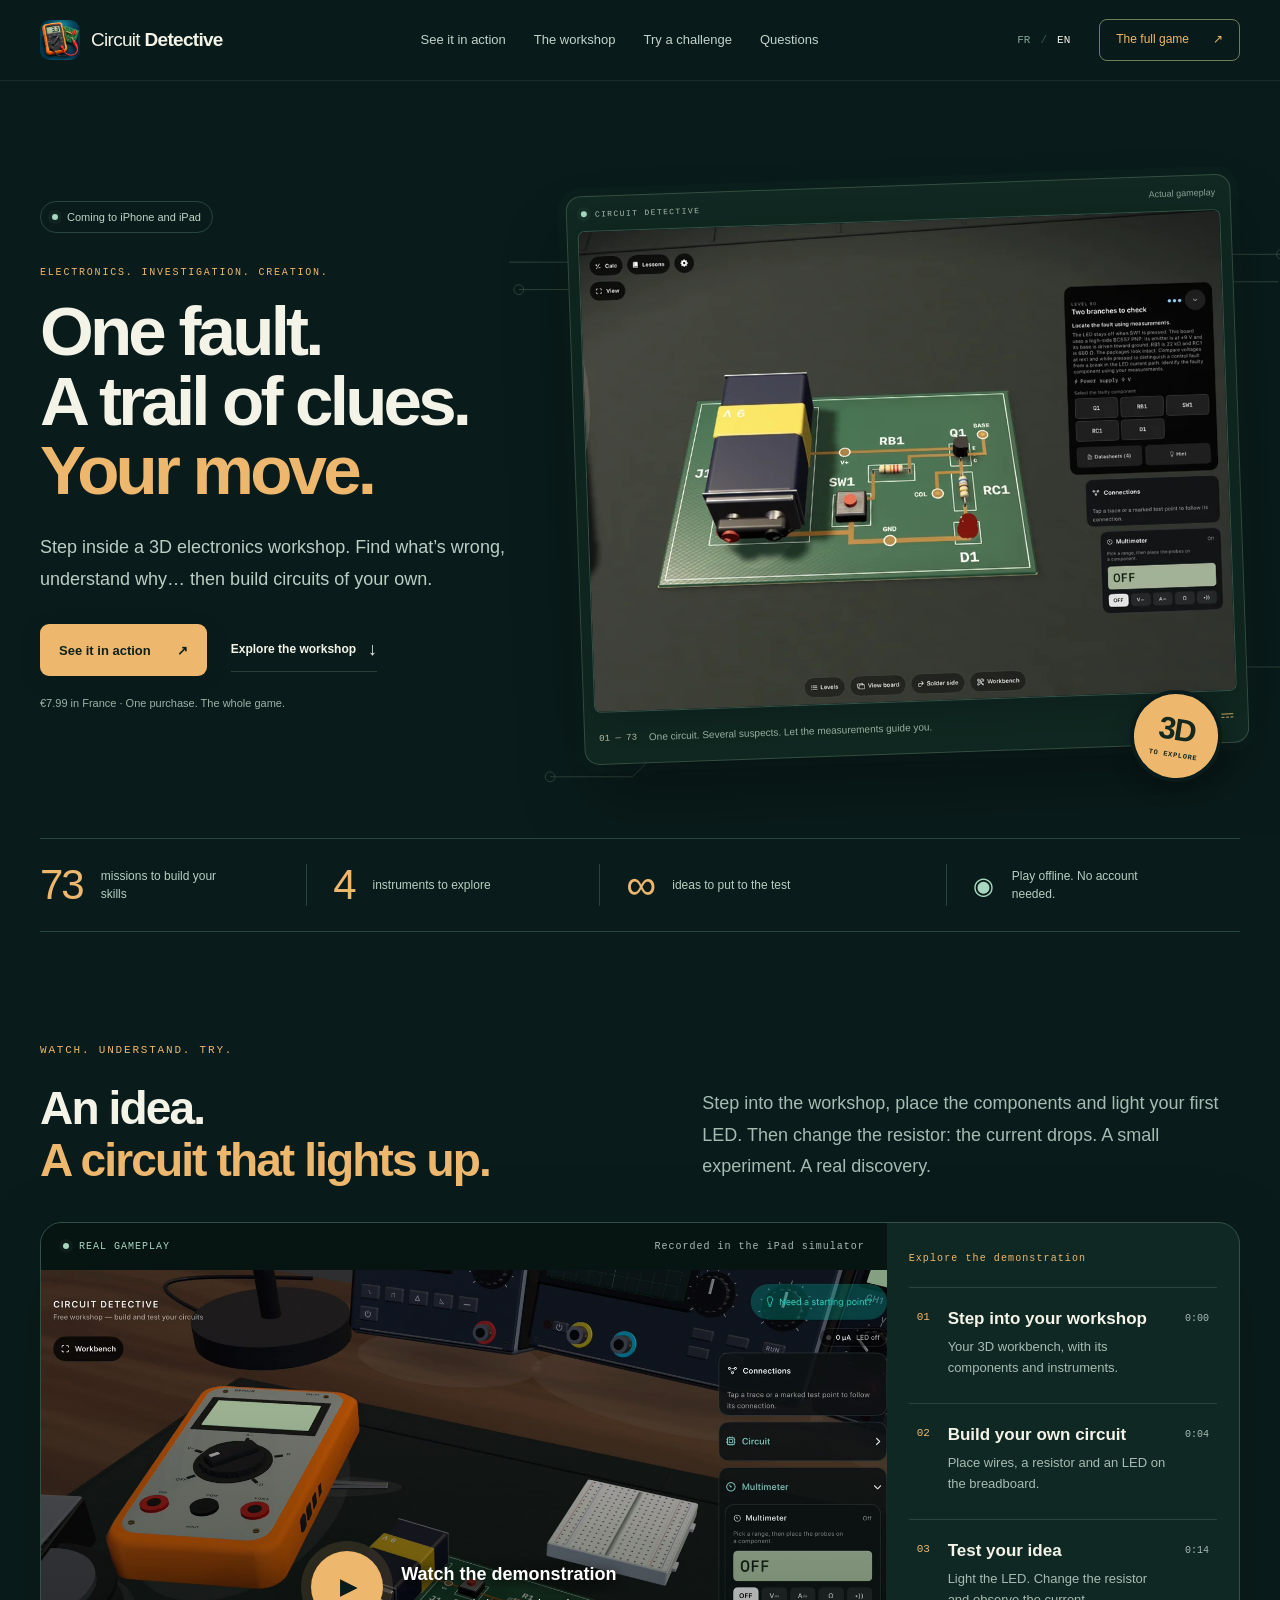
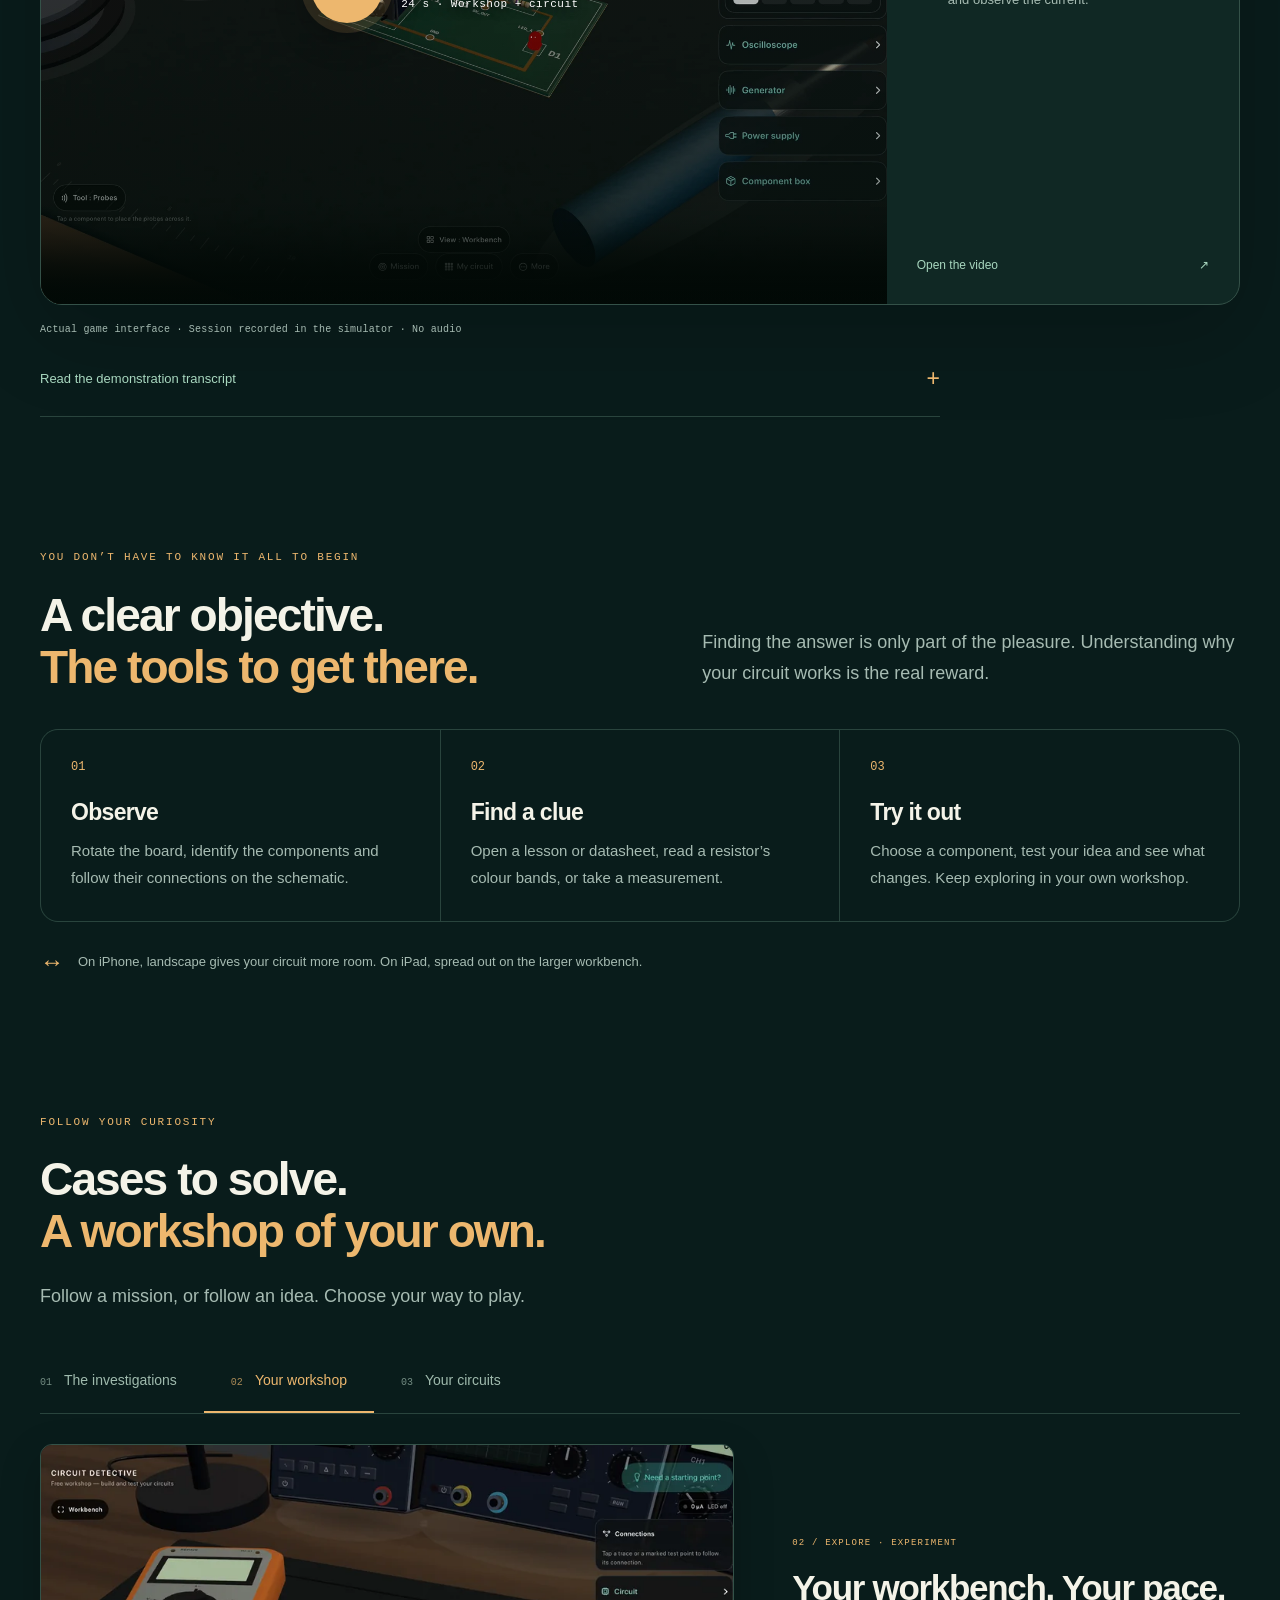
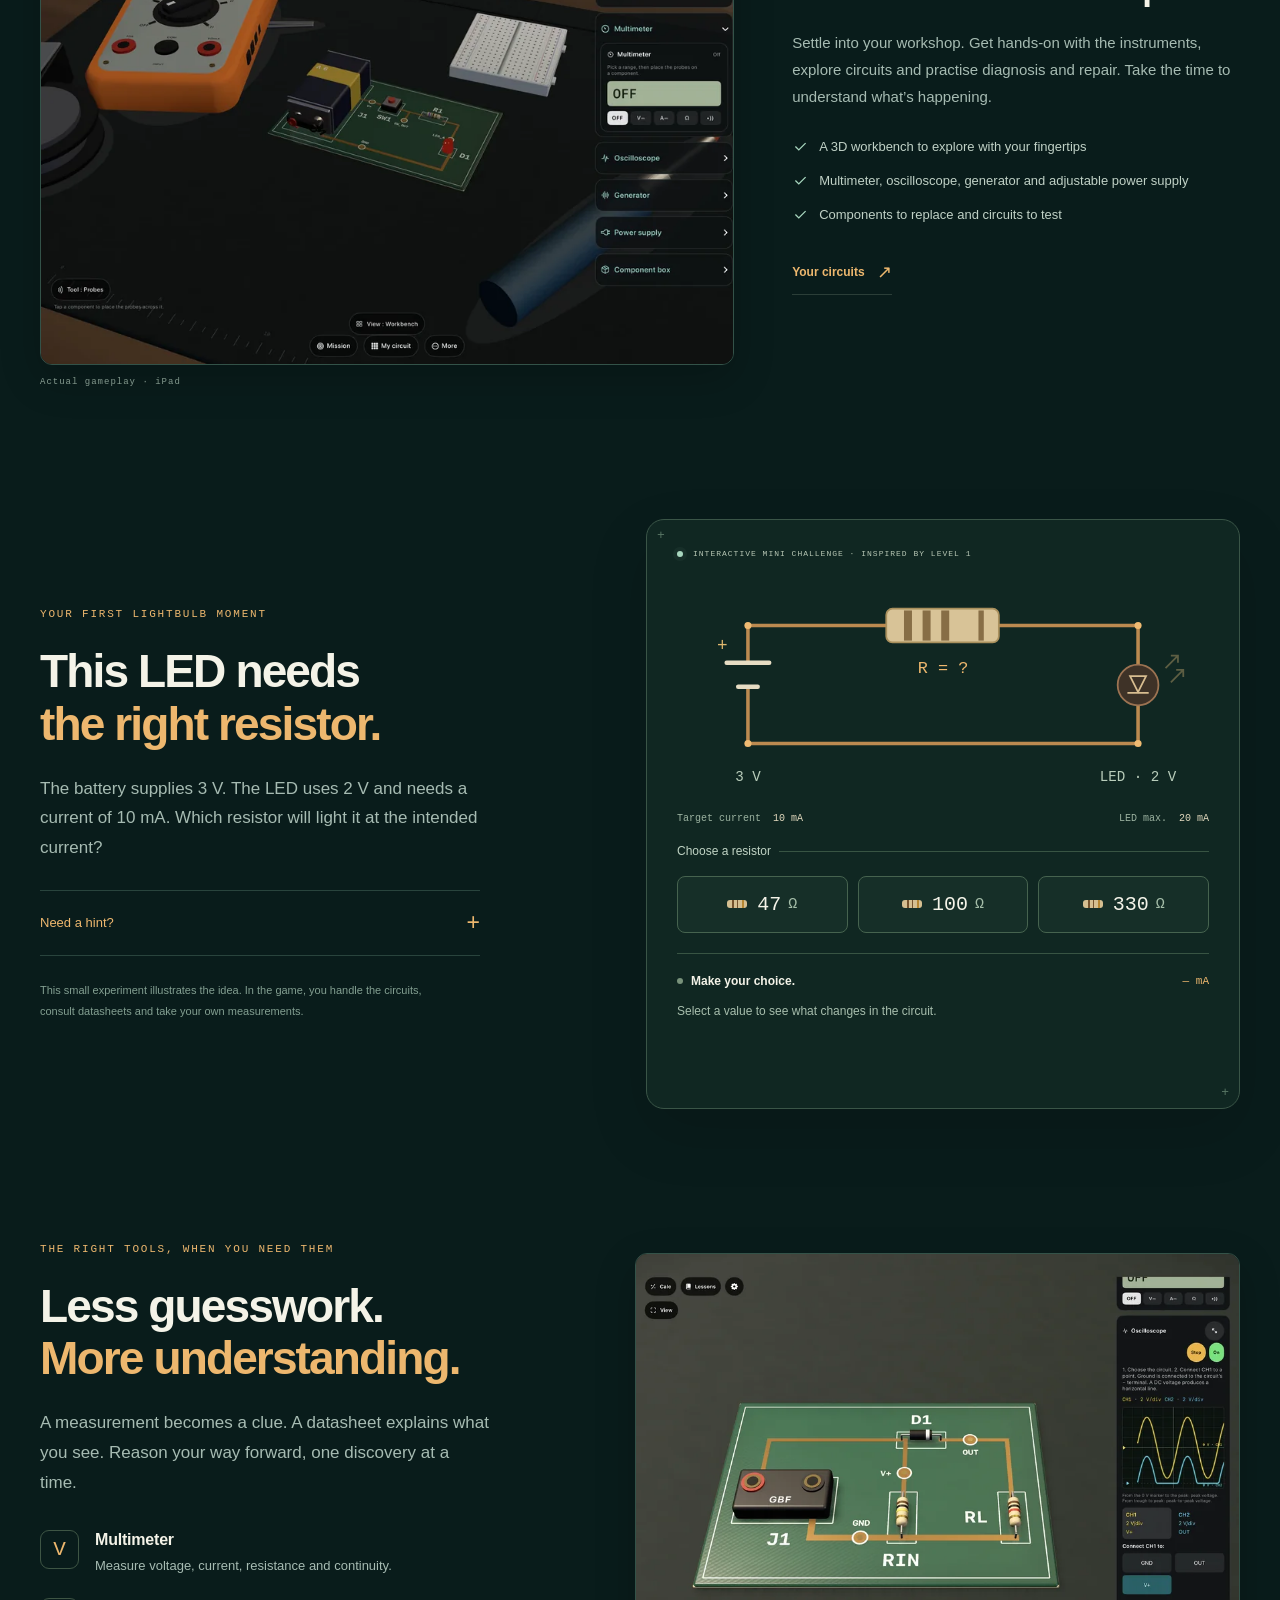
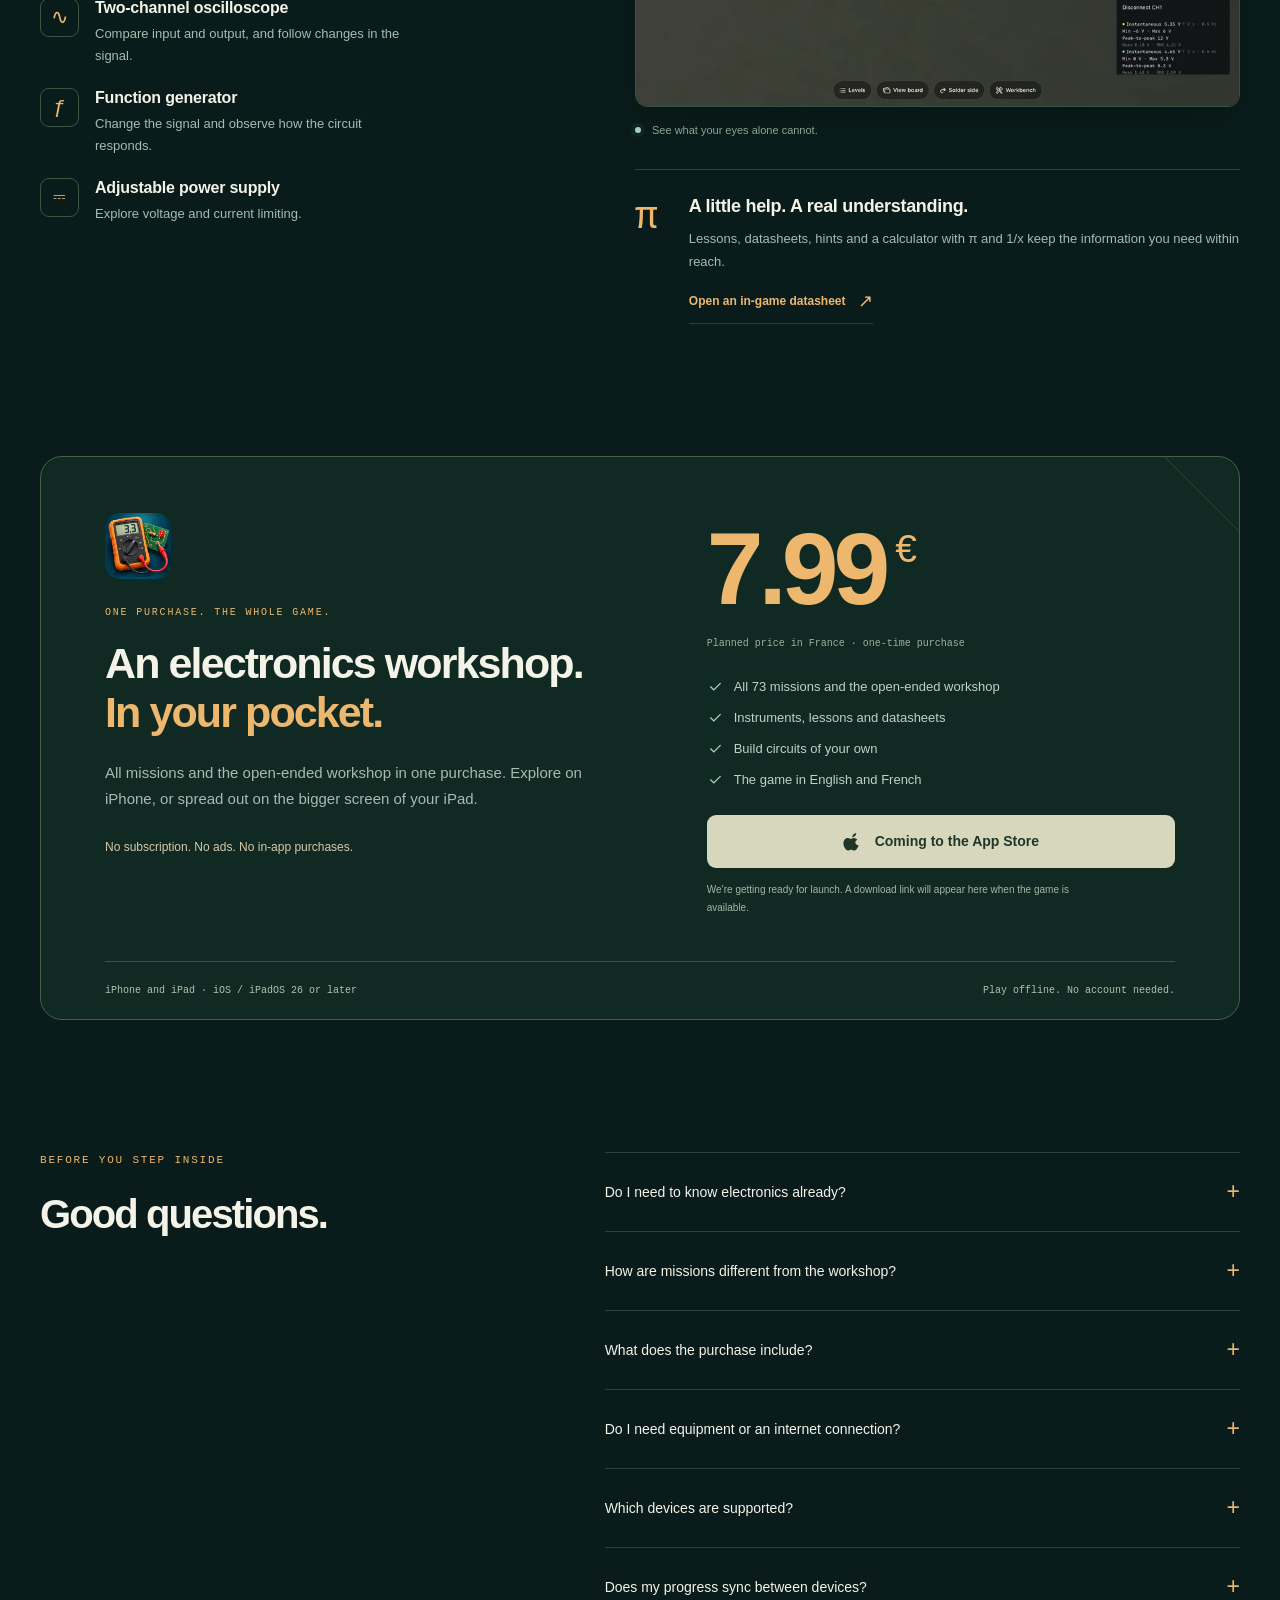
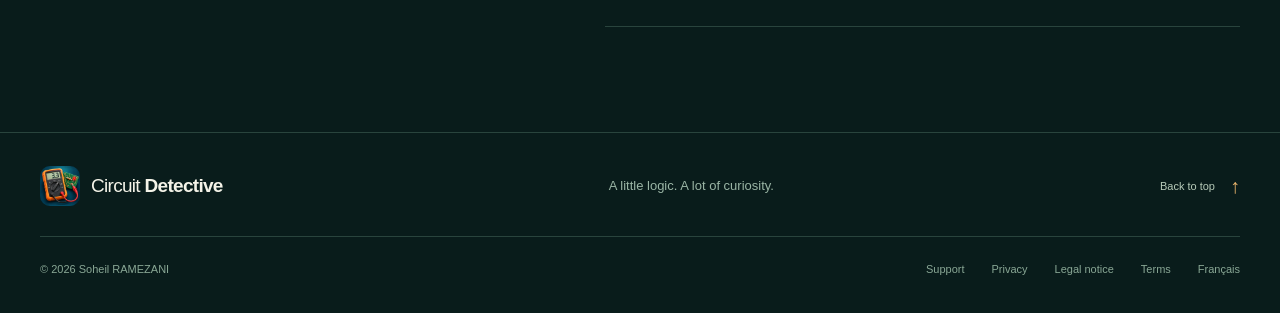
==== en/index.html @ ce056280 "Publish bilingual Circuit Detective website, gameplay videos and legal pages" ====
<!doctype html>
<html lang="en"><head><meta charset="utf-8"><meta name="viewport" content="width=device-width, initial-scale=1"><meta name="theme-color" content="#091c1b"><meta name="description" content="73 missions, a 3D workshop and circuits of your own. Discover Circuit Detective for iPhone and iPad. One purchase, no ads or subscription."><meta property="og:title" content="Circuit Detective — Find the fault. Discover electronics."><meta property="og:description" content="73 missions, a 3D workshop and circuits of your own. Discover Circuit Detective for iPhone and iPad. One purchase, no ads or subscription."><meta property="og:type" content="website"><link rel="canonical" href="https://xerxex52.github.io/Circuit-Detective/en/"><meta property="og:url" content="https://xerxex52.github.io/Circuit-Detective/en/"><meta property="og:image" content="https://xerxex52.github.io/Circuit-Detective/assets/en-gameplay-poster.webp"><meta property="og:locale" content="en_US"><title>Circuit Detective — Find the fault. Discover electronics.</title><link rel="alternate" hreflang="fr" href="../index.html"><link rel="alternate" hreflang="en" href="../en/index.html"><link rel="icon" href="../assets/favicon.png"><link rel="stylesheet" href="../style.css"><script src="../site.js" defer></script></head>
<body id="top"><noscript><style>.tab-bar,.film-chapters{display:none}.showcase-panel[hidden]{display:grid!important}.showcase-panel{margin-top:44px}.resistor-picker,.demo-feedback,.demo-reset{display:none}</style></noscript><a class="skip" href="#main">Skip to content</a>
<header class="site-header"><div class="nav-shell"><a class="brand" href="#top"><img src="../assets/icon.webp" alt="" width="40" height="40"><span>Circuit <b>Detective</b></span></a><nav id="navigation" aria-label="Main navigation"><a href="#film">See it in action</a><a href="#atelier">The workshop</a><a href="#defi">Try a challenge</a><a href="#faq">Questions</a></nav><div class="header-actions"><div class="languages" aria-label="Choose language"><a href="../index.html" lang="fr" hreflang="fr" >FR</a><span>/</span><a href="index.html" lang="en" hreflang="en" aria-current="page">EN</a></div><a class="nav-cta" href="#inclus">The full game<span aria-hidden="true">↗</span></a><button class="menu-toggle" aria-label="Open menu" aria-expanded="false" aria-controls="navigation"><span></span><span></span></button></div></div></header>
<main id="main">
<section class="hero section-shell"><div class="hero-copy"><div class="availability"><span></span>Coming to iPhone and iPad</div><p class="eyebrow">ELECTRONICS. INVESTIGATION. CREATION.</p><h1>One fault.<br>A trail of clues.<br><em>Your move.</em></h1><p class="lead">Step inside a 3D electronics workshop. Find what’s wrong, understand why… then build circuits of your own.</p><div class="hero-actions"><a class="button primary" href="#film">See it in action<span aria-hidden="true">↗</span></a><a class="text-link" href="#atelier">Explore the workshop<span aria-hidden="true">↓</span></a></div><p class="price-note">€7.99 in France · One purchase. The whole game.</p></div><div class="hero-visual"><svg class="hero-traces" viewBox="0 0 800 720" fill="none" aria-hidden="true"><path d="M0 145h104l48-48h356l40 40h240M10 173h104l48-48h338l40 40h245M42 670h84l54-54h306l58-58h245"/><circle cx="10" cy="173" r="5"/><circle cx="42" cy="670" r="5"/><circle cx="788" cy="137" r="5"/></svg><div class="device-mat"><div class="device-top"><span class="signal-dot"></span><span>CIRCUIT DETECTIVE</span><span class="real-label">Actual gameplay</span></div><button class="screenshot hero-screen" type="button" data-lightbox="../assets/en-case-1600.webp" data-caption="A diagnostic mission showing a circuit board, battery, transistor and LED." aria-label="Enlarge screenshot"><img src="../assets/en-case-1600.webp" srcset="../assets/en-case-900.webp 900w, ../assets/en-case-1600.webp 1600w" sizes="(max-width: 760px) calc(100vw - 40px), (max-width: 1100px) 85vw, 760px" width="1600" height="1200" alt="A diagnostic mission showing a circuit board, battery, transistor and LED." loading="eager" decoding="async" fetchpriority="high"><span class="zoom-mark" aria-hidden="true">↗</span></button><div class="device-bottom"><span>01 — 73</span><p>One circuit. Several suspects. Let the measurements guide you.</p><span aria-hidden="true">⎓</span></div></div><div class="hero-stamp" aria-hidden="true"><span>3D</span><small>TO EXPLORE</small></div></div></section>
<div class="section-shell"><div class="stat-strip"><div><strong>73</strong><span>missions to build your skills</span></div><div><strong>4</strong><span>instruments to explore</span></div><div><strong>∞</strong><span>ideas to put to the test</span></div><div class="stat-promise"><span class="tiny-icon" aria-hidden="true">◉</span><span>Play offline. No account needed.</span></div></div></div>
<section class="film-section section-shell section-space" id="film" aria-labelledby="film-title"><div class="film-heading"><div><p class="eyebrow">WATCH. UNDERSTAND. TRY.</p><h2 id="film-title">An idea.<br><em>A circuit that lights up.</em></h2></div><p class="section-intro">Step into the workshop, place the components and light your first LED. Then change the resistor: the current drops. A small experiment. A real discovery.</p></div><div class="film-stage"><div class="film-screen"><div class="film-topline"><span><i class="signal-dot" aria-hidden="true"></i>REAL GAMEPLAY</span><span>Recorded in the iPad simulator</span></div><div class="video-frame"><video id="gameplay" controls playsinline preload="none" poster="../assets/en-gameplay-poster.webp" width="1600" height="1200" aria-label="Watch the demonstration"><source src="../assets/en-gameplay.mp4" type="video/mp4"><track kind="captions" src="../assets/en-gameplay.vtt" srclang="en" label="English explanations" default><p><a href="../assets/en-gameplay.mp4">Open the video</a></p></video><button class="film-play" type="button" aria-label="Watch the demonstration" hidden><span class="play-disc" aria-hidden="true">▶</span><span>Watch the demonstration<small>24 s · Workshop + circuit</small></span></button></div></div><div class="film-chapters"><p class="eyebrow">Explore the demonstration</p><button class="film-chapter" data-seek="0.00" type="button"><span class="chapter-index">01</span><span><strong>Step into your workshop</strong><span>Your 3D workbench, with its components and instruments.</span></span><span class="chapter-time">0:00</span></button><button class="film-chapter" data-seek="4.30" type="button"><span class="chapter-index">02</span><span><strong>Build your own circuit</strong><span>Place wires, a resistor and an LED on the breadboard.</span></span><span class="chapter-time">0:04</span></button><button class="film-chapter" data-seek="14.18" type="button"><span class="chapter-index">03</span><span><strong>Test your idea</strong><span>Light the LED. Change the resistor and observe the current.</span></span><span class="chapter-time">0:14</span></button><a class="film-download" href="../assets/en-gameplay.mp4">Open the video<span aria-hidden="true">↗</span></a></div></div><p class="film-caption">Actual game interface · Session recorded in the simulator · No audio</p><details class="film-transcript"><summary>Read the demonstration transcript<span aria-hidden="true">+</span></summary><div><p>The open-ended workshop offers a 3D workbench with the board and instruments. You can explore it from different angles.</p><p>On the breadboard, the sequence places a wire, a 330 Ω resistor, an LED and a return wire. Switching on the 5 V supply lights the LED. Replacing the resistor with 1 kΩ reduces the current, which is reflected in the circuit diagnostics.</p></div></details></section>
<section class="first-steps section-shell section-space"><div class="film-heading"><div><p class="eyebrow">YOU DON’T HAVE TO KNOW IT ALL TO BEGIN</p><h2>A clear objective.<br><em>The tools to get there.</em></h2></div><p class="section-intro">Finding the answer is only part of the pleasure. Understanding why your circuit works is the real reward.</p></div><div class="steps-grid"><article><span class="step-number" aria-hidden="true">01</span><h3>Observe</h3><p>Rotate the board, identify the components and follow their connections on the schematic.</p></article><article><span class="step-number" aria-hidden="true">02</span><h3>Find a clue</h3><p>Open a lesson or datasheet, read a resistor’s colour bands, or take a measurement.</p></article><article><span class="step-number" aria-hidden="true">03</span><h3>Try it out</h3><p>Choose a component, test your idea and see what changes. Keep exploring in your own workshop.</p></article></div><p class="device-tip"><span aria-hidden="true">↔</span>On iPhone, landscape gives your circuit more room. On iPad, spread out on the larger workbench.</p></section>
<section class="experience section-shell section-space" id="experience"><div class="section-heading"><p class="eyebrow">FOLLOW YOUR CURIOSITY</p><h2>Cases to solve.<br><em>A workshop of your own.</em></h2><p class="section-intro">Follow a mission, or follow an idea. Choose your way to play.</p></div><div id="atelier" class="showcase"><div class="tab-bar" role="tablist" aria-label="Game modes"><button id="tab-0" role="tab" aria-selected="false" aria-controls="panel-0" tabindex="-1" data-tab="0"><span class="tab-number">01</span>The investigations</button><button id="tab-1" role="tab" aria-selected="true" aria-controls="panel-1" tabindex="0" data-tab="1"><span class="tab-number">02</span>Your workshop</button><button id="tab-2" role="tab" aria-selected="false" aria-controls="panel-2" tabindex="-1" data-tab="2"><span class="tab-number">03</span>Your circuits</button></div><div class="showcase-panel" id="panel-0" role="tabpanel" aria-labelledby="tab-0" tabindex="0" hidden><div class="panel-photo"><button class="screenshot " type="button" data-lightbox="../assets/en-case-1600.webp" data-caption="A diagnostic mission with a circuit board to investigate." aria-label="Enlarge screenshot"><img src="../assets/en-case-1600.webp" srcset="../assets/en-case-900.webp 900w, ../assets/en-case-1600.webp 1600w" sizes="(max-width: 760px) calc(100vw - 40px), (max-width: 1100px) 85vw, 760px" width="1600" height="1200" alt="A diagnostic mission with a circuit board to investigate." loading="lazy" decoding="async" ><span class="zoom-mark" aria-hidden="true">↗</span></button><span class="photo-meta">Actual gameplay · iPad</span></div><div class="panel-copy"><p class="eyebrow">01 / OBSERVE · MEASURE · DEDUCE</p><h3>The answer is in the circuit.</h3><p>An LED that won’t light. An unexpected voltage. A signal that has changed. Examine the board from every angle and use measurements to narrow down the suspects.</p><ul class="check-list"><li><svg viewBox="0 0 20 20" aria-hidden="true"><path d="m4 10 4 4 8-8"/></svg><span>72 progressive missions and an optional soldering challenge</span></li><li><svg viewBox="0 0 20 20" aria-hidden="true"><path d="m4 10 4 4 8-8"/></svg><span>From resistors and LEDs to diodes, capacitors and transistors</span></li><li><svg viewBox="0 0 20 20" aria-hidden="true"><path d="m4 10 4 4 8-8"/></svg><span>Hints when you need a nudge in the right direction</span></li></ul><button class="text-link" data-select-tab="2">Your circuits<span aria-hidden="true">↗</span></button></div></div><div class="showcase-panel" id="panel-1" role="tabpanel" aria-labelledby="tab-1" tabindex="0" ><div class="panel-photo"><button class="screenshot " type="button" data-lightbox="../assets/en-workshop-1600.webp" data-caption="3D workshop with multimeter, breadboard, circuit, oscilloscope and soldering iron." aria-label="Enlarge screenshot"><img src="../assets/en-workshop-1600.webp" srcset="../assets/en-workshop-900.webp 900w, ../assets/en-workshop-1600.webp 1600w" sizes="(max-width: 760px) calc(100vw - 40px), (max-width: 1100px) 85vw, 760px" width="1600" height="1200" alt="3D workshop with multimeter, breadboard, circuit, oscilloscope and soldering iron." loading="lazy" decoding="async" ><span class="zoom-mark" aria-hidden="true">↗</span></button><span class="photo-meta">Actual gameplay · iPad</span></div><div class="panel-copy"><p class="eyebrow">02 / EXPLORE · EXPERIMENT</p><h3>Your workbench. Your pace.</h3><p>Settle into your workshop. Get hands-on with the instruments, explore circuits and practise diagnosis and repair. Take the time to understand what’s happening.</p><ul class="check-list"><li><svg viewBox="0 0 20 20" aria-hidden="true"><path d="m4 10 4 4 8-8"/></svg><span>A 3D workbench to explore with your fingertips</span></li><li><svg viewBox="0 0 20 20" aria-hidden="true"><path d="m4 10 4 4 8-8"/></svg><span>Multimeter, oscilloscope, generator and adjustable power supply</span></li><li><svg viewBox="0 0 20 20" aria-hidden="true"><path d="m4 10 4 4 8-8"/></svg><span>Components to replace and circuits to test</span></li></ul><button class="text-link" data-select-tab="2">Your circuits<span aria-hidden="true">↗</span></button></div></div><div class="showcase-panel" id="panel-2" role="tabpanel" aria-labelledby="tab-2" tabindex="0" hidden><div class="panel-photo"><button class="screenshot " type="button" data-lightbox="../assets/en-breadboard-1600.webp" data-caption="Virtual breadboard with two branches, two resistors and two glowing LEDs." aria-label="Enlarge screenshot"><img src="../assets/en-breadboard-1600.webp" srcset="../assets/en-breadboard-900.webp 900w, ../assets/en-breadboard-1600.webp 1600w" sizes="(max-width: 760px) calc(100vw - 40px), (max-width: 1100px) 85vw, 760px" width="1600" height="1200" alt="Virtual breadboard with two branches, two resistors and two glowing LEDs." loading="lazy" decoding="async" ><span class="zoom-mark" aria-hidden="true">↗</span></button><span class="photo-meta">Actual gameplay · iPad</span></div><div class="panel-copy"><p class="eyebrow">03 / IMAGINE · BUILD · TEST</p><h3>What if you built it yourself?</h3><p>Place components on the breadboard, connect the wires and switch on the power. Change your circuit and watch how its behaviour changes.</p><ul class="check-list"><li><svg viewBox="0 0 20 20" aria-hidden="true"><path d="m4 10 4 4 8-8"/></svg><span>Editable examples to get you started</span></li><li><svg viewBox="0 0 20 20" aria-hidden="true"><path d="m4 10 4 4 8-8"/></svg><span>Wires, resistors, LEDs, diodes, capacitors and switches</span></li><li><svg viewBox="0 0 20 20" aria-hidden="true"><path d="m4 10 4 4 8-8"/></svg><span>Your circuits saved on your device</span></li></ul><a class="text-link" href="#atelier">Explore the workshop<span aria-hidden="true">↓</span></a></div></div></div></section>
<section class="demo-section section-shell section-space" id="defi"><div class="demo-copy"><p class="eyebrow">YOUR FIRST LIGHTBULB MOMENT</p><h2>This LED needs<br><em>the right resistor.</em></h2><p class="section-intro">The battery supplies 3 V. The LED uses 2 V and needs a current of 10 mA. Which resistor will light it at the intended current?</p><details class="hint"><summary>Need a hint?<span aria-hidden="true">+</span></summary><p>There is 1 V across the resistor: 3 V − 2 V. Ohm’s law gives R = V ÷ I. Remember to convert 10 mA to 0.01 A.</p></details><p class="demo-note">This small experiment illustrates the idea. In the game, you handle the circuits, consult datasheets and take your own measurements.</p></div><div class="demo-card"><noscript><p>Enable JavaScript to try this interactive mini challenge.</p></noscript><div class="demo-card-top"><span class="signal-dot"></span>INTERACTIVE MINI CHALLENGE · INSPIRED BY LEVEL 1</div><svg id="demo-circuit" viewBox="0 0 600 255" role="img" aria-labelledby="circuit-title circuit-description"><title id="circuit-title">Series circuit: battery, resistor and LED</title><desc id="circuit-description">3 V battery, 2 V LED, target current 10 mA. Choose a resistor using the buttons below.</desc><path class="copper" d="M80 99V57h156m127 0h157v133H80v-64"/><path class="battery-plate" d="M56 99h48m-35 27h22"/><text x="80" y="232" text-anchor="middle">3 V</text><text class="symbol-label" x="45" y="86">+</text><rect class="resistor-body" x="236" y="38" width="127" height="38" rx="7"/><rect class="resistor-band" x="256" y="40" width="9" height="34"/><rect class="resistor-band" x="277" y="40" width="9" height="34"/><rect class="resistor-band" x="298" y="40" width="9" height="34"/><rect class="resistor-band" x="340" y="40" width="6" height="34"/><text id="resistor-value" x="300" y="111" text-anchor="middle">R = ?</text><circle id="led-halo" cx="520" cy="124" r="45"/><circle id="demo-led" cx="520" cy="124" r="23"/><path class="led-mark" transform="rotate(90 520 124)" d="m510 115 18 9-18 9zM529 112v24"/><path class="light-arrow" d="m551 105 14-14m-8 0h8v8m-8 22 14-14m-8 0h8v8"/><text x="520" y="232" text-anchor="middle">LED · 2 V</text><circle class="junction" cx="80" cy="57" r="4"/><circle class="junction" cx="80" cy="190" r="4"/><circle class="junction" cx="520" cy="57" r="4"/><circle class="junction" cx="520" cy="190" r="4"/></svg><div class="demo-specs"><span>Target current <b>10 mA</b></span><span>LED max. <b>20 mA</b></span></div><fieldset class="resistor-picker"><legend>Choose a resistor</legend><div><button type="button" class="resistor-option" data-resistor="47" aria-pressed="false"><span class="mini-resistor" aria-hidden="true"></span>47 <span>Ω</span></button><button type="button" class="resistor-option" data-resistor="100" aria-pressed="false"><span class="mini-resistor" aria-hidden="true"></span>100 <span>Ω</span></button><button type="button" class="resistor-option" data-resistor="330" aria-pressed="false"><span class="mini-resistor" aria-hidden="true"></span>330 <span>Ω</span></button></div></fieldset><div class="demo-feedback" aria-live="polite" aria-atomic="true"><div class="feedback-heading"><span class="feedback-dot"></span><strong id="feedback-title">Make your choice.</strong><output id="current-output">— mA</output></div><p id="feedback-text">Select a value to see what changes in the circuit.</p><p id="demo-formula" hidden></p></div><button class="demo-reset text-link" type="button" hidden>Try again<span aria-hidden="true">↻</span></button></div></section>
<section class="tools-section section-shell section-space" id="outils"><div class="tools-copy"><p class="eyebrow">THE RIGHT TOOLS, WHEN YOU NEED THEM</p><h2>Less guesswork.<br><em>More understanding.</em></h2><p class="section-intro">A measurement becomes a clue. A datasheet explains what you see. Reason your way forward, one discovery at a time.</p><div class="tool-list"><div><span class="tool-symbol" aria-hidden="true">V</span><div><h3>Multimeter</h3><p>Measure voltage, current, resistance and continuity.</p></div></div><div><span class="tool-symbol" aria-hidden="true">∿</span><div><h3>Two-channel oscilloscope</h3><p>Compare input and output, and follow changes in the signal.</p></div></div><div><span class="tool-symbol" aria-hidden="true">ƒ</span><div><h3>Function generator</h3><p>Change the signal and observe how the circuit responds.</p></div></div><div><span class="tool-symbol" aria-hidden="true">⎓</span><div><h3>Adjustable power supply</h3><p>Explore voltage and current limiting.</p></div></div></div></div><div class="tools-visual"><button class="screenshot " type="button" data-lightbox="../assets/en-scope-1600.webp" data-caption="In-game oscilloscope showing the input and output signals of a rectifier." aria-label="Enlarge screenshot"><img src="../assets/en-scope-1600.webp" srcset="../assets/en-scope-900.webp 900w, ../assets/en-scope-1600.webp 1600w" sizes="(max-width: 760px) calc(100vw - 40px), (max-width: 1100px) 85vw, 760px" width="1600" height="1200" alt="In-game oscilloscope showing the input and output signals of a rectifier." loading="lazy" decoding="async" ><span class="zoom-mark" aria-hidden="true">↗</span></button><p class="image-caption"><span class="signal-dot"></span>See what your eyes alone cannot.</p><div class="learning-card"><span class="book-icon" aria-hidden="true">π</span><div><h3>A little help. A real understanding.</h3><p>Lessons, datasheets, hints and a calculator with π and 1/x keep the information you need within reach.</p><button class="text-link" type="button" data-lightbox="../assets/en-learn-1600.webp" data-caption="In-game LED datasheet showing forward voltage and rated current.">Open an in-game datasheet<span aria-hidden="true">↗</span></button></div></div></div></section>
<section class="purchase-section section-shell section-space" id="inclus"><div class="purchase-inner"><div class="purchase-copy"><img src="../assets/icon.webp" width="66" height="66" alt="" loading="lazy"><p class="eyebrow">ONE PURCHASE. THE WHOLE GAME.</p><h2>An electronics workshop.<br><em>In your pocket.</em></h2><p class="section-intro">All missions and the open-ended workshop in one purchase. Explore on iPhone, or spread out on the bigger screen of your iPad.</p><p class="purchase-promise">No subscription. No ads. No in-app purchases.</p></div><div class="purchase-offer"><div class="price"><span>7.99</span><sup>€</sup></div><p class="price-detail">Planned price in France · one-time purchase</p><ul class="check-list"><li><svg viewBox="0 0 20 20" aria-hidden="true"><path d="m4 10 4 4 8-8"/></svg><span>All 73 missions and the open-ended workshop</span></li><li><svg viewBox="0 0 20 20" aria-hidden="true"><path d="m4 10 4 4 8-8"/></svg><span>Instruments, lessons and datasheets</span></li><li><svg viewBox="0 0 20 20" aria-hidden="true"><path d="m4 10 4 4 8-8"/></svg><span>Build circuits of your own</span></li><li><svg viewBox="0 0 20 20" aria-hidden="true"><path d="m4 10 4 4 8-8"/></svg><span>The game in English and French</span></li></ul><div class="store-status"><svg viewBox="0 0 24 24" aria-hidden="true"><path d="M15.4 4.7c.9-1 1.4-2.1 1.3-3.5-1.3.1-2.7.9-3.6 1.9-.8.8-1.5 2.1-1.4 3.4 1.5.1 2.8-.7 3.7-1.8ZM19.8 17.1c-.5 1.1-.7 1.7-1.4 2.8-1 1.6-2.5 3.6-4.2 3.6-1.5 0-1.9-1-4-1-2 0-2.4 1-3.9 1C4.6 23.5 3.2 21.7 2.2 20 .5 17.5 0 14.2 1.1 11.3 2 9 3.8 7.6 5.7 7.6c1.7 0 2.7 1 4.1 1 1.3 0 2.1-1 4-1 1.6 0 3.2.9 4.2 2.2-3.7 2-3.1 6.1 1.8 7.3Z"/></svg><span>Coming to the App Store</span></div><p class="release-note">We’re getting ready for launch. A download link will appear here when the game is available.</p></div><div class="compatibility"><span>iPhone and iPad · iOS / iPadOS 26 or later</span><span>Play offline. No account needed.</span></div></div></section>
<section class="faq-section section-shell section-space" id="faq"><div><p class="eyebrow">BEFORE YOU STEP INSIDE</p><h2>Good questions.</h2></div><div class="faq-list"><details><summary>Do I need to know electronics already?<span aria-hidden="true">+</span></summary><p>You start with resistors, LEDs and your first measurements. Lessons, datasheets and hints help along the way. Later missions gradually require more reasoning and calculation.</p></details><details><summary>How are missions different from the workshop?<span aria-hidden="true">+</span></summary><p>Missions give you a specific objective and unlock as you progress. Your workshop lets you explore the tools, practise and build your own circuits on a virtual breadboard.</p></details><details><summary>What does the purchase include?<span aria-hidden="true">+</span></summary><p>The full game: all 73 missions, the workshop, instruments, lessons, datasheets and calculator. No in-app purchase or subscription is required to unlock these features. €7.99 is the planned price in France; the App Store will show the price in your region.</p></details><details><summary>Do I need equipment or an internet connection?<span aria-hidden="true">+</span></summary><p>No physical electronics equipment is needed. After downloading, the game works offline without an account. It is an educational simulation: components and measurements are modelled for learning.</p></details><details><summary>Which devices are supported?<span aria-hidden="true">+</span></summary><p>Circuit Detective is designed for iPhone and iPad running iOS 26 or iPadOS 26 or later. The game is available in English and French.</p></details><details><summary>Does my progress sync between devices?<span aria-hidden="true">+</span></summary><p>Progress, settings and circuits are stored locally. Progress does not sync between devices. If you run into a problem, contact support before deleting the app.</p></details></div></section>
</main><footer class="section-shell"><div class="footer-top"><a class="brand" href="#top"><img src="../assets/icon.webp" width="40" height="40" alt=""><span>Circuit <b>Detective</b></span></a><p>A little logic. A lot of curiosity.</p><a class="back-top" href="#top">Back to top<span aria-hidden="true">↑</span></a></div><div class="footer-bottom"><span>© 2026 Soheil RAMEZANI</span><div><a href="support.html">Support</a><a href="privacy.html">Privacy</a><a href="legal.html">Legal notice</a><a href="terms.html">Terms</a><a href="../index.html" lang="fr">Français</a></div></div><details class="legal" id="support"><summary>Support<span aria-hidden="true">+</span></summary><div><p>A question or a problem? Include your device, system version, game version and mission number. Screenshots can help; avoid including personal information.</p><a href="mailto:sramezani52@gmail.com?subject=Circuit%20Detective">sramezani52@gmail.com</a><p>Progress is saved locally. Contact support before deleting the app so you do not lose your data.</p></div></details><details class="legal" id="privacy"><summary>Privacy<span aria-hidden="true">+</span></summary><div><p class="eyebrow">Updated 20 September 2026</p><h2>Privacy policy</h2><p>Developer: Soheil RAMEZANI.</p><p>Circuit Detective does not collect or transmit personal data. The game works offline, without an account, ads, advertising tracking or third-party analytics.</p><p>Your progress, settings and circuits are stored on your device. They are not sent to the developer. They may be included in device backups managed by Apple, depending on your settings.</p><p>Deleting the app removes its local data. A device backup may retain a copy. Circuit Detective does not sync progress between devices.</p><p>Apple handles payment, downloads and, depending on your choices, system and TestFlight diagnostics under its own privacy policies.</p><p>If you contact support by email, your address and the information you send are used only to handle your request. They are not sold or used for advertising.</p><p>Privacy questions: <a href="mailto:sramezani52@gmail.com">sramezani52@gmail.com</a>.</p><p>This website is hosted on GitHub Pages. GitHub may process connection data under its own privacy statement. This website adds no audience analytics or advertising trackers. <a href="https://docs.github.com/en/site-policy/privacy-policies/github-general-privacy-statement">GitHub Privacy Statement</a>.</p></div></details></footer>
<dialog id="lightbox" aria-label="Enlarged gameplay screenshot"><button class="lightbox-close" aria-label="Close" autofocus>×</button><figure><img alt=""><figcaption></figcaption></figure></dialog>
<script id="video-captions" type="application/json">"WEBVTT\n\n1\n00:00:00.200 --> 00:00:04.200 line:8%\nYour 3D workbench.\nA place to explore and experiment.\n\n2\n00:00:04.500 --> 00:00:14.083 line:8%\nLet’s build a circuit: a wire,\na resistor, an LED and a return wire.\n\n3\n00:00:14.383 --> 00:00:18.105 line:8%\nPower on: the LED lights up.\nThe current is about 9 mA.\n\n4\n00:00:18.405 --> 00:00:22.114 line:8%\nChange 330 Ω to 1 kΩ.\nThe current drops to about 3 mA.\n\n5\n00:00:22.414 --> 00:00:24.000 line:8%\nAn idea, a circuit, another experiment.\nYour turn.\n\n"</script>
<script id="page-copy" type="application/json">{"lang":"en","feedback":{"low":["Too much current.","With 47 Ω, the current reaches about 21.3 mA. The LED in this example has a maximum current of 20 mA. Try a larger resistor."],"right":["That’s the right resistor!","With 100 Ω, the current is 10 mA: exactly what we need. You’ve just applied Ohm’s law."],"high":["It lights, but more dimly.","With 330 Ω, the current is about 3 mA. The LED is protected, but below the 10 mA target. Try a smaller value."]},"initialTitle":"Make your choice.","initialText":"Select a value to see what changes in the circuit."}</script>
</body></html>
---- style.css ----
:root{color-scheme:dark;--bg:#091c1b;--panel:#102824;--paper:#f4f3e8;--muted:#a6bbb2;--copper:#edb76e;--mint:#a8d7bf;--line:#29443d;--radius:18px;--font:'Avenir Next',Avenir,-apple-system,BlinkMacSystemFont,'Segoe UI',sans-serif;--mono:'SFMono-Regular',Consolas,'Liberation Mono',monospace}
*{box-sizing:border-box}html{scroll-behavior:smooth;scroll-padding-top:104px}body{margin:0;background:var(--bg);color:var(--paper);font:16px/1.65 var(--font);-webkit-font-smoothing:antialiased}body:has(dialog[open]){overflow:hidden}button,a{-webkit-tap-highlight-color:transparent}button{font:inherit;cursor:pointer}button,fieldset{border:0}button{color:inherit}a{color:inherit;text-decoration:none}a,button,summary{touch-action:manipulation}a:focus-visible,button:focus-visible,summary:focus-visible,[tabindex]:focus-visible{outline:3px solid var(--copper);outline-offset:5px}button:disabled{cursor:default}img{display:block;max-width:100%;height:auto}svg{display:block}p,h1,h2,h3{margin-top:0}p:last-child{margin-bottom:0}em{font-style:normal;color:var(--copper)}[hidden]{display:none!important}.section-shell{width:min(100%,1352px);padding-left:40px;padding-right:40px;margin-inline:auto}.section-space{padding-top:110px;padding-bottom:22px}.eyebrow{font:500 11px/1.6 var(--mono);letter-spacing:1.8px;color:var(--copper);margin-bottom:22px}.section-intro{font-size:18px;line-height:1.75;color:var(--muted);max-width:640px;margin-bottom:0}h2{font-size:clamp(34px,3.6vw,50px);line-height:1.13;font-weight:650;letter-spacing:-1.9px;margin-bottom:24px}h3{line-height:1.2;font-weight:600;letter-spacing:-.7px}.skip{position:fixed;top:12px;left:20px;transform:translateY(-160%);background:var(--copper);color:var(--bg);padding:12px 18px;z-index:100;border-radius:8px}.skip:focus{transform:none}
.site-header{position:sticky;top:0;z-index:20;background:#091c1bee;backdrop-filter:blur(18px);border-bottom:1px solid #27403988}.nav-shell{max-width:1432px;padding:19px 40px;margin:auto;display:flex;gap:38px;align-items:center;justify-content:space-between}.brand{display:inline-flex;gap:11px;align-items:center;white-space:nowrap;font-size:19px;font-weight:500;letter-spacing:-.7px;line-height:1.15}.brand b{font-weight:650}.brand img{border-radius:10px}.site-header nav{display:flex;align-items:center;gap:28px}.site-header nav a{font-size:13px;color:#c4d3ca;transition:color .2s}.site-header nav a:hover,.text-link:hover{color:var(--copper)}.header-actions{display:flex;gap:28px;align-items:center}.languages{display:flex;align-items:center;gap:9px;font:500 11px var(--mono)}.languages a{padding:12px 1px;color:#89a59a}.languages a[aria-current]{color:var(--paper)}.languages span{color:#39584c}.nav-cta{display:flex;gap:24px;align-items:center;padding:10px 16px;border:1px solid #6e7e5b;border-radius:8px;font-size:12px;color:var(--copper)}.nav-cta:hover{background:#eeb87014}.menu-toggle{display:none;width:42px;height:42px;align-items:center;justify-content:center;flex-direction:column;gap:6px;background:transparent;border:1px solid var(--line);border-radius:8px}.menu-toggle span{width:16px;height:1px;background:var(--paper)}
.hero{display:grid;grid-template-columns:.86fr 1.14fr;gap:34px;align-items:center;padding-top:70px;padding-bottom:76px;min-height:690px;overflow:hidden}.availability{display:inline-flex;align-items:center;gap:9px;border:1px solid var(--line);border-radius:100px;padding:6px 11px;font-size:11px;color:#c0d4c6;margin-bottom:32px}.availability span,.signal-dot{width:6px;height:6px;background:var(--mint);border-radius:50%;display:inline-block;flex-shrink:0;box-shadow:0 0 0 4px #a8d7bf0c}.hero .eyebrow{font-size:10px;margin-bottom:16px}.hero h1{font-size:clamp(46px,5.4vw,76px);font-weight:650;letter-spacing:-3.8px;line-height:1.01;margin-bottom:26px}.lead{font-size:18px;line-height:1.75;color:#bccdc4;max-width:465px;margin-bottom:29px}.hero-actions{display:flex;flex-wrap:wrap;align-items:center;gap:16px 24px}.button{display:inline-flex;align-items:center;justify-content:center;gap:26px;border-radius:9px;min-height:52px;padding:13px 19px;font-size:13px;font-weight:600;transition:background .2s,transform .2s}.button.primary{background:var(--copper);color:#10211b;box-shadow:0 5px 22px #0002}.button.primary:hover{background:#f5c98b;transform:translateY(-2px)}.text-link{display:inline-flex;align-items:center;gap:12px;font-size:12px;font-weight:600;background:transparent;padding:6px 0;border-bottom:1px solid #70827355;transition:color .2s;min-height:36px}.text-link span{font-size:18px;font-weight:400}.price-note{font-size:11px;color:#9cb2a5;margin:18px 0 0}.hero-visual{position:relative;margin-top:26px;min-width:0;padding-top:8px;padding-bottom:8px}.hero-traces{position:absolute;width:118%;height:125%;left:-10%;top:-12%;z-index:-1;stroke:#668268;stroke-width:1;opacity:.4}.device-mat{border:1px solid #55715f88;border-radius:15px;padding:10px;background:#102821;box-shadow:0 42px 66px #0004,0 0 0 8px #26493914;transform:rotate(-2deg);transition:transform .4s}.device-mat:hover{transform:rotate(0)}.device-top{padding:2px 4px 12px;display:flex;gap:8px;align-items:center;font:500 8px var(--mono);letter-spacing:1.4px;color:#a8bdae}.real-label{margin-left:auto;color:#88a397;letter-spacing:0;font-family:var(--font);font-size:9px}.screenshot{display:block;position:relative;width:100%;padding:0;background:#0b1515;border:1px solid #335248;border-radius:12px;overflow:hidden;box-shadow:0 14px 42px #0003;cursor:zoom-in}.screenshot img{width:100%;aspect-ratio:4/3;object-fit:contain}.hero-screen{border-radius:7px}.zoom-mark{position:absolute;right:12px;bottom:12px;display:grid;place-items:center;width:30px;height:30px;border-radius:50%;background:#0c1c18e8;border:1px solid #7d9e8655;color:#e3dab8;font-size:16px;opacity:0;transform:translateY(4px);transition:opacity .2s,transform .2s}.screenshot:hover .zoom-mark,.screenshot:focus-visible .zoom-mark{opacity:1;transform:none}.device-bottom{display:flex;gap:12px;align-items:center;padding:13px 4px 3px;font:500 9px var(--mono);color:#bfc6ad}.device-bottom p{font:400 10px/1.4 var(--font);margin:0;flex:1;color:#9eb9a9}.device-bottom>span:last-child{font-size:22px;color:var(--copper)}.hero-stamp{position:absolute;right:18px;bottom:-20px;width:92px;height:92px;border-radius:50%;display:flex;flex-direction:column;align-items:center;justify-content:center;background:var(--copper);color:#14281e;box-shadow:0 9px 20px #0003;transform:rotate(9deg);border:4px solid var(--bg)}.hero-stamp>span{font-size:31px;line-height:1.1;font-weight:700;letter-spacing:-1.6px}.hero-stamp small{font:600 7px var(--mono);letter-spacing:.7px;margin-top:4px}
.stat-strip{display:grid;grid-template-columns:1fr 1fr 1.2fr 1fr;border-block:1px solid var(--line);padding:25px 0;gap:26px}.stat-strip>div{display:flex;gap:18px;align-items:center;padding-right:22px;border-right:1px solid var(--line)}.stat-strip>div:last-child{border:0;padding:0}.stat-strip strong{font-size:42px;line-height:1;letter-spacing:-2px;font-weight:500;color:var(--copper)}.stat-strip span{max-width:135px;font-size:12px;line-height:1.55;color:#b8cec0}.stat-strip .tiny-icon{font-size:24px;color:var(--mint)}.stat-promise span:last-child{max-width:150px}
.section-heading{max-width:790px;margin-bottom:38px}.section-heading .section-intro{max-width:660px}.showcase{scroll-margin-top:105px}.tab-bar{display:flex;gap:0;border-bottom:1px solid var(--line);margin-bottom:30px}.tab-bar button{position:relative;min-height:62px;padding:14px 27px;background:transparent;color:#9fbaad;font-size:14px;font-weight:500;border-bottom:2px solid transparent;transition:background .2s,color .2s}.tab-bar button:first-child{padding-left:0}.tab-bar button:hover{color:var(--paper)}.tab-bar button[aria-selected=true]{border-bottom-color:var(--copper);color:var(--copper)}.tab-number{font:400 10px var(--mono);margin-right:12px;opacity:.7}.showcase-panel{display:grid;grid-template-columns:1.55fr 1fr;gap:58px;align-items:center;outline-offset:10px!important}.panel-photo{min-width:0}.photo-meta{font:500 9px var(--mono);letter-spacing:1px;color:#90a79b;display:block;margin-top:12px}.panel-copy .eyebrow{font-size:9px;letter-spacing:1.2px;margin-bottom:16px}.panel-copy h3{font-size:35px;letter-spacing:-1.3px;margin-bottom:20px}.panel-copy>p:not(.eyebrow){font-size:15px;line-height:1.8;color:var(--muted)}.check-list{list-style:none;margin:26px 0;padding:0}.check-list li{display:flex;align-items:flex-start;gap:10px;font-size:13px;line-height:1.7;color:#c0d1c6;margin-bottom:12px}.check-list svg{height:17px;width:17px;flex-shrink:0;fill:none;stroke:var(--mint);stroke-width:1.5;margin-top:2px}.panel-copy .text-link{color:var(--copper)}
.demo-section{display:grid;grid-template-columns:.92fr 1.08fr;align-items:center;gap:100px}.demo-copy h2{font-size:clamp(34px,3.6vw,49px)}.demo-copy .section-intro{font-size:17px;max-width:440px}.hint{margin-top:27px;border-block:1px solid var(--line);max-width:440px}.hint summary{color:var(--copper);font-size:13px;padding:13px 0}.hint p{font-size:13px;color:#b5cabf;line-height:1.8;margin-bottom:18px}.demo-note{font-size:11px;line-height:1.9;max-width:410px;color:#839f91;margin-top:24px}.demo-card{background:#102722;border:1px solid #3a5547;border-radius:var(--radius);padding:28px 30px;box-shadow:0 24px 60px #0002;position:relative}.demo-card:before,.demo-card:after{content:'+';position:absolute;font:300 13px var(--mono);color:#587664}.demo-card:before{top:8px;left:10px}.demo-card:after{bottom:8px;right:10px}.demo-card-top{font:500 8px/1.6 var(--mono);letter-spacing:1px;color:#b6c6b4;display:flex;gap:10px;align-items:center}.demo-card svg{width:100%;margin-top:14px}.copper{fill:none;stroke:#bc8a50;stroke-width:4;stroke-linecap:round;stroke-linejoin:round}.battery-plate{stroke:#e6dcc3;stroke-width:5;stroke-linecap:round}.demo-card svg text{font:500 16px var(--mono);fill:#b9cdbb}.demo-card svg .symbol-label{fill:#dfb76e;font-size:20px}.resistor-body{fill:#d8c397;stroke:#a9905d;stroke-width:2}.resistor-band{fill:#876e46;stroke:none}.junction{fill:#efba72}.demo-card svg #resistor-value{fill:var(--copper);font-size:19px}#demo-led{fill:#3e3227;stroke:#9c7352;stroke-width:2;transition:fill .3s,stroke .3s}#led-halo{fill:#f9b962;opacity:0;transition:opacity .3s}.led-mark{fill:none;stroke:#d8bd90;stroke-width:2}.light-arrow{fill:none;stroke:#edc780;stroke-width:2;opacity:.35;transition:opacity .3s}.demo-card[data-state=right] #demo-led{fill:#efa84b;stroke:#ffdfa1}.demo-card[data-state=right] #led-halo{opacity:.18}.demo-card[data-state=right] .light-arrow{opacity:1}.demo-card[data-state=low] #demo-led{fill:#e78560;stroke:#f9b78c}.demo-card[data-state=low] #led-halo{fill:#df705d;opacity:.13}.demo-card[data-state=high] #demo-led{fill:#986835}.demo-card[data-state=high] #led-halo{opacity:.05}.demo-specs{display:flex;justify-content:space-between;gap:12px;padding:10px 0 16px;font:400 10px/1.5 var(--mono);color:#9bb2a0}.demo-specs b{color:#e1d8bd;font-weight:500;margin-left:6px}.resistor-picker{margin:0;padding:14px 0 20px;border-top:1px solid #385443}.resistor-picker legend{font-size:12px;padding:0 8px 0 0;color:#c1d4c5}.resistor-picker>div{display:grid;grid-template-columns:repeat(3,1fr);gap:10px}.resistor-option{display:flex;justify-content:center;align-items:center;gap:7px;font:500 20px var(--mono);border:1px solid #46634f;background:#162f28;border-radius:8px;min-height:57px;transition:background .2s,border-color .2s}.resistor-option>span:last-child{font-size:15px;color:#a4bda8}.resistor-option:hover{border-color:#caab78;background:#263d2d}.resistor-option[aria-pressed=true]{background:#ecc08a;color:#132619;border-color:#ecc08a}.resistor-option[aria-pressed=true]>span:last-child{color:#345138}.mini-resistor{width:20px;height:8px;border-radius:3px;background:linear-gradient(90deg,#d5bf91 24%,#75532d 24% 33%,#d5bf91 33% 49%,#75532d 49% 57%,#d5bf91 57% 77%,#b68732 77% 83%,#d5bf91 83%);margin-right:3px}.demo-feedback{min-height:127px;border-top:1px solid #385443;padding-top:18px}.feedback-heading{display:flex;align-items:center;gap:8px;font-size:12px}.feedback-dot{height:6px;width:6px;background:#78927b;border-radius:50%;flex-shrink:0}.feedback-heading strong{font-weight:600}.feedback-heading output{font:500 11px var(--mono);color:var(--copper);margin-left:auto;white-space:nowrap}.demo-feedback p{font-size:12px;line-height:1.8;color:#a7bead;margin-top:10px;margin-bottom:0}.demo-feedback #demo-formula{font:500 11px/1.7 var(--mono);color:#dcbe8e}.demo-card[data-state=right] .feedback-dot{background:#a9e1a2}.demo-card[data-state=low] .feedback-dot{background:#ef9d72}.demo-card[data-state=high] .feedback-dot{background:#e0c478}.demo-reset{font-size:11px;margin-top:8px}
.tools-section{display:grid;grid-template-columns:.9fr 1.1fr;gap:100px;align-items:start}.tools-copy .section-intro{font-size:17px;max-width:450px}.tool-list{margin-top:32px;display:grid;gap:22px}.tool-list>div{display:flex;gap:16px}.tool-symbol{width:39px;height:39px;flex-shrink:0;display:grid;place-items:center;border:1px solid #3e5544;border-radius:9px;font:500 21px var(--mono);color:var(--copper)}.tool-list h3{font-size:16px;letter-spacing:-.2px;margin-bottom:6px}.tool-list p{font-size:13px;line-height:1.65;color:var(--muted);max-width:325px}.tools-visual{padding-top:12px;min-width:0}.image-caption{display:flex;align-items:center;gap:11px;font-size:11px;color:#93af9e;margin-top:14px}.learning-card{display:flex;align-items:flex-start;gap:21px;border-top:1px solid var(--line);padding-top:26px;margin-top:30px}.book-icon{font:400 38px var(--mono);color:var(--copper);padding-right:10px;flex-shrink:0}.learning-card h3{font-size:18px;letter-spacing:-.3px;margin-bottom:9px}.learning-card p{font-size:13px;line-height:1.8;color:var(--muted);margin-bottom:8px}.learning-card .text-link{color:var(--copper)}
.purchase-inner{display:grid;grid-template-columns:1.05fr 1fr;gap:44px 110px;background:#102923;border:1px solid #446048;border-radius:22px;padding:56px 64px 0;position:relative;overflow:hidden}.purchase-inner:before{content:'';position:absolute;width:200px;height:200px;border:1px solid #54724755;right:-135px;top:-135px;transform:rotate(45deg);pointer-events:none}.purchase-copy>img{border-radius:15px;margin-bottom:26px}.purchase-copy .eyebrow{font-size:10px;margin-bottom:18px}.purchase-copy h2{font-size:43px}.purchase-copy .section-intro{font-size:15px}.purchase-promise{font-size:12px;line-height:1.75;color:#d5cbaa;margin-top:24px}.purchase-offer{padding-top:5px}.price{display:flex;align-items:flex-start;gap:10px;font-weight:600;letter-spacing:-5px;line-height:1;color:var(--copper)}.price>span{font-size:102px}.price sup{font-weight:500;letter-spacing:-1px;font-size:39px;margin-top:11px}.price-detail{font:400 10px/1.7 var(--mono);color:#99b29f;margin:15px 0 23px}.purchase-offer .check-list{margin:24px 0}.purchase-offer .check-list li{font-size:13px;margin-bottom:9px}.store-status{display:flex;align-items:center;justify-content:center;gap:13px;background:#d7d7be;color:#203727;font-weight:600;font-size:14px;min-height:53px;border-radius:9px}.store-status svg{width:19px;height:23px;fill:currentColor}.release-note{font-size:10px;line-height:1.8;color:#a1b8a6;margin-top:13px;max-width:390px}.compatibility{grid-column:1/-1;border-top:1px solid #385440;padding:20px 0;display:flex;justify-content:space-between;gap:18px;font:400 10px/1.7 var(--mono);color:#aec4ae}
.faq-section{display:grid;grid-template-columns:.85fr 1.15fr;gap:95px;padding-bottom:105px}.faq-section h2{font-size:40px}.faq-list details{border-bottom:1px solid var(--line)}.faq-list details:first-child{border-top:1px solid var(--line)}summary{list-style:none;cursor:pointer;display:flex;align-items:center;justify-content:space-between;gap:20px}summary::-webkit-details-marker{display:none}summary>span{font-weight:300;font-size:23px;color:var(--copper);transition:transform .2s;flex-shrink:0}details[open]>summary>span{transform:rotate(45deg)}.faq-list summary{font-size:14px;font-weight:500;padding:20px 0}.faq-list p{font-size:13px;line-height:1.85;color:var(--muted);padding-right:30px;margin-bottom:24px}.faq-list summary:hover{color:var(--copper)}
footer{padding-top:33px;padding-bottom:35px;border-top:1px solid var(--line)}.footer-top{display:flex;align-items:center;justify-content:space-between;gap:30px;padding-bottom:30px}.footer-top>p{font-size:13px;color:#9ab5a5;margin:0}.back-top{font-size:11px;color:#b7cbb9;display:flex;align-items:center;gap:15px}.back-top span{font-size:20px;color:var(--copper)}.footer-bottom{display:flex;justify-content:space-between;align-items:center;gap:20px;border-top:1px solid var(--line);padding-top:23px;font-size:11px;color:#89a795}.footer-bottom>div{display:flex;gap:27px}.footer-bottom a:hover{color:var(--copper)}.legal{border-top:1px solid var(--line);margin-top:25px;font-size:12px}.legal:not([open]){display:none}.legal:target{display:block}.legal summary{font-size:15px;padding:20px 0}.legal>div{max-width:850px;padding-bottom:10px;color:#a9c0b0}.legal a{text-decoration:underline;color:var(--mint);overflow-wrap:anywhere}.legal h2{font-size:28px;margin-top:12px}.legal .eyebrow{margin-top:10px}
#lightbox{max-width:96vw;width:min(1240px,96vw);padding:18px;border:1px solid #526856;border-radius:14px;background:#10221d;color:var(--paper);overflow:visible;max-height:95dvh}#lightbox::backdrop{background:#02110dea;backdrop-filter:blur(7px)}#lightbox figure{margin:0}#lightbox img{max-height:82dvh;max-width:100%;width:auto;object-fit:contain;margin:auto;border-radius:7px}#lightbox figcaption{font-size:12px;text-align:center;color:#bed0bd;padding:12px 35px 0;line-height:1.5}.lightbox-close{position:absolute;top:9px;right:9px;width:42px;height:42px;background:#0a1d18f5;border:1px solid #68846c;border-radius:50%;display:grid;place-items:center;font-size:27px;line-height:1;z-index:1}.lightbox-close:hover{background:#31533c}
@media(min-width:1550px){.hero{padding-top:100px;padding-bottom:100px}.hero-visual{margin-left:15px}.hero h1{font-size:80px}}@media(max-width:1180px){.site-header nav{gap:19px}.nav-shell{gap:25px}.nav-cta{display:none}.header-actions{gap:15px}.hero{gap:24px;grid-template-columns:1fr 1.15fr}.hero h1{font-size:64px;letter-spacing:-3px}.hero-actions{gap:12px}.hero .lead{font-size:16px}.hero .eyebrow{font-size:9px}.demo-section,.tools-section{gap:50px}.showcase-panel{gap:35px}.panel-copy h3{font-size:30px}.purchase-inner{gap:36px 60px;padding:44px 45px 0}.purchase-copy h2{font-size:37px}.faq-section{gap:55px}.stat-strip{gap:18px}.stat-strip>div{gap:12px;padding-right:16px}}
@media(max-width:950px){.section-shell{padding-inline:28px}.nav-shell{padding-inline:28px}.brand{font-size:17px}.brand img{width:35px;height:35px}.site-header nav{gap:15px}.site-header nav a{font-size:11px}.hero{padding-top:48px;min-height:610px;gap:22px}.hero h1{font-size:55px;letter-spacing:-2.7px}.hero-visual{margin-top:0}.hero-stamp{width:74px;height:74px;right:10px;bottom:-17px}.hero-stamp>span{font-size:25px}.hero-stamp small{font-size:6px}.device-bottom p{font-size:8px}.device-top{font-size:6px;letter-spacing:1px}.real-label{font-size:7px}.stat-strip{grid-template-columns:1fr 1fr;gap:24px}.stat-strip>div:nth-child(2){border:0}.stat-strip>div{padding:0;gap:20px}.stat-strip span,.stat-promise span:last-child{max-width:220px}.section-space{padding-top:85px}.showcase-panel{grid-template-columns:1.3fr 1fr;gap:30px}.panel-copy h3{font-size:28px}.panel-copy>p:not(.eyebrow){font-size:13px}.check-list li{font-size:11px}.panel-copy .eyebrow{font-size:8px}.demo-section{grid-template-columns:1fr 1.12fr;gap:34px}.demo-card{padding:24px 20px}.demo-card-top{font-size:7px}.demo-copy .section-intro{font-size:15px}.resistor-option{font-size:17px;min-height:50px}.resistor-picker>div{gap:6px}.mini-resistor{display:none}.demo-specs{font-size:8px}.feedback-heading{font-size:10px}.feedback-heading output{font-size:9px}.demo-feedback p{font-size:11px}.tools-section{gap:40px}.tools-copy .section-intro{font-size:15px}.tool-list h3{font-size:15px}.tool-list p{font-size:12px}.purchase-inner{gap:30px 45px;padding:38px 34px 0}.purchase-copy h2{font-size:34px}.purchase-offer .check-list li{font-size:12px}.store-status{font-size:12px}.compatibility{font-size:9px}.faq-section{gap:38px;grid-template-columns:.85fr 1.15fr}.faq-section h2{font-size:33px}.footer-top>p{font-size:11px}.footer-top{gap:20px}}
@media(max-width:760px){html{scroll-padding-top:90px}.section-shell{padding-inline:22px}.nav-shell{padding:13px 22px;gap:12px}.brand{font-size:17px;gap:8px}.brand img{width:35px;height:35px}.header-actions{gap:17px}.languages{font-size:10px;gap:7px}.menu-toggle{display:flex}.site-header nav{display:none;position:absolute;top:100%;left:0;width:100%;padding:18px 22px 24px;background:#0d2521;border-bottom:1px solid var(--line);flex-direction:column;align-items:stretch;gap:0}.site-header nav[data-open=true]{display:flex}.site-header nav a{font-size:16px;padding:12px 0}.hero{display:flex;flex-direction:column;align-items:stretch;gap:36px;padding-top:36px;padding-bottom:55px;min-height:0;overflow:hidden}.availability{margin-bottom:26px;font-size:10px}.hero .eyebrow{font-size:9px;letter-spacing:1.4px;margin-bottom:15px}.hero h1{font-size:clamp(48px,11vw,75px);letter-spacing:-2.6px;line-height:1.04;margin-bottom:23px}.lead{max-width:540px}.hero .lead{font-size:16px;line-height:1.75;margin-bottom:25px}.hero-actions{gap:12px 22px}.button{font-size:12px;min-height:49px}.hero .text-link{font-size:12px}.price-note{font-size:10px}.hero-visual{margin:5px 5px 7px;padding-top:0}.device-mat{padding:8px;transform:rotate(-1.5deg);border-radius:12px;box-shadow:0 22px 35px #0004,0 0 0 5px #26493914}.device-top{font-size:7px;padding:3px 3px 10px}.real-label{font-size:8px}.device-bottom{padding:11px 3px 3px;font-size:8px;gap:9px}.device-bottom p{font-size:9px}.hero-stamp{right:9px;bottom:-20px;width:71px;height:71px}.hero-traces{height:120%;top:-15%}.stat-strip{padding:22px 0;gap:22px 20px}.stat-strip strong{font-size:36px}.stat-strip>div{gap:12px;padding-right:12px}.stat-strip span,.stat-promise span:last-child{font-size:10px;max-width:125px}.stat-strip .tiny-icon{font-size:20px}.section-space{padding-top:75px;padding-bottom:0}.section-heading{margin-bottom:25px}h2{font-size:35px;letter-spacing:-1.5px;margin-bottom:21px}.eyebrow{font-size:9px;letter-spacing:1.4px;margin-bottom:16px}.section-intro{font-size:15px;line-height:1.8}.tab-bar{margin-bottom:23px;justify-content:space-between}.tab-bar button{padding:12px 8px;font-size:11px;min-height:55px}.tab-bar button:last-child{padding-right:0}.tab-number{display:block;margin:0 0 4px;font-size:9px;letter-spacing:1px}.showcase-panel{grid-template-columns:1fr;gap:27px}.panel-copy .eyebrow{font-size:9px}.panel-copy h3{font-size:31px;letter-spacing:-1px;margin-bottom:16px}.panel-copy>p:not(.eyebrow){font-size:15px;max-width:560px}.check-list{margin:22px 0}.check-list li{font-size:13px;margin-bottom:11px}.photo-meta{font-size:8px}.demo-section{grid-template-columns:1fr;gap:29px}.demo-copy h2{font-size:35px}.demo-copy .section-intro{max-width:560px}.hint{max-width:none;margin-top:20px}.demo-note{max-width:560px;font-size:10px;margin-top:18px}.demo-card{padding:23px 18px;border-radius:14px}.demo-card-top{font-size:7px;letter-spacing:.65px;gap:8px}.demo-card svg{margin-top:17px}.demo-specs{font-size:9px;gap:9px;padding-bottom:16px}.demo-specs b{margin-left:4px}.resistor-picker>div{gap:9px}.resistor-option{font-size:20px;min-height:53px}.feedback-heading{font-size:12px}.feedback-heading output{font-size:10px}.demo-feedback p{font-size:12px}.demo-feedback{min-height:117px}.tools-section{grid-template-columns:1fr;gap:32px}.tools-copy .section-intro{max-width:560px}.tool-list{gap:23px;margin-top:26px}.tool-list h3{font-size:16px}.tool-list p{font-size:13px;max-width:440px}.tool-symbol{width:38px;height:38px}.tools-visual{padding:0}.image-caption{font-size:10px}.learning-card{margin-top:26px;padding-top:23px;gap:16px}.learning-card h3{font-size:18px}.learning-card p{font-size:13px}.purchase-inner{grid-template-columns:1fr;padding:30px 23px 0;gap:32px;border-radius:16px}.purchase-copy>img{width:54px;height:54px;border-radius:12px;margin-bottom:24px}.purchase-copy .eyebrow{font-size:9px}.purchase-copy h2{font-size:34px}.purchase-copy .section-intro{font-size:14px}.purchase-promise{font-size:11px;margin-top:19px}.purchase-offer{padding-top:0;border-top:1px solid #385440;padding-top:26px}.price>span{font-size:83px;letter-spacing:-4px}.price sup{font-size:31px;margin-top:9px}.price-detail{font-size:9px;margin-top:12px}.purchase-offer .check-list li{font-size:12px}.store-status{font-size:14px}.release-note{font-size:10px}.compatibility{grid-column:auto;flex-direction:column;gap:8px;padding:18px 0;font-size:9px}.faq-section{grid-template-columns:1fr;gap:12px;padding-bottom:62px}.faq-section h2{font-size:35px}.faq-list summary{font-size:13px;line-height:1.5;padding:19px 0}.faq-list p{font-size:13px;padding-right:8px}.footer-top{align-items:flex-start;flex-wrap:wrap;gap:18px}.footer-top>p{order:3;flex-basis:100%;font-size:12px}.footer-top .brand{font-size:16px}.footer-top .back-top{margin-left:auto;font-size:10px;gap:8px;padding-top:8px}.footer-bottom{flex-direction:column;align-items:flex-start;gap:14px;font-size:10px}.footer-bottom>div{gap:25px}.legal>div{font-size:12px}.legal .eyebrow{font-size:9px}#lightbox{padding:9px;width:96vw;border-radius:10px}#lightbox img{max-height:79dvh}#lightbox figcaption{font-size:10px;padding:10px 5px 4px}.lightbox-close{top:5px;right:5px;width:38px;height:38px;font-size:25px}}
@media(max-width:365px){.section-shell{padding-inline:17px}.nav-shell{padding-inline:17px}.brand{font-size:15px}.brand img{width:31px;height:31px}.header-actions{gap:12px}.hero h1{font-size:46px}.languages{font-size:9px}.menu-toggle{width:36px;height:36px}.hero-actions{gap:10px}.stat-strip span{font-size:9px}.stat-strip>div{gap:9px}.demo-specs{font-size:8px}.feedback-heading{font-size:11px}.demo-card{padding-inline:14px}.purchase-inner{padding-inline:19px}.purchase-copy h2{font-size:30px}.tab-bar button{font-size:10px}.demo-card-top{font-size:6px}}
@media(prefers-reduced-motion:reduce){html{scroll-behavior:auto}*,*:before,*:after{animation:none!important;transition:none!important}.device-mat,.device-mat:hover{transform:none}.button.primary:hover{transform:none}}
@media print{.site-header{position:static}.menu-toggle,.hero-stamp,.hero-traces,.zoom-mark{display:none}.section-space{padding-top:40px}.showcase-panel[hidden]{display:grid!important}body{print-color-adjust:exact;-webkit-print-color-adjust:exact}details p{display:block}.purchase-inner{break-inside:avoid}.screenshot{box-shadow:none}}

@media(max-width:760px){.hero .availability{margin-bottom:18px}.hero .lead{margin-bottom:21px}.hero-actions{gap:12px 17px}.price-note{margin-top:14px}.faq-list summary{font-size:14px}.faq-list p{font-size:14px}}

/* Real gameplay: one continuous colour palette, a calm player and useful chapters. */
.film-heading{display:grid;grid-template-columns:1.12fr 1fr;align-items:end;gap:60px;margin-bottom:36px}.film-heading h2{margin-bottom:0}.film-heading .section-intro{padding-bottom:3px}.film-stage{display:grid;grid-template-columns:minmax(0,2.4fr) minmax(260px,1fr);background:#102824;border:1px solid #345148;border-radius:22px;overflow:hidden;box-shadow:0 28px 90px #0003}.film-screen{min-width:0;background:#061412}.film-topline{display:flex;align-items:center;justify-content:space-between;gap:16px;padding:16px 22px;font:10px/1.5 var(--mono);letter-spacing:1px;color:var(--muted)}.film-topline>span:first-child{display:flex;gap:10px;align-items:center;color:var(--mint)}.film-topline .signal-dot{width:6px;height:6px;flex-shrink:0}.video-frame{position:relative;aspect-ratio:4/3;background:#061412}.video-frame video{display:block;width:100%;height:100%;object-fit:contain;outline-offset:-4px}.film-play{position:absolute;inset:0;width:100%;display:flex;gap:18px;align-items:center;justify-content:center;background:linear-gradient(180deg,#03110b0a 20%,#03110b88 100%);text-align:left;color:white;padding:24px}.film-play>span:last-child{font-size:18px;font-weight:600;text-shadow:0 2px 12px #000}.film-play small{display:block;font:11px/1.8 var(--mono);font-weight:400;letter-spacing:.5px;margin-top:5px}.play-disc{display:grid;place-items:center;flex-shrink:0;width:72px;height:72px;border-radius:50%;font-size:23px;padding-left:4px;background:var(--copper);color:var(--bg);box-shadow:0 0 0 10px #edb76e22,0 12px 35px #0006;transition:transform .2s}.film-play:hover .play-disc{transform:scale(1.07)}.film-chapters{display:flex;flex-direction:column;padding:28px 22px;gap:4px}.film-chapters>.eyebrow{font-size:10px;letter-spacing:1.1px;margin-bottom:16px}.film-chapter{display:grid;grid-template-columns:22px minmax(0,1fr) 30px;align-items:start;gap:9px;background:transparent;text-align:left;padding:20px 8px;border-top:1px solid var(--line);border-radius:0;transition:background .2s}.film-chapter:hover,.film-chapter[aria-current=true]{background:#19382e}.chapter-index{font:11px/1.8 var(--mono);color:var(--copper)}.film-chapter strong{display:block;font-size:17px;line-height:1.25;font-weight:600;margin-bottom:8px}.film-chapter>span:nth-child(2)>span{display:block;font-size:13px;line-height:1.6;color:var(--muted)}.chapter-time{font:10px/1.8 var(--mono);color:var(--muted);padding-top:2px;text-align:right}.film-download{display:flex;justify-content:space-between;gap:12px;font-size:12px;color:var(--mint);padding:20px 8px 0;margin-top:auto}.film-caption{font:10px/1.7 var(--mono);letter-spacing:.2px;color:var(--muted);margin:16px 0}.film-transcript{border-bottom:1px solid var(--line);padding:6px 0 18px;max-width:900px}.film-transcript summary{display:flex;gap:20px;justify-content:space-between;cursor:pointer;list-style:none;font-size:13px;color:var(--mint)}.film-transcript summary::-webkit-details-marker{display:none}.film-transcript[open] summary>span{transform:rotate(45deg)}.film-transcript>div{font-size:14px;color:var(--muted);padding-top:18px;max-width:760px}.steps-grid{display:grid;grid-template-columns:repeat(3,1fr);gap:1px;border:1px solid var(--line);border-radius:18px;overflow:hidden;background:var(--line)}.steps-grid article{position:relative;padding:30px;background:var(--bg)}.step-number{display:block;font:12px var(--mono);color:var(--copper);margin-bottom:25px}.steps-grid h3{font-size:23px;margin-bottom:12px}.steps-grid p{color:var(--muted);font-size:15px;line-height:1.75}.device-tip{display:flex;gap:14px;align-items:center;font-size:13px;color:var(--muted);margin:20px 0 0}.device-tip>span{font-size:24px;color:var(--copper)}
@media(min-width:1500px){.film-chapter{padding-block:28px}}
@media(max-width:1100px){.film-heading{gap:34px}.film-stage{grid-template-columns:minmax(0,1fr)}.film-chapters{display:grid;grid-template-columns:repeat(3,minmax(0,1fr));gap:14px;padding:24px}.film-chapters>.eyebrow{grid-column:1/-1;margin-bottom:0}.film-chapter{grid-template-columns:20px minmax(0,1fr);padding:18px 8px}.chapter-time{grid-column:2;text-align:left}.film-download{grid-column:1/-1;padding:4px 8px 0}.steps-grid article{padding:24px}}
@media(max-width:760px){.film-heading{grid-template-columns:1fr;gap:20px;margin-bottom:26px}.film-stage{border-radius:15px}.film-topline{font-size:8px;letter-spacing:.4px;padding:13px}.film-play{gap:14px;padding:18px}.play-disc{width:56px;height:56px;font-size:18px}.film-play>span:last-child{font-size:15px}.film-play small{font-size:10px}.film-chapters{grid-template-columns:1fr;gap:0;padding:20px}.film-chapters>.eyebrow{margin-bottom:12px}.film-chapter{grid-template-columns:22px minmax(0,1fr) 30px;padding:16px 4px}.film-chapter strong{font-size:16px;margin-bottom:5px}.chapter-time{grid-column:auto;text-align:right}.film-download{padding-top:18px}.film-caption{font-size:9px}.steps-grid{grid-template-columns:1fr}.steps-grid article{padding:24px 24px 24px 66px}.step-number{position:absolute;left:24px;top:29px;margin:0}.steps-grid h3{font-size:21px}.device-tip{align-items:flex-start;font-size:12px}}
@media(prefers-reduced-motion:reduce){.play-disc,.film-chapter{transition:none}}
@media print{.film-play,.film-chapters,.film-download{display:none}.film-stage{display:block}.film-transcript>div{display:block}.film-heading{display:block}}

/* Support and legal documents share the presentation site's palette. */
.document-header{display:flex;justify-content:space-between;align-items:center;gap:20px;padding-top:25px;padding-bottom:25px;border-bottom:1px solid var(--line)}.document-shell{max-width:860px;margin:0 auto;padding:55px 28px 80px}.document-back{display:inline-block;color:var(--mint);font-size:14px;margin-bottom:54px}.document-shell h1{font-size:clamp(34px,5vw,58px);line-height:1.12;letter-spacing:-1.8px;margin-bottom:24px}.document-intro{font-size:20px;color:var(--muted);line-height:1.65}.document-date{font:11px/1.8 var(--mono);color:var(--muted);margin-top:30px;padding-bottom:26px;border-bottom:1px solid var(--line)}.document-content{font-size:17px;line-height:1.85;color:#c5d3cb;overflow-wrap:anywhere}.document-content h2{font-size:25px;letter-spacing:-.5px;color:var(--paper);line-height:1.3;margin:42px 0 18px}.document-content a{color:var(--mint);text-decoration:underline;text-underline-offset:4px}.document-content li{margin-bottom:14px;padding-left:6px}.document-content strong{color:var(--paper);font-weight:600}.document-content .contact-link{font-size:clamp(17px,3vw,24px)}.document-footer{padding-top:28px;padding-bottom:38px;border-top:1px solid var(--line);font-size:13px;color:var(--muted)}.document-footer nav{display:flex;flex-wrap:wrap;gap:12px 24px}.document-footer [aria-current]{color:var(--paper)}.footer-bottom>div{flex-wrap:wrap}
@media(max-width:600px){.document-header{padding:18px 20px}.document-header .brand{font-size:15px}.document-header>.text-link{font-size:12px}.document-shell{padding:36px 22px 60px}.document-back{margin-bottom:35px}.document-intro{font-size:18px}.document-content{font-size:16px}.document-content h2{font-size:23px}.document-content ol{padding-left:22px}}
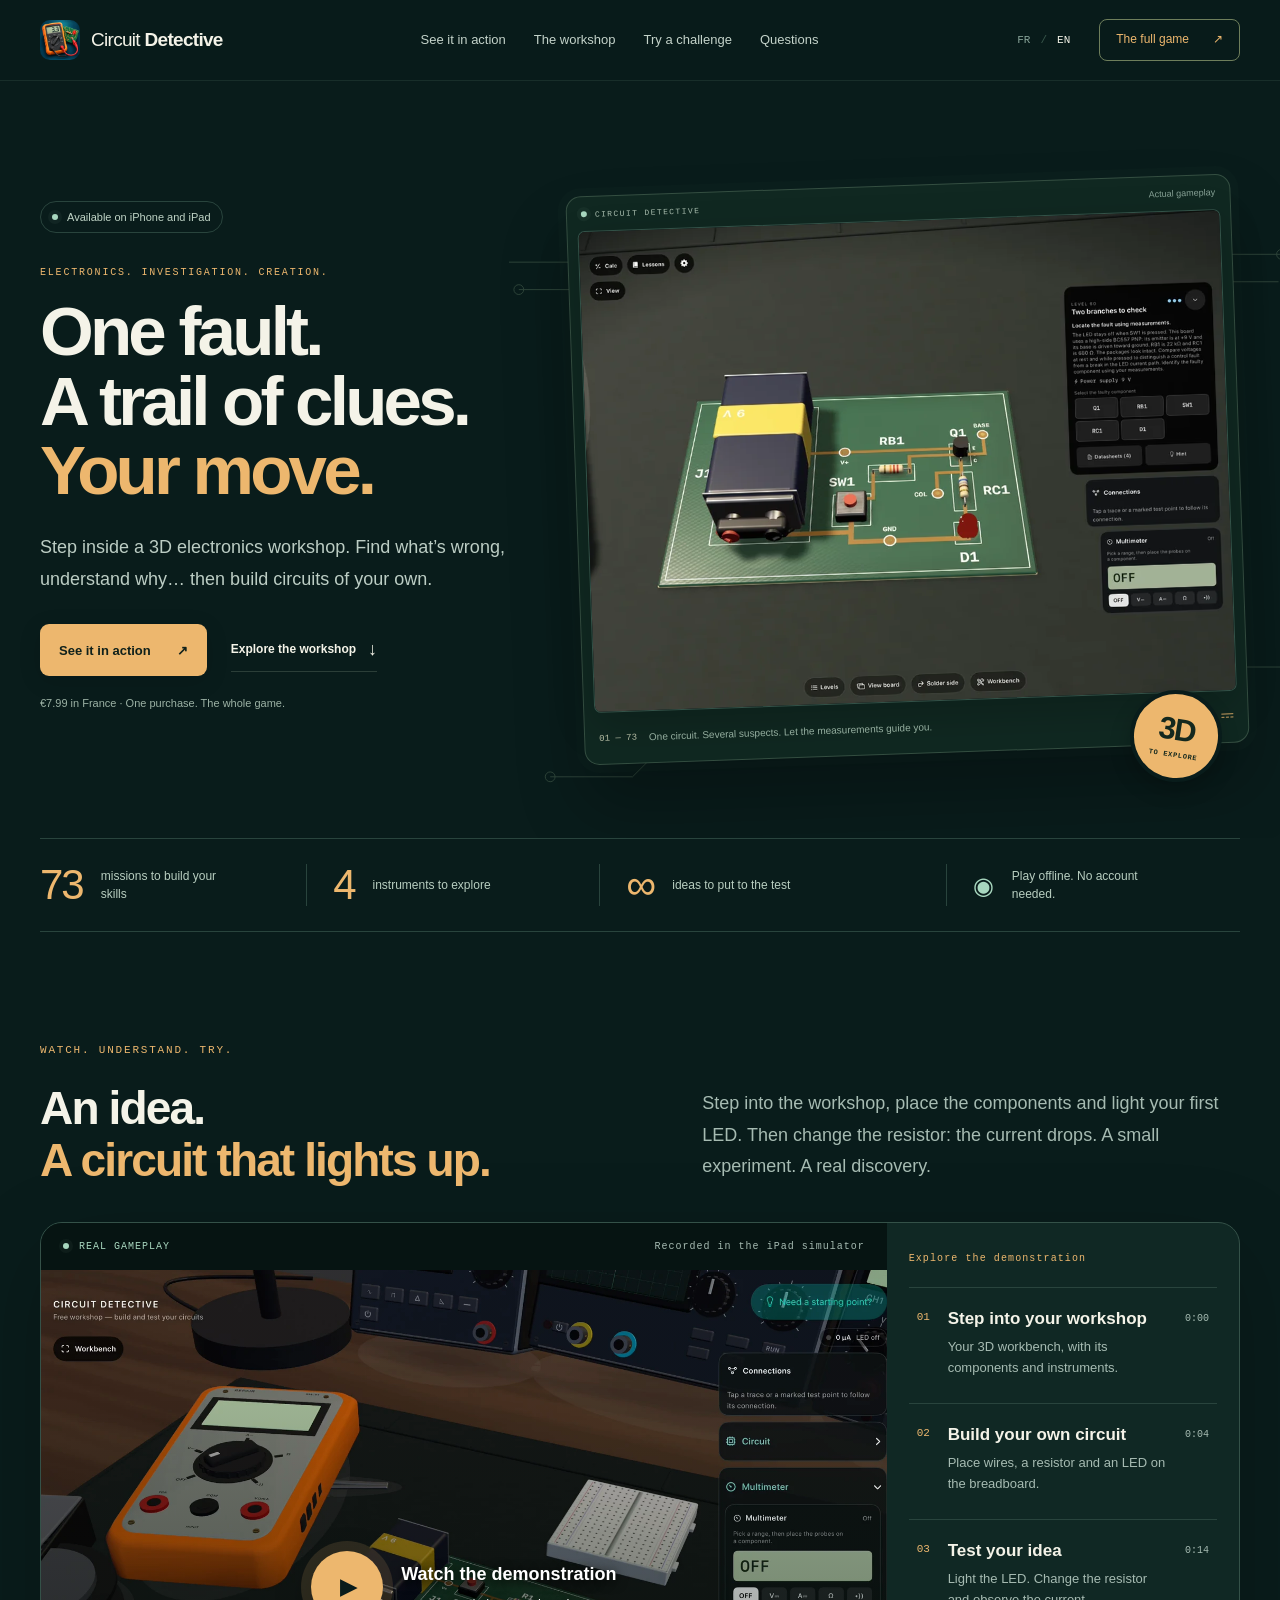
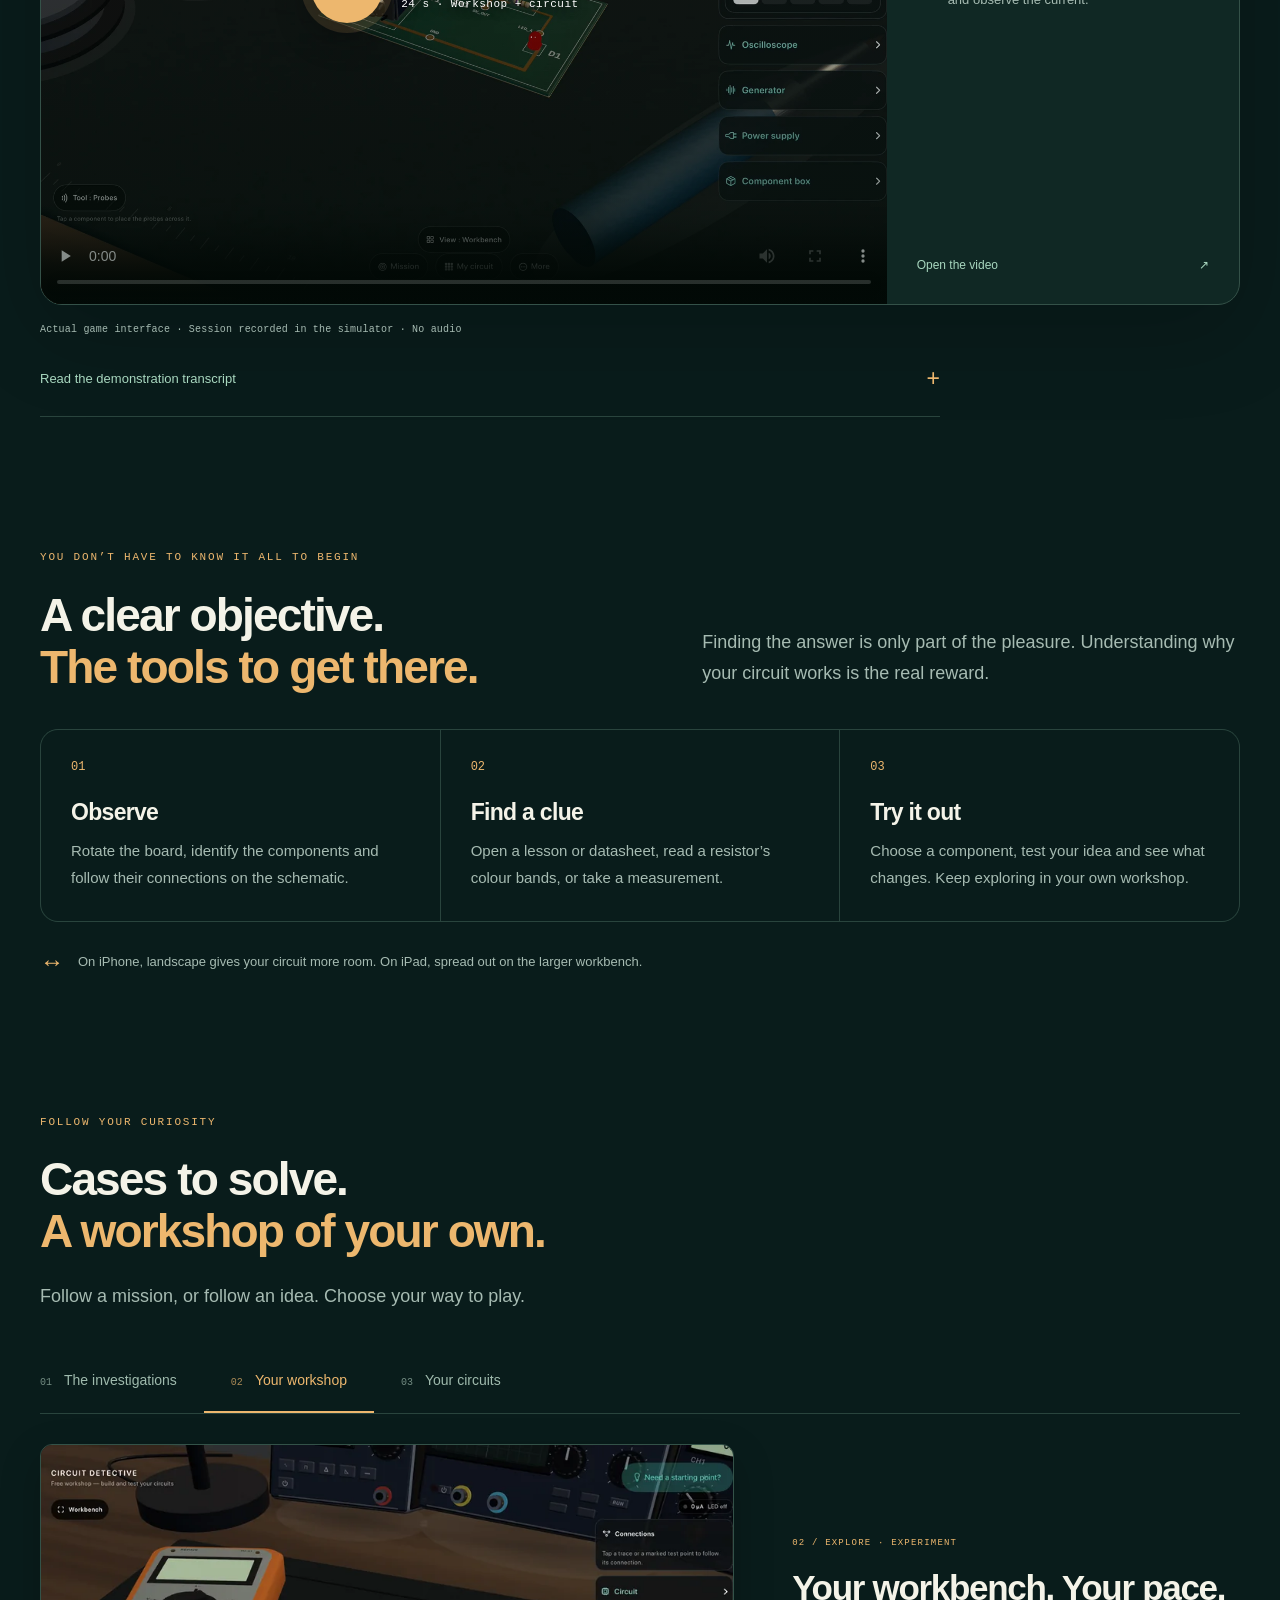
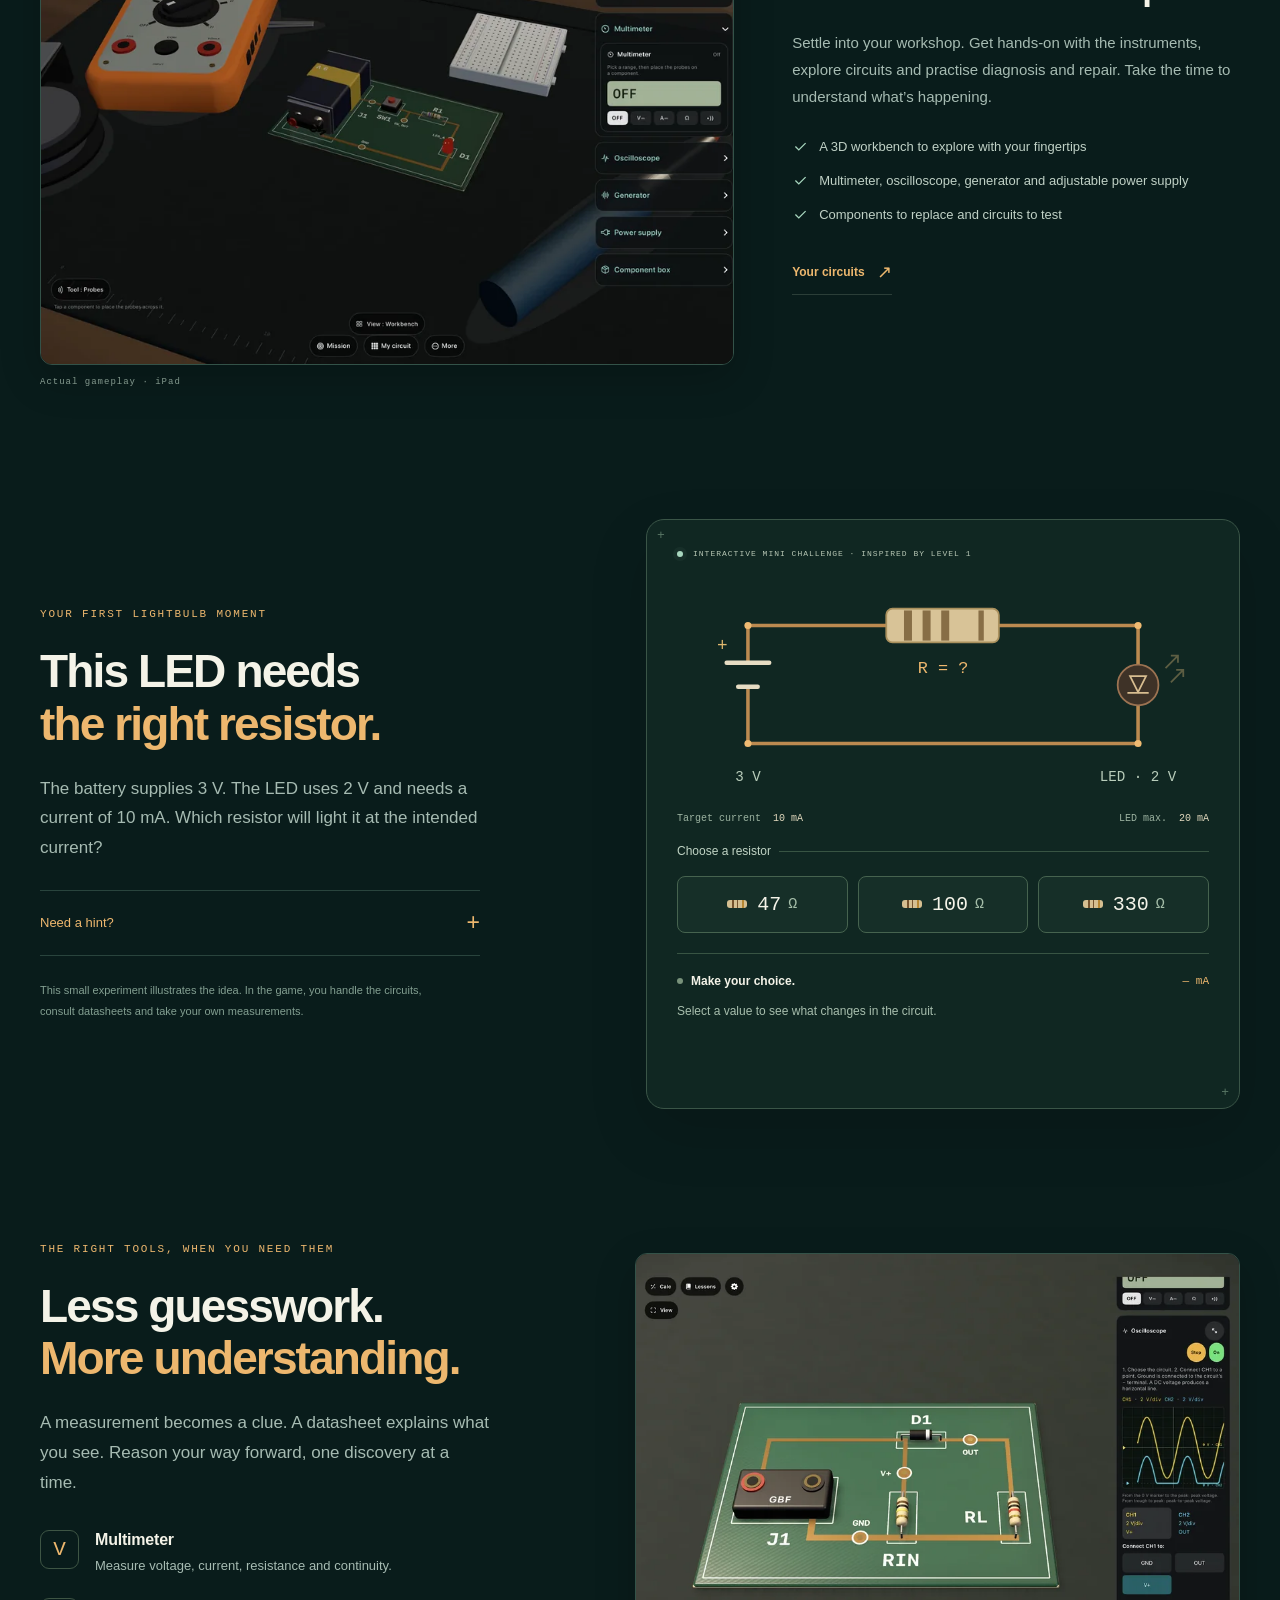
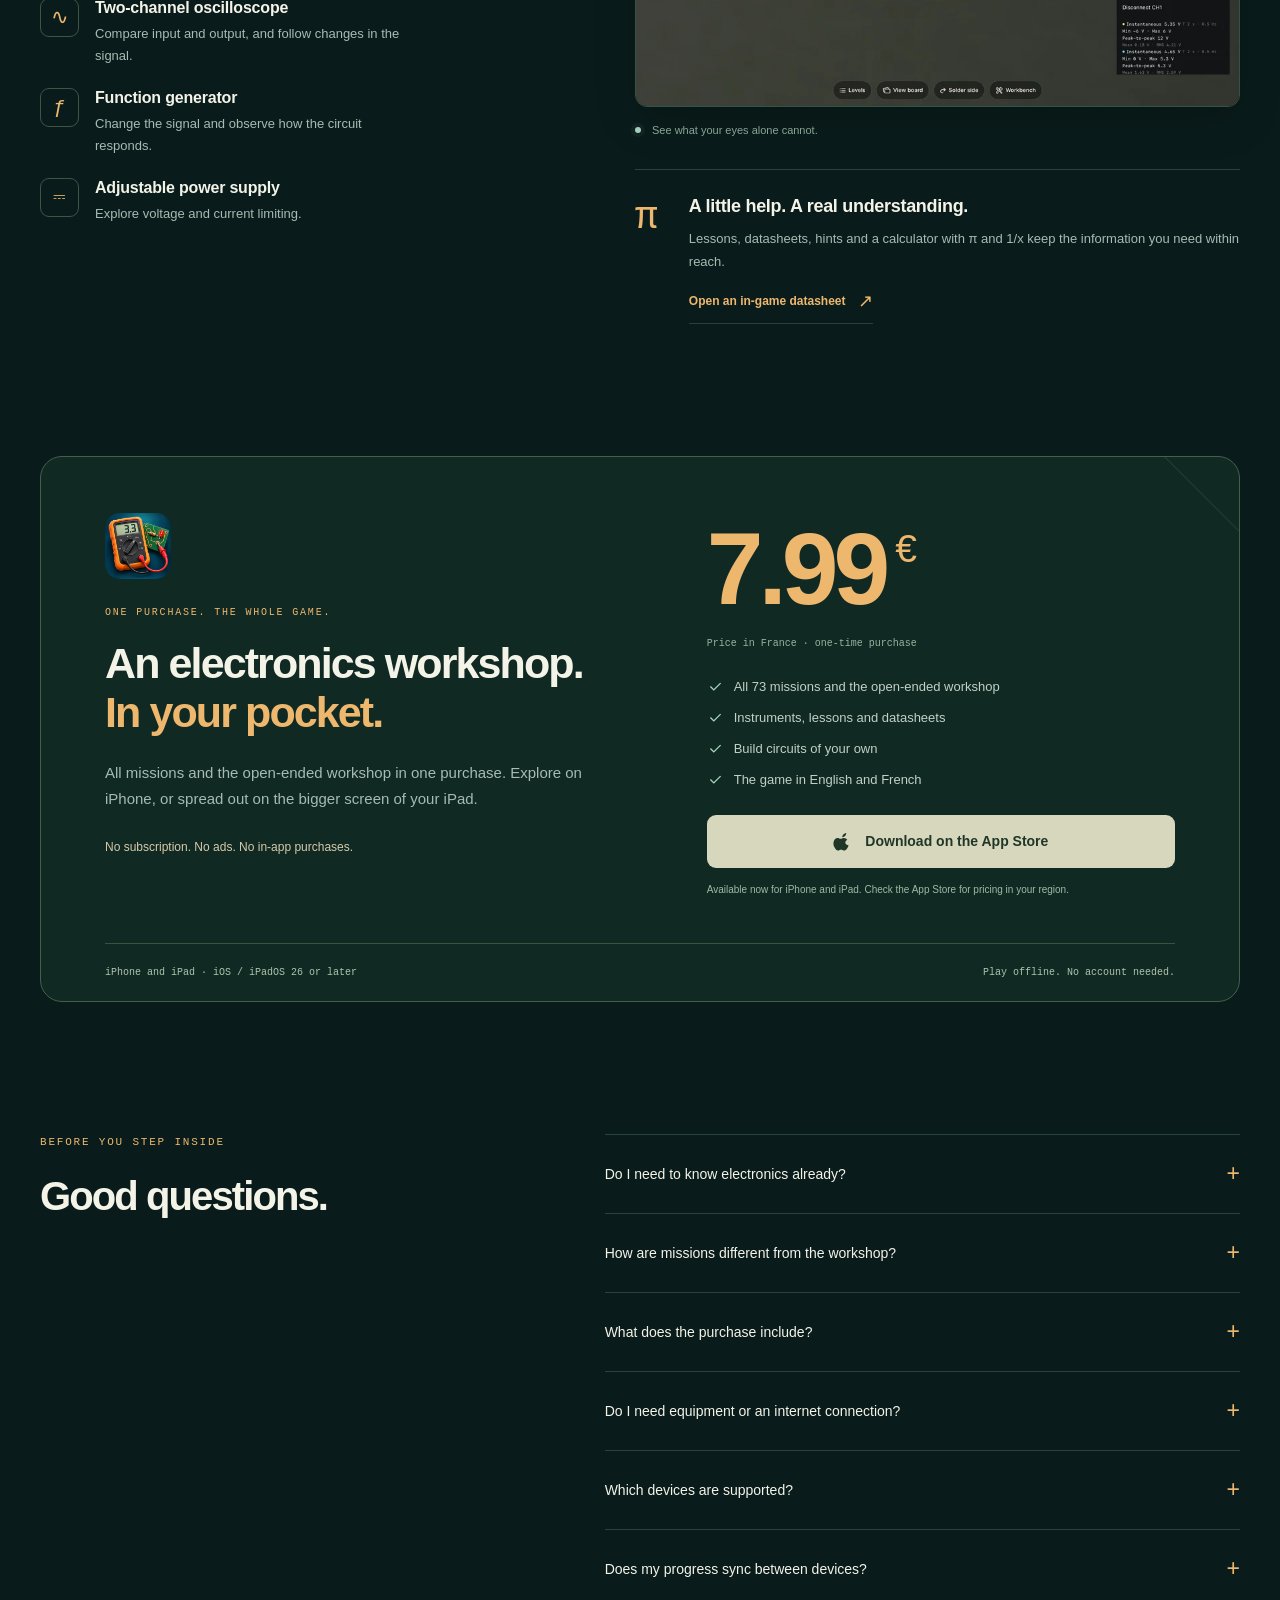
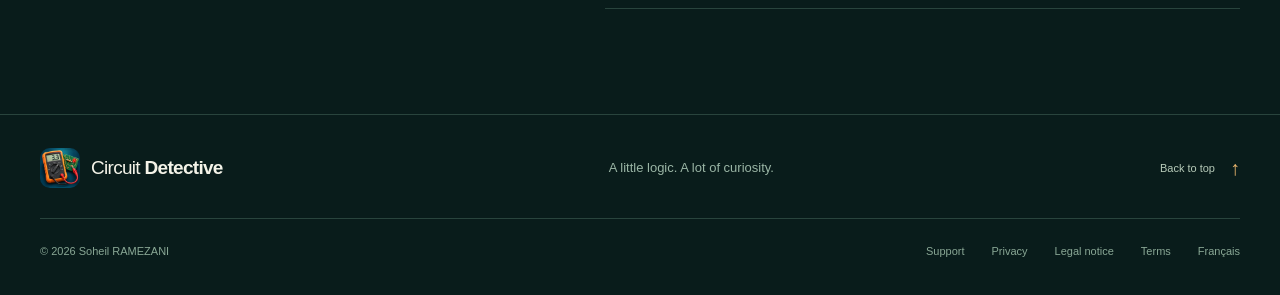
==== commit 258381cc: "Link French and English website to the released App Store app" ====
--- a/en/index.html
+++ b/en/index.html
@@ -3,15 +3,15 @@
 <body id="top"><noscript><style>.tab-bar,.film-chapters{display:none}.showcase-panel[hidden]{display:grid!important}.showcase-panel{margin-top:44px}.resistor-picker,.demo-feedback,.demo-reset{display:none}</style></noscript><a class="skip" href="#main">Skip to content</a>
 <header class="site-header"><div class="nav-shell"><a class="brand" href="#top"><img src="../assets/icon.webp" alt="" width="40" height="40"><span>Circuit <b>Detective</b></span></a><nav id="navigation" aria-label="Main navigation"><a href="#film">See it in action</a><a href="#atelier">The workshop</a><a href="#defi">Try a challenge</a><a href="#faq">Questions</a></nav><div class="header-actions"><div class="languages" aria-label="Choose language"><a href="../index.html" lang="fr" hreflang="fr" >FR</a><span>/</span><a href="index.html" lang="en" hreflang="en" aria-current="page">EN</a></div><a class="nav-cta" href="#inclus">The full game<span aria-hidden="true">↗</span></a><button class="menu-toggle" aria-label="Open menu" aria-expanded="false" aria-controls="navigation"><span></span><span></span></button></div></div></header>
 <main id="main">
-<section class="hero section-shell"><div class="hero-copy"><div class="availability"><span></span>Coming to iPhone and iPad</div><p class="eyebrow">ELECTRONICS. INVESTIGATION. CREATION.</p><h1>One fault.<br>A trail of clues.<br><em>Your move.</em></h1><p class="lead">Step inside a 3D electronics workshop. Find what’s wrong, understand why… then build circuits of your own.</p><div class="hero-actions"><a class="button primary" href="#film">See it in action<span aria-hidden="true">↗</span></a><a class="text-link" href="#atelier">Explore the workshop<span aria-hidden="true">↓</span></a></div><p class="price-note">€7.99 in France · One purchase. The whole game.</p></div><div class="hero-visual"><svg class="hero-traces" viewBox="0 0 800 720" fill="none" aria-hidden="true"><path d="M0 145h104l48-48h356l40 40h240M10 173h104l48-48h338l40 40h245M42 670h84l54-54h306l58-58h245"/><circle cx="10" cy="173" r="5"/><circle cx="42" cy="670" r="5"/><circle cx="788" cy="137" r="5"/></svg><div class="device-mat"><div class="device-top"><span class="signal-dot"></span><span>CIRCUIT DETECTIVE</span><span class="real-label">Actual gameplay</span></div><button class="screenshot hero-screen" type="button" data-lightbox="../assets/en-case-1600.webp" data-caption="A diagnostic mission showing a circuit board, battery, transistor and LED." aria-label="Enlarge screenshot"><img src="../assets/en-case-1600.webp" srcset="../assets/en-case-900.webp 900w, ../assets/en-case-1600.webp 1600w" sizes="(max-width: 760px) calc(100vw - 40px), (max-width: 1100px) 85vw, 760px" width="1600" height="1200" alt="A diagnostic mission showing a circuit board, battery, transistor and LED." loading="eager" decoding="async" fetchpriority="high"><span class="zoom-mark" aria-hidden="true">↗</span></button><div class="device-bottom"><span>01 — 73</span><p>One circuit. Several suspects. Let the measurements guide you.</p><span aria-hidden="true">⎓</span></div></div><div class="hero-stamp" aria-hidden="true"><span>3D</span><small>TO EXPLORE</small></div></div></section>
+<section class="hero section-shell"><div class="hero-copy"><div class="availability"><span></span>Available on iPhone and iPad</div><p class="eyebrow">ELECTRONICS. INVESTIGATION. CREATION.</p><h1>One fault.<br>A trail of clues.<br><em>Your move.</em></h1><p class="lead">Step inside a 3D electronics workshop. Find what’s wrong, understand why… then build circuits of your own.</p><div class="hero-actions"><a class="button primary" href="#film">See it in action<span aria-hidden="true">↗</span></a><a class="text-link" href="#atelier">Explore the workshop<span aria-hidden="true">↓</span></a></div><p class="price-note">€7.99 in France · One purchase. The whole game.</p></div><div class="hero-visual"><svg class="hero-traces" viewBox="0 0 800 720" fill="none" aria-hidden="true"><path d="M0 145h104l48-48h356l40 40h240M10 173h104l48-48h338l40 40h245M42 670h84l54-54h306l58-58h245"/><circle cx="10" cy="173" r="5"/><circle cx="42" cy="670" r="5"/><circle cx="788" cy="137" r="5"/></svg><div class="device-mat"><div class="device-top"><span class="signal-dot"></span><span>CIRCUIT DETECTIVE</span><span class="real-label">Actual gameplay</span></div><button class="screenshot hero-screen" type="button" data-lightbox="../assets/en-case-1600.webp" data-caption="A diagnostic mission showing a circuit board, battery, transistor and LED." aria-label="Enlarge screenshot"><img src="../assets/en-case-1600.webp" srcset="../assets/en-case-900.webp 900w, ../assets/en-case-1600.webp 1600w" sizes="(max-width: 760px) calc(100vw - 40px), (max-width: 1100px) 85vw, 760px" width="1600" height="1200" alt="A diagnostic mission showing a circuit board, battery, transistor and LED." loading="eager" decoding="async" fetchpriority="high"><span class="zoom-mark" aria-hidden="true">↗</span></button><div class="device-bottom"><span>01 — 73</span><p>One circuit. Several suspects. Let the measurements guide you.</p><span aria-hidden="true">⎓</span></div></div><div class="hero-stamp" aria-hidden="true"><span>3D</span><small>TO EXPLORE</small></div></div></section>
 <div class="section-shell"><div class="stat-strip"><div><strong>73</strong><span>missions to build your skills</span></div><div><strong>4</strong><span>instruments to explore</span></div><div><strong>∞</strong><span>ideas to put to the test</span></div><div class="stat-promise"><span class="tiny-icon" aria-hidden="true">◉</span><span>Play offline. No account needed.</span></div></div></div>
 <section class="film-section section-shell section-space" id="film" aria-labelledby="film-title"><div class="film-heading"><div><p class="eyebrow">WATCH. UNDERSTAND. TRY.</p><h2 id="film-title">An idea.<br><em>A circuit that lights up.</em></h2></div><p class="section-intro">Step into the workshop, place the components and light your first LED. Then change the resistor: the current drops. A small experiment. A real discovery.</p></div><div class="film-stage"><div class="film-screen"><div class="film-topline"><span><i class="signal-dot" aria-hidden="true"></i>REAL GAMEPLAY</span><span>Recorded in the iPad simulator</span></div><div class="video-frame"><video id="gameplay" controls playsinline preload="none" poster="../assets/en-gameplay-poster.webp" width="1600" height="1200" aria-label="Watch the demonstration"><source src="../assets/en-gameplay.mp4" type="video/mp4"><track kind="captions" src="../assets/en-gameplay.vtt" srclang="en" label="English explanations" default><p><a href="../assets/en-gameplay.mp4">Open the video</a></p></video><button class="film-play" type="button" aria-label="Watch the demonstration" hidden><span class="play-disc" aria-hidden="true">▶</span><span>Watch the demonstration<small>24 s · Workshop + circuit</small></span></button></div></div><div class="film-chapters"><p class="eyebrow">Explore the demonstration</p><button class="film-chapter" data-seek="0.00" type="button"><span class="chapter-index">01</span><span><strong>Step into your workshop</strong><span>Your 3D workbench, with its components and instruments.</span></span><span class="chapter-time">0:00</span></button><button class="film-chapter" data-seek="4.30" type="button"><span class="chapter-index">02</span><span><strong>Build your own circuit</strong><span>Place wires, a resistor and an LED on the breadboard.</span></span><span class="chapter-time">0:04</span></button><button class="film-chapter" data-seek="14.18" type="button"><span class="chapter-index">03</span><span><strong>Test your idea</strong><span>Light the LED. Change the resistor and observe the current.</span></span><span class="chapter-time">0:14</span></button><a class="film-download" href="../assets/en-gameplay.mp4">Open the video<span aria-hidden="true">↗</span></a></div></div><p class="film-caption">Actual game interface · Session recorded in the simulator · No audio</p><details class="film-transcript"><summary>Read the demonstration transcript<span aria-hidden="true">+</span></summary><div><p>The open-ended workshop offers a 3D workbench with the board and instruments. You can explore it from different angles.</p><p>On the breadboard, the sequence places a wire, a 330 Ω resistor, an LED and a return wire. Switching on the 5 V supply lights the LED. Replacing the resistor with 1 kΩ reduces the current, which is reflected in the circuit diagnostics.</p></div></details></section>
 <section class="first-steps section-shell section-space"><div class="film-heading"><div><p class="eyebrow">YOU DON’T HAVE TO KNOW IT ALL TO BEGIN</p><h2>A clear objective.<br><em>The tools to get there.</em></h2></div><p class="section-intro">Finding the answer is only part of the pleasure. Understanding why your circuit works is the real reward.</p></div><div class="steps-grid"><article><span class="step-number" aria-hidden="true">01</span><h3>Observe</h3><p>Rotate the board, identify the components and follow their connections on the schematic.</p></article><article><span class="step-number" aria-hidden="true">02</span><h3>Find a clue</h3><p>Open a lesson or datasheet, read a resistor’s colour bands, or take a measurement.</p></article><article><span class="step-number" aria-hidden="true">03</span><h3>Try it out</h3><p>Choose a component, test your idea and see what changes. Keep exploring in your own workshop.</p></article></div><p class="device-tip"><span aria-hidden="true">↔</span>On iPhone, landscape gives your circuit more room. On iPad, spread out on the larger workbench.</p></section>
 <section class="experience section-shell section-space" id="experience"><div class="section-heading"><p class="eyebrow">FOLLOW YOUR CURIOSITY</p><h2>Cases to solve.<br><em>A workshop of your own.</em></h2><p class="section-intro">Follow a mission, or follow an idea. Choose your way to play.</p></div><div id="atelier" class="showcase"><div class="tab-bar" role="tablist" aria-label="Game modes"><button id="tab-0" role="tab" aria-selected="false" aria-controls="panel-0" tabindex="-1" data-tab="0"><span class="tab-number">01</span>The investigations</button><button id="tab-1" role="tab" aria-selected="true" aria-controls="panel-1" tabindex="0" data-tab="1"><span class="tab-number">02</span>Your workshop</button><button id="tab-2" role="tab" aria-selected="false" aria-controls="panel-2" tabindex="-1" data-tab="2"><span class="tab-number">03</span>Your circuits</button></div><div class="showcase-panel" id="panel-0" role="tabpanel" aria-labelledby="tab-0" tabindex="0" hidden><div class="panel-photo"><button class="screenshot " type="button" data-lightbox="../assets/en-case-1600.webp" data-caption="A diagnostic mission with a circuit board to investigate." aria-label="Enlarge screenshot"><img src="../assets/en-case-1600.webp" srcset="../assets/en-case-900.webp 900w, ../assets/en-case-1600.webp 1600w" sizes="(max-width: 760px) calc(100vw - 40px), (max-width: 1100px) 85vw, 760px" width="1600" height="1200" alt="A diagnostic mission with a circuit board to investigate." loading="lazy" decoding="async" ><span class="zoom-mark" aria-hidden="true">↗</span></button><span class="photo-meta">Actual gameplay · iPad</span></div><div class="panel-copy"><p class="eyebrow">01 / OBSERVE · MEASURE · DEDUCE</p><h3>The answer is in the circuit.</h3><p>An LED that won’t light. An unexpected voltage. A signal that has changed. Examine the board from every angle and use measurements to narrow down the suspects.</p><ul class="check-list"><li><svg viewBox="0 0 20 20" aria-hidden="true"><path d="m4 10 4 4 8-8"/></svg><span>72 progressive missions and an optional soldering challenge</span></li><li><svg viewBox="0 0 20 20" aria-hidden="true"><path d="m4 10 4 4 8-8"/></svg><span>From resistors and LEDs to diodes, capacitors and transistors</span></li><li><svg viewBox="0 0 20 20" aria-hidden="true"><path d="m4 10 4 4 8-8"/></svg><span>Hints when you need a nudge in the right direction</span></li></ul><button class="text-link" data-select-tab="2">Your circuits<span aria-hidden="true">↗</span></button></div></div><div class="showcase-panel" id="panel-1" role="tabpanel" aria-labelledby="tab-1" tabindex="0" ><div class="panel-photo"><button class="screenshot " type="button" data-lightbox="../assets/en-workshop-1600.webp" data-caption="3D workshop with multimeter, breadboard, circuit, oscilloscope and soldering iron." aria-label="Enlarge screenshot"><img src="../assets/en-workshop-1600.webp" srcset="../assets/en-workshop-900.webp 900w, ../assets/en-workshop-1600.webp 1600w" sizes="(max-width: 760px) calc(100vw - 40px), (max-width: 1100px) 85vw, 760px" width="1600" height="1200" alt="3D workshop with multimeter, breadboard, circuit, oscilloscope and soldering iron." loading="lazy" decoding="async" ><span class="zoom-mark" aria-hidden="true">↗</span></button><span class="photo-meta">Actual gameplay · iPad</span></div><div class="panel-copy"><p class="eyebrow">02 / EXPLORE · EXPERIMENT</p><h3>Your workbench. Your pace.</h3><p>Settle into your workshop. Get hands-on with the instruments, explore circuits and practise diagnosis and repair. Take the time to understand what’s happening.</p><ul class="check-list"><li><svg viewBox="0 0 20 20" aria-hidden="true"><path d="m4 10 4 4 8-8"/></svg><span>A 3D workbench to explore with your fingertips</span></li><li><svg viewBox="0 0 20 20" aria-hidden="true"><path d="m4 10 4 4 8-8"/></svg><span>Multimeter, oscilloscope, generator and adjustable power supply</span></li><li><svg viewBox="0 0 20 20" aria-hidden="true"><path d="m4 10 4 4 8-8"/></svg><span>Components to replace and circuits to test</span></li></ul><button class="text-link" data-select-tab="2">Your circuits<span aria-hidden="true">↗</span></button></div></div><div class="showcase-panel" id="panel-2" role="tabpanel" aria-labelledby="tab-2" tabindex="0" hidden><div class="panel-photo"><button class="screenshot " type="button" data-lightbox="../assets/en-breadboard-1600.webp" data-caption="Virtual breadboard with two branches, two resistors and two glowing LEDs." aria-label="Enlarge screenshot"><img src="../assets/en-breadboard-1600.webp" srcset="../assets/en-breadboard-900.webp 900w, ../assets/en-breadboard-1600.webp 1600w" sizes="(max-width: 760px) calc(100vw - 40px), (max-width: 1100px) 85vw, 760px" width="1600" height="1200" alt="Virtual breadboard with two branches, two resistors and two glowing LEDs." loading="lazy" decoding="async" ><span class="zoom-mark" aria-hidden="true">↗</span></button><span class="photo-meta">Actual gameplay · iPad</span></div><div class="panel-copy"><p class="eyebrow">03 / IMAGINE · BUILD · TEST</p><h3>What if you built it yourself?</h3><p>Place components on the breadboard, connect the wires and switch on the power. Change your circuit and watch how its behaviour changes.</p><ul class="check-list"><li><svg viewBox="0 0 20 20" aria-hidden="true"><path d="m4 10 4 4 8-8"/></svg><span>Editable examples to get you started</span></li><li><svg viewBox="0 0 20 20" aria-hidden="true"><path d="m4 10 4 4 8-8"/></svg><span>Wires, resistors, LEDs, diodes, capacitors and switches</span></li><li><svg viewBox="0 0 20 20" aria-hidden="true"><path d="m4 10 4 4 8-8"/></svg><span>Your circuits saved on your device</span></li></ul><a class="text-link" href="#atelier">Explore the workshop<span aria-hidden="true">↓</span></a></div></div></div></section>
 <section class="demo-section section-shell section-space" id="defi"><div class="demo-copy"><p class="eyebrow">YOUR FIRST LIGHTBULB MOMENT</p><h2>This LED needs<br><em>the right resistor.</em></h2><p class="section-intro">The battery supplies 3 V. The LED uses 2 V and needs a current of 10 mA. Which resistor will light it at the intended current?</p><details class="hint"><summary>Need a hint?<span aria-hidden="true">+</span></summary><p>There is 1 V across the resistor: 3 V − 2 V. Ohm’s law gives R = V ÷ I. Remember to convert 10 mA to 0.01 A.</p></details><p class="demo-note">This small experiment illustrates the idea. In the game, you handle the circuits, consult datasheets and take your own measurements.</p></div><div class="demo-card"><noscript><p>Enable JavaScript to try this interactive mini challenge.</p></noscript><div class="demo-card-top"><span class="signal-dot"></span>INTERACTIVE MINI CHALLENGE · INSPIRED BY LEVEL 1</div><svg id="demo-circuit" viewBox="0 0 600 255" role="img" aria-labelledby="circuit-title circuit-description"><title id="circuit-title">Series circuit: battery, resistor and LED</title><desc id="circuit-description">3 V battery, 2 V LED, target current 10 mA. Choose a resistor using the buttons below.</desc><path class="copper" d="M80 99V57h156m127 0h157v133H80v-64"/><path class="battery-plate" d="M56 99h48m-35 27h22"/><text x="80" y="232" text-anchor="middle">3 V</text><text class="symbol-label" x="45" y="86">+</text><rect class="resistor-body" x="236" y="38" width="127" height="38" rx="7"/><rect class="resistor-band" x="256" y="40" width="9" height="34"/><rect class="resistor-band" x="277" y="40" width="9" height="34"/><rect class="resistor-band" x="298" y="40" width="9" height="34"/><rect class="resistor-band" x="340" y="40" width="6" height="34"/><text id="resistor-value" x="300" y="111" text-anchor="middle">R = ?</text><circle id="led-halo" cx="520" cy="124" r="45"/><circle id="demo-led" cx="520" cy="124" r="23"/><path class="led-mark" transform="rotate(90 520 124)" d="m510 115 18 9-18 9zM529 112v24"/><path class="light-arrow" d="m551 105 14-14m-8 0h8v8m-8 22 14-14m-8 0h8v8"/><text x="520" y="232" text-anchor="middle">LED · 2 V</text><circle class="junction" cx="80" cy="57" r="4"/><circle class="junction" cx="80" cy="190" r="4"/><circle class="junction" cx="520" cy="57" r="4"/><circle class="junction" cx="520" cy="190" r="4"/></svg><div class="demo-specs"><span>Target current <b>10 mA</b></span><span>LED max. <b>20 mA</b></span></div><fieldset class="resistor-picker"><legend>Choose a resistor</legend><div><button type="button" class="resistor-option" data-resistor="47" aria-pressed="false"><span class="mini-resistor" aria-hidden="true"></span>47 <span>Ω</span></button><button type="button" class="resistor-option" data-resistor="100" aria-pressed="false"><span class="mini-resistor" aria-hidden="true"></span>100 <span>Ω</span></button><button type="button" class="resistor-option" data-resistor="330" aria-pressed="false"><span class="mini-resistor" aria-hidden="true"></span>330 <span>Ω</span></button></div></fieldset><div class="demo-feedback" aria-live="polite" aria-atomic="true"><div class="feedback-heading"><span class="feedback-dot"></span><strong id="feedback-title">Make your choice.</strong><output id="current-output">— mA</output></div><p id="feedback-text">Select a value to see what changes in the circuit.</p><p id="demo-formula" hidden></p></div><button class="demo-reset text-link" type="button" hidden>Try again<span aria-hidden="true">↻</span></button></div></section>
 <section class="tools-section section-shell section-space" id="outils"><div class="tools-copy"><p class="eyebrow">THE RIGHT TOOLS, WHEN YOU NEED THEM</p><h2>Less guesswork.<br><em>More understanding.</em></h2><p class="section-intro">A measurement becomes a clue. A datasheet explains what you see. Reason your way forward, one discovery at a time.</p><div class="tool-list"><div><span class="tool-symbol" aria-hidden="true">V</span><div><h3>Multimeter</h3><p>Measure voltage, current, resistance and continuity.</p></div></div><div><span class="tool-symbol" aria-hidden="true">∿</span><div><h3>Two-channel oscilloscope</h3><p>Compare input and output, and follow changes in the signal.</p></div></div><div><span class="tool-symbol" aria-hidden="true">ƒ</span><div><h3>Function generator</h3><p>Change the signal and observe how the circuit responds.</p></div></div><div><span class="tool-symbol" aria-hidden="true">⎓</span><div><h3>Adjustable power supply</h3><p>Explore voltage and current limiting.</p></div></div></div></div><div class="tools-visual"><button class="screenshot " type="button" data-lightbox="../assets/en-scope-1600.webp" data-caption="In-game oscilloscope showing the input and output signals of a rectifier." aria-label="Enlarge screenshot"><img src="../assets/en-scope-1600.webp" srcset="../assets/en-scope-900.webp 900w, ../assets/en-scope-1600.webp 1600w" sizes="(max-width: 760px) calc(100vw - 40px), (max-width: 1100px) 85vw, 760px" width="1600" height="1200" alt="In-game oscilloscope showing the input and output signals of a rectifier." loading="lazy" decoding="async" ><span class="zoom-mark" aria-hidden="true">↗</span></button><p class="image-caption"><span class="signal-dot"></span>See what your eyes alone cannot.</p><div class="learning-card"><span class="book-icon" aria-hidden="true">π</span><div><h3>A little help. A real understanding.</h3><p>Lessons, datasheets, hints and a calculator with π and 1/x keep the information you need within reach.</p><button class="text-link" type="button" data-lightbox="../assets/en-learn-1600.webp" data-caption="In-game LED datasheet showing forward voltage and rated current.">Open an in-game datasheet<span aria-hidden="true">↗</span></button></div></div></div></section>
-<section class="purchase-section section-shell section-space" id="inclus"><div class="purchase-inner"><div class="purchase-copy"><img src="../assets/icon.webp" width="66" height="66" alt="" loading="lazy"><p class="eyebrow">ONE PURCHASE. THE WHOLE GAME.</p><h2>An electronics workshop.<br><em>In your pocket.</em></h2><p class="section-intro">All missions and the open-ended workshop in one purchase. Explore on iPhone, or spread out on the bigger screen of your iPad.</p><p class="purchase-promise">No subscription. No ads. No in-app purchases.</p></div><div class="purchase-offer"><div class="price"><span>7.99</span><sup>€</sup></div><p class="price-detail">Planned price in France · one-time purchase</p><ul class="check-list"><li><svg viewBox="0 0 20 20" aria-hidden="true"><path d="m4 10 4 4 8-8"/></svg><span>All 73 missions and the open-ended workshop</span></li><li><svg viewBox="0 0 20 20" aria-hidden="true"><path d="m4 10 4 4 8-8"/></svg><span>Instruments, lessons and datasheets</span></li><li><svg viewBox="0 0 20 20" aria-hidden="true"><path d="m4 10 4 4 8-8"/></svg><span>Build circuits of your own</span></li><li><svg viewBox="0 0 20 20" aria-hidden="true"><path d="m4 10 4 4 8-8"/></svg><span>The game in English and French</span></li></ul><div class="store-status"><svg viewBox="0 0 24 24" aria-hidden="true"><path d="M15.4 4.7c.9-1 1.4-2.1 1.3-3.5-1.3.1-2.7.9-3.6 1.9-.8.8-1.5 2.1-1.4 3.4 1.5.1 2.8-.7 3.7-1.8ZM19.8 17.1c-.5 1.1-.7 1.7-1.4 2.8-1 1.6-2.5 3.6-4.2 3.6-1.5 0-1.9-1-4-1-2 0-2.4 1-3.9 1C4.6 23.5 3.2 21.7 2.2 20 .5 17.5 0 14.2 1.1 11.3 2 9 3.8 7.6 5.7 7.6c1.7 0 2.7 1 4.1 1 1.3 0 2.1-1 4-1 1.6 0 3.2.9 4.2 2.2-3.7 2-3.1 6.1 1.8 7.3Z"/></svg><span>Coming to the App Store</span></div><p class="release-note">We’re getting ready for launch. A download link will appear here when the game is available.</p></div><div class="compatibility"><span>iPhone and iPad · iOS / iPadOS 26 or later</span><span>Play offline. No account needed.</span></div></div></section>
-<section class="faq-section section-shell section-space" id="faq"><div><p class="eyebrow">BEFORE YOU STEP INSIDE</p><h2>Good questions.</h2></div><div class="faq-list"><details><summary>Do I need to know electronics already?<span aria-hidden="true">+</span></summary><p>You start with resistors, LEDs and your first measurements. Lessons, datasheets and hints help along the way. Later missions gradually require more reasoning and calculation.</p></details><details><summary>How are missions different from the workshop?<span aria-hidden="true">+</span></summary><p>Missions give you a specific objective and unlock as you progress. Your workshop lets you explore the tools, practise and build your own circuits on a virtual breadboard.</p></details><details><summary>What does the purchase include?<span aria-hidden="true">+</span></summary><p>The full game: all 73 missions, the workshop, instruments, lessons, datasheets and calculator. No in-app purchase or subscription is required to unlock these features. €7.99 is the planned price in France; the App Store will show the price in your region.</p></details><details><summary>Do I need equipment or an internet connection?<span aria-hidden="true">+</span></summary><p>No physical electronics equipment is needed. After downloading, the game works offline without an account. It is an educational simulation: components and measurements are modelled for learning.</p></details><details><summary>Which devices are supported?<span aria-hidden="true">+</span></summary><p>Circuit Detective is designed for iPhone and iPad running iOS 26 or iPadOS 26 or later. The game is available in English and French.</p></details><details><summary>Does my progress sync between devices?<span aria-hidden="true">+</span></summary><p>Progress, settings and circuits are stored locally. Progress does not sync between devices. If you run into a problem, contact support before deleting the app.</p></details></div></section>
+<section class="purchase-section section-shell section-space" id="inclus"><div class="purchase-inner"><div class="purchase-copy"><img src="../assets/icon.webp" width="66" height="66" alt="" loading="lazy"><p class="eyebrow">ONE PURCHASE. THE WHOLE GAME.</p><h2>An electronics workshop.<br><em>In your pocket.</em></h2><p class="section-intro">All missions and the open-ended workshop in one purchase. Explore on iPhone, or spread out on the bigger screen of your iPad.</p><p class="purchase-promise">No subscription. No ads. No in-app purchases.</p></div><div class="purchase-offer"><div class="price"><span>7.99</span><sup>€</sup></div><p class="price-detail">Price in France · one-time purchase</p><ul class="check-list"><li><svg viewBox="0 0 20 20" aria-hidden="true"><path d="m4 10 4 4 8-8"/></svg><span>All 73 missions and the open-ended workshop</span></li><li><svg viewBox="0 0 20 20" aria-hidden="true"><path d="m4 10 4 4 8-8"/></svg><span>Instruments, lessons and datasheets</span></li><li><svg viewBox="0 0 20 20" aria-hidden="true"><path d="m4 10 4 4 8-8"/></svg><span>Build circuits of your own</span></li><li><svg viewBox="0 0 20 20" aria-hidden="true"><path d="m4 10 4 4 8-8"/></svg><span>The game in English and French</span></li></ul><a class="store-status" href="https://apps.apple.com/fr/app/circuit-detective/id6813993713"><svg viewBox="0 0 24 24" aria-hidden="true"><path d="M15.4 4.7c.9-1 1.4-2.1 1.3-3.5-1.3.1-2.7.9-3.6 1.9-.8.8-1.5 2.1-1.4 3.4 1.5.1 2.8-.7 3.7-1.8ZM19.8 17.1c-.5 1.1-.7 1.7-1.4 2.8-1 1.6-2.5 3.6-4.2 3.6-1.5 0-1.9-1-4-1-2 0-2.4 1-3.9 1C4.6 23.5 3.2 21.7 2.2 20 .5 17.5 0 14.2 1.1 11.3 2 9 3.8 7.6 5.7 7.6c1.7 0 2.7 1 4.1 1 1.3 0 2.1-1 4-1 1.6 0 3.2.9 4.2 2.2-3.7 2-3.1 6.1 1.8 7.3Z"/></svg><span>Download on the App Store</span></a><p class="release-note">Available now for iPhone and iPad. Check the App Store for pricing in your region.</p></div><div class="compatibility"><span>iPhone and iPad · iOS / iPadOS 26 or later</span><span>Play offline. No account needed.</span></div></div></section>
+<section class="faq-section section-shell section-space" id="faq"><div><p class="eyebrow">BEFORE YOU STEP INSIDE</p><h2>Good questions.</h2></div><div class="faq-list"><details><summary>Do I need to know electronics already?<span aria-hidden="true">+</span></summary><p>You start with resistors, LEDs and your first measurements. Lessons, datasheets and hints help along the way. Later missions gradually require more reasoning and calculation.</p></details><details><summary>How are missions different from the workshop?<span aria-hidden="true">+</span></summary><p>Missions give you a specific objective and unlock as you progress. Your workshop lets you explore the tools, practise and build your own circuits on a virtual breadboard.</p></details><details><summary>What does the purchase include?<span aria-hidden="true">+</span></summary><p>The full game: all 73 missions, the workshop, instruments, lessons, datasheets and calculator. No in-app purchase or subscription is required to unlock these features. The price in France is €7.99; check the App Store for pricing in your region.</p></details><details><summary>Do I need equipment or an internet connection?<span aria-hidden="true">+</span></summary><p>No physical electronics equipment is needed. After downloading, the game works offline without an account. It is an educational simulation: components and measurements are modelled for learning.</p></details><details><summary>Which devices are supported?<span aria-hidden="true">+</span></summary><p>Circuit Detective is designed for iPhone and iPad running iOS 26 or iPadOS 26 or later. The game is available in English and French.</p></details><details><summary>Does my progress sync between devices?<span aria-hidden="true">+</span></summary><p>Progress, settings and circuits are stored locally. Progress does not sync between devices. If you run into a problem, contact support before deleting the app.</p></details></div></section>
 </main><footer class="section-shell"><div class="footer-top"><a class="brand" href="#top"><img src="../assets/icon.webp" width="40" height="40" alt=""><span>Circuit <b>Detective</b></span></a><p>A little logic. A lot of curiosity.</p><a class="back-top" href="#top">Back to top<span aria-hidden="true">↑</span></a></div><div class="footer-bottom"><span>© 2026 Soheil RAMEZANI</span><div><a href="support.html">Support</a><a href="privacy.html">Privacy</a><a href="legal.html">Legal notice</a><a href="terms.html">Terms</a><a href="../index.html" lang="fr">Français</a></div></div><details class="legal" id="support"><summary>Support<span aria-hidden="true">+</span></summary><div><p>A question or a problem? Include your device, system version, game version and mission number. Screenshots can help; avoid including personal information.</p><a href="mailto:sramezani52@gmail.com?subject=Circuit%20Detective">sramezani52@gmail.com</a><p>Progress is saved locally. Contact support before deleting the app so you do not lose your data.</p></div></details><details class="legal" id="privacy"><summary>Privacy<span aria-hidden="true">+</span></summary><div><p class="eyebrow">Updated 20 September 2026</p><h2>Privacy policy</h2><p>Developer: Soheil RAMEZANI.</p><p>Circuit Detective does not collect or transmit personal data. The game works offline, without an account, ads, advertising tracking or third-party analytics.</p><p>Your progress, settings and circuits are stored on your device. They are not sent to the developer. They may be included in device backups managed by Apple, depending on your settings.</p><p>Deleting the app removes its local data. A device backup may retain a copy. Circuit Detective does not sync progress between devices.</p><p>Apple handles payment, downloads and, depending on your choices, system and TestFlight diagnostics under its own privacy policies.</p><p>If you contact support by email, your address and the information you send are used only to handle your request. They are not sold or used for advertising.</p><p>Privacy questions: <a href="mailto:sramezani52@gmail.com">sramezani52@gmail.com</a>.</p><p>This website is hosted on GitHub Pages. GitHub may process connection data under its own privacy statement. This website adds no audience analytics or advertising trackers. <a href="https://docs.github.com/en/site-policy/privacy-policies/github-general-privacy-statement">GitHub Privacy Statement</a>.</p></div></details></footer>
 <dialog id="lightbox" aria-label="Enlarged gameplay screenshot"><button class="lightbox-close" aria-label="Close" autofocus>×</button><figure><img alt=""><figcaption></figcaption></figure></dialog>
 <script id="video-captions" type="application/json">"WEBVTT\n\n1\n00:00:00.200 --> 00:00:04.200 line:8%\nYour 3D workbench.\nA place to explore and experiment.\n\n2\n00:00:04.500 --> 00:00:14.083 line:8%\nLet’s build a circuit: a wire,\na resistor, an LED and a return wire.\n\n3\n00:00:14.383 --> 00:00:18.105 line:8%\nPower on: the LED lights up.\nThe current is about 9 mA.\n\n4\n00:00:18.405 --> 00:00:22.114 line:8%\nChange 330 Ω to 1 kΩ.\nThe current drops to about 3 mA.\n\n5\n00:00:22.414 --> 00:00:24.000 line:8%\nAn idea, a circuit, another experiment.\nYour turn.\n\n"</script>
--- a/style.css
+++ b/style.css
@@ -30,3 +30,5 @@
 /* Support and legal documents share the presentation site's palette. */
 .document-header{display:flex;justify-content:space-between;align-items:center;gap:20px;padding-top:25px;padding-bottom:25px;border-bottom:1px solid var(--line)}.document-shell{max-width:860px;margin:0 auto;padding:55px 28px 80px}.document-back{display:inline-block;color:var(--mint);font-size:14px;margin-bottom:54px}.document-shell h1{font-size:clamp(34px,5vw,58px);line-height:1.12;letter-spacing:-1.8px;margin-bottom:24px}.document-intro{font-size:20px;color:var(--muted);line-height:1.65}.document-date{font:11px/1.8 var(--mono);color:var(--muted);margin-top:30px;padding-bottom:26px;border-bottom:1px solid var(--line)}.document-content{font-size:17px;line-height:1.85;color:#c5d3cb;overflow-wrap:anywhere}.document-content h2{font-size:25px;letter-spacing:-.5px;color:var(--paper);line-height:1.3;margin:42px 0 18px}.document-content a{color:var(--mint);text-decoration:underline;text-underline-offset:4px}.document-content li{margin-bottom:14px;padding-left:6px}.document-content strong{color:var(--paper);font-weight:600}.document-content .contact-link{font-size:clamp(17px,3vw,24px)}.document-footer{padding-top:28px;padding-bottom:38px;border-top:1px solid var(--line);font-size:13px;color:var(--muted)}.document-footer nav{display:flex;flex-wrap:wrap;gap:12px 24px}.document-footer [aria-current]{color:var(--paper)}.footer-bottom>div{flex-wrap:wrap}
 @media(max-width:600px){.document-header{padding:18px 20px}.document-header .brand{font-size:15px}.document-header>.text-link{font-size:12px}.document-shell{padding:36px 22px 60px}.document-back{margin-bottom:35px}.document-intro{font-size:18px}.document-content{font-size:16px}.document-content h2{font-size:23px}.document-content ol{padding-left:22px}}
+
+.store-status{padding:12px 16px;text-align:center;transition:background .18s ease}.store-status:hover{background:#eeeece}.store-status:focus-visible{outline:3px solid var(--mint);outline-offset:5px}
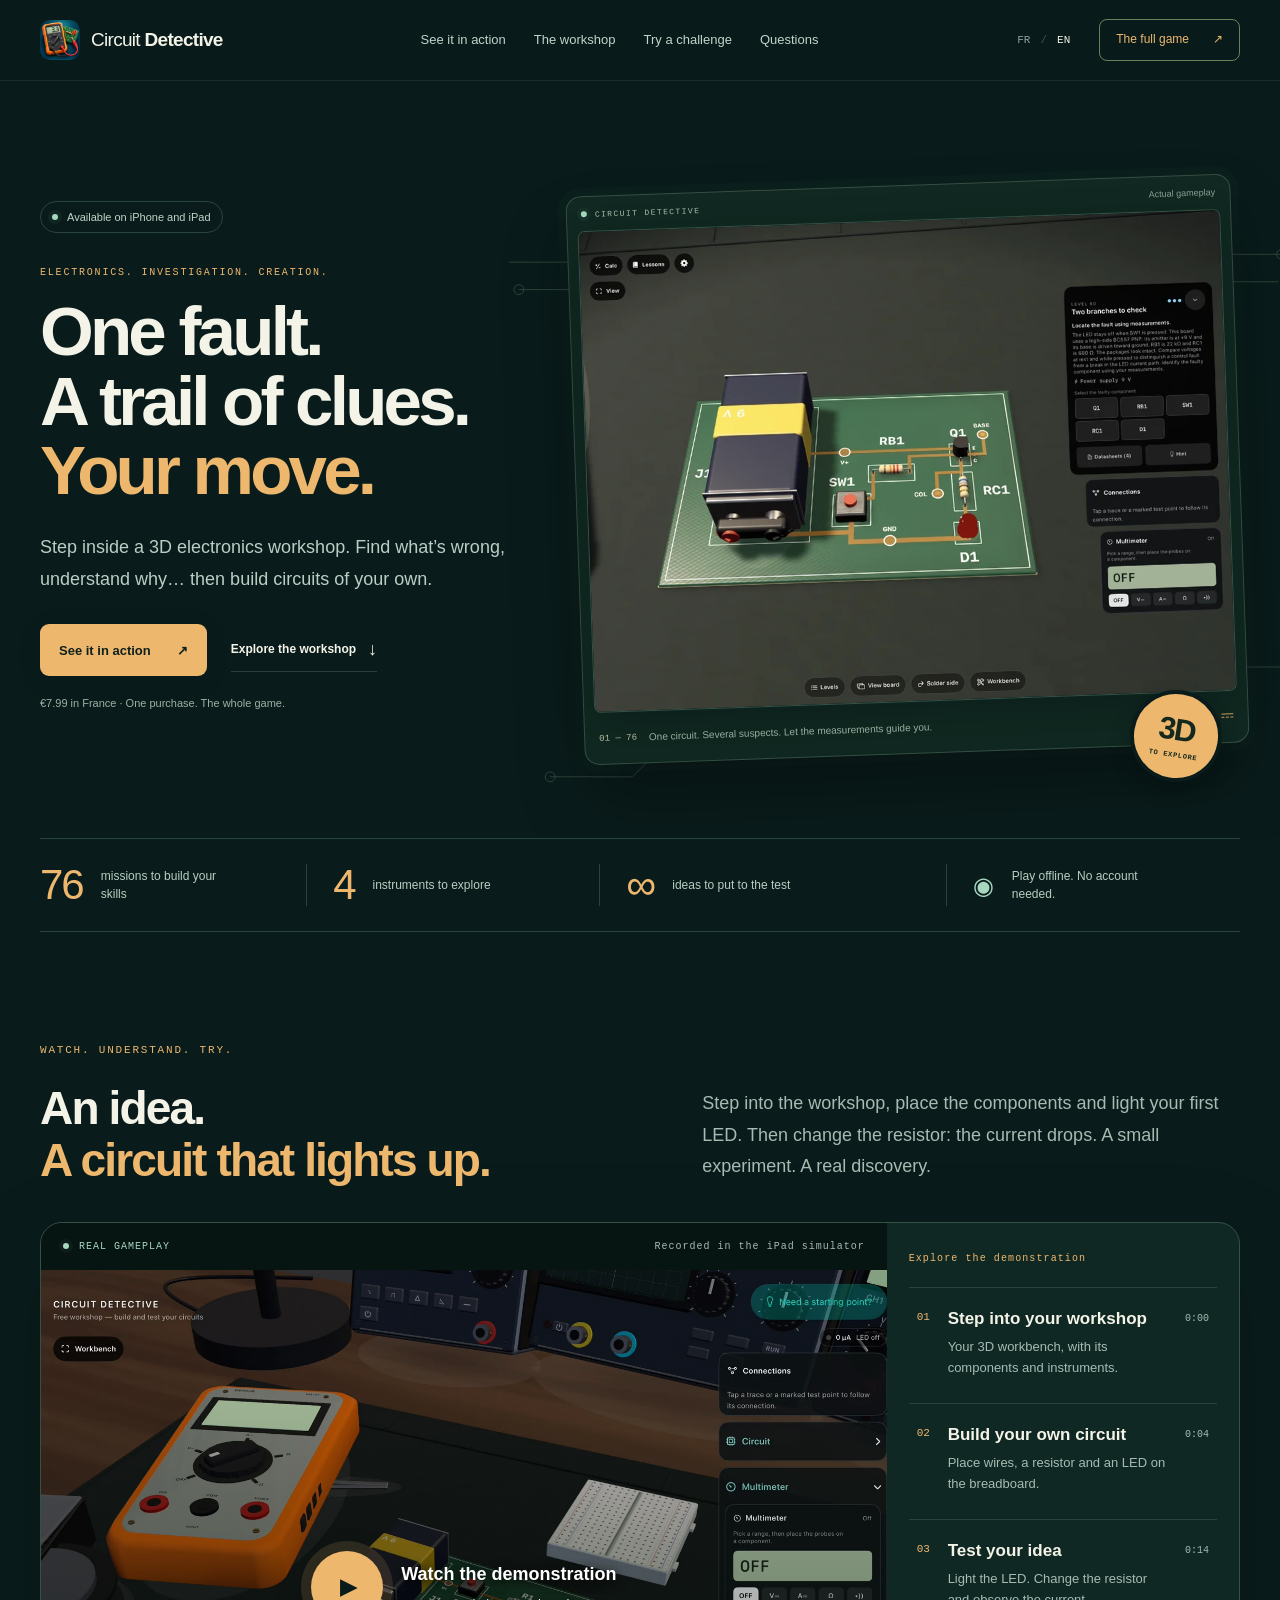
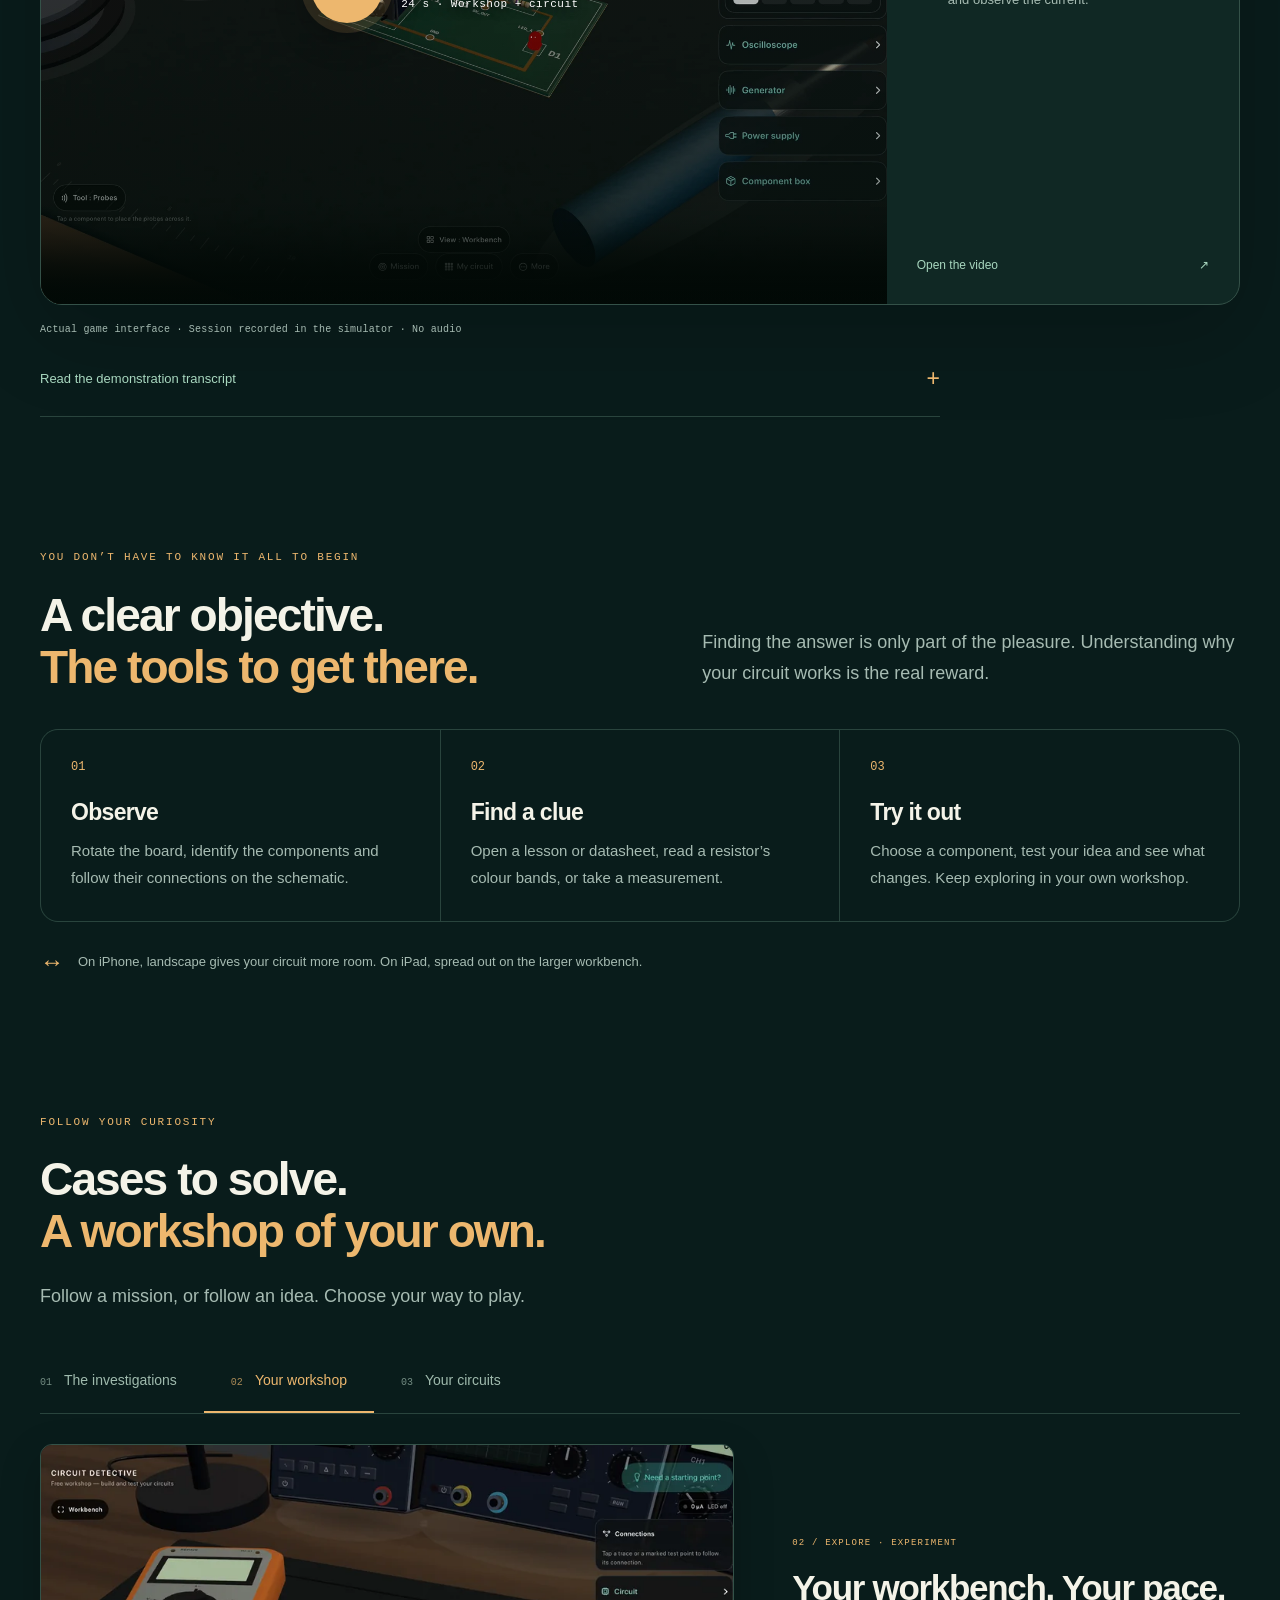
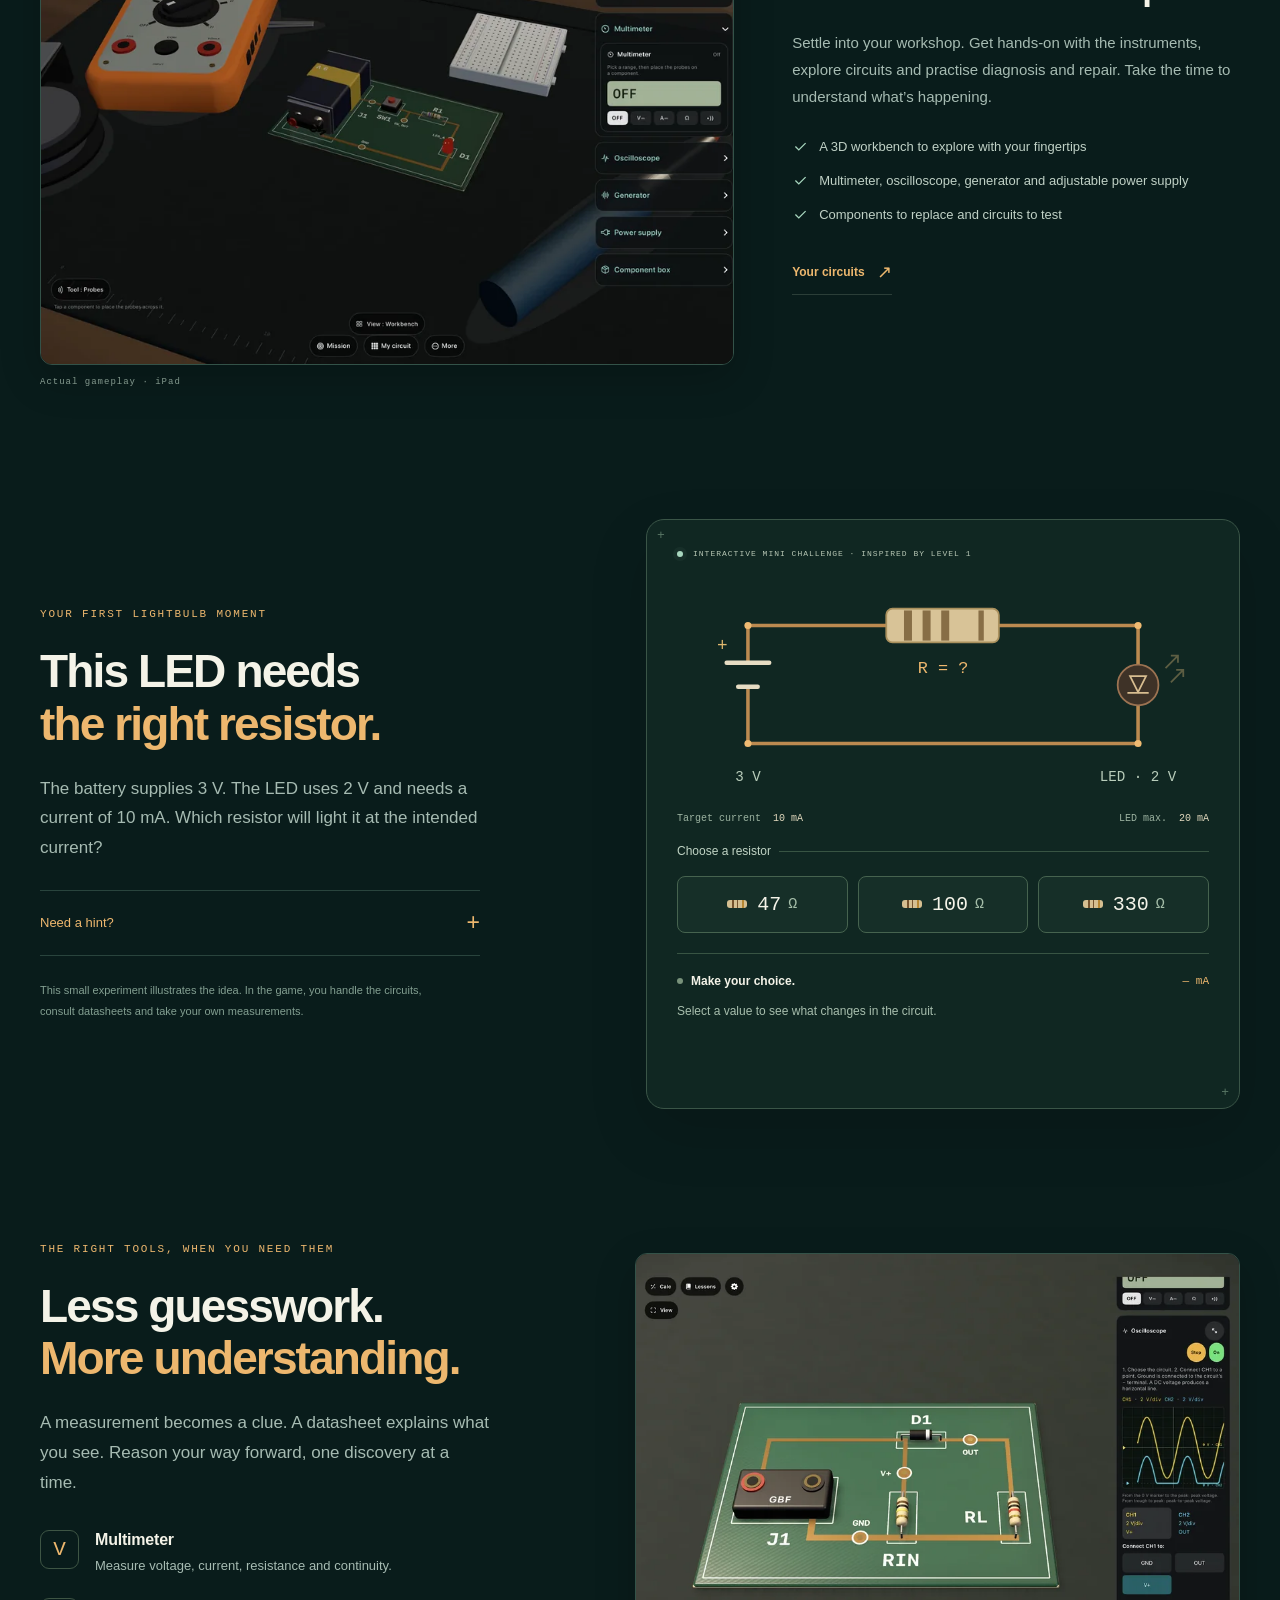
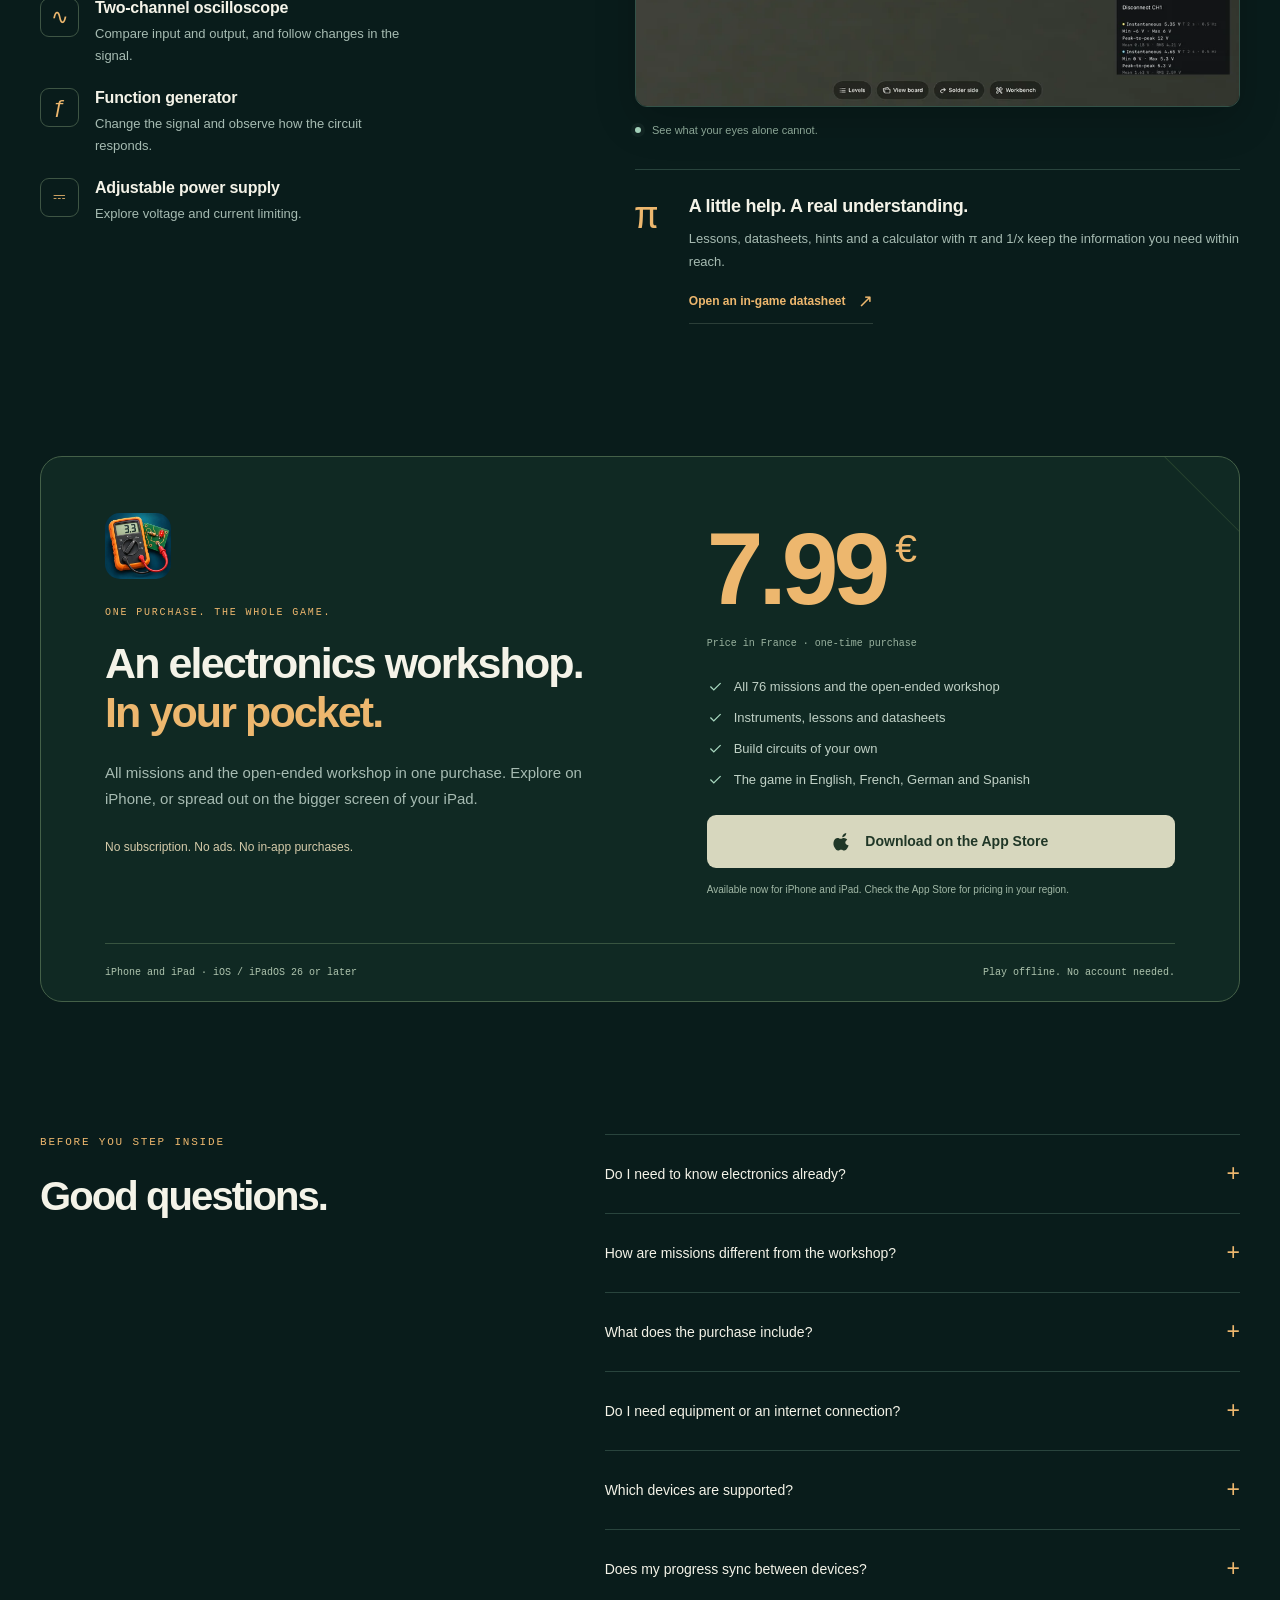
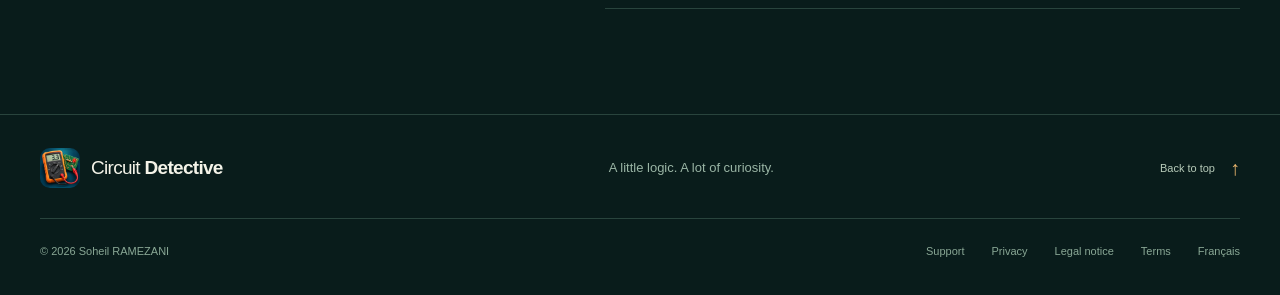
==== commit 20a5d937: "Update marketing pages for 76 missions and four languages" ====
--- a/en/index.html
+++ b/en/index.html
@@ -1,17 +1,17 @@
 <!doctype html>
-<html lang="en"><head><meta charset="utf-8"><meta name="viewport" content="width=device-width, initial-scale=1"><meta name="theme-color" content="#091c1b"><meta name="description" content="73 missions, a 3D workshop and circuits of your own. Discover Circuit Detective for iPhone and iPad. One purchase, no ads or subscription."><meta property="og:title" content="Circuit Detective — Find the fault. Discover electronics."><meta property="og:description" content="73 missions, a 3D workshop and circuits of your own. Discover Circuit Detective for iPhone and iPad. One purchase, no ads or subscription."><meta property="og:type" content="website"><link rel="canonical" href="https://xerxex52.github.io/Circuit-Detective/en/"><meta property="og:url" content="https://xerxex52.github.io/Circuit-Detective/en/"><meta property="og:image" content="https://xerxex52.github.io/Circuit-Detective/assets/en-gameplay-poster.webp"><meta property="og:locale" content="en_US"><title>Circuit Detective — Find the fault. Discover electronics.</title><link rel="alternate" hreflang="fr" href="../index.html"><link rel="alternate" hreflang="en" href="../en/index.html"><link rel="icon" href="../assets/favicon.png"><link rel="stylesheet" href="../style.css"><script src="../site.js" defer></script></head>
+<html lang="en"><head><meta charset="utf-8"><meta name="viewport" content="width=device-width, initial-scale=1"><meta name="theme-color" content="#091c1b"><meta name="description" content="76 missions, a 3D workshop and circuits of your own. Discover Circuit Detective for iPhone and iPad. One purchase, no ads or subscription."><meta property="og:title" content="Circuit Detective — Find the fault. Discover electronics."><meta property="og:description" content="76 missions, a 3D workshop and circuits of your own. Discover Circuit Detective for iPhone and iPad. One purchase, no ads or subscription."><meta property="og:type" content="website"><link rel="canonical" href="https://xerxex52.github.io/Circuit-Detective/en/"><meta property="og:url" content="https://xerxex52.github.io/Circuit-Detective/en/"><meta property="og:image" content="https://xerxex52.github.io/Circuit-Detective/assets/en-gameplay-poster.webp"><meta property="og:locale" content="en_US"><title>Circuit Detective — Find the fault. Discover electronics.</title><link rel="alternate" hreflang="fr" href="../index.html"><link rel="alternate" hreflang="en" href="../en/index.html"><link rel="icon" href="../assets/favicon.png"><link rel="stylesheet" href="../style.css"><script src="../site.js" defer></script></head>
 <body id="top"><noscript><style>.tab-bar,.film-chapters{display:none}.showcase-panel[hidden]{display:grid!important}.showcase-panel{margin-top:44px}.resistor-picker,.demo-feedback,.demo-reset{display:none}</style></noscript><a class="skip" href="#main">Skip to content</a>
 <header class="site-header"><div class="nav-shell"><a class="brand" href="#top"><img src="../assets/icon.webp" alt="" width="40" height="40"><span>Circuit <b>Detective</b></span></a><nav id="navigation" aria-label="Main navigation"><a href="#film">See it in action</a><a href="#atelier">The workshop</a><a href="#defi">Try a challenge</a><a href="#faq">Questions</a></nav><div class="header-actions"><div class="languages" aria-label="Choose language"><a href="../index.html" lang="fr" hreflang="fr" >FR</a><span>/</span><a href="index.html" lang="en" hreflang="en" aria-current="page">EN</a></div><a class="nav-cta" href="#inclus">The full game<span aria-hidden="true">↗</span></a><button class="menu-toggle" aria-label="Open menu" aria-expanded="false" aria-controls="navigation"><span></span><span></span></button></div></div></header>
 <main id="main">
-<section class="hero section-shell"><div class="hero-copy"><div class="availability"><span></span>Available on iPhone and iPad</div><p class="eyebrow">ELECTRONICS. INVESTIGATION. CREATION.</p><h1>One fault.<br>A trail of clues.<br><em>Your move.</em></h1><p class="lead">Step inside a 3D electronics workshop. Find what’s wrong, understand why… then build circuits of your own.</p><div class="hero-actions"><a class="button primary" href="#film">See it in action<span aria-hidden="true">↗</span></a><a class="text-link" href="#atelier">Explore the workshop<span aria-hidden="true">↓</span></a></div><p class="price-note">€7.99 in France · One purchase. The whole game.</p></div><div class="hero-visual"><svg class="hero-traces" viewBox="0 0 800 720" fill="none" aria-hidden="true"><path d="M0 145h104l48-48h356l40 40h240M10 173h104l48-48h338l40 40h245M42 670h84l54-54h306l58-58h245"/><circle cx="10" cy="173" r="5"/><circle cx="42" cy="670" r="5"/><circle cx="788" cy="137" r="5"/></svg><div class="device-mat"><div class="device-top"><span class="signal-dot"></span><span>CIRCUIT DETECTIVE</span><span class="real-label">Actual gameplay</span></div><button class="screenshot hero-screen" type="button" data-lightbox="../assets/en-case-1600.webp" data-caption="A diagnostic mission showing a circuit board, battery, transistor and LED." aria-label="Enlarge screenshot"><img src="../assets/en-case-1600.webp" srcset="../assets/en-case-900.webp 900w, ../assets/en-case-1600.webp 1600w" sizes="(max-width: 760px) calc(100vw - 40px), (max-width: 1100px) 85vw, 760px" width="1600" height="1200" alt="A diagnostic mission showing a circuit board, battery, transistor and LED." loading="eager" decoding="async" fetchpriority="high"><span class="zoom-mark" aria-hidden="true">↗</span></button><div class="device-bottom"><span>01 — 73</span><p>One circuit. Several suspects. Let the measurements guide you.</p><span aria-hidden="true">⎓</span></div></div><div class="hero-stamp" aria-hidden="true"><span>3D</span><small>TO EXPLORE</small></div></div></section>
-<div class="section-shell"><div class="stat-strip"><div><strong>73</strong><span>missions to build your skills</span></div><div><strong>4</strong><span>instruments to explore</span></div><div><strong>∞</strong><span>ideas to put to the test</span></div><div class="stat-promise"><span class="tiny-icon" aria-hidden="true">◉</span><span>Play offline. No account needed.</span></div></div></div>
+<section class="hero section-shell"><div class="hero-copy"><div class="availability"><span></span>Available on iPhone and iPad</div><p class="eyebrow">ELECTRONICS. INVESTIGATION. CREATION.</p><h1>One fault.<br>A trail of clues.<br><em>Your move.</em></h1><p class="lead">Step inside a 3D electronics workshop. Find what’s wrong, understand why… then build circuits of your own.</p><div class="hero-actions"><a class="button primary" href="#film">See it in action<span aria-hidden="true">↗</span></a><a class="text-link" href="#atelier">Explore the workshop<span aria-hidden="true">↓</span></a></div><p class="price-note">€7.99 in France · One purchase. The whole game.</p></div><div class="hero-visual"><svg class="hero-traces" viewBox="0 0 800 720" fill="none" aria-hidden="true"><path d="M0 145h104l48-48h356l40 40h240M10 173h104l48-48h338l40 40h245M42 670h84l54-54h306l58-58h245"/><circle cx="10" cy="173" r="5"/><circle cx="42" cy="670" r="5"/><circle cx="788" cy="137" r="5"/></svg><div class="device-mat"><div class="device-top"><span class="signal-dot"></span><span>CIRCUIT DETECTIVE</span><span class="real-label">Actual gameplay</span></div><button class="screenshot hero-screen" type="button" data-lightbox="../assets/en-case-1600.webp" data-caption="A diagnostic mission showing a circuit board, battery, transistor and LED." aria-label="Enlarge screenshot"><img src="../assets/en-case-1600.webp" srcset="../assets/en-case-900.webp 900w, ../assets/en-case-1600.webp 1600w" sizes="(max-width: 760px) calc(100vw - 40px), (max-width: 1100px) 85vw, 760px" width="1600" height="1200" alt="A diagnostic mission showing a circuit board, battery, transistor and LED." loading="eager" decoding="async" fetchpriority="high"><span class="zoom-mark" aria-hidden="true">↗</span></button><div class="device-bottom"><span>01 — 76</span><p>One circuit. Several suspects. Let the measurements guide you.</p><span aria-hidden="true">⎓</span></div></div><div class="hero-stamp" aria-hidden="true"><span>3D</span><small>TO EXPLORE</small></div></div></section>
+<div class="section-shell"><div class="stat-strip"><div><strong>76</strong><span>missions to build your skills</span></div><div><strong>4</strong><span>instruments to explore</span></div><div><strong>∞</strong><span>ideas to put to the test</span></div><div class="stat-promise"><span class="tiny-icon" aria-hidden="true">◉</span><span>Play offline. No account needed.</span></div></div></div>
 <section class="film-section section-shell section-space" id="film" aria-labelledby="film-title"><div class="film-heading"><div><p class="eyebrow">WATCH. UNDERSTAND. TRY.</p><h2 id="film-title">An idea.<br><em>A circuit that lights up.</em></h2></div><p class="section-intro">Step into the workshop, place the components and light your first LED. Then change the resistor: the current drops. A small experiment. A real discovery.</p></div><div class="film-stage"><div class="film-screen"><div class="film-topline"><span><i class="signal-dot" aria-hidden="true"></i>REAL GAMEPLAY</span><span>Recorded in the iPad simulator</span></div><div class="video-frame"><video id="gameplay" controls playsinline preload="none" poster="../assets/en-gameplay-poster.webp" width="1600" height="1200" aria-label="Watch the demonstration"><source src="../assets/en-gameplay.mp4" type="video/mp4"><track kind="captions" src="../assets/en-gameplay.vtt" srclang="en" label="English explanations" default><p><a href="../assets/en-gameplay.mp4">Open the video</a></p></video><button class="film-play" type="button" aria-label="Watch the demonstration" hidden><span class="play-disc" aria-hidden="true">▶</span><span>Watch the demonstration<small>24 s · Workshop + circuit</small></span></button></div></div><div class="film-chapters"><p class="eyebrow">Explore the demonstration</p><button class="film-chapter" data-seek="0.00" type="button"><span class="chapter-index">01</span><span><strong>Step into your workshop</strong><span>Your 3D workbench, with its components and instruments.</span></span><span class="chapter-time">0:00</span></button><button class="film-chapter" data-seek="4.30" type="button"><span class="chapter-index">02</span><span><strong>Build your own circuit</strong><span>Place wires, a resistor and an LED on the breadboard.</span></span><span class="chapter-time">0:04</span></button><button class="film-chapter" data-seek="14.18" type="button"><span class="chapter-index">03</span><span><strong>Test your idea</strong><span>Light the LED. Change the resistor and observe the current.</span></span><span class="chapter-time">0:14</span></button><a class="film-download" href="../assets/en-gameplay.mp4">Open the video<span aria-hidden="true">↗</span></a></div></div><p class="film-caption">Actual game interface · Session recorded in the simulator · No audio</p><details class="film-transcript"><summary>Read the demonstration transcript<span aria-hidden="true">+</span></summary><div><p>The open-ended workshop offers a 3D workbench with the board and instruments. You can explore it from different angles.</p><p>On the breadboard, the sequence places a wire, a 330 Ω resistor, an LED and a return wire. Switching on the 5 V supply lights the LED. Replacing the resistor with 1 kΩ reduces the current, which is reflected in the circuit diagnostics.</p></div></details></section>
 <section class="first-steps section-shell section-space"><div class="film-heading"><div><p class="eyebrow">YOU DON’T HAVE TO KNOW IT ALL TO BEGIN</p><h2>A clear objective.<br><em>The tools to get there.</em></h2></div><p class="section-intro">Finding the answer is only part of the pleasure. Understanding why your circuit works is the real reward.</p></div><div class="steps-grid"><article><span class="step-number" aria-hidden="true">01</span><h3>Observe</h3><p>Rotate the board, identify the components and follow their connections on the schematic.</p></article><article><span class="step-number" aria-hidden="true">02</span><h3>Find a clue</h3><p>Open a lesson or datasheet, read a resistor’s colour bands, or take a measurement.</p></article><article><span class="step-number" aria-hidden="true">03</span><h3>Try it out</h3><p>Choose a component, test your idea and see what changes. Keep exploring in your own workshop.</p></article></div><p class="device-tip"><span aria-hidden="true">↔</span>On iPhone, landscape gives your circuit more room. On iPad, spread out on the larger workbench.</p></section>
-<section class="experience section-shell section-space" id="experience"><div class="section-heading"><p class="eyebrow">FOLLOW YOUR CURIOSITY</p><h2>Cases to solve.<br><em>A workshop of your own.</em></h2><p class="section-intro">Follow a mission, or follow an idea. Choose your way to play.</p></div><div id="atelier" class="showcase"><div class="tab-bar" role="tablist" aria-label="Game modes"><button id="tab-0" role="tab" aria-selected="false" aria-controls="panel-0" tabindex="-1" data-tab="0"><span class="tab-number">01</span>The investigations</button><button id="tab-1" role="tab" aria-selected="true" aria-controls="panel-1" tabindex="0" data-tab="1"><span class="tab-number">02</span>Your workshop</button><button id="tab-2" role="tab" aria-selected="false" aria-controls="panel-2" tabindex="-1" data-tab="2"><span class="tab-number">03</span>Your circuits</button></div><div class="showcase-panel" id="panel-0" role="tabpanel" aria-labelledby="tab-0" tabindex="0" hidden><div class="panel-photo"><button class="screenshot " type="button" data-lightbox="../assets/en-case-1600.webp" data-caption="A diagnostic mission with a circuit board to investigate." aria-label="Enlarge screenshot"><img src="../assets/en-case-1600.webp" srcset="../assets/en-case-900.webp 900w, ../assets/en-case-1600.webp 1600w" sizes="(max-width: 760px) calc(100vw - 40px), (max-width: 1100px) 85vw, 760px" width="1600" height="1200" alt="A diagnostic mission with a circuit board to investigate." loading="lazy" decoding="async" ><span class="zoom-mark" aria-hidden="true">↗</span></button><span class="photo-meta">Actual gameplay · iPad</span></div><div class="panel-copy"><p class="eyebrow">01 / OBSERVE · MEASURE · DEDUCE</p><h3>The answer is in the circuit.</h3><p>An LED that won’t light. An unexpected voltage. A signal that has changed. Examine the board from every angle and use measurements to narrow down the suspects.</p><ul class="check-list"><li><svg viewBox="0 0 20 20" aria-hidden="true"><path d="m4 10 4 4 8-8"/></svg><span>72 progressive missions and an optional soldering challenge</span></li><li><svg viewBox="0 0 20 20" aria-hidden="true"><path d="m4 10 4 4 8-8"/></svg><span>From resistors and LEDs to diodes, capacitors and transistors</span></li><li><svg viewBox="0 0 20 20" aria-hidden="true"><path d="m4 10 4 4 8-8"/></svg><span>Hints when you need a nudge in the right direction</span></li></ul><button class="text-link" data-select-tab="2">Your circuits<span aria-hidden="true">↗</span></button></div></div><div class="showcase-panel" id="panel-1" role="tabpanel" aria-labelledby="tab-1" tabindex="0" ><div class="panel-photo"><button class="screenshot " type="button" data-lightbox="../assets/en-workshop-1600.webp" data-caption="3D workshop with multimeter, breadboard, circuit, oscilloscope and soldering iron." aria-label="Enlarge screenshot"><img src="../assets/en-workshop-1600.webp" srcset="../assets/en-workshop-900.webp 900w, ../assets/en-workshop-1600.webp 1600w" sizes="(max-width: 760px) calc(100vw - 40px), (max-width: 1100px) 85vw, 760px" width="1600" height="1200" alt="3D workshop with multimeter, breadboard, circuit, oscilloscope and soldering iron." loading="lazy" decoding="async" ><span class="zoom-mark" aria-hidden="true">↗</span></button><span class="photo-meta">Actual gameplay · iPad</span></div><div class="panel-copy"><p class="eyebrow">02 / EXPLORE · EXPERIMENT</p><h3>Your workbench. Your pace.</h3><p>Settle into your workshop. Get hands-on with the instruments, explore circuits and practise diagnosis and repair. Take the time to understand what’s happening.</p><ul class="check-list"><li><svg viewBox="0 0 20 20" aria-hidden="true"><path d="m4 10 4 4 8-8"/></svg><span>A 3D workbench to explore with your fingertips</span></li><li><svg viewBox="0 0 20 20" aria-hidden="true"><path d="m4 10 4 4 8-8"/></svg><span>Multimeter, oscilloscope, generator and adjustable power supply</span></li><li><svg viewBox="0 0 20 20" aria-hidden="true"><path d="m4 10 4 4 8-8"/></svg><span>Components to replace and circuits to test</span></li></ul><button class="text-link" data-select-tab="2">Your circuits<span aria-hidden="true">↗</span></button></div></div><div class="showcase-panel" id="panel-2" role="tabpanel" aria-labelledby="tab-2" tabindex="0" hidden><div class="panel-photo"><button class="screenshot " type="button" data-lightbox="../assets/en-breadboard-1600.webp" data-caption="Virtual breadboard with two branches, two resistors and two glowing LEDs." aria-label="Enlarge screenshot"><img src="../assets/en-breadboard-1600.webp" srcset="../assets/en-breadboard-900.webp 900w, ../assets/en-breadboard-1600.webp 1600w" sizes="(max-width: 760px) calc(100vw - 40px), (max-width: 1100px) 85vw, 760px" width="1600" height="1200" alt="Virtual breadboard with two branches, two resistors and two glowing LEDs." loading="lazy" decoding="async" ><span class="zoom-mark" aria-hidden="true">↗</span></button><span class="photo-meta">Actual gameplay · iPad</span></div><div class="panel-copy"><p class="eyebrow">03 / IMAGINE · BUILD · TEST</p><h3>What if you built it yourself?</h3><p>Place components on the breadboard, connect the wires and switch on the power. Change your circuit and watch how its behaviour changes.</p><ul class="check-list"><li><svg viewBox="0 0 20 20" aria-hidden="true"><path d="m4 10 4 4 8-8"/></svg><span>Editable examples to get you started</span></li><li><svg viewBox="0 0 20 20" aria-hidden="true"><path d="m4 10 4 4 8-8"/></svg><span>Wires, resistors, LEDs, diodes, capacitors and switches</span></li><li><svg viewBox="0 0 20 20" aria-hidden="true"><path d="m4 10 4 4 8-8"/></svg><span>Your circuits saved on your device</span></li></ul><a class="text-link" href="#atelier">Explore the workshop<span aria-hidden="true">↓</span></a></div></div></div></section>
+<section class="experience section-shell section-space" id="experience"><div class="section-heading"><p class="eyebrow">FOLLOW YOUR CURIOSITY</p><h2>Cases to solve.<br><em>A workshop of your own.</em></h2><p class="section-intro">Follow a mission, or follow an idea. Choose your way to play.</p></div><div id="atelier" class="showcase"><div class="tab-bar" role="tablist" aria-label="Game modes"><button id="tab-0" role="tab" aria-selected="false" aria-controls="panel-0" tabindex="-1" data-tab="0"><span class="tab-number">01</span>The investigations</button><button id="tab-1" role="tab" aria-selected="true" aria-controls="panel-1" tabindex="0" data-tab="1"><span class="tab-number">02</span>Your workshop</button><button id="tab-2" role="tab" aria-selected="false" aria-controls="panel-2" tabindex="-1" data-tab="2"><span class="tab-number">03</span>Your circuits</button></div><div class="showcase-panel" id="panel-0" role="tabpanel" aria-labelledby="tab-0" tabindex="0" hidden><div class="panel-photo"><button class="screenshot " type="button" data-lightbox="../assets/en-case-1600.webp" data-caption="A diagnostic mission with a circuit board to investigate." aria-label="Enlarge screenshot"><img src="../assets/en-case-1600.webp" srcset="../assets/en-case-900.webp 900w, ../assets/en-case-1600.webp 1600w" sizes="(max-width: 760px) calc(100vw - 40px), (max-width: 1100px) 85vw, 760px" width="1600" height="1200" alt="A diagnostic mission with a circuit board to investigate." loading="lazy" decoding="async" ><span class="zoom-mark" aria-hidden="true">↗</span></button><span class="photo-meta">Actual gameplay · iPad</span></div><div class="panel-copy"><p class="eyebrow">01 / OBSERVE · MEASURE · DEDUCE</p><h3>The answer is in the circuit.</h3><p>An LED that won’t light. An unexpected voltage. A signal that has changed. Examine the board from every angle and use measurements to narrow down the suspects.</p><ul class="check-list"><li><svg viewBox="0 0 20 20" aria-hidden="true"><path d="m4 10 4 4 8-8"/></svg><span>75 progressive missions and an optional soldering challenge</span></li><li><svg viewBox="0 0 20 20" aria-hidden="true"><path d="m4 10 4 4 8-8"/></svg><span>From resistors and LEDs to diodes, capacitors and transistors</span></li><li><svg viewBox="0 0 20 20" aria-hidden="true"><path d="m4 10 4 4 8-8"/></svg><span>Three new investigations: measure, identify the fault and verify the repair</span></li><li><svg viewBox="0 0 20 20" aria-hidden="true"><path d="m4 10 4 4 8-8"/></svg><span>Hints when you need a nudge in the right direction</span></li></ul><button class="text-link" data-select-tab="2">Your circuits<span aria-hidden="true">↗</span></button></div></div><div class="showcase-panel" id="panel-1" role="tabpanel" aria-labelledby="tab-1" tabindex="0" ><div class="panel-photo"><button class="screenshot " type="button" data-lightbox="../assets/en-workshop-1600.webp" data-caption="3D workshop with multimeter, breadboard, circuit, oscilloscope and soldering iron." aria-label="Enlarge screenshot"><img src="../assets/en-workshop-1600.webp" srcset="../assets/en-workshop-900.webp 900w, ../assets/en-workshop-1600.webp 1600w" sizes="(max-width: 760px) calc(100vw - 40px), (max-width: 1100px) 85vw, 760px" width="1600" height="1200" alt="3D workshop with multimeter, breadboard, circuit, oscilloscope and soldering iron." loading="lazy" decoding="async" ><span class="zoom-mark" aria-hidden="true">↗</span></button><span class="photo-meta">Actual gameplay · iPad</span></div><div class="panel-copy"><p class="eyebrow">02 / EXPLORE · EXPERIMENT</p><h3>Your workbench. Your pace.</h3><p>Settle into your workshop. Get hands-on with the instruments, explore circuits and practise diagnosis and repair. Take the time to understand what’s happening.</p><ul class="check-list"><li><svg viewBox="0 0 20 20" aria-hidden="true"><path d="m4 10 4 4 8-8"/></svg><span>A 3D workbench to explore with your fingertips</span></li><li><svg viewBox="0 0 20 20" aria-hidden="true"><path d="m4 10 4 4 8-8"/></svg><span>Multimeter, oscilloscope, generator and adjustable power supply</span></li><li><svg viewBox="0 0 20 20" aria-hidden="true"><path d="m4 10 4 4 8-8"/></svg><span>Components to replace and circuits to test</span></li></ul><button class="text-link" data-select-tab="2">Your circuits<span aria-hidden="true">↗</span></button></div></div><div class="showcase-panel" id="panel-2" role="tabpanel" aria-labelledby="tab-2" tabindex="0" hidden><div class="panel-photo"><button class="screenshot " type="button" data-lightbox="../assets/en-breadboard-1600.webp" data-caption="Virtual breadboard with two branches, two resistors and two glowing LEDs." aria-label="Enlarge screenshot"><img src="../assets/en-breadboard-1600.webp" srcset="../assets/en-breadboard-900.webp 900w, ../assets/en-breadboard-1600.webp 1600w" sizes="(max-width: 760px) calc(100vw - 40px), (max-width: 1100px) 85vw, 760px" width="1600" height="1200" alt="Virtual breadboard with two branches, two resistors and two glowing LEDs." loading="lazy" decoding="async" ><span class="zoom-mark" aria-hidden="true">↗</span></button><span class="photo-meta">Actual gameplay · iPad</span></div><div class="panel-copy"><p class="eyebrow">03 / IMAGINE · BUILD · TEST</p><h3>What if you built it yourself?</h3><p>Place components on the breadboard, connect the wires and switch on the power. Change your circuit and watch how its behaviour changes.</p><ul class="check-list"><li><svg viewBox="0 0 20 20" aria-hidden="true"><path d="m4 10 4 4 8-8"/></svg><span>Editable examples to get you started</span></li><li><svg viewBox="0 0 20 20" aria-hidden="true"><path d="m4 10 4 4 8-8"/></svg><span>Wires, resistors, LEDs, diodes, capacitors and switches</span></li><li><svg viewBox="0 0 20 20" aria-hidden="true"><path d="m4 10 4 4 8-8"/></svg><span>Your circuits saved on your device</span></li></ul><a class="text-link" href="#atelier">Explore the workshop<span aria-hidden="true">↓</span></a></div></div></div></section>
 <section class="demo-section section-shell section-space" id="defi"><div class="demo-copy"><p class="eyebrow">YOUR FIRST LIGHTBULB MOMENT</p><h2>This LED needs<br><em>the right resistor.</em></h2><p class="section-intro">The battery supplies 3 V. The LED uses 2 V and needs a current of 10 mA. Which resistor will light it at the intended current?</p><details class="hint"><summary>Need a hint?<span aria-hidden="true">+</span></summary><p>There is 1 V across the resistor: 3 V − 2 V. Ohm’s law gives R = V ÷ I. Remember to convert 10 mA to 0.01 A.</p></details><p class="demo-note">This small experiment illustrates the idea. In the game, you handle the circuits, consult datasheets and take your own measurements.</p></div><div class="demo-card"><noscript><p>Enable JavaScript to try this interactive mini challenge.</p></noscript><div class="demo-card-top"><span class="signal-dot"></span>INTERACTIVE MINI CHALLENGE · INSPIRED BY LEVEL 1</div><svg id="demo-circuit" viewBox="0 0 600 255" role="img" aria-labelledby="circuit-title circuit-description"><title id="circuit-title">Series circuit: battery, resistor and LED</title><desc id="circuit-description">3 V battery, 2 V LED, target current 10 mA. Choose a resistor using the buttons below.</desc><path class="copper" d="M80 99V57h156m127 0h157v133H80v-64"/><path class="battery-plate" d="M56 99h48m-35 27h22"/><text x="80" y="232" text-anchor="middle">3 V</text><text class="symbol-label" x="45" y="86">+</text><rect class="resistor-body" x="236" y="38" width="127" height="38" rx="7"/><rect class="resistor-band" x="256" y="40" width="9" height="34"/><rect class="resistor-band" x="277" y="40" width="9" height="34"/><rect class="resistor-band" x="298" y="40" width="9" height="34"/><rect class="resistor-band" x="340" y="40" width="6" height="34"/><text id="resistor-value" x="300" y="111" text-anchor="middle">R = ?</text><circle id="led-halo" cx="520" cy="124" r="45"/><circle id="demo-led" cx="520" cy="124" r="23"/><path class="led-mark" transform="rotate(90 520 124)" d="m510 115 18 9-18 9zM529 112v24"/><path class="light-arrow" d="m551 105 14-14m-8 0h8v8m-8 22 14-14m-8 0h8v8"/><text x="520" y="232" text-anchor="middle">LED · 2 V</text><circle class="junction" cx="80" cy="57" r="4"/><circle class="junction" cx="80" cy="190" r="4"/><circle class="junction" cx="520" cy="57" r="4"/><circle class="junction" cx="520" cy="190" r="4"/></svg><div class="demo-specs"><span>Target current <b>10 mA</b></span><span>LED max. <b>20 mA</b></span></div><fieldset class="resistor-picker"><legend>Choose a resistor</legend><div><button type="button" class="resistor-option" data-resistor="47" aria-pressed="false"><span class="mini-resistor" aria-hidden="true"></span>47 <span>Ω</span></button><button type="button" class="resistor-option" data-resistor="100" aria-pressed="false"><span class="mini-resistor" aria-hidden="true"></span>100 <span>Ω</span></button><button type="button" class="resistor-option" data-resistor="330" aria-pressed="false"><span class="mini-resistor" aria-hidden="true"></span>330 <span>Ω</span></button></div></fieldset><div class="demo-feedback" aria-live="polite" aria-atomic="true"><div class="feedback-heading"><span class="feedback-dot"></span><strong id="feedback-title">Make your choice.</strong><output id="current-output">— mA</output></div><p id="feedback-text">Select a value to see what changes in the circuit.</p><p id="demo-formula" hidden></p></div><button class="demo-reset text-link" type="button" hidden>Try again<span aria-hidden="true">↻</span></button></div></section>
 <section class="tools-section section-shell section-space" id="outils"><div class="tools-copy"><p class="eyebrow">THE RIGHT TOOLS, WHEN YOU NEED THEM</p><h2>Less guesswork.<br><em>More understanding.</em></h2><p class="section-intro">A measurement becomes a clue. A datasheet explains what you see. Reason your way forward, one discovery at a time.</p><div class="tool-list"><div><span class="tool-symbol" aria-hidden="true">V</span><div><h3>Multimeter</h3><p>Measure voltage, current, resistance and continuity.</p></div></div><div><span class="tool-symbol" aria-hidden="true">∿</span><div><h3>Two-channel oscilloscope</h3><p>Compare input and output, and follow changes in the signal.</p></div></div><div><span class="tool-symbol" aria-hidden="true">ƒ</span><div><h3>Function generator</h3><p>Change the signal and observe how the circuit responds.</p></div></div><div><span class="tool-symbol" aria-hidden="true">⎓</span><div><h3>Adjustable power supply</h3><p>Explore voltage and current limiting.</p></div></div></div></div><div class="tools-visual"><button class="screenshot " type="button" data-lightbox="../assets/en-scope-1600.webp" data-caption="In-game oscilloscope showing the input and output signals of a rectifier." aria-label="Enlarge screenshot"><img src="../assets/en-scope-1600.webp" srcset="../assets/en-scope-900.webp 900w, ../assets/en-scope-1600.webp 1600w" sizes="(max-width: 760px) calc(100vw - 40px), (max-width: 1100px) 85vw, 760px" width="1600" height="1200" alt="In-game oscilloscope showing the input and output signals of a rectifier." loading="lazy" decoding="async" ><span class="zoom-mark" aria-hidden="true">↗</span></button><p class="image-caption"><span class="signal-dot"></span>See what your eyes alone cannot.</p><div class="learning-card"><span class="book-icon" aria-hidden="true">π</span><div><h3>A little help. A real understanding.</h3><p>Lessons, datasheets, hints and a calculator with π and 1/x keep the information you need within reach.</p><button class="text-link" type="button" data-lightbox="../assets/en-learn-1600.webp" data-caption="In-game LED datasheet showing forward voltage and rated current.">Open an in-game datasheet<span aria-hidden="true">↗</span></button></div></div></div></section>
-<section class="purchase-section section-shell section-space" id="inclus"><div class="purchase-inner"><div class="purchase-copy"><img src="../assets/icon.webp" width="66" height="66" alt="" loading="lazy"><p class="eyebrow">ONE PURCHASE. THE WHOLE GAME.</p><h2>An electronics workshop.<br><em>In your pocket.</em></h2><p class="section-intro">All missions and the open-ended workshop in one purchase. Explore on iPhone, or spread out on the bigger screen of your iPad.</p><p class="purchase-promise">No subscription. No ads. No in-app purchases.</p></div><div class="purchase-offer"><div class="price"><span>7.99</span><sup>€</sup></div><p class="price-detail">Price in France · one-time purchase</p><ul class="check-list"><li><svg viewBox="0 0 20 20" aria-hidden="true"><path d="m4 10 4 4 8-8"/></svg><span>All 73 missions and the open-ended workshop</span></li><li><svg viewBox="0 0 20 20" aria-hidden="true"><path d="m4 10 4 4 8-8"/></svg><span>Instruments, lessons and datasheets</span></li><li><svg viewBox="0 0 20 20" aria-hidden="true"><path d="m4 10 4 4 8-8"/></svg><span>Build circuits of your own</span></li><li><svg viewBox="0 0 20 20" aria-hidden="true"><path d="m4 10 4 4 8-8"/></svg><span>The game in English and French</span></li></ul><a class="store-status" href="https://apps.apple.com/fr/app/circuit-detective/id6813993713"><svg viewBox="0 0 24 24" aria-hidden="true"><path d="M15.4 4.7c.9-1 1.4-2.1 1.3-3.5-1.3.1-2.7.9-3.6 1.9-.8.8-1.5 2.1-1.4 3.4 1.5.1 2.8-.7 3.7-1.8ZM19.8 17.1c-.5 1.1-.7 1.7-1.4 2.8-1 1.6-2.5 3.6-4.2 3.6-1.5 0-1.9-1-4-1-2 0-2.4 1-3.9 1C4.6 23.5 3.2 21.7 2.2 20 .5 17.5 0 14.2 1.1 11.3 2 9 3.8 7.6 5.7 7.6c1.7 0 2.7 1 4.1 1 1.3 0 2.1-1 4-1 1.6 0 3.2.9 4.2 2.2-3.7 2-3.1 6.1 1.8 7.3Z"/></svg><span>Download on the App Store</span></a><p class="release-note">Available now for iPhone and iPad. Check the App Store for pricing in your region.</p></div><div class="compatibility"><span>iPhone and iPad · iOS / iPadOS 26 or later</span><span>Play offline. No account needed.</span></div></div></section>
-<section class="faq-section section-shell section-space" id="faq"><div><p class="eyebrow">BEFORE YOU STEP INSIDE</p><h2>Good questions.</h2></div><div class="faq-list"><details><summary>Do I need to know electronics already?<span aria-hidden="true">+</span></summary><p>You start with resistors, LEDs and your first measurements. Lessons, datasheets and hints help along the way. Later missions gradually require more reasoning and calculation.</p></details><details><summary>How are missions different from the workshop?<span aria-hidden="true">+</span></summary><p>Missions give you a specific objective and unlock as you progress. Your workshop lets you explore the tools, practise and build your own circuits on a virtual breadboard.</p></details><details><summary>What does the purchase include?<span aria-hidden="true">+</span></summary><p>The full game: all 73 missions, the workshop, instruments, lessons, datasheets and calculator. No in-app purchase or subscription is required to unlock these features. The price in France is €7.99; check the App Store for pricing in your region.</p></details><details><summary>Do I need equipment or an internet connection?<span aria-hidden="true">+</span></summary><p>No physical electronics equipment is needed. After downloading, the game works offline without an account. It is an educational simulation: components and measurements are modelled for learning.</p></details><details><summary>Which devices are supported?<span aria-hidden="true">+</span></summary><p>Circuit Detective is designed for iPhone and iPad running iOS 26 or iPadOS 26 or later. The game is available in English and French.</p></details><details><summary>Does my progress sync between devices?<span aria-hidden="true">+</span></summary><p>Progress, settings and circuits are stored locally. Progress does not sync between devices. If you run into a problem, contact support before deleting the app.</p></details></div></section>
+<section class="purchase-section section-shell section-space" id="inclus"><div class="purchase-inner"><div class="purchase-copy"><img src="../assets/icon.webp" width="66" height="66" alt="" loading="lazy"><p class="eyebrow">ONE PURCHASE. THE WHOLE GAME.</p><h2>An electronics workshop.<br><em>In your pocket.</em></h2><p class="section-intro">All missions and the open-ended workshop in one purchase. Explore on iPhone, or spread out on the bigger screen of your iPad.</p><p class="purchase-promise">No subscription. No ads. No in-app purchases.</p></div><div class="purchase-offer"><div class="price"><span>7.99</span><sup>€</sup></div><p class="price-detail">Price in France · one-time purchase</p><ul class="check-list"><li><svg viewBox="0 0 20 20" aria-hidden="true"><path d="m4 10 4 4 8-8"/></svg><span>All 76 missions and the open-ended workshop</span></li><li><svg viewBox="0 0 20 20" aria-hidden="true"><path d="m4 10 4 4 8-8"/></svg><span>Instruments, lessons and datasheets</span></li><li><svg viewBox="0 0 20 20" aria-hidden="true"><path d="m4 10 4 4 8-8"/></svg><span>Build circuits of your own</span></li><li><svg viewBox="0 0 20 20" aria-hidden="true"><path d="m4 10 4 4 8-8"/></svg><span>The game in English, French, German and Spanish</span></li></ul><a class="store-status" href="https://apps.apple.com/fr/app/circuit-detective/id6813993713"><svg viewBox="0 0 24 24" aria-hidden="true"><path d="M15.4 4.7c.9-1 1.4-2.1 1.3-3.5-1.3.1-2.7.9-3.6 1.9-.8.8-1.5 2.1-1.4 3.4 1.5.1 2.8-.7 3.7-1.8ZM19.8 17.1c-.5 1.1-.7 1.7-1.4 2.8-1 1.6-2.5 3.6-4.2 3.6-1.5 0-1.9-1-4-1-2 0-2.4 1-3.9 1C4.6 23.5 3.2 21.7 2.2 20 .5 17.5 0 14.2 1.1 11.3 2 9 3.8 7.6 5.7 7.6c1.7 0 2.7 1 4.1 1 1.3 0 2.1-1 4-1 1.6 0 3.2.9 4.2 2.2-3.7 2-3.1 6.1 1.8 7.3Z"/></svg><span>Download on the App Store</span></a><p class="release-note">Available now for iPhone and iPad. Check the App Store for pricing in your region.</p></div><div class="compatibility"><span>iPhone and iPad · iOS / iPadOS 26 or later</span><span>Play offline. No account needed.</span></div></div></section>
+<section class="faq-section section-shell section-space" id="faq"><div><p class="eyebrow">BEFORE YOU STEP INSIDE</p><h2>Good questions.</h2></div><div class="faq-list"><details><summary>Do I need to know electronics already?<span aria-hidden="true">+</span></summary><p>You start with resistors, LEDs and your first measurements. Lessons, datasheets and hints help along the way. Later missions gradually require more reasoning and calculation.</p></details><details><summary>How are missions different from the workshop?<span aria-hidden="true">+</span></summary><p>Missions give you a specific objective and unlock as you progress. Your workshop lets you explore the tools, practise and build your own circuits on a virtual breadboard.</p></details><details><summary>What does the purchase include?<span aria-hidden="true">+</span></summary><p>The full game: all 76 missions, the workshop, instruments, lessons, datasheets and calculator. No in-app purchase or subscription is required to unlock these features. The price in France is €7.99; check the App Store for pricing in your region.</p></details><details><summary>Do I need equipment or an internet connection?<span aria-hidden="true">+</span></summary><p>No physical electronics equipment is needed. After downloading, the game works offline without an account. It is an educational simulation: components and measurements are modelled for learning.</p></details><details><summary>Which devices are supported?<span aria-hidden="true">+</span></summary><p>Circuit Detective is designed for iPhone and iPad running iOS 26 or iPadOS 26 or later. The game is available in English, French, German and Spanish.</p></details><details><summary>Does my progress sync between devices?<span aria-hidden="true">+</span></summary><p>Progress, settings and circuits are stored locally. Progress does not sync between devices. If you run into a problem, contact support before deleting the app.</p></details></div></section>
 </main><footer class="section-shell"><div class="footer-top"><a class="brand" href="#top"><img src="../assets/icon.webp" width="40" height="40" alt=""><span>Circuit <b>Detective</b></span></a><p>A little logic. A lot of curiosity.</p><a class="back-top" href="#top">Back to top<span aria-hidden="true">↑</span></a></div><div class="footer-bottom"><span>© 2026 Soheil RAMEZANI</span><div><a href="support.html">Support</a><a href="privacy.html">Privacy</a><a href="legal.html">Legal notice</a><a href="terms.html">Terms</a><a href="../index.html" lang="fr">Français</a></div></div><details class="legal" id="support"><summary>Support<span aria-hidden="true">+</span></summary><div><p>A question or a problem? Include your device, system version, game version and mission number. Screenshots can help; avoid including personal information.</p><a href="mailto:sramezani52@gmail.com?subject=Circuit%20Detective">sramezani52@gmail.com</a><p>Progress is saved locally. Contact support before deleting the app so you do not lose your data.</p></div></details><details class="legal" id="privacy"><summary>Privacy<span aria-hidden="true">+</span></summary><div><p class="eyebrow">Updated 20 September 2026</p><h2>Privacy policy</h2><p>Developer: Soheil RAMEZANI.</p><p>Circuit Detective does not collect or transmit personal data. The game works offline, without an account, ads, advertising tracking or third-party analytics.</p><p>Your progress, settings and circuits are stored on your device. They are not sent to the developer. They may be included in device backups managed by Apple, depending on your settings.</p><p>Deleting the app removes its local data. A device backup may retain a copy. Circuit Detective does not sync progress between devices.</p><p>Apple handles payment, downloads and, depending on your choices, system and TestFlight diagnostics under its own privacy policies.</p><p>If you contact support by email, your address and the information you send are used only to handle your request. They are not sold or used for advertising.</p><p>Privacy questions: <a href="mailto:sramezani52@gmail.com">sramezani52@gmail.com</a>.</p><p>This website is hosted on GitHub Pages. GitHub may process connection data under its own privacy statement. This website adds no audience analytics or advertising trackers. <a href="https://docs.github.com/en/site-policy/privacy-policies/github-general-privacy-statement">GitHub Privacy Statement</a>.</p></div></details></footer>
 <dialog id="lightbox" aria-label="Enlarged gameplay screenshot"><button class="lightbox-close" aria-label="Close" autofocus>×</button><figure><img alt=""><figcaption></figcaption></figure></dialog>
 <script id="video-captions" type="application/json">"WEBVTT\n\n1\n00:00:00.200 --> 00:00:04.200 line:8%\nYour 3D workbench.\nA place to explore and experiment.\n\n2\n00:00:04.500 --> 00:00:14.083 line:8%\nLet’s build a circuit: a wire,\na resistor, an LED and a return wire.\n\n3\n00:00:14.383 --> 00:00:18.105 line:8%\nPower on: the LED lights up.\nThe current is about 9 mA.\n\n4\n00:00:18.405 --> 00:00:22.114 line:8%\nChange 330 Ω to 1 kΩ.\nThe current drops to about 3 mA.\n\n5\n00:00:22.414 --> 00:00:24.000 line:8%\nAn idea, a circuit, another experiment.\nYour turn.\n\n"</script>
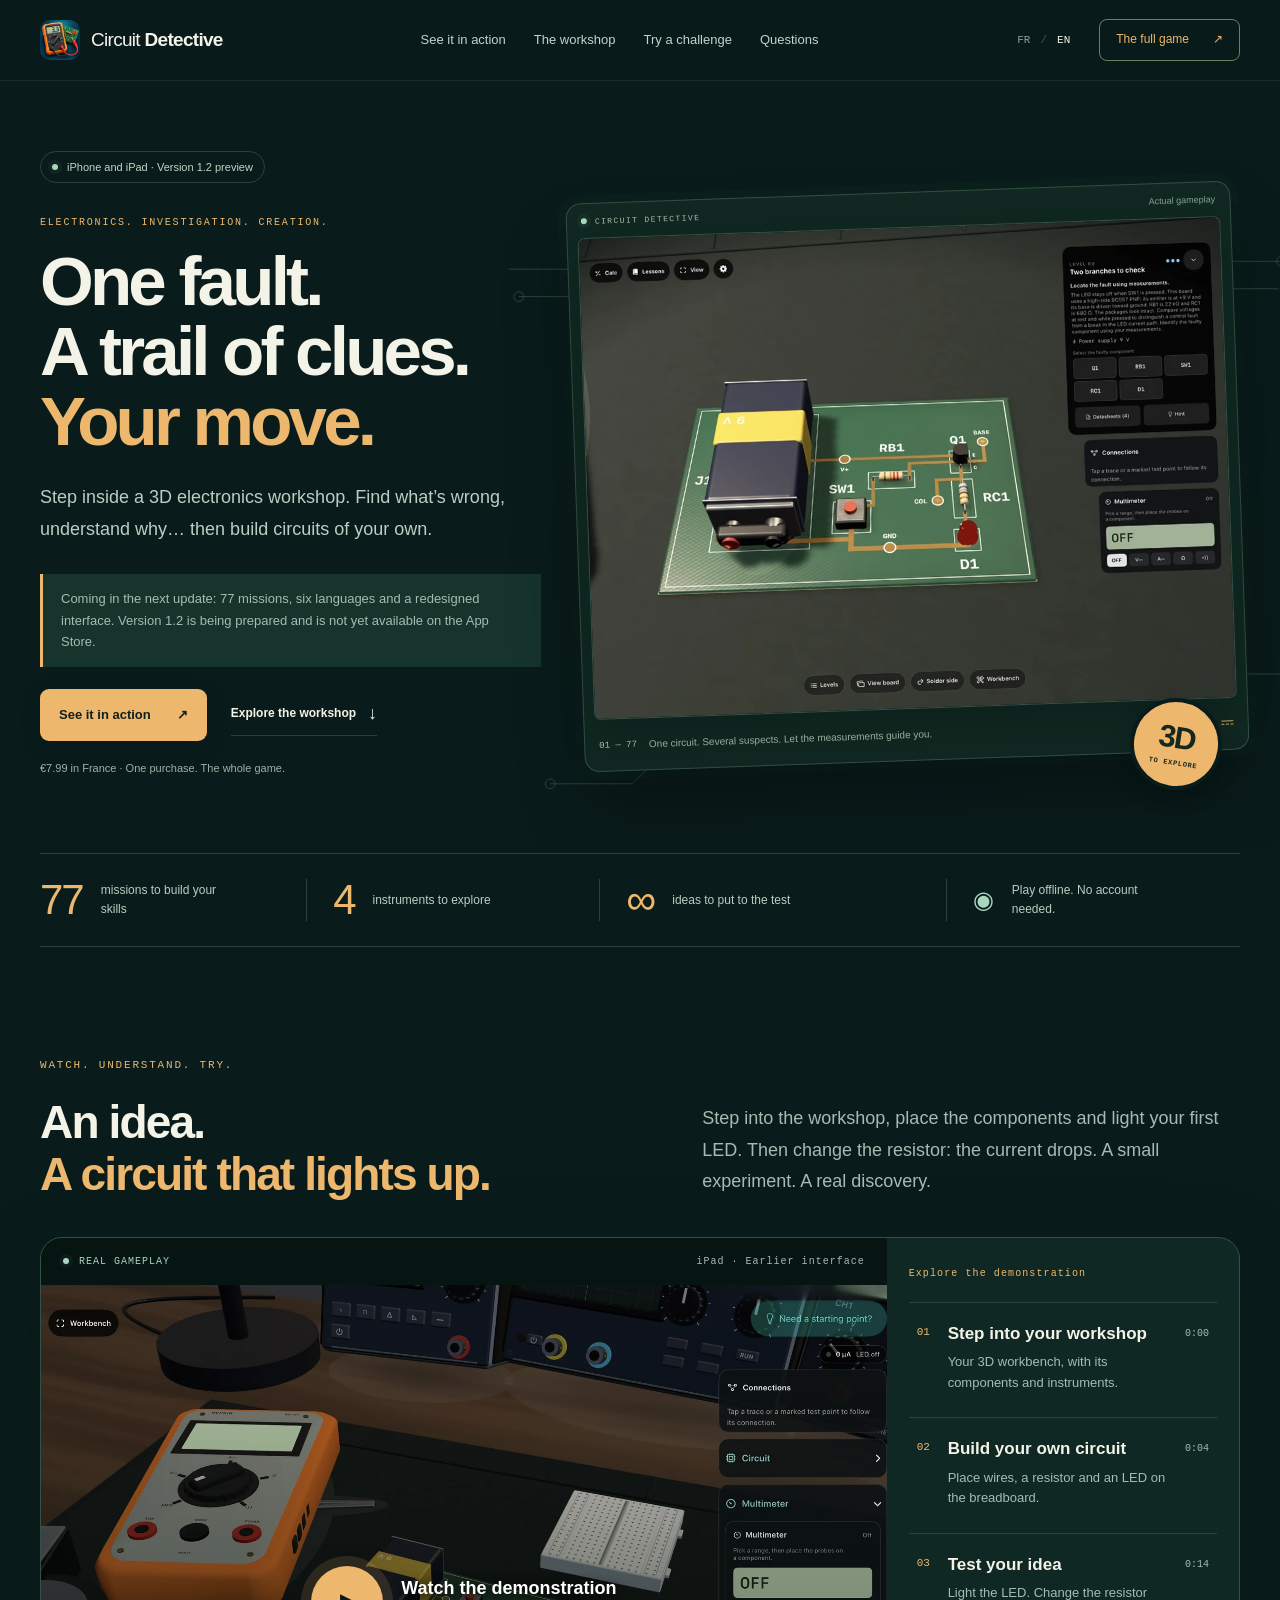
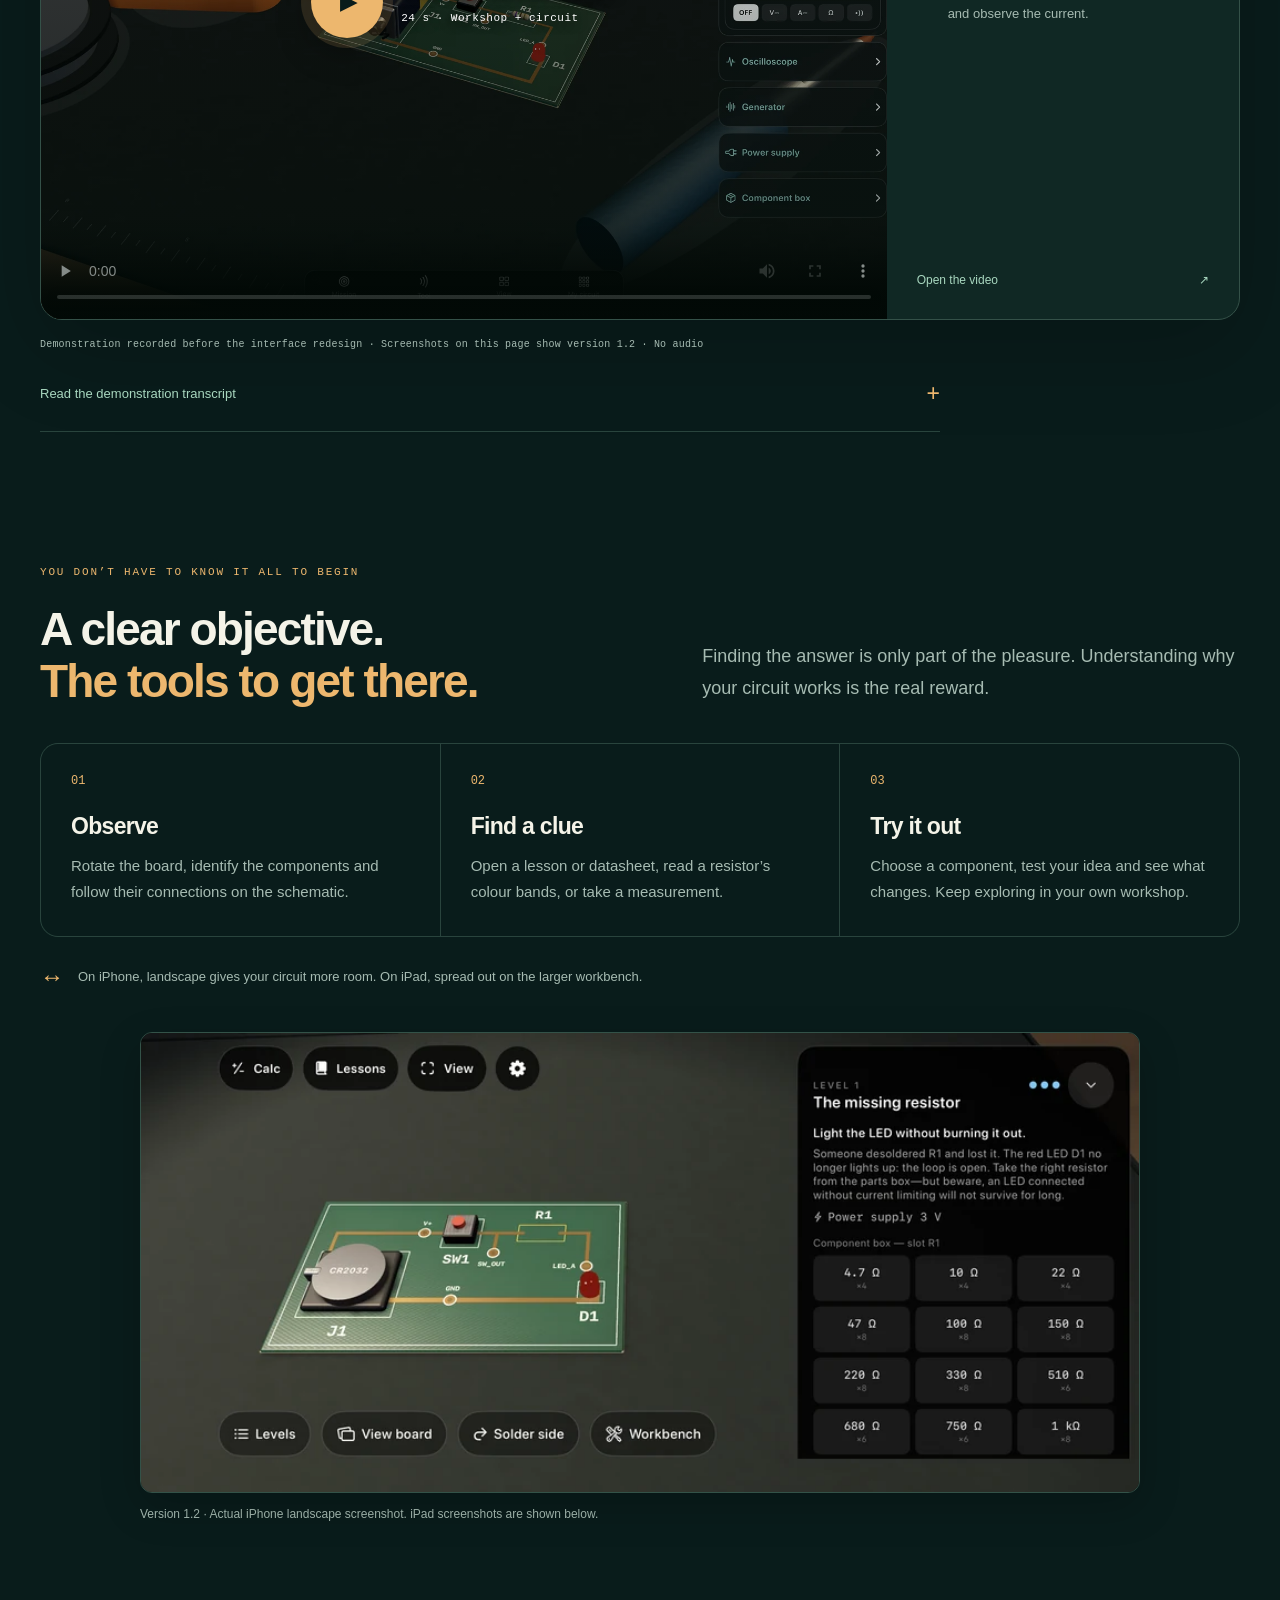
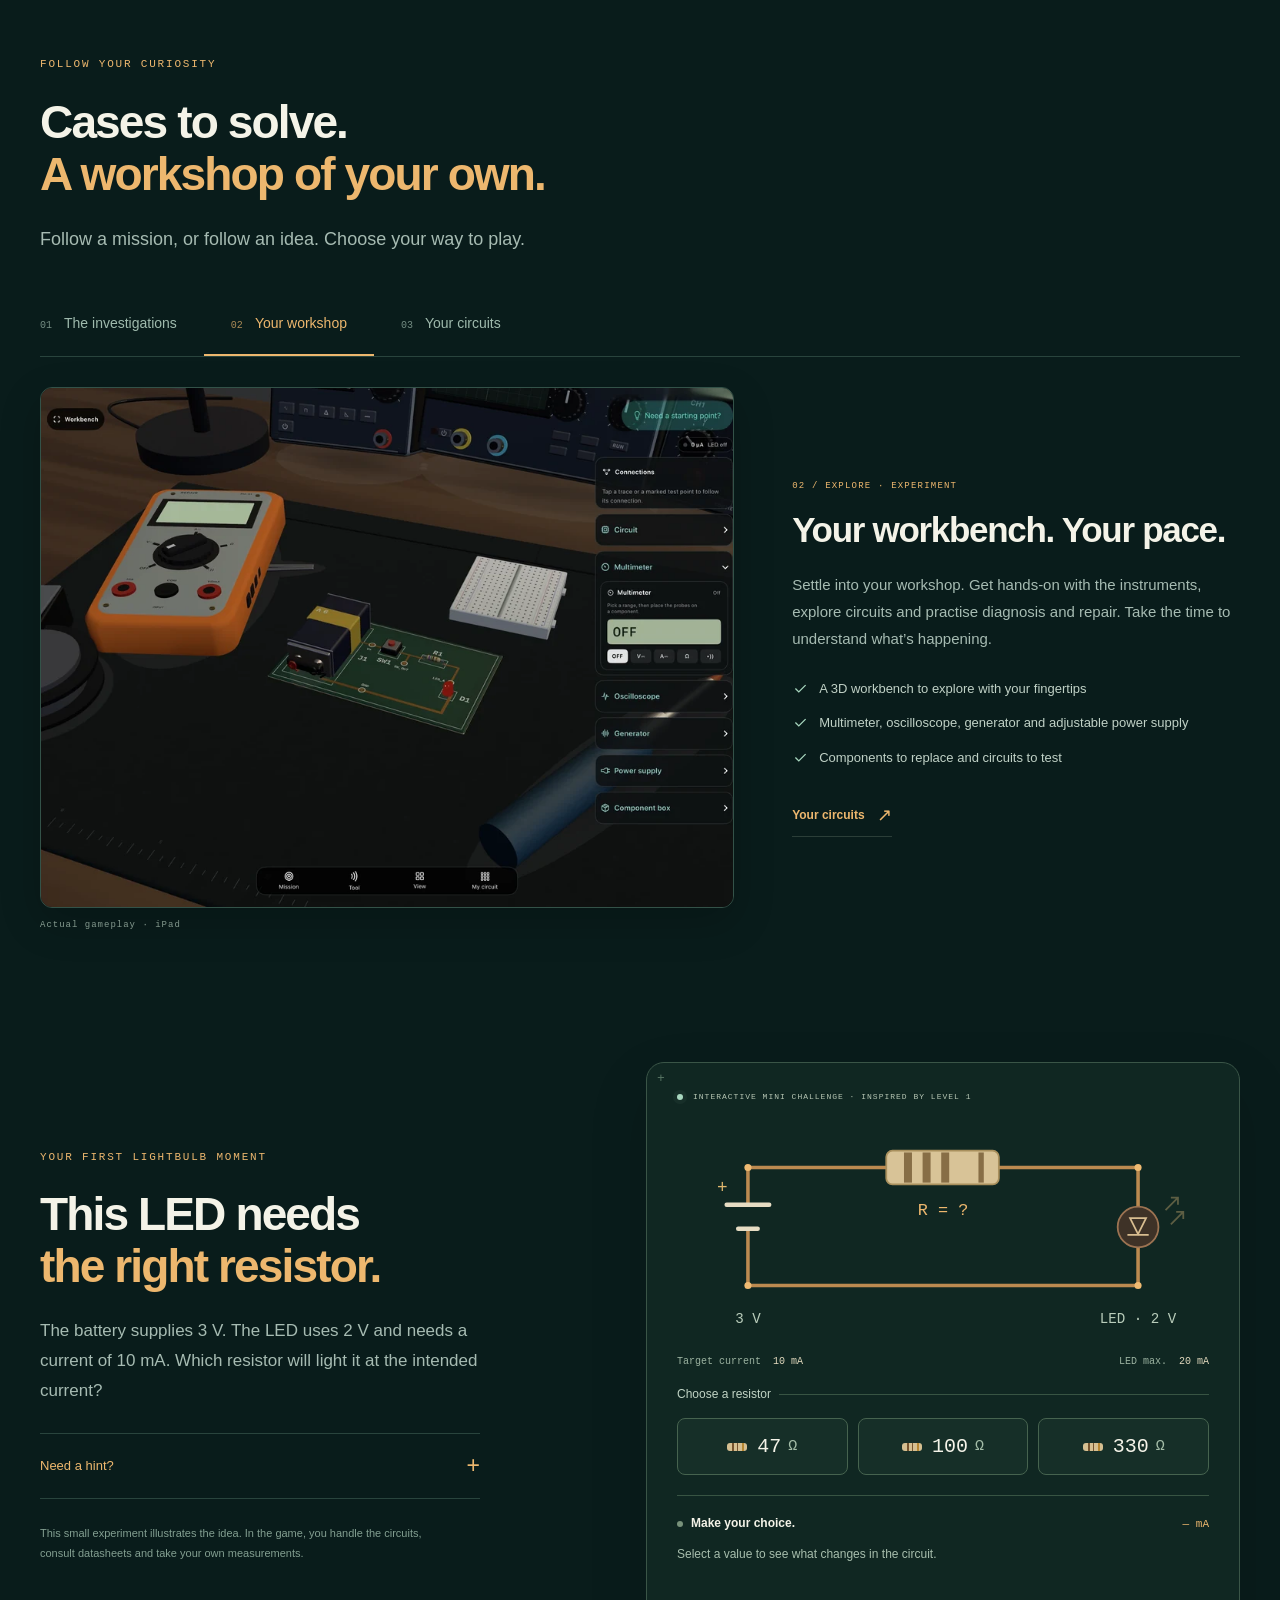
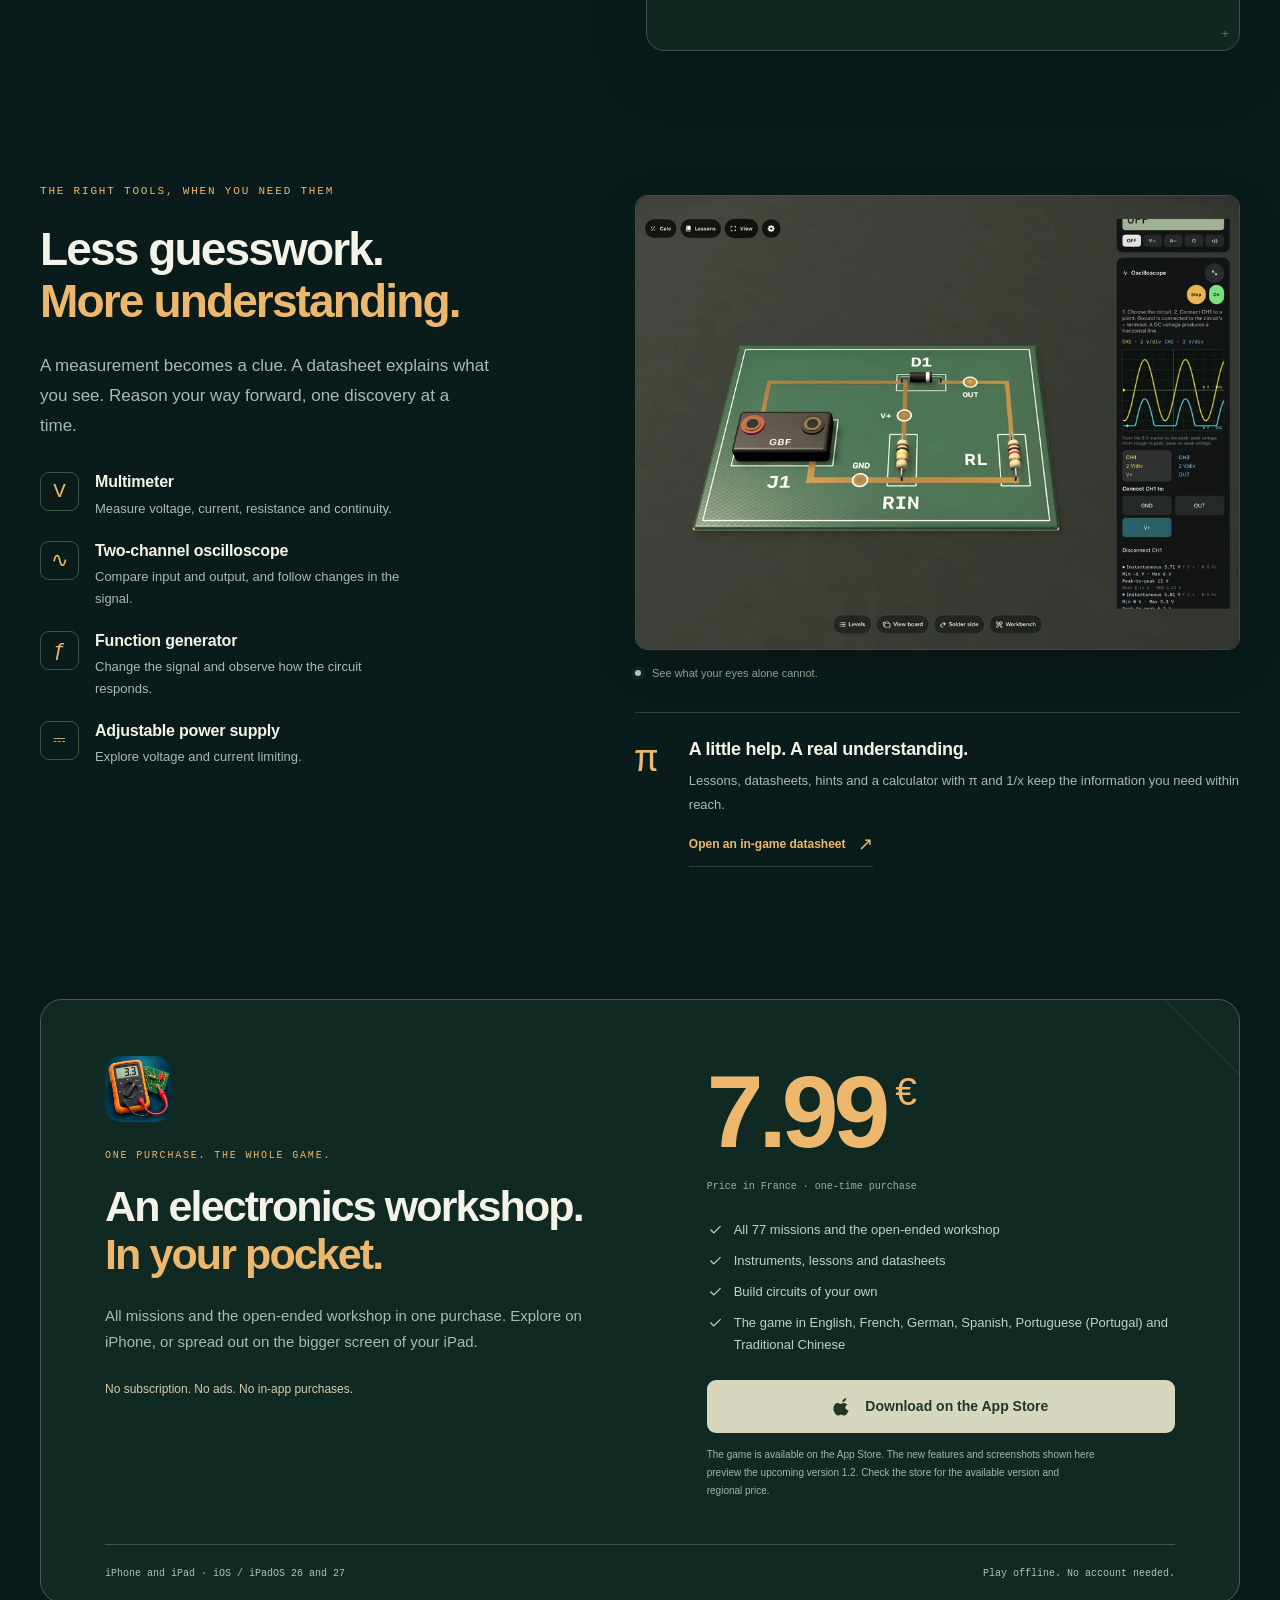
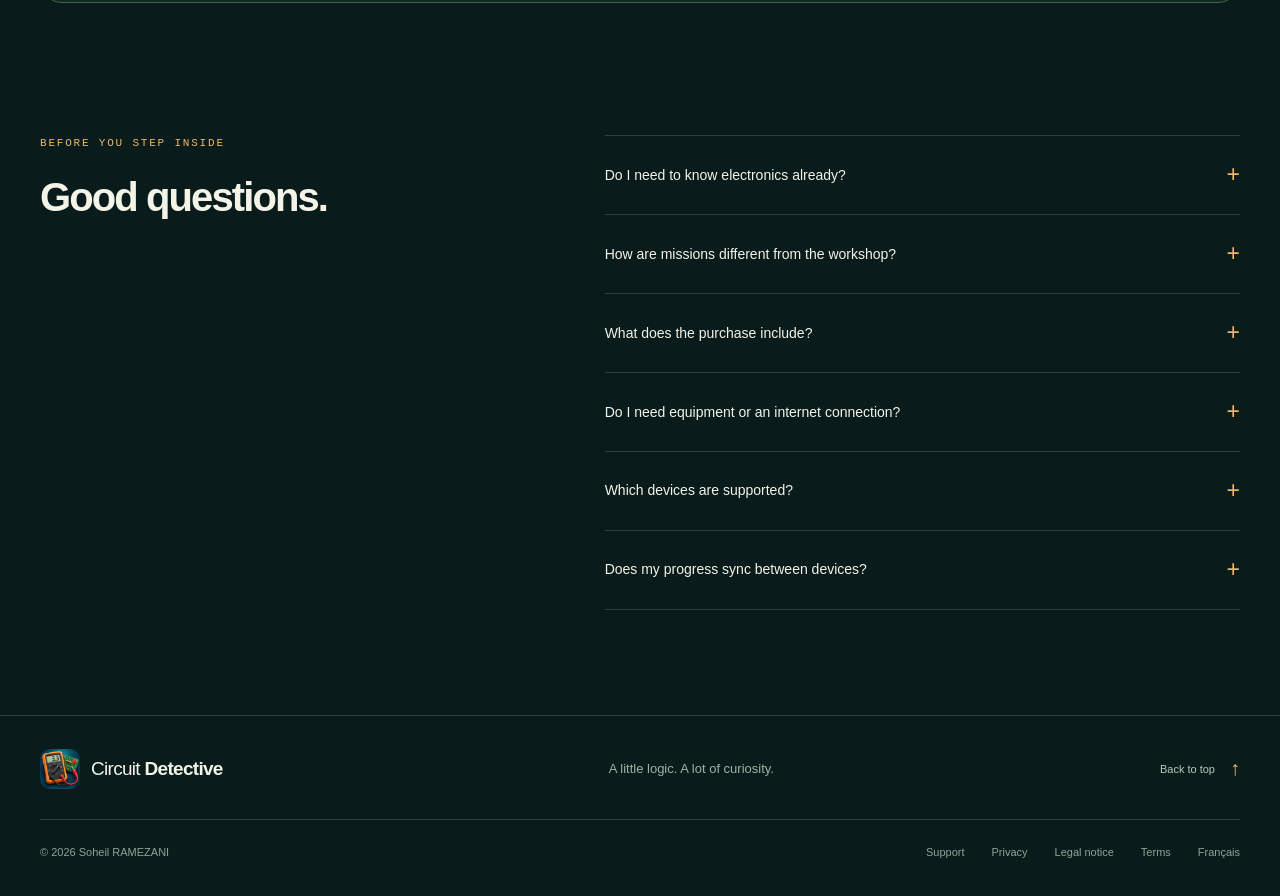
==== commit 25b5caf1: "Refresh site for version 1.2 with native iPhone and iPad captures" ====
--- a/en/index.html
+++ b/en/index.html
@@ -1,17 +1,17 @@
 <!doctype html>
-<html lang="en"><head><meta charset="utf-8"><meta name="viewport" content="width=device-width, initial-scale=1"><meta name="theme-color" content="#091c1b"><meta name="description" content="76 missions, a 3D workshop and circuits of your own. Discover Circuit Detective for iPhone and iPad. One purchase, no ads or subscription."><meta property="og:title" content="Circuit Detective — Find the fault. Discover electronics."><meta property="og:description" content="76 missions, a 3D workshop and circuits of your own. Discover Circuit Detective for iPhone and iPad. One purchase, no ads or subscription."><meta property="og:type" content="website"><link rel="canonical" href="https://xerxex52.github.io/Circuit-Detective/en/"><meta property="og:url" content="https://xerxex52.github.io/Circuit-Detective/en/"><meta property="og:image" content="https://xerxex52.github.io/Circuit-Detective/assets/en-gameplay-poster.webp"><meta property="og:locale" content="en_US"><title>Circuit Detective — Find the fault. Discover electronics.</title><link rel="alternate" hreflang="fr" href="../index.html"><link rel="alternate" hreflang="en" href="../en/index.html"><link rel="icon" href="../assets/favicon.png"><link rel="stylesheet" href="../style.css"><script src="../site.js" defer></script></head>
+<html lang="en"><head><meta charset="utf-8"><meta name="viewport" content="width=device-width, initial-scale=1"><meta name="theme-color" content="#091c1b"><meta name="description" content="Preview version 1.2: 77 missions, a 3D workshop and circuits of your own. Discover Circuit Detective for iPhone and iPad. One purchase, no ads or subscription."><meta property="og:title" content="Circuit Detective — Find the fault. Discover electronics."><meta property="og:description" content="Preview version 1.2: 77 missions, a 3D workshop and circuits of your own. Discover Circuit Detective for iPhone and iPad. One purchase, no ads or subscription."><meta property="og:type" content="website"><link rel="canonical" href="https://xerxex52.github.io/Circuit-Detective/en/"><meta property="og:url" content="https://xerxex52.github.io/Circuit-Detective/en/"><meta property="og:image" content="https://xerxex52.github.io/Circuit-Detective/assets/en-gameplay-poster.webp?rev=1.2-r2"><meta property="og:locale" content="en_US"><title>Circuit Detective — Find the fault. Discover electronics.</title><link rel="alternate" hreflang="fr" href="../index.html"><link rel="alternate" hreflang="en" href="../en/index.html"><link rel="icon" href="../assets/favicon.png"><link rel="stylesheet" href="../style.css"><script src="../site.js" defer></script></head>
 <body id="top"><noscript><style>.tab-bar,.film-chapters{display:none}.showcase-panel[hidden]{display:grid!important}.showcase-panel{margin-top:44px}.resistor-picker,.demo-feedback,.demo-reset{display:none}</style></noscript><a class="skip" href="#main">Skip to content</a>
 <header class="site-header"><div class="nav-shell"><a class="brand" href="#top"><img src="../assets/icon.webp" alt="" width="40" height="40"><span>Circuit <b>Detective</b></span></a><nav id="navigation" aria-label="Main navigation"><a href="#film">See it in action</a><a href="#atelier">The workshop</a><a href="#defi">Try a challenge</a><a href="#faq">Questions</a></nav><div class="header-actions"><div class="languages" aria-label="Choose language"><a href="../index.html" lang="fr" hreflang="fr" >FR</a><span>/</span><a href="index.html" lang="en" hreflang="en" aria-current="page">EN</a></div><a class="nav-cta" href="#inclus">The full game<span aria-hidden="true">↗</span></a><button class="menu-toggle" aria-label="Open menu" aria-expanded="false" aria-controls="navigation"><span></span><span></span></button></div></div></header>
 <main id="main">
-<section class="hero section-shell"><div class="hero-copy"><div class="availability"><span></span>Available on iPhone and iPad</div><p class="eyebrow">ELECTRONICS. INVESTIGATION. CREATION.</p><h1>One fault.<br>A trail of clues.<br><em>Your move.</em></h1><p class="lead">Step inside a 3D electronics workshop. Find what’s wrong, understand why… then build circuits of your own.</p><div class="hero-actions"><a class="button primary" href="#film">See it in action<span aria-hidden="true">↗</span></a><a class="text-link" href="#atelier">Explore the workshop<span aria-hidden="true">↓</span></a></div><p class="price-note">€7.99 in France · One purchase. The whole game.</p></div><div class="hero-visual"><svg class="hero-traces" viewBox="0 0 800 720" fill="none" aria-hidden="true"><path d="M0 145h104l48-48h356l40 40h240M10 173h104l48-48h338l40 40h245M42 670h84l54-54h306l58-58h245"/><circle cx="10" cy="173" r="5"/><circle cx="42" cy="670" r="5"/><circle cx="788" cy="137" r="5"/></svg><div class="device-mat"><div class="device-top"><span class="signal-dot"></span><span>CIRCUIT DETECTIVE</span><span class="real-label">Actual gameplay</span></div><button class="screenshot hero-screen" type="button" data-lightbox="../assets/en-case-1600.webp" data-caption="A diagnostic mission showing a circuit board, battery, transistor and LED." aria-label="Enlarge screenshot"><img src="../assets/en-case-1600.webp" srcset="../assets/en-case-900.webp 900w, ../assets/en-case-1600.webp 1600w" sizes="(max-width: 760px) calc(100vw - 40px), (max-width: 1100px) 85vw, 760px" width="1600" height="1200" alt="A diagnostic mission showing a circuit board, battery, transistor and LED." loading="eager" decoding="async" fetchpriority="high"><span class="zoom-mark" aria-hidden="true">↗</span></button><div class="device-bottom"><span>01 — 76</span><p>One circuit. Several suspects. Let the measurements guide you.</p><span aria-hidden="true">⎓</span></div></div><div class="hero-stamp" aria-hidden="true"><span>3D</span><small>TO EXPLORE</small></div></div></section>
-<div class="section-shell"><div class="stat-strip"><div><strong>76</strong><span>missions to build your skills</span></div><div><strong>4</strong><span>instruments to explore</span></div><div><strong>∞</strong><span>ideas to put to the test</span></div><div class="stat-promise"><span class="tiny-icon" aria-hidden="true">◉</span><span>Play offline. No account needed.</span></div></div></div>
-<section class="film-section section-shell section-space" id="film" aria-labelledby="film-title"><div class="film-heading"><div><p class="eyebrow">WATCH. UNDERSTAND. TRY.</p><h2 id="film-title">An idea.<br><em>A circuit that lights up.</em></h2></div><p class="section-intro">Step into the workshop, place the components and light your first LED. Then change the resistor: the current drops. A small experiment. A real discovery.</p></div><div class="film-stage"><div class="film-screen"><div class="film-topline"><span><i class="signal-dot" aria-hidden="true"></i>REAL GAMEPLAY</span><span>Recorded in the iPad simulator</span></div><div class="video-frame"><video id="gameplay" controls playsinline preload="none" poster="../assets/en-gameplay-poster.webp" width="1600" height="1200" aria-label="Watch the demonstration"><source src="../assets/en-gameplay.mp4" type="video/mp4"><track kind="captions" src="../assets/en-gameplay.vtt" srclang="en" label="English explanations" default><p><a href="../assets/en-gameplay.mp4">Open the video</a></p></video><button class="film-play" type="button" aria-label="Watch the demonstration" hidden><span class="play-disc" aria-hidden="true">▶</span><span>Watch the demonstration<small>24 s · Workshop + circuit</small></span></button></div></div><div class="film-chapters"><p class="eyebrow">Explore the demonstration</p><button class="film-chapter" data-seek="0.00" type="button"><span class="chapter-index">01</span><span><strong>Step into your workshop</strong><span>Your 3D workbench, with its components and instruments.</span></span><span class="chapter-time">0:00</span></button><button class="film-chapter" data-seek="4.30" type="button"><span class="chapter-index">02</span><span><strong>Build your own circuit</strong><span>Place wires, a resistor and an LED on the breadboard.</span></span><span class="chapter-time">0:04</span></button><button class="film-chapter" data-seek="14.18" type="button"><span class="chapter-index">03</span><span><strong>Test your idea</strong><span>Light the LED. Change the resistor and observe the current.</span></span><span class="chapter-time">0:14</span></button><a class="film-download" href="../assets/en-gameplay.mp4">Open the video<span aria-hidden="true">↗</span></a></div></div><p class="film-caption">Actual game interface · Session recorded in the simulator · No audio</p><details class="film-transcript"><summary>Read the demonstration transcript<span aria-hidden="true">+</span></summary><div><p>The open-ended workshop offers a 3D workbench with the board and instruments. You can explore it from different angles.</p><p>On the breadboard, the sequence places a wire, a 330 Ω resistor, an LED and a return wire. Switching on the 5 V supply lights the LED. Replacing the resistor with 1 kΩ reduces the current, which is reflected in the circuit diagnostics.</p></div></details></section>
-<section class="first-steps section-shell section-space"><div class="film-heading"><div><p class="eyebrow">YOU DON’T HAVE TO KNOW IT ALL TO BEGIN</p><h2>A clear objective.<br><em>The tools to get there.</em></h2></div><p class="section-intro">Finding the answer is only part of the pleasure. Understanding why your circuit works is the real reward.</p></div><div class="steps-grid"><article><span class="step-number" aria-hidden="true">01</span><h3>Observe</h3><p>Rotate the board, identify the components and follow their connections on the schematic.</p></article><article><span class="step-number" aria-hidden="true">02</span><h3>Find a clue</h3><p>Open a lesson or datasheet, read a resistor’s colour bands, or take a measurement.</p></article><article><span class="step-number" aria-hidden="true">03</span><h3>Try it out</h3><p>Choose a component, test your idea and see what changes. Keep exploring in your own workshop.</p></article></div><p class="device-tip"><span aria-hidden="true">↔</span>On iPhone, landscape gives your circuit more room. On iPad, spread out on the larger workbench.</p></section>
-<section class="experience section-shell section-space" id="experience"><div class="section-heading"><p class="eyebrow">FOLLOW YOUR CURIOSITY</p><h2>Cases to solve.<br><em>A workshop of your own.</em></h2><p class="section-intro">Follow a mission, or follow an idea. Choose your way to play.</p></div><div id="atelier" class="showcase"><div class="tab-bar" role="tablist" aria-label="Game modes"><button id="tab-0" role="tab" aria-selected="false" aria-controls="panel-0" tabindex="-1" data-tab="0"><span class="tab-number">01</span>The investigations</button><button id="tab-1" role="tab" aria-selected="true" aria-controls="panel-1" tabindex="0" data-tab="1"><span class="tab-number">02</span>Your workshop</button><button id="tab-2" role="tab" aria-selected="false" aria-controls="panel-2" tabindex="-1" data-tab="2"><span class="tab-number">03</span>Your circuits</button></div><div class="showcase-panel" id="panel-0" role="tabpanel" aria-labelledby="tab-0" tabindex="0" hidden><div class="panel-photo"><button class="screenshot " type="button" data-lightbox="../assets/en-case-1600.webp" data-caption="A diagnostic mission with a circuit board to investigate." aria-label="Enlarge screenshot"><img src="../assets/en-case-1600.webp" srcset="../assets/en-case-900.webp 900w, ../assets/en-case-1600.webp 1600w" sizes="(max-width: 760px) calc(100vw - 40px), (max-width: 1100px) 85vw, 760px" width="1600" height="1200" alt="A diagnostic mission with a circuit board to investigate." loading="lazy" decoding="async" ><span class="zoom-mark" aria-hidden="true">↗</span></button><span class="photo-meta">Actual gameplay · iPad</span></div><div class="panel-copy"><p class="eyebrow">01 / OBSERVE · MEASURE · DEDUCE</p><h3>The answer is in the circuit.</h3><p>An LED that won’t light. An unexpected voltage. A signal that has changed. Examine the board from every angle and use measurements to narrow down the suspects.</p><ul class="check-list"><li><svg viewBox="0 0 20 20" aria-hidden="true"><path d="m4 10 4 4 8-8"/></svg><span>75 progressive missions and an optional soldering challenge</span></li><li><svg viewBox="0 0 20 20" aria-hidden="true"><path d="m4 10 4 4 8-8"/></svg><span>From resistors and LEDs to diodes, capacitors and transistors</span></li><li><svg viewBox="0 0 20 20" aria-hidden="true"><path d="m4 10 4 4 8-8"/></svg><span>Three new investigations: measure, identify the fault and verify the repair</span></li><li><svg viewBox="0 0 20 20" aria-hidden="true"><path d="m4 10 4 4 8-8"/></svg><span>Hints when you need a nudge in the right direction</span></li></ul><button class="text-link" data-select-tab="2">Your circuits<span aria-hidden="true">↗</span></button></div></div><div class="showcase-panel" id="panel-1" role="tabpanel" aria-labelledby="tab-1" tabindex="0" ><div class="panel-photo"><button class="screenshot " type="button" data-lightbox="../assets/en-workshop-1600.webp" data-caption="3D workshop with multimeter, breadboard, circuit, oscilloscope and soldering iron." aria-label="Enlarge screenshot"><img src="../assets/en-workshop-1600.webp" srcset="../assets/en-workshop-900.webp 900w, ../assets/en-workshop-1600.webp 1600w" sizes="(max-width: 760px) calc(100vw - 40px), (max-width: 1100px) 85vw, 760px" width="1600" height="1200" alt="3D workshop with multimeter, breadboard, circuit, oscilloscope and soldering iron." loading="lazy" decoding="async" ><span class="zoom-mark" aria-hidden="true">↗</span></button><span class="photo-meta">Actual gameplay · iPad</span></div><div class="panel-copy"><p class="eyebrow">02 / EXPLORE · EXPERIMENT</p><h3>Your workbench. Your pace.</h3><p>Settle into your workshop. Get hands-on with the instruments, explore circuits and practise diagnosis and repair. Take the time to understand what’s happening.</p><ul class="check-list"><li><svg viewBox="0 0 20 20" aria-hidden="true"><path d="m4 10 4 4 8-8"/></svg><span>A 3D workbench to explore with your fingertips</span></li><li><svg viewBox="0 0 20 20" aria-hidden="true"><path d="m4 10 4 4 8-8"/></svg><span>Multimeter, oscilloscope, generator and adjustable power supply</span></li><li><svg viewBox="0 0 20 20" aria-hidden="true"><path d="m4 10 4 4 8-8"/></svg><span>Components to replace and circuits to test</span></li></ul><button class="text-link" data-select-tab="2">Your circuits<span aria-hidden="true">↗</span></button></div></div><div class="showcase-panel" id="panel-2" role="tabpanel" aria-labelledby="tab-2" tabindex="0" hidden><div class="panel-photo"><button class="screenshot " type="button" data-lightbox="../assets/en-breadboard-1600.webp" data-caption="Virtual breadboard with two branches, two resistors and two glowing LEDs." aria-label="Enlarge screenshot"><img src="../assets/en-breadboard-1600.webp" srcset="../assets/en-breadboard-900.webp 900w, ../assets/en-breadboard-1600.webp 1600w" sizes="(max-width: 760px) calc(100vw - 40px), (max-width: 1100px) 85vw, 760px" width="1600" height="1200" alt="Virtual breadboard with two branches, two resistors and two glowing LEDs." loading="lazy" decoding="async" ><span class="zoom-mark" aria-hidden="true">↗</span></button><span class="photo-meta">Actual gameplay · iPad</span></div><div class="panel-copy"><p class="eyebrow">03 / IMAGINE · BUILD · TEST</p><h3>What if you built it yourself?</h3><p>Place components on the breadboard, connect the wires and switch on the power. Change your circuit and watch how its behaviour changes.</p><ul class="check-list"><li><svg viewBox="0 0 20 20" aria-hidden="true"><path d="m4 10 4 4 8-8"/></svg><span>Editable examples to get you started</span></li><li><svg viewBox="0 0 20 20" aria-hidden="true"><path d="m4 10 4 4 8-8"/></svg><span>Wires, resistors, LEDs, diodes, capacitors and switches</span></li><li><svg viewBox="0 0 20 20" aria-hidden="true"><path d="m4 10 4 4 8-8"/></svg><span>Your circuits saved on your device</span></li></ul><a class="text-link" href="#atelier">Explore the workshop<span aria-hidden="true">↓</span></a></div></div></div></section>
+<section class="hero section-shell"><div class="hero-copy"><div class="availability"><span></span>iPhone and iPad · Version 1.2 preview</div><p class="eyebrow">ELECTRONICS. INVESTIGATION. CREATION.</p><h1>One fault.<br>A trail of clues.<br><em>Your move.</em></h1><p class="lead">Step inside a 3D electronics workshop. Find what’s wrong, understand why… then build circuits of your own.</p><p class="release-preview">Coming in the next update: 77 missions, six languages and a redesigned interface. Version 1.2 is being prepared and is not yet available on the App Store.</p><div class="hero-actions"><a class="button primary" href="#film">See it in action<span aria-hidden="true">↗</span></a><a class="text-link" href="#atelier">Explore the workshop<span aria-hidden="true">↓</span></a></div><p class="price-note">€7.99 in France · One purchase. The whole game.</p></div><div class="hero-visual"><svg class="hero-traces" viewBox="0 0 800 720" fill="none" aria-hidden="true"><path d="M0 145h104l48-48h356l40 40h240M10 173h104l48-48h338l40 40h245M42 670h84l54-54h306l58-58h245"/><circle cx="10" cy="173" r="5"/><circle cx="42" cy="670" r="5"/><circle cx="788" cy="137" r="5"/></svg><div class="device-mat"><div class="device-top"><span class="signal-dot"></span><span>CIRCUIT DETECTIVE</span><span class="real-label">Actual gameplay</span></div><button class="screenshot hero-screen" type="button" data-lightbox="../assets/en-case-1600.webp?rev=1.2-r2" data-caption="A diagnostic mission showing a circuit board, battery, transistor and LED." aria-label="Enlarge screenshot"><img src="../assets/en-case-1600.webp?rev=1.2-r2" srcset="../assets/en-case-900.webp?rev=1.2-r2 900w, ../assets/en-case-1600.webp?rev=1.2-r2 1600w" sizes="(max-width: 760px) calc(100vw - 40px), (max-width: 1100px) 85vw, 760px" width="1600" height="1200" alt="A diagnostic mission showing a circuit board, battery, transistor and LED." loading="eager" decoding="async" fetchpriority="high"><span class="zoom-mark" aria-hidden="true">↗</span></button><div class="device-bottom"><span>01 — 77</span><p>One circuit. Several suspects. Let the measurements guide you.</p><span aria-hidden="true">⎓</span></div></div><div class="hero-stamp" aria-hidden="true"><span>3D</span><small>TO EXPLORE</small></div></div></section>
+<div class="section-shell"><div class="stat-strip"><div><strong>77</strong><span>missions to build your skills</span></div><div><strong>4</strong><span>instruments to explore</span></div><div><strong>∞</strong><span>ideas to put to the test</span></div><div class="stat-promise"><span class="tiny-icon" aria-hidden="true">◉</span><span>Play offline. No account needed.</span></div></div></div>
+<section class="film-section section-shell section-space" id="film" aria-labelledby="film-title"><div class="film-heading"><div><p class="eyebrow">WATCH. UNDERSTAND. TRY.</p><h2 id="film-title">An idea.<br><em>A circuit that lights up.</em></h2></div><p class="section-intro">Step into the workshop, place the components and light your first LED. Then change the resistor: the current drops. A small experiment. A real discovery.</p></div><div class="film-stage"><div class="film-screen"><div class="film-topline"><span><i class="signal-dot" aria-hidden="true"></i>REAL GAMEPLAY</span><span>iPad · Earlier interface</span></div><div class="video-frame"><video id="gameplay" controls playsinline preload="none" poster="../assets/en-gameplay-poster.webp?rev=1.2-r2" width="1600" height="1200" aria-label="Watch the demonstration"><source src="../assets/en-gameplay.mp4" type="video/mp4"><track kind="captions" src="../assets/en-gameplay.vtt" srclang="en" label="English explanations" default><p><a href="../assets/en-gameplay.mp4">Open the video</a></p></video><button class="film-play" type="button" aria-label="Watch the demonstration" hidden><span class="play-disc" aria-hidden="true">▶</span><span>Watch the demonstration<small>24 s · Workshop + circuit</small></span></button></div></div><div class="film-chapters"><p class="eyebrow">Explore the demonstration</p><button class="film-chapter" data-seek="0.00" type="button"><span class="chapter-index">01</span><span><strong>Step into your workshop</strong><span>Your 3D workbench, with its components and instruments.</span></span><span class="chapter-time">0:00</span></button><button class="film-chapter" data-seek="4.30" type="button"><span class="chapter-index">02</span><span><strong>Build your own circuit</strong><span>Place wires, a resistor and an LED on the breadboard.</span></span><span class="chapter-time">0:04</span></button><button class="film-chapter" data-seek="14.18" type="button"><span class="chapter-index">03</span><span><strong>Test your idea</strong><span>Light the LED. Change the resistor and observe the current.</span></span><span class="chapter-time">0:14</span></button><a class="film-download" href="../assets/en-gameplay.mp4">Open the video<span aria-hidden="true">↗</span></a></div></div><p class="film-caption">Demonstration recorded before the interface redesign · Screenshots on this page show version 1.2 · No audio</p><details class="film-transcript"><summary>Read the demonstration transcript<span aria-hidden="true">+</span></summary><div><p>The open-ended workshop offers a 3D workbench with the board and instruments. You can explore it from different angles.</p><p>On the breadboard, the sequence places a wire, a 330 Ω resistor, an LED and a return wire. Switching on the 5 V supply lights the LED. Replacing the resistor with 1 kΩ reduces the current, which is reflected in the circuit diagnostics.</p></div></details></section>
+<section class="first-steps section-shell section-space"><div class="film-heading"><div><p class="eyebrow">YOU DON’T HAVE TO KNOW IT ALL TO BEGIN</p><h2>A clear objective.<br><em>The tools to get there.</em></h2></div><p class="section-intro">Finding the answer is only part of the pleasure. Understanding why your circuit works is the real reward.</p></div><div class="steps-grid"><article><span class="step-number" aria-hidden="true">01</span><h3>Observe</h3><p>Rotate the board, identify the components and follow their connections on the schematic.</p></article><article><span class="step-number" aria-hidden="true">02</span><h3>Find a clue</h3><p>Open a lesson or datasheet, read a resistor’s colour bands, or take a measurement.</p></article><article><span class="step-number" aria-hidden="true">03</span><h3>Try it out</h3><p>Choose a component, test your idea and see what changes. Keep exploring in your own workshop.</p></article></div><p class="device-tip"><span aria-hidden="true">↔</span>On iPhone, landscape gives your circuit more room. On iPad, spread out on the larger workbench.</p><figure class="phone-preview"><button class="screenshot " type="button" data-lightbox="../assets/en-iphone-1600.webp?rev=1.2-r2" data-caption="Redesigned iPhone interface with aligned controls and the mission panel on the right." aria-label="Enlarge screenshot"><img src="../assets/en-iphone-1600.webp?rev=1.2-r2" srcset="../assets/en-iphone-900.webp?rev=1.2-r2 900w, ../assets/en-iphone-1600.webp?rev=1.2-r2 1600w" sizes="(max-width: 760px) calc(100vw - 40px), (max-width: 1100px) 85vw, 760px" width="1600" height="736" alt="Redesigned iPhone interface with aligned controls and the mission panel on the right." loading="lazy" decoding="async" ><span class="zoom-mark" aria-hidden="true">↗</span></button><figcaption>Version 1.2 · Actual iPhone landscape screenshot. iPad screenshots are shown below.</figcaption></figure></section>
+<section class="experience section-shell section-space" id="experience"><div class="section-heading"><p class="eyebrow">FOLLOW YOUR CURIOSITY</p><h2>Cases to solve.<br><em>A workshop of your own.</em></h2><p class="section-intro">Follow a mission, or follow an idea. Choose your way to play.</p></div><div id="atelier" class="showcase"><div class="tab-bar" role="tablist" aria-label="Game modes"><button id="tab-0" role="tab" aria-selected="false" aria-controls="panel-0" tabindex="-1" data-tab="0"><span class="tab-number">01</span>The investigations</button><button id="tab-1" role="tab" aria-selected="true" aria-controls="panel-1" tabindex="0" data-tab="1"><span class="tab-number">02</span>Your workshop</button><button id="tab-2" role="tab" aria-selected="false" aria-controls="panel-2" tabindex="-1" data-tab="2"><span class="tab-number">03</span>Your circuits</button></div><div class="showcase-panel" id="panel-0" role="tabpanel" aria-labelledby="tab-0" tabindex="0" hidden><div class="panel-photo"><button class="screenshot " type="button" data-lightbox="../assets/en-case-1600.webp?rev=1.2-r2" data-caption="A diagnostic mission with a circuit board to investigate." aria-label="Enlarge screenshot"><img src="../assets/en-case-1600.webp?rev=1.2-r2" srcset="../assets/en-case-900.webp?rev=1.2-r2 900w, ../assets/en-case-1600.webp?rev=1.2-r2 1600w" sizes="(max-width: 760px) calc(100vw - 40px), (max-width: 1100px) 85vw, 760px" width="1600" height="1200" alt="A diagnostic mission with a circuit board to investigate." loading="lazy" decoding="async" ><span class="zoom-mark" aria-hidden="true">↗</span></button><span class="photo-meta">Actual gameplay · iPad</span></div><div class="panel-copy"><p class="eyebrow">01 / OBSERVE · MEASURE · DEDUCE</p><h3>The answer is in the circuit.</h3><p>An LED that won’t light. An unexpected voltage. A signal that has changed. Examine the board from every angle and use measurements to narrow down the suspects.</p><ul class="check-list"><li><svg viewBox="0 0 20 20" aria-hidden="true"><path d="m4 10 4 4 8-8"/></svg><span>76 progressive missions and an optional soldering challenge</span></li><li><svg viewBox="0 0 20 20" aria-hidden="true"><path d="m4 10 4 4 8-8"/></svg><span>From resistors and LEDs to diodes, capacitors and transistors</span></li><li><svg viewBox="0 0 20 20" aria-hidden="true"><path d="m4 10 4 4 8-8"/></svg><span>Four investigations: measure, identify the fault and verify the repair</span></li><li><svg viewBox="0 0 20 20" aria-hidden="true"><path d="m4 10 4 4 8-8"/></svg><span>Hints when you need a nudge in the right direction</span></li></ul><button class="text-link" data-select-tab="2">Your circuits<span aria-hidden="true">↗</span></button></div></div><div class="showcase-panel" id="panel-1" role="tabpanel" aria-labelledby="tab-1" tabindex="0" ><div class="panel-photo"><button class="screenshot " type="button" data-lightbox="../assets/en-workshop-1600.webp?rev=1.2-r2" data-caption="3D workshop with multimeter, breadboard, circuit, oscilloscope and soldering iron." aria-label="Enlarge screenshot"><img src="../assets/en-workshop-1600.webp?rev=1.2-r2" srcset="../assets/en-workshop-900.webp?rev=1.2-r2 900w, ../assets/en-workshop-1600.webp?rev=1.2-r2 1600w" sizes="(max-width: 760px) calc(100vw - 40px), (max-width: 1100px) 85vw, 760px" width="1600" height="1200" alt="3D workshop with multimeter, breadboard, circuit, oscilloscope and soldering iron." loading="lazy" decoding="async" ><span class="zoom-mark" aria-hidden="true">↗</span></button><span class="photo-meta">Actual gameplay · iPad</span></div><div class="panel-copy"><p class="eyebrow">02 / EXPLORE · EXPERIMENT</p><h3>Your workbench. Your pace.</h3><p>Settle into your workshop. Get hands-on with the instruments, explore circuits and practise diagnosis and repair. Take the time to understand what’s happening.</p><ul class="check-list"><li><svg viewBox="0 0 20 20" aria-hidden="true"><path d="m4 10 4 4 8-8"/></svg><span>A 3D workbench to explore with your fingertips</span></li><li><svg viewBox="0 0 20 20" aria-hidden="true"><path d="m4 10 4 4 8-8"/></svg><span>Multimeter, oscilloscope, generator and adjustable power supply</span></li><li><svg viewBox="0 0 20 20" aria-hidden="true"><path d="m4 10 4 4 8-8"/></svg><span>Components to replace and circuits to test</span></li></ul><button class="text-link" data-select-tab="2">Your circuits<span aria-hidden="true">↗</span></button></div></div><div class="showcase-panel" id="panel-2" role="tabpanel" aria-labelledby="tab-2" tabindex="0" hidden><div class="panel-photo"><button class="screenshot " type="button" data-lightbox="../assets/en-breadboard-1600.webp?rev=1.2-r2" data-caption="Virtual breadboard with two branches, two resistors and two glowing LEDs." aria-label="Enlarge screenshot"><img src="../assets/en-breadboard-1600.webp?rev=1.2-r2" srcset="../assets/en-breadboard-900.webp?rev=1.2-r2 900w, ../assets/en-breadboard-1600.webp?rev=1.2-r2 1600w" sizes="(max-width: 760px) calc(100vw - 40px), (max-width: 1100px) 85vw, 760px" width="1600" height="1200" alt="Virtual breadboard with two branches, two resistors and two glowing LEDs." loading="lazy" decoding="async" ><span class="zoom-mark" aria-hidden="true">↗</span></button><span class="photo-meta">Actual gameplay · iPad</span></div><div class="panel-copy"><p class="eyebrow">03 / IMAGINE · BUILD · TEST</p><h3>What if you built it yourself?</h3><p>Place components on the breadboard, connect the wires and switch on the power. Change your circuit and watch how its behaviour changes.</p><ul class="check-list"><li><svg viewBox="0 0 20 20" aria-hidden="true"><path d="m4 10 4 4 8-8"/></svg><span>Three guided projects and editable examples to get you started</span></li><li><svg viewBox="0 0 20 20" aria-hidden="true"><path d="m4 10 4 4 8-8"/></svg><span>Wires, resistors, LEDs, diodes, capacitors and switches</span></li><li><svg viewBox="0 0 20 20" aria-hidden="true"><path d="m4 10 4 4 8-8"/></svg><span>Your circuits saved on your device</span></li></ul><a class="text-link" href="#atelier">Explore the workshop<span aria-hidden="true">↓</span></a></div></div></div></section>
 <section class="demo-section section-shell section-space" id="defi"><div class="demo-copy"><p class="eyebrow">YOUR FIRST LIGHTBULB MOMENT</p><h2>This LED needs<br><em>the right resistor.</em></h2><p class="section-intro">The battery supplies 3 V. The LED uses 2 V and needs a current of 10 mA. Which resistor will light it at the intended current?</p><details class="hint"><summary>Need a hint?<span aria-hidden="true">+</span></summary><p>There is 1 V across the resistor: 3 V − 2 V. Ohm’s law gives R = V ÷ I. Remember to convert 10 mA to 0.01 A.</p></details><p class="demo-note">This small experiment illustrates the idea. In the game, you handle the circuits, consult datasheets and take your own measurements.</p></div><div class="demo-card"><noscript><p>Enable JavaScript to try this interactive mini challenge.</p></noscript><div class="demo-card-top"><span class="signal-dot"></span>INTERACTIVE MINI CHALLENGE · INSPIRED BY LEVEL 1</div><svg id="demo-circuit" viewBox="0 0 600 255" role="img" aria-labelledby="circuit-title circuit-description"><title id="circuit-title">Series circuit: battery, resistor and LED</title><desc id="circuit-description">3 V battery, 2 V LED, target current 10 mA. Choose a resistor using the buttons below.</desc><path class="copper" d="M80 99V57h156m127 0h157v133H80v-64"/><path class="battery-plate" d="M56 99h48m-35 27h22"/><text x="80" y="232" text-anchor="middle">3 V</text><text class="symbol-label" x="45" y="86">+</text><rect class="resistor-body" x="236" y="38" width="127" height="38" rx="7"/><rect class="resistor-band" x="256" y="40" width="9" height="34"/><rect class="resistor-band" x="277" y="40" width="9" height="34"/><rect class="resistor-band" x="298" y="40" width="9" height="34"/><rect class="resistor-band" x="340" y="40" width="6" height="34"/><text id="resistor-value" x="300" y="111" text-anchor="middle">R = ?</text><circle id="led-halo" cx="520" cy="124" r="45"/><circle id="demo-led" cx="520" cy="124" r="23"/><path class="led-mark" transform="rotate(90 520 124)" d="m510 115 18 9-18 9zM529 112v24"/><path class="light-arrow" d="m551 105 14-14m-8 0h8v8m-8 22 14-14m-8 0h8v8"/><text x="520" y="232" text-anchor="middle">LED · 2 V</text><circle class="junction" cx="80" cy="57" r="4"/><circle class="junction" cx="80" cy="190" r="4"/><circle class="junction" cx="520" cy="57" r="4"/><circle class="junction" cx="520" cy="190" r="4"/></svg><div class="demo-specs"><span>Target current <b>10 mA</b></span><span>LED max. <b>20 mA</b></span></div><fieldset class="resistor-picker"><legend>Choose a resistor</legend><div><button type="button" class="resistor-option" data-resistor="47" aria-pressed="false"><span class="mini-resistor" aria-hidden="true"></span>47 <span>Ω</span></button><button type="button" class="resistor-option" data-resistor="100" aria-pressed="false"><span class="mini-resistor" aria-hidden="true"></span>100 <span>Ω</span></button><button type="button" class="resistor-option" data-resistor="330" aria-pressed="false"><span class="mini-resistor" aria-hidden="true"></span>330 <span>Ω</span></button></div></fieldset><div class="demo-feedback" aria-live="polite" aria-atomic="true"><div class="feedback-heading"><span class="feedback-dot"></span><strong id="feedback-title">Make your choice.</strong><output id="current-output">— mA</output></div><p id="feedback-text">Select a value to see what changes in the circuit.</p><p id="demo-formula" hidden></p></div><button class="demo-reset text-link" type="button" hidden>Try again<span aria-hidden="true">↻</span></button></div></section>
-<section class="tools-section section-shell section-space" id="outils"><div class="tools-copy"><p class="eyebrow">THE RIGHT TOOLS, WHEN YOU NEED THEM</p><h2>Less guesswork.<br><em>More understanding.</em></h2><p class="section-intro">A measurement becomes a clue. A datasheet explains what you see. Reason your way forward, one discovery at a time.</p><div class="tool-list"><div><span class="tool-symbol" aria-hidden="true">V</span><div><h3>Multimeter</h3><p>Measure voltage, current, resistance and continuity.</p></div></div><div><span class="tool-symbol" aria-hidden="true">∿</span><div><h3>Two-channel oscilloscope</h3><p>Compare input and output, and follow changes in the signal.</p></div></div><div><span class="tool-symbol" aria-hidden="true">ƒ</span><div><h3>Function generator</h3><p>Change the signal and observe how the circuit responds.</p></div></div><div><span class="tool-symbol" aria-hidden="true">⎓</span><div><h3>Adjustable power supply</h3><p>Explore voltage and current limiting.</p></div></div></div></div><div class="tools-visual"><button class="screenshot " type="button" data-lightbox="../assets/en-scope-1600.webp" data-caption="In-game oscilloscope showing the input and output signals of a rectifier." aria-label="Enlarge screenshot"><img src="../assets/en-scope-1600.webp" srcset="../assets/en-scope-900.webp 900w, ../assets/en-scope-1600.webp 1600w" sizes="(max-width: 760px) calc(100vw - 40px), (max-width: 1100px) 85vw, 760px" width="1600" height="1200" alt="In-game oscilloscope showing the input and output signals of a rectifier." loading="lazy" decoding="async" ><span class="zoom-mark" aria-hidden="true">↗</span></button><p class="image-caption"><span class="signal-dot"></span>See what your eyes alone cannot.</p><div class="learning-card"><span class="book-icon" aria-hidden="true">π</span><div><h3>A little help. A real understanding.</h3><p>Lessons, datasheets, hints and a calculator with π and 1/x keep the information you need within reach.</p><button class="text-link" type="button" data-lightbox="../assets/en-learn-1600.webp" data-caption="In-game LED datasheet showing forward voltage and rated current.">Open an in-game datasheet<span aria-hidden="true">↗</span></button></div></div></div></section>
-<section class="purchase-section section-shell section-space" id="inclus"><div class="purchase-inner"><div class="purchase-copy"><img src="../assets/icon.webp" width="66" height="66" alt="" loading="lazy"><p class="eyebrow">ONE PURCHASE. THE WHOLE GAME.</p><h2>An electronics workshop.<br><em>In your pocket.</em></h2><p class="section-intro">All missions and the open-ended workshop in one purchase. Explore on iPhone, or spread out on the bigger screen of your iPad.</p><p class="purchase-promise">No subscription. No ads. No in-app purchases.</p></div><div class="purchase-offer"><div class="price"><span>7.99</span><sup>€</sup></div><p class="price-detail">Price in France · one-time purchase</p><ul class="check-list"><li><svg viewBox="0 0 20 20" aria-hidden="true"><path d="m4 10 4 4 8-8"/></svg><span>All 76 missions and the open-ended workshop</span></li><li><svg viewBox="0 0 20 20" aria-hidden="true"><path d="m4 10 4 4 8-8"/></svg><span>Instruments, lessons and datasheets</span></li><li><svg viewBox="0 0 20 20" aria-hidden="true"><path d="m4 10 4 4 8-8"/></svg><span>Build circuits of your own</span></li><li><svg viewBox="0 0 20 20" aria-hidden="true"><path d="m4 10 4 4 8-8"/></svg><span>The game in English, French, German and Spanish</span></li></ul><a class="store-status" href="https://apps.apple.com/fr/app/circuit-detective/id6813993713"><svg viewBox="0 0 24 24" aria-hidden="true"><path d="M15.4 4.7c.9-1 1.4-2.1 1.3-3.5-1.3.1-2.7.9-3.6 1.9-.8.8-1.5 2.1-1.4 3.4 1.5.1 2.8-.7 3.7-1.8ZM19.8 17.1c-.5 1.1-.7 1.7-1.4 2.8-1 1.6-2.5 3.6-4.2 3.6-1.5 0-1.9-1-4-1-2 0-2.4 1-3.9 1C4.6 23.5 3.2 21.7 2.2 20 .5 17.5 0 14.2 1.1 11.3 2 9 3.8 7.6 5.7 7.6c1.7 0 2.7 1 4.1 1 1.3 0 2.1-1 4-1 1.6 0 3.2.9 4.2 2.2-3.7 2-3.1 6.1 1.8 7.3Z"/></svg><span>Download on the App Store</span></a><p class="release-note">Available now for iPhone and iPad. Check the App Store for pricing in your region.</p></div><div class="compatibility"><span>iPhone and iPad · iOS / iPadOS 26 or later</span><span>Play offline. No account needed.</span></div></div></section>
-<section class="faq-section section-shell section-space" id="faq"><div><p class="eyebrow">BEFORE YOU STEP INSIDE</p><h2>Good questions.</h2></div><div class="faq-list"><details><summary>Do I need to know electronics already?<span aria-hidden="true">+</span></summary><p>You start with resistors, LEDs and your first measurements. Lessons, datasheets and hints help along the way. Later missions gradually require more reasoning and calculation.</p></details><details><summary>How are missions different from the workshop?<span aria-hidden="true">+</span></summary><p>Missions give you a specific objective and unlock as you progress. Your workshop lets you explore the tools, practise and build your own circuits on a virtual breadboard.</p></details><details><summary>What does the purchase include?<span aria-hidden="true">+</span></summary><p>The full game: all 76 missions, the workshop, instruments, lessons, datasheets and calculator. No in-app purchase or subscription is required to unlock these features. The price in France is €7.99; check the App Store for pricing in your region.</p></details><details><summary>Do I need equipment or an internet connection?<span aria-hidden="true">+</span></summary><p>No physical electronics equipment is needed. After downloading, the game works offline without an account. It is an educational simulation: components and measurements are modelled for learning.</p></details><details><summary>Which devices are supported?<span aria-hidden="true">+</span></summary><p>Circuit Detective is designed for iPhone and iPad running iOS 26 or iPadOS 26 or later. The game is available in English, French, German and Spanish.</p></details><details><summary>Does my progress sync between devices?<span aria-hidden="true">+</span></summary><p>Progress, settings and circuits are stored locally. Progress does not sync between devices. If you run into a problem, contact support before deleting the app.</p></details></div></section>
+<section class="tools-section section-shell section-space" id="outils"><div class="tools-copy"><p class="eyebrow">THE RIGHT TOOLS, WHEN YOU NEED THEM</p><h2>Less guesswork.<br><em>More understanding.</em></h2><p class="section-intro">A measurement becomes a clue. A datasheet explains what you see. Reason your way forward, one discovery at a time.</p><div class="tool-list"><div><span class="tool-symbol" aria-hidden="true">V</span><div><h3>Multimeter</h3><p>Measure voltage, current, resistance and continuity.</p></div></div><div><span class="tool-symbol" aria-hidden="true">∿</span><div><h3>Two-channel oscilloscope</h3><p>Compare input and output, and follow changes in the signal.</p></div></div><div><span class="tool-symbol" aria-hidden="true">ƒ</span><div><h3>Function generator</h3><p>Change the signal and observe how the circuit responds.</p></div></div><div><span class="tool-symbol" aria-hidden="true">⎓</span><div><h3>Adjustable power supply</h3><p>Explore voltage and current limiting.</p></div></div></div></div><div class="tools-visual"><button class="screenshot " type="button" data-lightbox="../assets/en-scope-1600.webp?rev=1.2-r2" data-caption="In-game oscilloscope showing the input and output signals of a rectifier." aria-label="Enlarge screenshot"><img src="../assets/en-scope-1600.webp?rev=1.2-r2" srcset="../assets/en-scope-900.webp?rev=1.2-r2 900w, ../assets/en-scope-1600.webp?rev=1.2-r2 1600w" sizes="(max-width: 760px) calc(100vw - 40px), (max-width: 1100px) 85vw, 760px" width="1600" height="1200" alt="In-game oscilloscope showing the input and output signals of a rectifier." loading="lazy" decoding="async" ><span class="zoom-mark" aria-hidden="true">↗</span></button><p class="image-caption"><span class="signal-dot"></span>See what your eyes alone cannot.</p><div class="learning-card"><span class="book-icon" aria-hidden="true">π</span><div><h3>A little help. A real understanding.</h3><p>Lessons, datasheets, hints and a calculator with π and 1/x keep the information you need within reach.</p><button class="text-link" type="button" data-lightbox="../assets/en-learn-1600.webp?rev=1.2-r2" data-caption="In-game LED datasheet showing forward voltage and rated current.">Open an in-game datasheet<span aria-hidden="true">↗</span></button></div></div></div></section>
+<section class="purchase-section section-shell section-space" id="inclus"><div class="purchase-inner"><div class="purchase-copy"><img src="../assets/icon.webp" width="66" height="66" alt="" loading="lazy"><p class="eyebrow">ONE PURCHASE. THE WHOLE GAME.</p><h2>An electronics workshop.<br><em>In your pocket.</em></h2><p class="section-intro">All missions and the open-ended workshop in one purchase. Explore on iPhone, or spread out on the bigger screen of your iPad.</p><p class="purchase-promise">No subscription. No ads. No in-app purchases.</p></div><div class="purchase-offer"><div class="price"><span>7.99</span><sup>€</sup></div><p class="price-detail">Price in France · one-time purchase</p><ul class="check-list"><li><svg viewBox="0 0 20 20" aria-hidden="true"><path d="m4 10 4 4 8-8"/></svg><span>All 77 missions and the open-ended workshop</span></li><li><svg viewBox="0 0 20 20" aria-hidden="true"><path d="m4 10 4 4 8-8"/></svg><span>Instruments, lessons and datasheets</span></li><li><svg viewBox="0 0 20 20" aria-hidden="true"><path d="m4 10 4 4 8-8"/></svg><span>Build circuits of your own</span></li><li><svg viewBox="0 0 20 20" aria-hidden="true"><path d="m4 10 4 4 8-8"/></svg><span>The game in English, French, German, Spanish, Portuguese (Portugal) and Traditional Chinese</span></li></ul><a class="store-status" href="https://apps.apple.com/fr/app/circuit-detective/id6813993713"><svg viewBox="0 0 24 24" aria-hidden="true"><path d="M15.4 4.7c.9-1 1.4-2.1 1.3-3.5-1.3.1-2.7.9-3.6 1.9-.8.8-1.5 2.1-1.4 3.4 1.5.1 2.8-.7 3.7-1.8ZM19.8 17.1c-.5 1.1-.7 1.7-1.4 2.8-1 1.6-2.5 3.6-4.2 3.6-1.5 0-1.9-1-4-1-2 0-2.4 1-3.9 1C4.6 23.5 3.2 21.7 2.2 20 .5 17.5 0 14.2 1.1 11.3 2 9 3.8 7.6 5.7 7.6c1.7 0 2.7 1 4.1 1 1.3 0 2.1-1 4-1 1.6 0 3.2.9 4.2 2.2-3.7 2-3.1 6.1 1.8 7.3Z"/></svg><span>Download on the App Store</span></a><p class="release-note">The game is available on the App Store. The new features and screenshots shown here preview the upcoming version 1.2. Check the store for the available version and regional price.</p></div><div class="compatibility"><span>iPhone and iPad · iOS / iPadOS 26 and 27</span><span>Play offline. No account needed.</span></div></div></section>
+<section class="faq-section section-shell section-space" id="faq"><div><p class="eyebrow">BEFORE YOU STEP INSIDE</p><h2>Good questions.</h2></div><div class="faq-list"><details><summary>Do I need to know electronics already?<span aria-hidden="true">+</span></summary><p>You start with resistors, LEDs and your first measurements. Lessons, datasheets and hints help along the way. Later missions gradually require more reasoning and calculation.</p></details><details><summary>How are missions different from the workshop?<span aria-hidden="true">+</span></summary><p>Missions give you a specific objective and unlock as you progress. Your workshop lets you explore the tools, practise and build your own circuits on a virtual breadboard.</p></details><details><summary>What does the purchase include?<span aria-hidden="true">+</span></summary><p>The full game: all 77 missions, the workshop, instruments, lessons, datasheets and calculator. No in-app purchase or subscription is required to unlock these features. The price in France is €7.99; check the App Store for pricing in your region.</p></details><details><summary>Do I need equipment or an internet connection?<span aria-hidden="true">+</span></summary><p>No physical electronics equipment is needed. After downloading, the game works offline without an account. It is an educational simulation: components and measurements are modelled for learning.</p></details><details><summary>Which devices are supported?<span aria-hidden="true">+</span></summary><p>Circuit Detective is designed for iPhone and iPad running iOS 26 or iPadOS 26 or later. The game is available in English, French, German, Spanish, Portuguese (Portugal) and Traditional Chinese.</p></details><details><summary>Does my progress sync between devices?<span aria-hidden="true">+</span></summary><p>Progress, settings and circuits are stored locally. Progress does not sync between devices. If you run into a problem, contact support before deleting the app.</p></details></div></section>
 </main><footer class="section-shell"><div class="footer-top"><a class="brand" href="#top"><img src="../assets/icon.webp" width="40" height="40" alt=""><span>Circuit <b>Detective</b></span></a><p>A little logic. A lot of curiosity.</p><a class="back-top" href="#top">Back to top<span aria-hidden="true">↑</span></a></div><div class="footer-bottom"><span>© 2026 Soheil RAMEZANI</span><div><a href="support.html">Support</a><a href="privacy.html">Privacy</a><a href="legal.html">Legal notice</a><a href="terms.html">Terms</a><a href="../index.html" lang="fr">Français</a></div></div><details class="legal" id="support"><summary>Support<span aria-hidden="true">+</span></summary><div><p>A question or a problem? Include your device, system version, game version and mission number. Screenshots can help; avoid including personal information.</p><a href="mailto:sramezani52@gmail.com?subject=Circuit%20Detective">sramezani52@gmail.com</a><p>Progress is saved locally. Contact support before deleting the app so you do not lose your data.</p></div></details><details class="legal" id="privacy"><summary>Privacy<span aria-hidden="true">+</span></summary><div><p class="eyebrow">Updated 20 September 2026</p><h2>Privacy policy</h2><p>Developer: Soheil RAMEZANI.</p><p>Circuit Detective does not collect or transmit personal data. The game works offline, without an account, ads, advertising tracking or third-party analytics.</p><p>Your progress, settings and circuits are stored on your device. They are not sent to the developer. They may be included in device backups managed by Apple, depending on your settings.</p><p>Deleting the app removes its local data. A device backup may retain a copy. Circuit Detective does not sync progress between devices.</p><p>Apple handles payment, downloads and, depending on your choices, system and TestFlight diagnostics under its own privacy policies.</p><p>If you contact support by email, your address and the information you send are used only to handle your request. They are not sold or used for advertising.</p><p>Privacy questions: <a href="mailto:sramezani52@gmail.com">sramezani52@gmail.com</a>.</p><p>This website is hosted on GitHub Pages. GitHub may process connection data under its own privacy statement. This website adds no audience analytics or advertising trackers. <a href="https://docs.github.com/en/site-policy/privacy-policies/github-general-privacy-statement">GitHub Privacy Statement</a>.</p></div></details></footer>
 <dialog id="lightbox" aria-label="Enlarged gameplay screenshot"><button class="lightbox-close" aria-label="Close" autofocus>×</button><figure><img alt=""><figcaption></figcaption></figure></dialog>
 <script id="video-captions" type="application/json">"WEBVTT\n\n1\n00:00:00.200 --> 00:00:04.200 line:8%\nYour 3D workbench.\nA place to explore and experiment.\n\n2\n00:00:04.500 --> 00:00:14.083 line:8%\nLet’s build a circuit: a wire,\na resistor, an LED and a return wire.\n\n3\n00:00:14.383 --> 00:00:18.105 line:8%\nPower on: the LED lights up.\nThe current is about 9 mA.\n\n4\n00:00:18.405 --> 00:00:22.114 line:8%\nChange 330 Ω to 1 kΩ.\nThe current drops to about 3 mA.\n\n5\n00:00:22.414 --> 00:00:24.000 line:8%\nAn idea, a circuit, another experiment.\nYour turn.\n\n"</script>
--- a/style.css
+++ b/style.css
@@ -32,3 +32,6 @@
 @media(max-width:600px){.document-header{padding:18px 20px}.document-header .brand{font-size:15px}.document-header>.text-link{font-size:12px}.document-shell{padding:36px 22px 60px}.document-back{margin-bottom:35px}.document-intro{font-size:18px}.document-content{font-size:16px}.document-content h2{font-size:23px}.document-content ol{padding-left:22px}}
 
 .store-status{padding:12px 16px;text-align:center;transition:background .18s ease}.store-status:hover{background:#eeeece}.store-status:focus-visible{outline:3px solid var(--mint);outline-offset:5px}
+
+/* Version 1.2 preview: truthful release status and an uncropped iPhone capture. */
+.release-preview{padding:14px 18px;border-left:3px solid var(--copper);background:#16342b;color:var(--muted);font-size:13px;line-height:1.65;margin:22px 0}.phone-preview{max-width:1000px;margin:36px auto 0}.phone-preview .screenshot img{aspect-ratio:auto;height:auto;object-fit:contain}.phone-preview figcaption{font-size:12px;line-height:1.6;color:var(--muted);margin-top:12px}
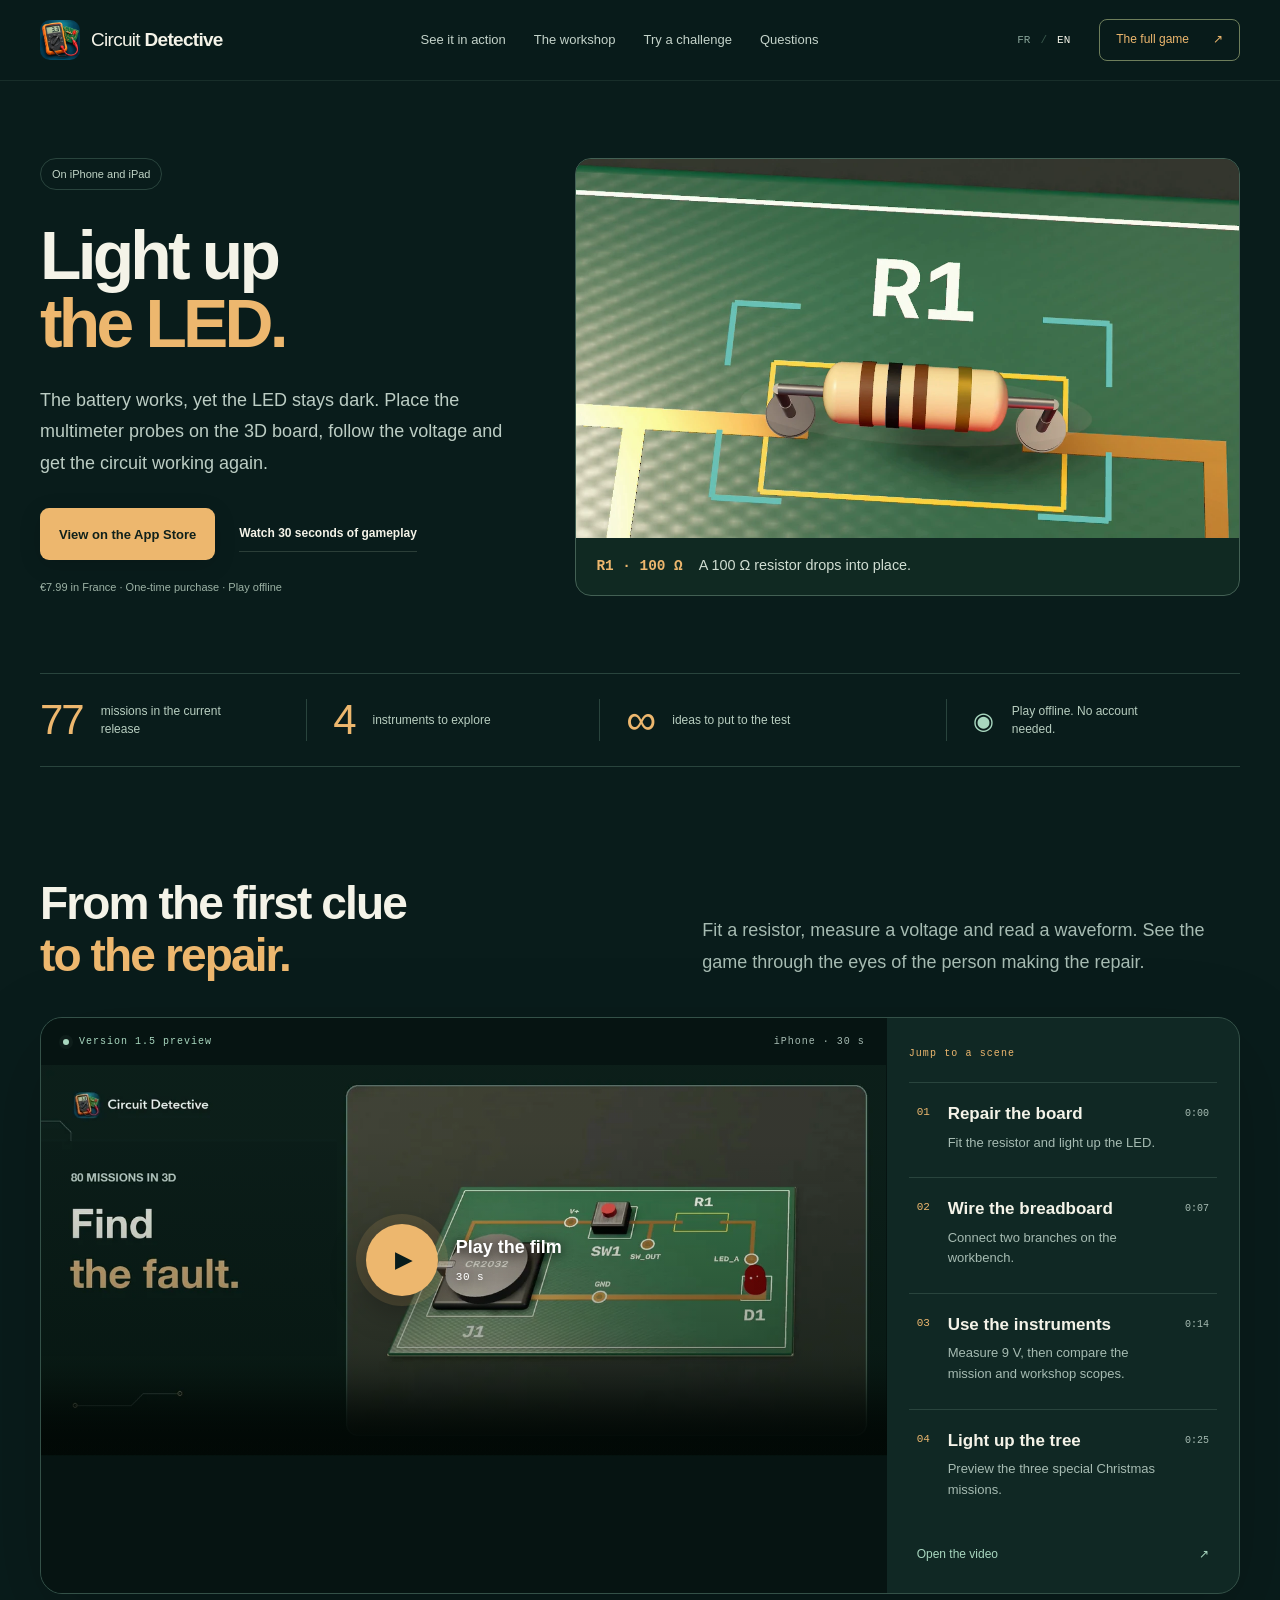
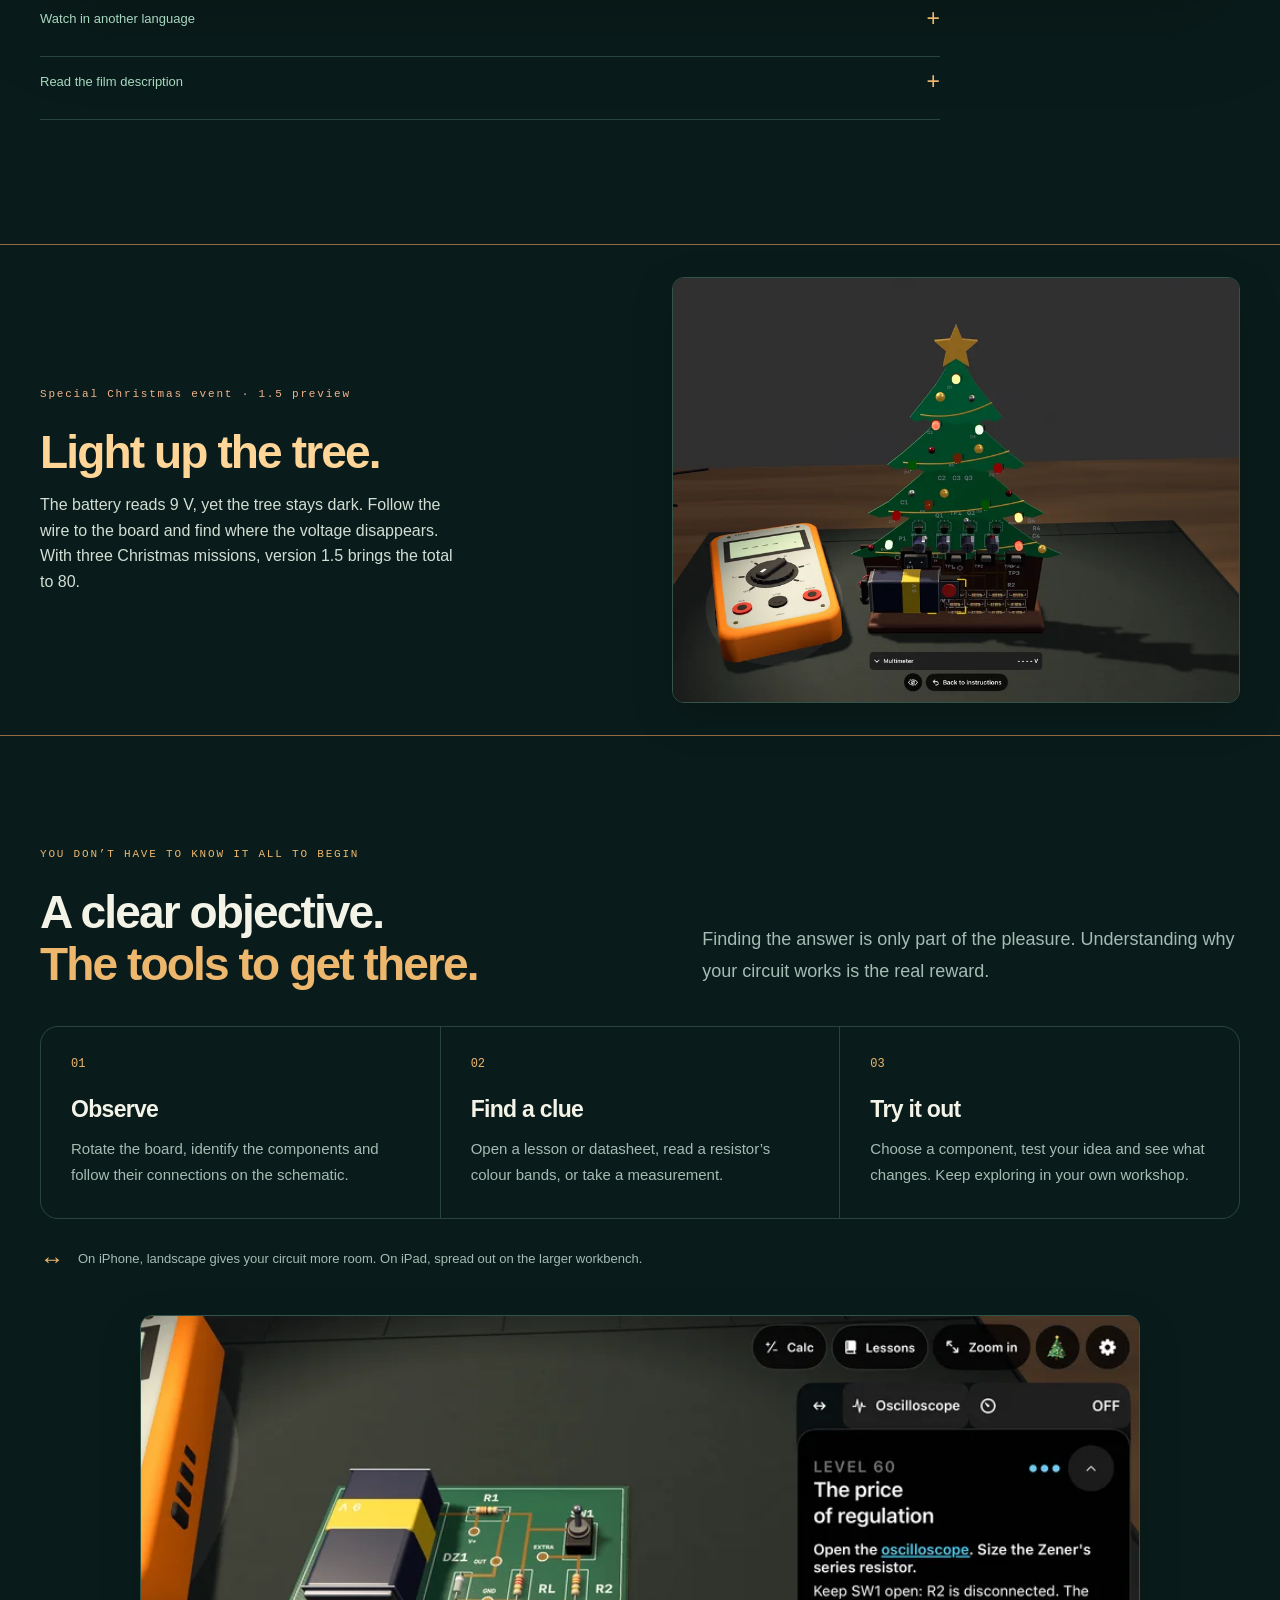
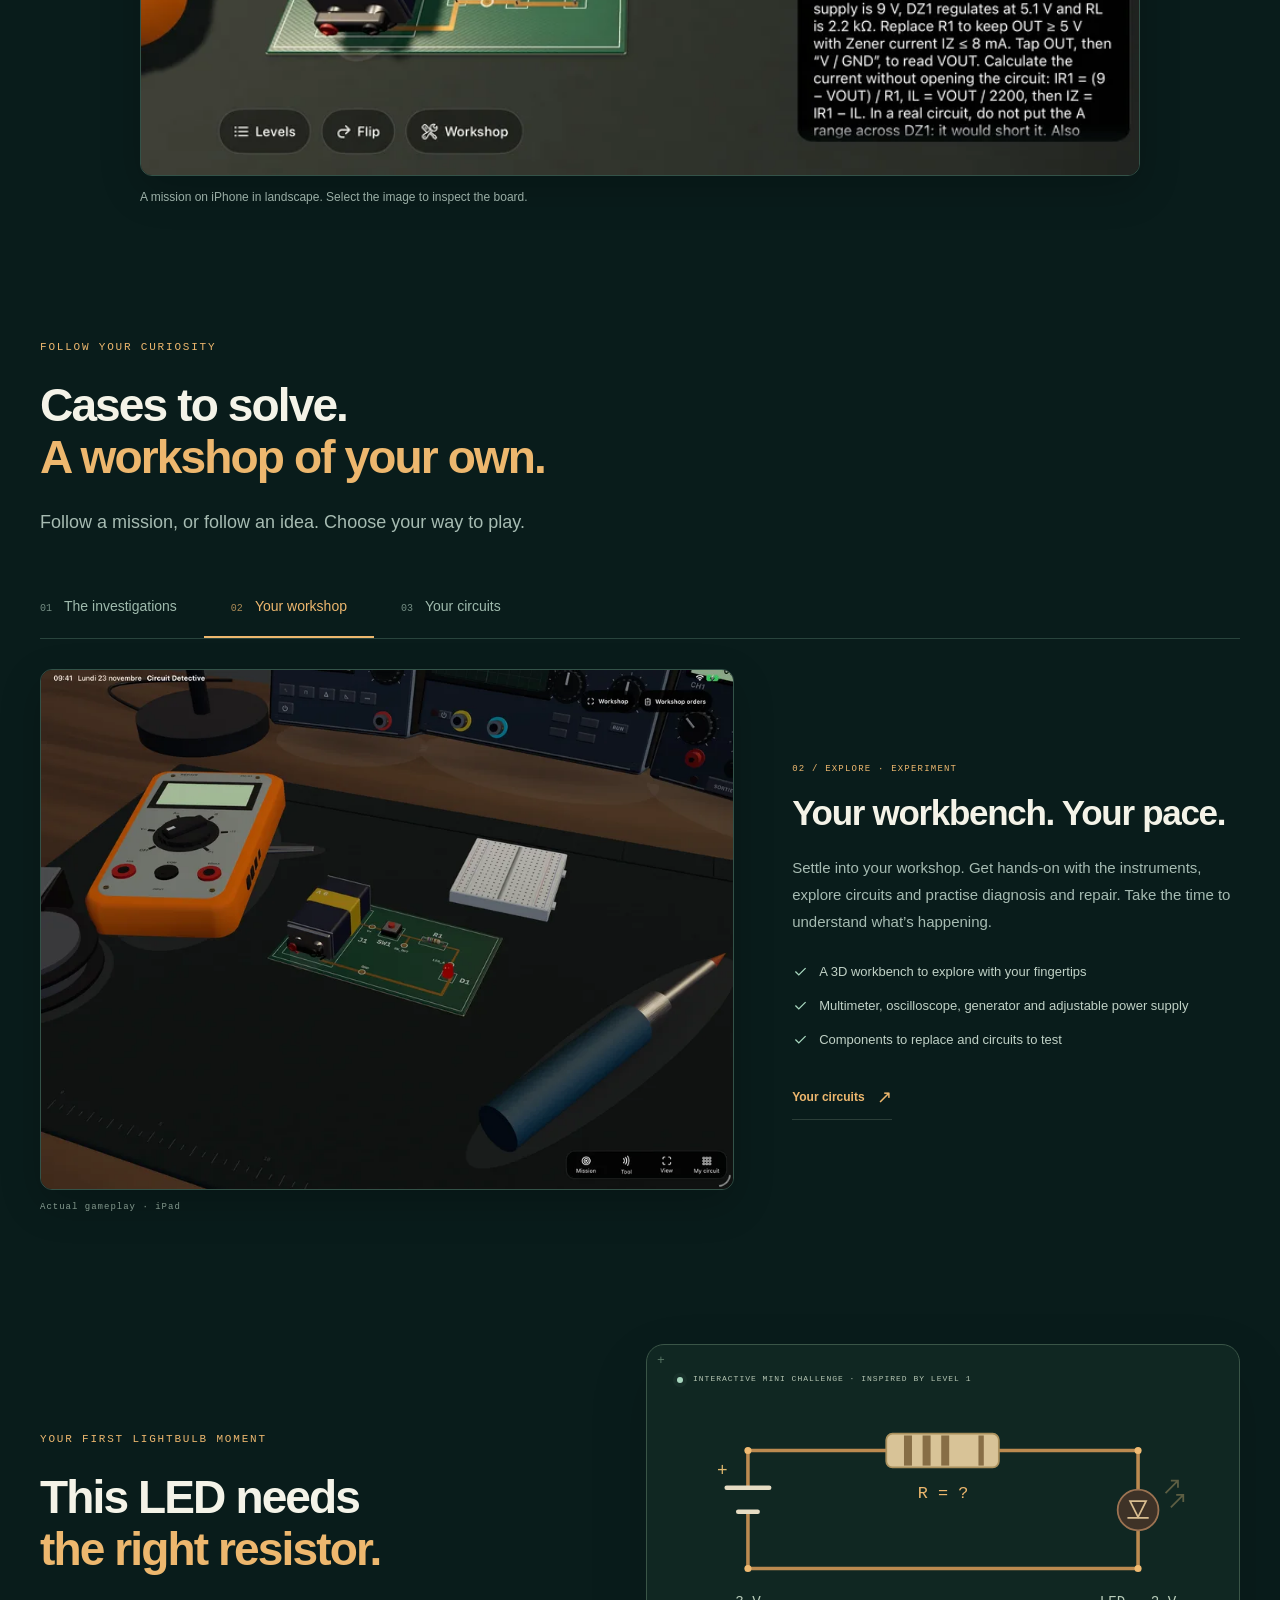
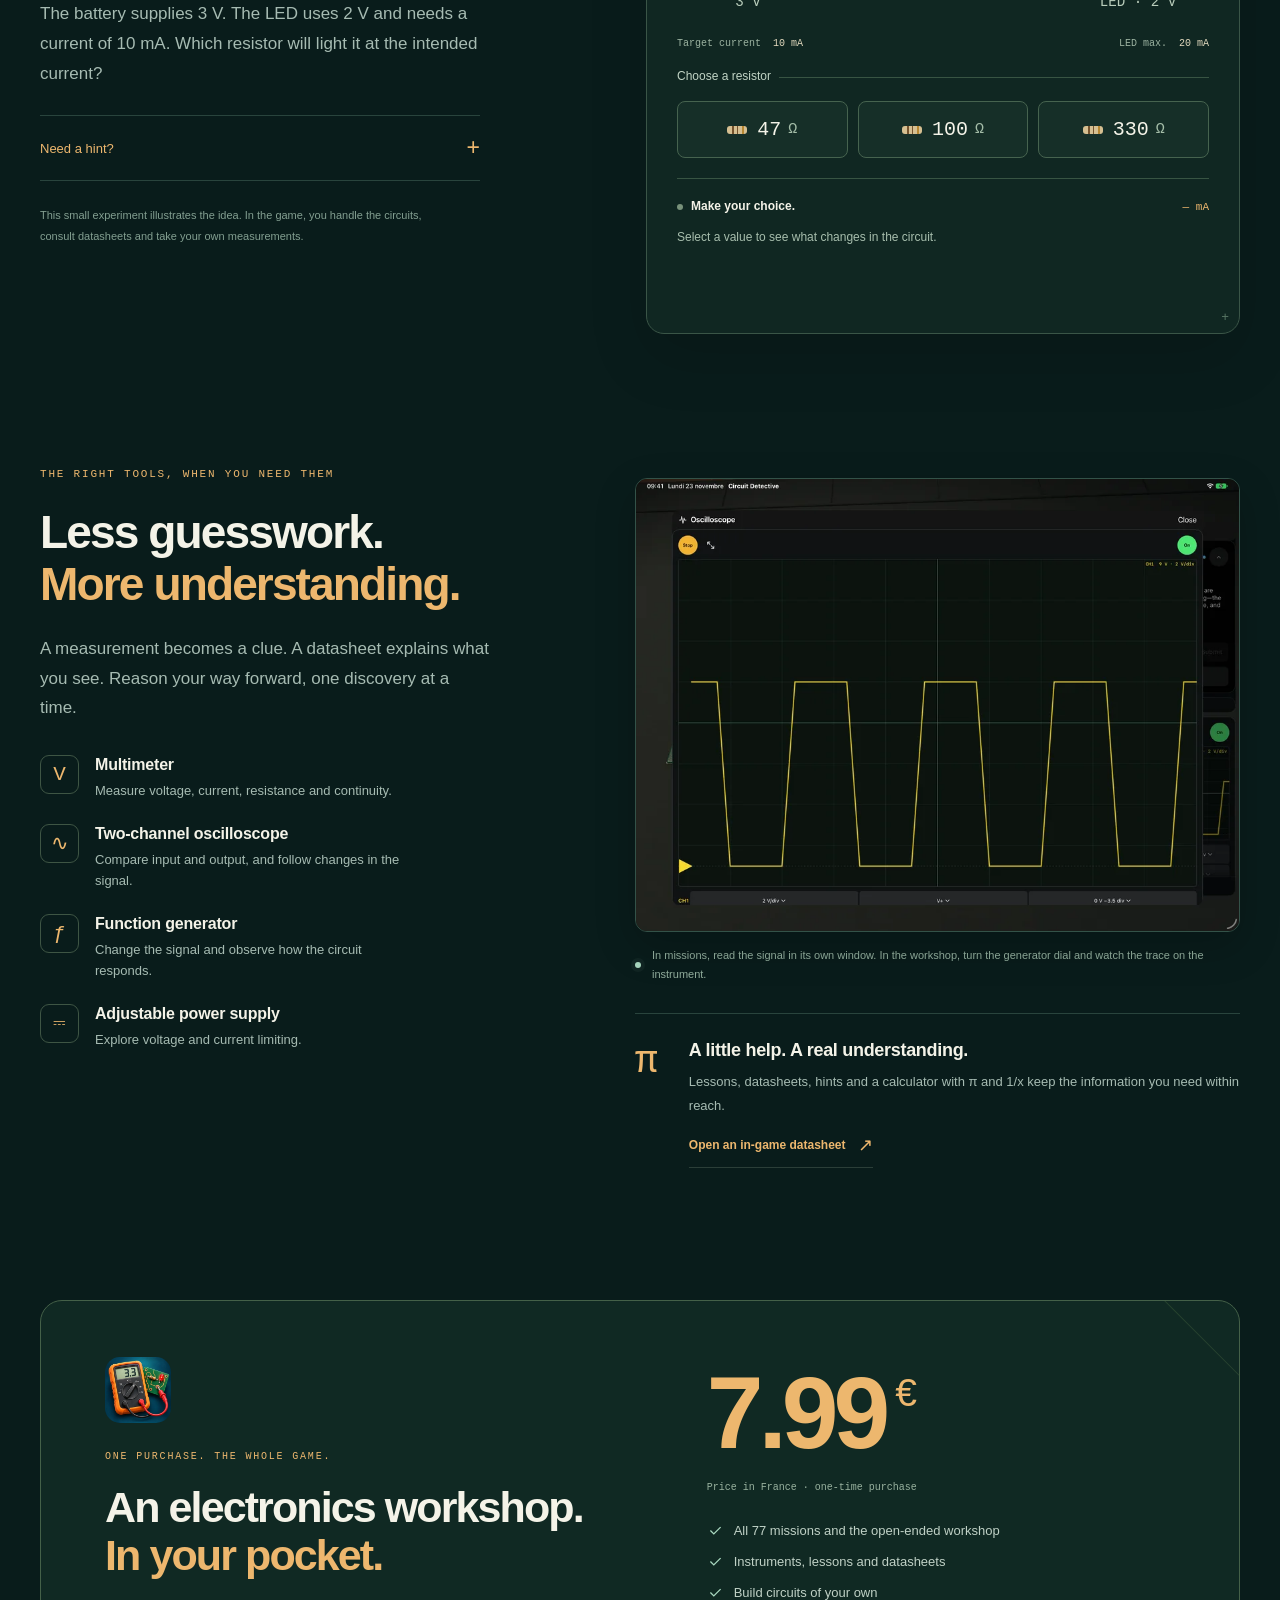
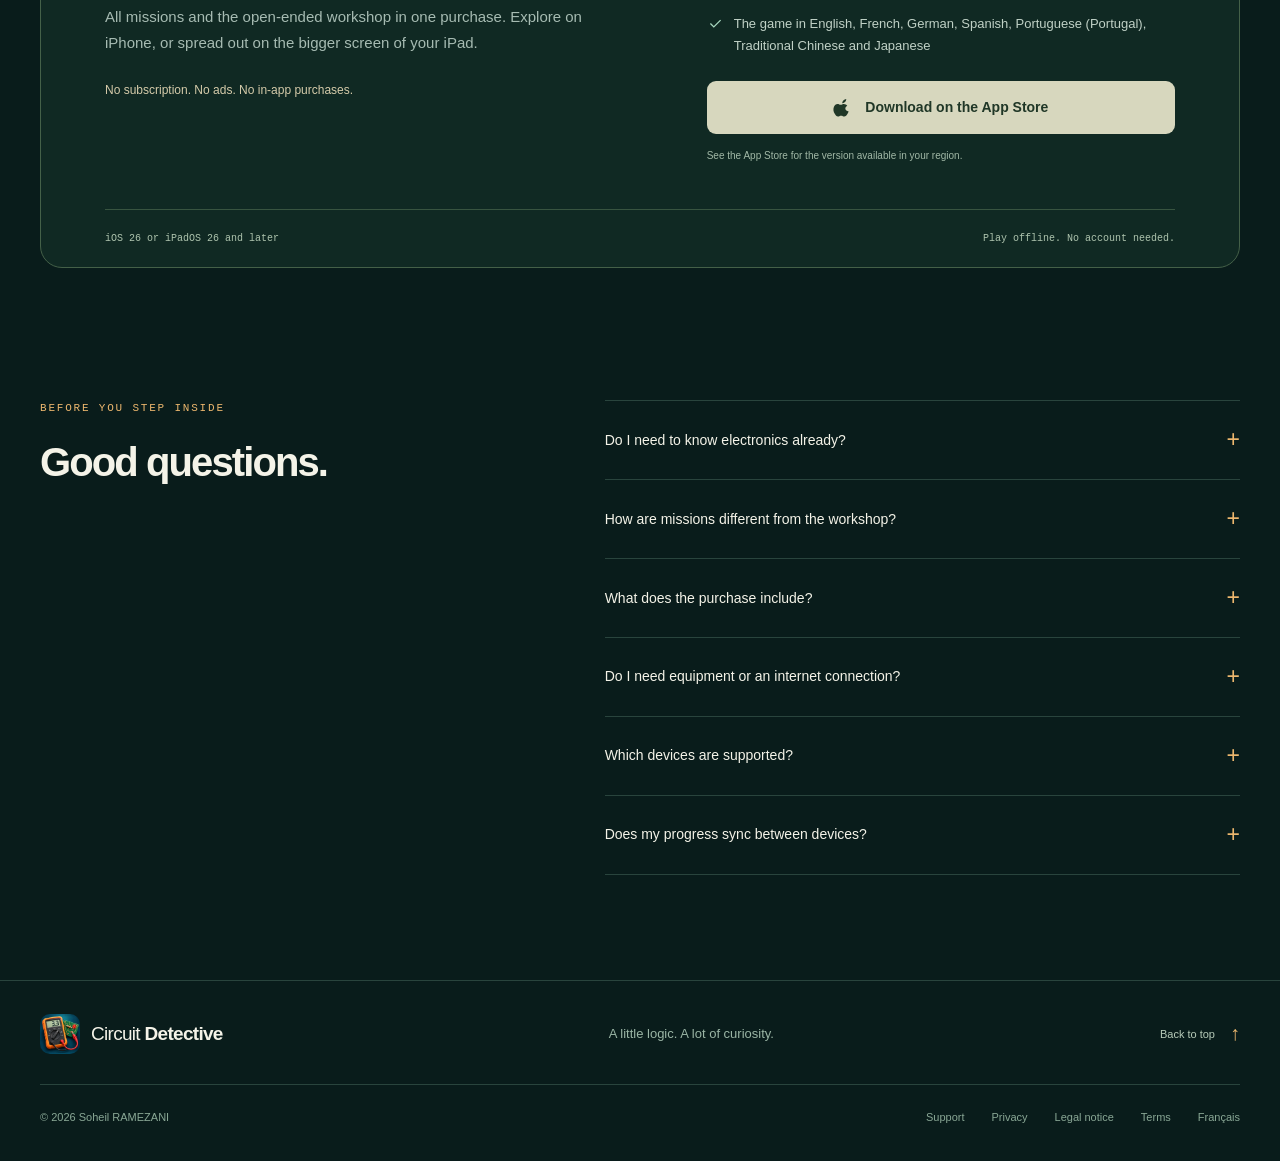
==== commit 98f946ec: "Refresh the bilingual site with gameplay and the Christmas preview" ====
--- a/en/index.html
+++ b/en/index.html
@@ -1,19 +1,20 @@
 <!doctype html>
-<html lang="en"><head><meta charset="utf-8"><meta name="viewport" content="width=device-width, initial-scale=1"><meta name="theme-color" content="#091c1b"><meta name="description" content="Preview version 1.2: 77 missions, a 3D workshop and circuits of your own. Discover Circuit Detective for iPhone and iPad. One purchase, no ads or subscription."><meta property="og:title" content="Circuit Detective — Find the fault. Discover electronics."><meta property="og:description" content="Preview version 1.2: 77 missions, a 3D workshop and circuits of your own. Discover Circuit Detective for iPhone and iPad. One purchase, no ads or subscription."><meta property="og:type" content="website"><link rel="canonical" href="https://xerxex52.github.io/Circuit-Detective/en/"><meta property="og:url" content="https://xerxex52.github.io/Circuit-Detective/en/"><meta property="og:image" content="https://xerxex52.github.io/Circuit-Detective/assets/en-gameplay-poster.webp?rev=1.2-r2"><meta property="og:locale" content="en_US"><title>Circuit Detective — Find the fault. Discover electronics.</title><link rel="alternate" hreflang="fr" href="../index.html"><link rel="alternate" hreflang="en" href="../en/index.html"><link rel="icon" href="../assets/favicon.png"><link rel="stylesheet" href="../style.css"><script src="../site.js" defer></script></head>
+<html lang="en"><head><meta charset="utf-8"><meta name="viewport" content="width=device-width, initial-scale=1"><meta name="theme-color" content="#091c1b"><meta name="description" content="An electronics detective game for iPhone and iPad. Probe a circuit, trace a fault and make the repair. Preview three special Christmas missions."><meta property="og:title" content="Circuit Detective — Find the fault. Discover electronics."><meta property="og:description" content="An electronics detective game for iPhone and iPad. Probe a circuit, trace a fault and make the repair. Preview three special Christmas missions."><meta property="og:type" content="website"><link rel="canonical" href="https://xerxex52.github.io/Circuit-Detective/en/"><meta property="og:url" content="https://xerxex52.github.io/Circuit-Detective/en/"><meta property="og:image" content="https://xerxex52.github.io/Circuit-Detective/assets/en-gameplay-poster.webp?rev=1.5-web"><meta property="og:locale" content="en_US"><title>Circuit Detective — Find the fault. Discover electronics.</title><link rel="alternate" hreflang="fr" href="../index.html"><link rel="alternate" hreflang="en" href="../en/index.html"><link rel="icon" href="../assets/favicon.png"><link rel="stylesheet" href="../style.css?rev=1.5-web"><script src="../site.js" defer></script></head>
 <body id="top"><noscript><style>.tab-bar,.film-chapters{display:none}.showcase-panel[hidden]{display:grid!important}.showcase-panel{margin-top:44px}.resistor-picker,.demo-feedback,.demo-reset{display:none}</style></noscript><a class="skip" href="#main">Skip to content</a>
 <header class="site-header"><div class="nav-shell"><a class="brand" href="#top"><img src="../assets/icon.webp" alt="" width="40" height="40"><span>Circuit <b>Detective</b></span></a><nav id="navigation" aria-label="Main navigation"><a href="#film">See it in action</a><a href="#atelier">The workshop</a><a href="#defi">Try a challenge</a><a href="#faq">Questions</a></nav><div class="header-actions"><div class="languages" aria-label="Choose language"><a href="../index.html" lang="fr" hreflang="fr" >FR</a><span>/</span><a href="index.html" lang="en" hreflang="en" aria-current="page">EN</a></div><a class="nav-cta" href="#inclus">The full game<span aria-hidden="true">↗</span></a><button class="menu-toggle" aria-label="Open menu" aria-expanded="false" aria-controls="navigation"><span></span><span></span></button></div></div></header>
 <main id="main">
-<section class="hero section-shell"><div class="hero-copy"><div class="availability"><span></span>iPhone and iPad · Version 1.2 preview</div><p class="eyebrow">ELECTRONICS. INVESTIGATION. CREATION.</p><h1>One fault.<br>A trail of clues.<br><em>Your move.</em></h1><p class="lead">Step inside a 3D electronics workshop. Find what’s wrong, understand why… then build circuits of your own.</p><p class="release-preview">Coming in the next update: 77 missions, six languages and a redesigned interface. Version 1.2 is being prepared and is not yet available on the App Store.</p><div class="hero-actions"><a class="button primary" href="#film">See it in action<span aria-hidden="true">↗</span></a><a class="text-link" href="#atelier">Explore the workshop<span aria-hidden="true">↓</span></a></div><p class="price-note">€7.99 in France · One purchase. The whole game.</p></div><div class="hero-visual"><svg class="hero-traces" viewBox="0 0 800 720" fill="none" aria-hidden="true"><path d="M0 145h104l48-48h356l40 40h240M10 173h104l48-48h338l40 40h245M42 670h84l54-54h306l58-58h245"/><circle cx="10" cy="173" r="5"/><circle cx="42" cy="670" r="5"/><circle cx="788" cy="137" r="5"/></svg><div class="device-mat"><div class="device-top"><span class="signal-dot"></span><span>CIRCUIT DETECTIVE</span><span class="real-label">Actual gameplay</span></div><button class="screenshot hero-screen" type="button" data-lightbox="../assets/en-case-1600.webp?rev=1.2-r2" data-caption="A diagnostic mission showing a circuit board, battery, transistor and LED." aria-label="Enlarge screenshot"><img src="../assets/en-case-1600.webp?rev=1.2-r2" srcset="../assets/en-case-900.webp?rev=1.2-r2 900w, ../assets/en-case-1600.webp?rev=1.2-r2 1600w" sizes="(max-width: 760px) calc(100vw - 40px), (max-width: 1100px) 85vw, 760px" width="1600" height="1200" alt="A diagnostic mission showing a circuit board, battery, transistor and LED." loading="eager" decoding="async" fetchpriority="high"><span class="zoom-mark" aria-hidden="true">↗</span></button><div class="device-bottom"><span>01 — 77</span><p>One circuit. Several suspects. Let the measurements guide you.</p><span aria-hidden="true">⎓</span></div></div><div class="hero-stamp" aria-hidden="true"><span>3D</span><small>TO EXPLORE</small></div></div></section>
-<div class="section-shell"><div class="stat-strip"><div><strong>77</strong><span>missions to build your skills</span></div><div><strong>4</strong><span>instruments to explore</span></div><div><strong>∞</strong><span>ideas to put to the test</span></div><div class="stat-promise"><span class="tiny-icon" aria-hidden="true">◉</span><span>Play offline. No account needed.</span></div></div></div>
-<section class="film-section section-shell section-space" id="film" aria-labelledby="film-title"><div class="film-heading"><div><p class="eyebrow">WATCH. UNDERSTAND. TRY.</p><h2 id="film-title">An idea.<br><em>A circuit that lights up.</em></h2></div><p class="section-intro">Step into the workshop, place the components and light your first LED. Then change the resistor: the current drops. A small experiment. A real discovery.</p></div><div class="film-stage"><div class="film-screen"><div class="film-topline"><span><i class="signal-dot" aria-hidden="true"></i>REAL GAMEPLAY</span><span>iPad · Earlier interface</span></div><div class="video-frame"><video id="gameplay" controls playsinline preload="none" poster="../assets/en-gameplay-poster.webp?rev=1.2-r2" width="1600" height="1200" aria-label="Watch the demonstration"><source src="../assets/en-gameplay.mp4" type="video/mp4"><track kind="captions" src="../assets/en-gameplay.vtt" srclang="en" label="English explanations" default><p><a href="../assets/en-gameplay.mp4">Open the video</a></p></video><button class="film-play" type="button" aria-label="Watch the demonstration" hidden><span class="play-disc" aria-hidden="true">▶</span><span>Watch the demonstration<small>24 s · Workshop + circuit</small></span></button></div></div><div class="film-chapters"><p class="eyebrow">Explore the demonstration</p><button class="film-chapter" data-seek="0.00" type="button"><span class="chapter-index">01</span><span><strong>Step into your workshop</strong><span>Your 3D workbench, with its components and instruments.</span></span><span class="chapter-time">0:00</span></button><button class="film-chapter" data-seek="4.30" type="button"><span class="chapter-index">02</span><span><strong>Build your own circuit</strong><span>Place wires, a resistor and an LED on the breadboard.</span></span><span class="chapter-time">0:04</span></button><button class="film-chapter" data-seek="14.18" type="button"><span class="chapter-index">03</span><span><strong>Test your idea</strong><span>Light the LED. Change the resistor and observe the current.</span></span><span class="chapter-time">0:14</span></button><a class="film-download" href="../assets/en-gameplay.mp4">Open the video<span aria-hidden="true">↗</span></a></div></div><p class="film-caption">Demonstration recorded before the interface redesign · Screenshots on this page show version 1.2 · No audio</p><details class="film-transcript"><summary>Read the demonstration transcript<span aria-hidden="true">+</span></summary><div><p>The open-ended workshop offers a 3D workbench with the board and instruments. You can explore it from different angles.</p><p>On the breadboard, the sequence places a wire, a 330 Ω resistor, an LED and a return wire. Switching on the 5 V supply lights the LED. Replacing the resistor with 1 kΩ reduces the current, which is reflected in the circuit diagnostics.</p></div></details></section>
-<section class="first-steps section-shell section-space"><div class="film-heading"><div><p class="eyebrow">YOU DON’T HAVE TO KNOW IT ALL TO BEGIN</p><h2>A clear objective.<br><em>The tools to get there.</em></h2></div><p class="section-intro">Finding the answer is only part of the pleasure. Understanding why your circuit works is the real reward.</p></div><div class="steps-grid"><article><span class="step-number" aria-hidden="true">01</span><h3>Observe</h3><p>Rotate the board, identify the components and follow their connections on the schematic.</p></article><article><span class="step-number" aria-hidden="true">02</span><h3>Find a clue</h3><p>Open a lesson or datasheet, read a resistor’s colour bands, or take a measurement.</p></article><article><span class="step-number" aria-hidden="true">03</span><h3>Try it out</h3><p>Choose a component, test your idea and see what changes. Keep exploring in your own workshop.</p></article></div><p class="device-tip"><span aria-hidden="true">↔</span>On iPhone, landscape gives your circuit more room. On iPad, spread out on the larger workbench.</p><figure class="phone-preview"><button class="screenshot " type="button" data-lightbox="../assets/en-iphone-1600.webp?rev=1.2-r2" data-caption="Redesigned iPhone interface with aligned controls and the mission panel on the right." aria-label="Enlarge screenshot"><img src="../assets/en-iphone-1600.webp?rev=1.2-r2" srcset="../assets/en-iphone-900.webp?rev=1.2-r2 900w, ../assets/en-iphone-1600.webp?rev=1.2-r2 1600w" sizes="(max-width: 760px) calc(100vw - 40px), (max-width: 1100px) 85vw, 760px" width="1600" height="736" alt="Redesigned iPhone interface with aligned controls and the mission panel on the right." loading="lazy" decoding="async" ><span class="zoom-mark" aria-hidden="true">↗</span></button><figcaption>Version 1.2 · Actual iPhone landscape screenshot. iPad screenshots are shown below.</figcaption></figure></section>
-<section class="experience section-shell section-space" id="experience"><div class="section-heading"><p class="eyebrow">FOLLOW YOUR CURIOSITY</p><h2>Cases to solve.<br><em>A workshop of your own.</em></h2><p class="section-intro">Follow a mission, or follow an idea. Choose your way to play.</p></div><div id="atelier" class="showcase"><div class="tab-bar" role="tablist" aria-label="Game modes"><button id="tab-0" role="tab" aria-selected="false" aria-controls="panel-0" tabindex="-1" data-tab="0"><span class="tab-number">01</span>The investigations</button><button id="tab-1" role="tab" aria-selected="true" aria-controls="panel-1" tabindex="0" data-tab="1"><span class="tab-number">02</span>Your workshop</button><button id="tab-2" role="tab" aria-selected="false" aria-controls="panel-2" tabindex="-1" data-tab="2"><span class="tab-number">03</span>Your circuits</button></div><div class="showcase-panel" id="panel-0" role="tabpanel" aria-labelledby="tab-0" tabindex="0" hidden><div class="panel-photo"><button class="screenshot " type="button" data-lightbox="../assets/en-case-1600.webp?rev=1.2-r2" data-caption="A diagnostic mission with a circuit board to investigate." aria-label="Enlarge screenshot"><img src="../assets/en-case-1600.webp?rev=1.2-r2" srcset="../assets/en-case-900.webp?rev=1.2-r2 900w, ../assets/en-case-1600.webp?rev=1.2-r2 1600w" sizes="(max-width: 760px) calc(100vw - 40px), (max-width: 1100px) 85vw, 760px" width="1600" height="1200" alt="A diagnostic mission with a circuit board to investigate." loading="lazy" decoding="async" ><span class="zoom-mark" aria-hidden="true">↗</span></button><span class="photo-meta">Actual gameplay · iPad</span></div><div class="panel-copy"><p class="eyebrow">01 / OBSERVE · MEASURE · DEDUCE</p><h3>The answer is in the circuit.</h3><p>An LED that won’t light. An unexpected voltage. A signal that has changed. Examine the board from every angle and use measurements to narrow down the suspects.</p><ul class="check-list"><li><svg viewBox="0 0 20 20" aria-hidden="true"><path d="m4 10 4 4 8-8"/></svg><span>76 progressive missions and an optional soldering challenge</span></li><li><svg viewBox="0 0 20 20" aria-hidden="true"><path d="m4 10 4 4 8-8"/></svg><span>From resistors and LEDs to diodes, capacitors and transistors</span></li><li><svg viewBox="0 0 20 20" aria-hidden="true"><path d="m4 10 4 4 8-8"/></svg><span>Four investigations: measure, identify the fault and verify the repair</span></li><li><svg viewBox="0 0 20 20" aria-hidden="true"><path d="m4 10 4 4 8-8"/></svg><span>Hints when you need a nudge in the right direction</span></li></ul><button class="text-link" data-select-tab="2">Your circuits<span aria-hidden="true">↗</span></button></div></div><div class="showcase-panel" id="panel-1" role="tabpanel" aria-labelledby="tab-1" tabindex="0" ><div class="panel-photo"><button class="screenshot " type="button" data-lightbox="../assets/en-workshop-1600.webp?rev=1.2-r2" data-caption="3D workshop with multimeter, breadboard, circuit, oscilloscope and soldering iron." aria-label="Enlarge screenshot"><img src="../assets/en-workshop-1600.webp?rev=1.2-r2" srcset="../assets/en-workshop-900.webp?rev=1.2-r2 900w, ../assets/en-workshop-1600.webp?rev=1.2-r2 1600w" sizes="(max-width: 760px) calc(100vw - 40px), (max-width: 1100px) 85vw, 760px" width="1600" height="1200" alt="3D workshop with multimeter, breadboard, circuit, oscilloscope and soldering iron." loading="lazy" decoding="async" ><span class="zoom-mark" aria-hidden="true">↗</span></button><span class="photo-meta">Actual gameplay · iPad</span></div><div class="panel-copy"><p class="eyebrow">02 / EXPLORE · EXPERIMENT</p><h3>Your workbench. Your pace.</h3><p>Settle into your workshop. Get hands-on with the instruments, explore circuits and practise diagnosis and repair. Take the time to understand what’s happening.</p><ul class="check-list"><li><svg viewBox="0 0 20 20" aria-hidden="true"><path d="m4 10 4 4 8-8"/></svg><span>A 3D workbench to explore with your fingertips</span></li><li><svg viewBox="0 0 20 20" aria-hidden="true"><path d="m4 10 4 4 8-8"/></svg><span>Multimeter, oscilloscope, generator and adjustable power supply</span></li><li><svg viewBox="0 0 20 20" aria-hidden="true"><path d="m4 10 4 4 8-8"/></svg><span>Components to replace and circuits to test</span></li></ul><button class="text-link" data-select-tab="2">Your circuits<span aria-hidden="true">↗</span></button></div></div><div class="showcase-panel" id="panel-2" role="tabpanel" aria-labelledby="tab-2" tabindex="0" hidden><div class="panel-photo"><button class="screenshot " type="button" data-lightbox="../assets/en-breadboard-1600.webp?rev=1.2-r2" data-caption="Virtual breadboard with two branches, two resistors and two glowing LEDs." aria-label="Enlarge screenshot"><img src="../assets/en-breadboard-1600.webp?rev=1.2-r2" srcset="../assets/en-breadboard-900.webp?rev=1.2-r2 900w, ../assets/en-breadboard-1600.webp?rev=1.2-r2 1600w" sizes="(max-width: 760px) calc(100vw - 40px), (max-width: 1100px) 85vw, 760px" width="1600" height="1200" alt="Virtual breadboard with two branches, two resistors and two glowing LEDs." loading="lazy" decoding="async" ><span class="zoom-mark" aria-hidden="true">↗</span></button><span class="photo-meta">Actual gameplay · iPad</span></div><div class="panel-copy"><p class="eyebrow">03 / IMAGINE · BUILD · TEST</p><h3>What if you built it yourself?</h3><p>Place components on the breadboard, connect the wires and switch on the power. Change your circuit and watch how its behaviour changes.</p><ul class="check-list"><li><svg viewBox="0 0 20 20" aria-hidden="true"><path d="m4 10 4 4 8-8"/></svg><span>Three guided projects and editable examples to get you started</span></li><li><svg viewBox="0 0 20 20" aria-hidden="true"><path d="m4 10 4 4 8-8"/></svg><span>Wires, resistors, LEDs, diodes, capacitors and switches</span></li><li><svg viewBox="0 0 20 20" aria-hidden="true"><path d="m4 10 4 4 8-8"/></svg><span>Your circuits saved on your device</span></li></ul><a class="text-link" href="#atelier">Explore the workshop<span aria-hidden="true">↓</span></a></div></div></div></section>
+<section class="hero section-shell"><div class="hero-copy"><p class="availability">On iPhone and iPad</p><h1>Light up<br><em>the LED.</em></h1><p class="lead">The battery works, yet the LED stays dark. Place the multimeter probes on the 3D board, follow the voltage and get the circuit working again.</p><div class="hero-actions"><a class="button primary" href="https://apps.apple.com/app/circuit-detective/id6813993713">View on the App Store</a><a class="text-link" href="#film">Watch 30 seconds of gameplay</a></div><p class="price-note">€7.99 in France · One-time purchase · Play offline</p></div><figure class="repair-visual"><a href="#film" aria-label="Watch 30 seconds of gameplay"><img src="../assets/resistor-insertion.webp" width="1300" height="744" fetchpriority="high" alt="A 100 Ω resistor drops into place."></a><figcaption><strong>R1 · 100 Ω</strong> A 100 Ω resistor drops into place.</figcaption></figure></section>
+<div class="section-shell"><div class="stat-strip"><div><strong>77</strong><span>missions in the current release</span></div><div><strong>4</strong><span>instruments to explore</span></div><div><strong>∞</strong><span>ideas to put to the test</span></div><div class="stat-promise"><span class="tiny-icon" aria-hidden="true">◉</span><span>Play offline. No account needed.</span></div></div></div>
+<section class="film-section section-shell section-space" id="film" aria-labelledby="film-title"><div class="film-heading"><div><h2 id="film-title">From the first clue<br><em>to the repair.</em></h2></div><p class="section-intro">Fit a resistor, measure a voltage and read a waveform. See the game through the eyes of the person making the repair.</p></div><div class="film-stage"><div class="film-screen"><div class="film-topline"><span><i class="signal-dot" aria-hidden="true"></i>Version 1.5 preview</span><span>iPhone · 30 s</span></div><div class="video-frame"><video id="gameplay" controls playsinline preload="none" poster="../assets/en-gameplay-poster.webp?rev=1.5-web" width="1280" height="590" aria-label="Play the film"><source src="../assets/en-gameplay.mp4" type="video/mp4"><track kind="captions" src="../assets/en-gameplay.vtt" srclang="en" label="English descriptions"><p><a href="../assets/en-gameplay.mp4">Open the video</a></p></video><button class="film-play" type="button" aria-label="Play the film" hidden><span class="play-disc" aria-hidden="true">▶</span><span>Play the film<small>30 s</small></span></button></div></div><div class="film-chapters"><p class="eyebrow">Jump to a scene</p><button class="film-chapter" data-seek="0.00" type="button"><span class="chapter-index">01</span><span><strong>Repair the board</strong><span>Fit the resistor and light up the LED.</span></span><span class="chapter-time">0:00</span></button><button class="film-chapter" data-seek="7.50" type="button"><span class="chapter-index">02</span><span><strong>Wire the breadboard</strong><span>Connect two branches on the workbench.</span></span><span class="chapter-time">0:07</span></button><button class="film-chapter" data-seek="14.50" type="button"><span class="chapter-index">03</span><span><strong>Use the instruments</strong><span>Measure 9 V, then compare the mission and workshop scopes.</span></span><span class="chapter-time">0:14</span></button><button class="film-chapter" data-seek="25.00" type="button"><span class="chapter-index">04</span><span><strong>Light up the tree</strong><span>Preview the three special Christmas missions.</span></span><span class="chapter-time">0:25</span></button><a class="film-download" href="../assets/en-gameplay.mp4">Open the video<span aria-hidden="true">↗</span></a></div></div><details class="film-transcript"><summary>Watch in another language<span aria-hidden="true">+</span></summary><nav class="film-locales" aria-label="Choose language"><a lang="fr" hreflang="fr" href="../assets/fr-gameplay.mp4">Français</a><a lang="de" hreflang="de" href="../assets/de-gameplay.mp4">Deutsch</a><a lang="es" hreflang="es" href="../assets/es-gameplay.mp4">Español</a><a lang="pt-PT" hreflang="pt-PT" href="../assets/pt-PT-gameplay.mp4">Português (Portugal)</a><a lang="ja" hreflang="ja" href="../assets/ja-gameplay.mp4">日本語</a><a lang="zh-Hant" hreflang="zh-Hant" href="../assets/zh-Hant-gameplay.mp4">繁體中文</a></nav></details><details class="film-transcript"><summary>Read the film description<span aria-hidden="true">+</span></summary><div><p>A 100 Ω resistor drops into place and the LED lights up. In the workshop, two LEDs glow on the breadboard.</p><p>The multimeter reads 9 V. A mission shows the signal in an oscilloscope window. At the workbench, the generator changes from 1 to 2 Hz and the waves move closer together.</p><p>The Christmas tree lights blink in the final scene. Version 1.5 adds three Christmas missions.</p></div></details></section>
+<section class="season section-shell" id="noel"><div><p class="eyebrow">Special Christmas event · 1.5 preview</p><h2>Light up the tree.</h2><p>The battery reads 9 V, yet the tree stays dark. Follow the wire to the board and find where the voltage disappears. With three Christmas missions, version 1.5 brings the total to 80.</p></div><button class="screenshot " type="button" data-lightbox="../assets/en-tree-1600.webp?rev=1.5-web" data-caption="The circuit-board tree with its battery, LEDs and multimeter." aria-label="Enlarge screenshot"><img src="../assets/en-tree-1600.webp?rev=1.5-web" srcset="../assets/en-tree-900.webp?rev=1.5-web 900w, ../assets/en-tree-1600.webp?rev=1.5-web 1600w" sizes="(max-width: 760px) calc(100vw - 40px), (max-width: 1100px) 85vw, 760px" width="1600" height="1200" alt="The circuit-board tree with its battery, LEDs and multimeter." loading="lazy" decoding="async" ><span class="zoom-mark" aria-hidden="true">↗</span></button></section>
+<section class="first-steps section-shell section-space"><div class="film-heading"><div><p class="eyebrow">YOU DON’T HAVE TO KNOW IT ALL TO BEGIN</p><h2>A clear objective.<br><em>The tools to get there.</em></h2></div><p class="section-intro">Finding the answer is only part of the pleasure. Understanding why your circuit works is the real reward.</p></div><div class="steps-grid"><article><span class="step-number" aria-hidden="true">01</span><h3>Observe</h3><p>Rotate the board, identify the components and follow their connections on the schematic.</p></article><article><span class="step-number" aria-hidden="true">02</span><h3>Find a clue</h3><p>Open a lesson or datasheet, read a resistor’s colour bands, or take a measurement.</p></article><article><span class="step-number" aria-hidden="true">03</span><h3>Try it out</h3><p>Choose a component, test your idea and see what changes. Keep exploring in your own workshop.</p></article></div><p class="device-tip"><span aria-hidden="true">↔</span>On iPhone, landscape gives your circuit more room. On iPad, spread out on the larger workbench.</p><figure class="phone-preview"><button class="screenshot " type="button" data-lightbox="../assets/en-iphone-1600.webp?rev=1.5-web" data-caption="A diagnostic circuit board on iPhone in landscape." aria-label="Enlarge screenshot"><img src="../assets/en-iphone-1600.webp?rev=1.5-web" srcset="../assets/en-iphone-900.webp?rev=1.5-web 900w, ../assets/en-iphone-1600.webp?rev=1.5-web 1600w" sizes="(max-width: 760px) calc(100vw - 40px), (max-width: 1100px) 85vw, 760px" width="1600" height="736" alt="A diagnostic circuit board on iPhone in landscape." loading="lazy" decoding="async" ><span class="zoom-mark" aria-hidden="true">↗</span></button><figcaption>A mission on iPhone in landscape. Select the image to inspect the board.</figcaption></figure></section>
+<section class="experience section-shell section-space" id="experience"><div class="section-heading"><p class="eyebrow">FOLLOW YOUR CURIOSITY</p><h2>Cases to solve.<br><em>A workshop of your own.</em></h2><p class="section-intro">Follow a mission, or follow an idea. Choose your way to play.</p></div><div id="atelier" class="showcase"><div class="tab-bar" role="tablist" aria-label="Game modes"><button id="tab-0" role="tab" aria-selected="false" aria-controls="panel-0" tabindex="-1" data-tab="0"><span class="tab-number">01</span>The investigations</button><button id="tab-1" role="tab" aria-selected="true" aria-controls="panel-1" tabindex="0" data-tab="1"><span class="tab-number">02</span>Your workshop</button><button id="tab-2" role="tab" aria-selected="false" aria-controls="panel-2" tabindex="-1" data-tab="2"><span class="tab-number">03</span>Your circuits</button></div><div class="showcase-panel" id="panel-0" role="tabpanel" aria-labelledby="tab-0" tabindex="0" hidden><div class="panel-photo"><button class="screenshot " type="button" data-lightbox="../assets/en-case-1600.webp?rev=1.5-web" data-caption="A diagnostic mission with a circuit board to investigate." aria-label="Enlarge screenshot"><img src="../assets/en-case-1600.webp?rev=1.5-web" srcset="../assets/en-case-900.webp?rev=1.5-web 900w, ../assets/en-case-1600.webp?rev=1.5-web 1600w" sizes="(max-width: 760px) calc(100vw - 40px), (max-width: 1100px) 85vw, 760px" width="1600" height="1200" alt="A diagnostic mission with a circuit board to investigate." loading="lazy" decoding="async" ><span class="zoom-mark" aria-hidden="true">↗</span></button><span class="photo-meta">Actual gameplay · iPad</span></div><div class="panel-copy"><p class="eyebrow">01 / OBSERVE · MEASURE · DEDUCE</p><h3>The answer is in the circuit.</h3><p>An LED that won’t light. An unexpected voltage. A signal that has changed. Examine the board from every angle and use measurements to narrow down the suspects.</p><ul class="check-list"><li><svg viewBox="0 0 20 20" aria-hidden="true"><path d="m4 10 4 4 8-8"/></svg><span>76 progressive missions and an optional soldering challenge</span></li><li><svg viewBox="0 0 20 20" aria-hidden="true"><path d="m4 10 4 4 8-8"/></svg><span>From resistors and LEDs to diodes, capacitors and transistors</span></li><li><svg viewBox="0 0 20 20" aria-hidden="true"><path d="m4 10 4 4 8-8"/></svg><span>Four investigations: measure, identify the fault and verify the repair</span></li><li><svg viewBox="0 0 20 20" aria-hidden="true"><path d="m4 10 4 4 8-8"/></svg><span>Hints when you need a nudge in the right direction</span></li></ul><button class="text-link" data-select-tab="2">Your circuits<span aria-hidden="true">↗</span></button></div></div><div class="showcase-panel" id="panel-1" role="tabpanel" aria-labelledby="tab-1" tabindex="0" ><div class="panel-photo"><button class="screenshot " type="button" data-lightbox="../assets/en-workshop-1600.webp?rev=1.5-web" data-caption="3D workshop with multimeter, breadboard, circuit, oscilloscope and soldering iron." aria-label="Enlarge screenshot"><img src="../assets/en-workshop-1600.webp?rev=1.5-web" srcset="../assets/en-workshop-900.webp?rev=1.5-web 900w, ../assets/en-workshop-1600.webp?rev=1.5-web 1600w" sizes="(max-width: 760px) calc(100vw - 40px), (max-width: 1100px) 85vw, 760px" width="1600" height="1200" alt="3D workshop with multimeter, breadboard, circuit, oscilloscope and soldering iron." loading="lazy" decoding="async" ><span class="zoom-mark" aria-hidden="true">↗</span></button><span class="photo-meta">Actual gameplay · iPad</span></div><div class="panel-copy"><p class="eyebrow">02 / EXPLORE · EXPERIMENT</p><h3>Your workbench. Your pace.</h3><p>Settle into your workshop. Get hands-on with the instruments, explore circuits and practise diagnosis and repair. Take the time to understand what’s happening.</p><ul class="check-list"><li><svg viewBox="0 0 20 20" aria-hidden="true"><path d="m4 10 4 4 8-8"/></svg><span>A 3D workbench to explore with your fingertips</span></li><li><svg viewBox="0 0 20 20" aria-hidden="true"><path d="m4 10 4 4 8-8"/></svg><span>Multimeter, oscilloscope, generator and adjustable power supply</span></li><li><svg viewBox="0 0 20 20" aria-hidden="true"><path d="m4 10 4 4 8-8"/></svg><span>Components to replace and circuits to test</span></li></ul><button class="text-link" data-select-tab="2">Your circuits<span aria-hidden="true">↗</span></button></div></div><div class="showcase-panel" id="panel-2" role="tabpanel" aria-labelledby="tab-2" tabindex="0" hidden><div class="panel-photo"><button class="screenshot " type="button" data-lightbox="../assets/en-breadboard-1600.webp?rev=1.5-web" data-caption="Virtual breadboard with two branches, two resistors and two glowing LEDs." aria-label="Enlarge screenshot"><img src="../assets/en-breadboard-1600.webp?rev=1.5-web" srcset="../assets/en-breadboard-900.webp?rev=1.5-web 900w, ../assets/en-breadboard-1600.webp?rev=1.5-web 1600w" sizes="(max-width: 760px) calc(100vw - 40px), (max-width: 1100px) 85vw, 760px" width="1600" height="1200" alt="Virtual breadboard with two branches, two resistors and two glowing LEDs." loading="lazy" decoding="async" ><span class="zoom-mark" aria-hidden="true">↗</span></button><span class="photo-meta">Actual gameplay · iPad</span></div><div class="panel-copy"><p class="eyebrow">03 / IMAGINE · BUILD · TEST</p><h3>What if you built it yourself?</h3><p>Place components on the breadboard, connect the wires and switch on the power. Change your circuit and watch how its behaviour changes.</p><ul class="check-list"><li><svg viewBox="0 0 20 20" aria-hidden="true"><path d="m4 10 4 4 8-8"/></svg><span>Three guided projects and editable examples to get you started</span></li><li><svg viewBox="0 0 20 20" aria-hidden="true"><path d="m4 10 4 4 8-8"/></svg><span>Wires, resistors, LEDs, diodes, capacitors and switches</span></li><li><svg viewBox="0 0 20 20" aria-hidden="true"><path d="m4 10 4 4 8-8"/></svg><span>Your circuits saved on your device</span></li></ul><a class="text-link" href="#atelier">Watch 30 seconds of gameplay<span aria-hidden="true">↓</span></a></div></div></div></section>
 <section class="demo-section section-shell section-space" id="defi"><div class="demo-copy"><p class="eyebrow">YOUR FIRST LIGHTBULB MOMENT</p><h2>This LED needs<br><em>the right resistor.</em></h2><p class="section-intro">The battery supplies 3 V. The LED uses 2 V and needs a current of 10 mA. Which resistor will light it at the intended current?</p><details class="hint"><summary>Need a hint?<span aria-hidden="true">+</span></summary><p>There is 1 V across the resistor: 3 V − 2 V. Ohm’s law gives R = V ÷ I. Remember to convert 10 mA to 0.01 A.</p></details><p class="demo-note">This small experiment illustrates the idea. In the game, you handle the circuits, consult datasheets and take your own measurements.</p></div><div class="demo-card"><noscript><p>Enable JavaScript to try this interactive mini challenge.</p></noscript><div class="demo-card-top"><span class="signal-dot"></span>INTERACTIVE MINI CHALLENGE · INSPIRED BY LEVEL 1</div><svg id="demo-circuit" viewBox="0 0 600 255" role="img" aria-labelledby="circuit-title circuit-description"><title id="circuit-title">Series circuit: battery, resistor and LED</title><desc id="circuit-description">3 V battery, 2 V LED, target current 10 mA. Choose a resistor using the buttons below.</desc><path class="copper" d="M80 99V57h156m127 0h157v133H80v-64"/><path class="battery-plate" d="M56 99h48m-35 27h22"/><text x="80" y="232" text-anchor="middle">3 V</text><text class="symbol-label" x="45" y="86">+</text><rect class="resistor-body" x="236" y="38" width="127" height="38" rx="7"/><rect class="resistor-band" x="256" y="40" width="9" height="34"/><rect class="resistor-band" x="277" y="40" width="9" height="34"/><rect class="resistor-band" x="298" y="40" width="9" height="34"/><rect class="resistor-band" x="340" y="40" width="6" height="34"/><text id="resistor-value" x="300" y="111" text-anchor="middle">R = ?</text><circle id="led-halo" cx="520" cy="124" r="45"/><circle id="demo-led" cx="520" cy="124" r="23"/><path class="led-mark" transform="rotate(90 520 124)" d="m510 115 18 9-18 9zM529 112v24"/><path class="light-arrow" d="m551 105 14-14m-8 0h8v8m-8 22 14-14m-8 0h8v8"/><text x="520" y="232" text-anchor="middle">LED · 2 V</text><circle class="junction" cx="80" cy="57" r="4"/><circle class="junction" cx="80" cy="190" r="4"/><circle class="junction" cx="520" cy="57" r="4"/><circle class="junction" cx="520" cy="190" r="4"/></svg><div class="demo-specs"><span>Target current <b>10 mA</b></span><span>LED max. <b>20 mA</b></span></div><fieldset class="resistor-picker"><legend>Choose a resistor</legend><div><button type="button" class="resistor-option" data-resistor="47" aria-pressed="false"><span class="mini-resistor" aria-hidden="true"></span>47 <span>Ω</span></button><button type="button" class="resistor-option" data-resistor="100" aria-pressed="false"><span class="mini-resistor" aria-hidden="true"></span>100 <span>Ω</span></button><button type="button" class="resistor-option" data-resistor="330" aria-pressed="false"><span class="mini-resistor" aria-hidden="true"></span>330 <span>Ω</span></button></div></fieldset><div class="demo-feedback" aria-live="polite" aria-atomic="true"><div class="feedback-heading"><span class="feedback-dot"></span><strong id="feedback-title">Make your choice.</strong><output id="current-output">— mA</output></div><p id="feedback-text">Select a value to see what changes in the circuit.</p><p id="demo-formula" hidden></p></div><button class="demo-reset text-link" type="button" hidden>Try again<span aria-hidden="true">↻</span></button></div></section>
-<section class="tools-section section-shell section-space" id="outils"><div class="tools-copy"><p class="eyebrow">THE RIGHT TOOLS, WHEN YOU NEED THEM</p><h2>Less guesswork.<br><em>More understanding.</em></h2><p class="section-intro">A measurement becomes a clue. A datasheet explains what you see. Reason your way forward, one discovery at a time.</p><div class="tool-list"><div><span class="tool-symbol" aria-hidden="true">V</span><div><h3>Multimeter</h3><p>Measure voltage, current, resistance and continuity.</p></div></div><div><span class="tool-symbol" aria-hidden="true">∿</span><div><h3>Two-channel oscilloscope</h3><p>Compare input and output, and follow changes in the signal.</p></div></div><div><span class="tool-symbol" aria-hidden="true">ƒ</span><div><h3>Function generator</h3><p>Change the signal and observe how the circuit responds.</p></div></div><div><span class="tool-symbol" aria-hidden="true">⎓</span><div><h3>Adjustable power supply</h3><p>Explore voltage and current limiting.</p></div></div></div></div><div class="tools-visual"><button class="screenshot " type="button" data-lightbox="../assets/en-scope-1600.webp?rev=1.2-r2" data-caption="In-game oscilloscope showing the input and output signals of a rectifier." aria-label="Enlarge screenshot"><img src="../assets/en-scope-1600.webp?rev=1.2-r2" srcset="../assets/en-scope-900.webp?rev=1.2-r2 900w, ../assets/en-scope-1600.webp?rev=1.2-r2 1600w" sizes="(max-width: 760px) calc(100vw - 40px), (max-width: 1100px) 85vw, 760px" width="1600" height="1200" alt="In-game oscilloscope showing the input and output signals of a rectifier." loading="lazy" decoding="async" ><span class="zoom-mark" aria-hidden="true">↗</span></button><p class="image-caption"><span class="signal-dot"></span>See what your eyes alone cannot.</p><div class="learning-card"><span class="book-icon" aria-hidden="true">π</span><div><h3>A little help. A real understanding.</h3><p>Lessons, datasheets, hints and a calculator with π and 1/x keep the information you need within reach.</p><button class="text-link" type="button" data-lightbox="../assets/en-learn-1600.webp?rev=1.2-r2" data-caption="In-game LED datasheet showing forward voltage and rated current.">Open an in-game datasheet<span aria-hidden="true">↗</span></button></div></div></div></section>
-<section class="purchase-section section-shell section-space" id="inclus"><div class="purchase-inner"><div class="purchase-copy"><img src="../assets/icon.webp" width="66" height="66" alt="" loading="lazy"><p class="eyebrow">ONE PURCHASE. THE WHOLE GAME.</p><h2>An electronics workshop.<br><em>In your pocket.</em></h2><p class="section-intro">All missions and the open-ended workshop in one purchase. Explore on iPhone, or spread out on the bigger screen of your iPad.</p><p class="purchase-promise">No subscription. No ads. No in-app purchases.</p></div><div class="purchase-offer"><div class="price"><span>7.99</span><sup>€</sup></div><p class="price-detail">Price in France · one-time purchase</p><ul class="check-list"><li><svg viewBox="0 0 20 20" aria-hidden="true"><path d="m4 10 4 4 8-8"/></svg><span>All 77 missions and the open-ended workshop</span></li><li><svg viewBox="0 0 20 20" aria-hidden="true"><path d="m4 10 4 4 8-8"/></svg><span>Instruments, lessons and datasheets</span></li><li><svg viewBox="0 0 20 20" aria-hidden="true"><path d="m4 10 4 4 8-8"/></svg><span>Build circuits of your own</span></li><li><svg viewBox="0 0 20 20" aria-hidden="true"><path d="m4 10 4 4 8-8"/></svg><span>The game in English, French, German, Spanish, Portuguese (Portugal) and Traditional Chinese</span></li></ul><a class="store-status" href="https://apps.apple.com/fr/app/circuit-detective/id6813993713"><svg viewBox="0 0 24 24" aria-hidden="true"><path d="M15.4 4.7c.9-1 1.4-2.1 1.3-3.5-1.3.1-2.7.9-3.6 1.9-.8.8-1.5 2.1-1.4 3.4 1.5.1 2.8-.7 3.7-1.8ZM19.8 17.1c-.5 1.1-.7 1.7-1.4 2.8-1 1.6-2.5 3.6-4.2 3.6-1.5 0-1.9-1-4-1-2 0-2.4 1-3.9 1C4.6 23.5 3.2 21.7 2.2 20 .5 17.5 0 14.2 1.1 11.3 2 9 3.8 7.6 5.7 7.6c1.7 0 2.7 1 4.1 1 1.3 0 2.1-1 4-1 1.6 0 3.2.9 4.2 2.2-3.7 2-3.1 6.1 1.8 7.3Z"/></svg><span>Download on the App Store</span></a><p class="release-note">The game is available on the App Store. The new features and screenshots shown here preview the upcoming version 1.2. Check the store for the available version and regional price.</p></div><div class="compatibility"><span>iPhone and iPad · iOS / iPadOS 26 and 27</span><span>Play offline. No account needed.</span></div></div></section>
-<section class="faq-section section-shell section-space" id="faq"><div><p class="eyebrow">BEFORE YOU STEP INSIDE</p><h2>Good questions.</h2></div><div class="faq-list"><details><summary>Do I need to know electronics already?<span aria-hidden="true">+</span></summary><p>You start with resistors, LEDs and your first measurements. Lessons, datasheets and hints help along the way. Later missions gradually require more reasoning and calculation.</p></details><details><summary>How are missions different from the workshop?<span aria-hidden="true">+</span></summary><p>Missions give you a specific objective and unlock as you progress. Your workshop lets you explore the tools, practise and build your own circuits on a virtual breadboard.</p></details><details><summary>What does the purchase include?<span aria-hidden="true">+</span></summary><p>The full game: all 77 missions, the workshop, instruments, lessons, datasheets and calculator. No in-app purchase or subscription is required to unlock these features. The price in France is €7.99; check the App Store for pricing in your region.</p></details><details><summary>Do I need equipment or an internet connection?<span aria-hidden="true">+</span></summary><p>No physical electronics equipment is needed. After downloading, the game works offline without an account. It is an educational simulation: components and measurements are modelled for learning.</p></details><details><summary>Which devices are supported?<span aria-hidden="true">+</span></summary><p>Circuit Detective is designed for iPhone and iPad running iOS 26 or iPadOS 26 or later. The game is available in English, French, German, Spanish, Portuguese (Portugal) and Traditional Chinese.</p></details><details><summary>Does my progress sync between devices?<span aria-hidden="true">+</span></summary><p>Progress, settings and circuits are stored locally. Progress does not sync between devices. If you run into a problem, contact support before deleting the app.</p></details></div></section>
+<section class="tools-section section-shell section-space" id="outils"><div class="tools-copy"><p class="eyebrow">THE RIGHT TOOLS, WHEN YOU NEED THEM</p><h2>Less guesswork.<br><em>More understanding.</em></h2><p class="section-intro">A measurement becomes a clue. A datasheet explains what you see. Reason your way forward, one discovery at a time.</p><div class="tool-list"><div><span class="tool-symbol" aria-hidden="true">V</span><div><h3>Multimeter</h3><p>Measure voltage, current, resistance and continuity.</p></div></div><div><span class="tool-symbol" aria-hidden="true">∿</span><div><h3>Two-channel oscilloscope</h3><p>Compare input and output, and follow changes in the signal.</p></div></div><div><span class="tool-symbol" aria-hidden="true">ƒ</span><div><h3>Function generator</h3><p>Change the signal and observe how the circuit responds.</p></div></div><div><span class="tool-symbol" aria-hidden="true">⎓</span><div><h3>Adjustable power supply</h3><p>Explore voltage and current limiting.</p></div></div></div></div><div class="tools-visual"><button class="screenshot " type="button" data-lightbox="../assets/en-scope-1600.webp?rev=1.5-web" data-caption="The oscilloscope window in a mission displaying a square wave." aria-label="Enlarge screenshot"><img src="../assets/en-scope-1600.webp?rev=1.5-web" srcset="../assets/en-scope-900.webp?rev=1.5-web 900w, ../assets/en-scope-1600.webp?rev=1.5-web 1600w" sizes="(max-width: 760px) calc(100vw - 40px), (max-width: 1100px) 85vw, 760px" width="1600" height="1200" alt="The oscilloscope window in a mission displaying a square wave." loading="lazy" decoding="async" ><span class="zoom-mark" aria-hidden="true">↗</span></button><p class="image-caption"><span class="signal-dot"></span>In missions, read the signal in its own window. In the workshop, turn the generator dial and watch the trace on the instrument.</p><div class="learning-card"><span class="book-icon" aria-hidden="true">π</span><div><h3>A little help. A real understanding.</h3><p>Lessons, datasheets, hints and a calculator with π and 1/x keep the information you need within reach.</p><button class="text-link" type="button" data-lightbox="../assets/en-learn-1600.webp?rev=1.5-web" data-caption="An in-game datasheet open beside the circuit during a mission.">Open an in-game datasheet<span aria-hidden="true">↗</span></button></div></div></div></section>
+<section class="purchase-section section-shell section-space" id="inclus"><div class="purchase-inner"><div class="purchase-copy"><img src="../assets/icon.webp" width="66" height="66" alt="" loading="lazy"><p class="eyebrow">ONE PURCHASE. THE WHOLE GAME.</p><h2>An electronics workshop.<br><em>In your pocket.</em></h2><p class="section-intro">All missions and the open-ended workshop in one purchase. Explore on iPhone, or spread out on the bigger screen of your iPad.</p><p class="purchase-promise">No subscription. No ads. No in-app purchases.</p></div><div class="purchase-offer"><div class="price"><span>7.99</span><sup>€</sup></div><p class="price-detail">Price in France · one-time purchase</p><ul class="check-list"><li><svg viewBox="0 0 20 20" aria-hidden="true"><path d="m4 10 4 4 8-8"/></svg><span>All 77 missions and the open-ended workshop</span></li><li><svg viewBox="0 0 20 20" aria-hidden="true"><path d="m4 10 4 4 8-8"/></svg><span>Instruments, lessons and datasheets</span></li><li><svg viewBox="0 0 20 20" aria-hidden="true"><path d="m4 10 4 4 8-8"/></svg><span>Build circuits of your own</span></li><li><svg viewBox="0 0 20 20" aria-hidden="true"><path d="m4 10 4 4 8-8"/></svg><span>The game in English, French, German, Spanish, Portuguese (Portugal), Traditional Chinese and Japanese</span></li></ul><a class="store-status" href="https://apps.apple.com/app/circuit-detective/id6813993713"><svg viewBox="0 0 24 24" aria-hidden="true"><path d="M15.4 4.7c.9-1 1.4-2.1 1.3-3.5-1.3.1-2.7.9-3.6 1.9-.8.8-1.5 2.1-1.4 3.4 1.5.1 2.8-.7 3.7-1.8ZM19.8 17.1c-.5 1.1-.7 1.7-1.4 2.8-1 1.6-2.5 3.6-4.2 3.6-1.5 0-1.9-1-4-1-2 0-2.4 1-3.9 1C4.6 23.5 3.2 21.7 2.2 20 .5 17.5 0 14.2 1.1 11.3 2 9 3.8 7.6 5.7 7.6c1.7 0 2.7 1 4.1 1 1.3 0 2.1-1 4-1 1.6 0 3.2.9 4.2 2.2-3.7 2-3.1 6.1 1.8 7.3Z"/></svg><span>Download on the App Store</span></a><p class="release-note">See the App Store for the version available in your region.</p></div><div class="compatibility"><span>iOS 26 or iPadOS 26 and later</span><span>Play offline. No account needed.</span></div></div></section>
+<section class="faq-section section-shell section-space" id="faq"><div><p class="eyebrow">BEFORE YOU STEP INSIDE</p><h2>Good questions.</h2></div><div class="faq-list"><details><summary>Do I need to know electronics already?<span aria-hidden="true">+</span></summary><p>You start with resistors, LEDs and your first measurements. Lessons, datasheets and hints help along the way. Later missions gradually require more reasoning and calculation.</p></details><details><summary>How are missions different from the workshop?<span aria-hidden="true">+</span></summary><p>Missions give you a specific objective and unlock as you progress. Your workshop lets you explore the tools, practise and build your own circuits on a virtual breadboard.</p></details><details><summary>What does the purchase include?<span aria-hidden="true">+</span></summary><p>The full game: all 77 missions, the workshop, instruments, lessons, datasheets and calculator. No in-app purchase or subscription is required to unlock these features. The price in France is €7.99; check the App Store for pricing in your region.</p></details><details><summary>Do I need equipment or an internet connection?<span aria-hidden="true">+</span></summary><p>No physical electronics equipment is needed. After downloading, the game works offline without an account. It is an educational simulation: components and measurements are modelled for learning.</p></details><details><summary>Which devices are supported?<span aria-hidden="true">+</span></summary><p>Circuit Detective is designed for iPhone and iPad running iOS 26 or iPadOS 26 or later. The game is available in English, French, German, Spanish, Portuguese (Portugal), Traditional Chinese and Japanese.</p></details><details><summary>Does my progress sync between devices?<span aria-hidden="true">+</span></summary><p>Progress, settings and circuits are stored locally. Progress does not sync between devices. If you run into a problem, contact support before deleting the app.</p></details></div></section>
 </main><footer class="section-shell"><div class="footer-top"><a class="brand" href="#top"><img src="../assets/icon.webp" width="40" height="40" alt=""><span>Circuit <b>Detective</b></span></a><p>A little logic. A lot of curiosity.</p><a class="back-top" href="#top">Back to top<span aria-hidden="true">↑</span></a></div><div class="footer-bottom"><span>© 2026 Soheil RAMEZANI</span><div><a href="support.html">Support</a><a href="privacy.html">Privacy</a><a href="legal.html">Legal notice</a><a href="terms.html">Terms</a><a href="../index.html" lang="fr">Français</a></div></div><details class="legal" id="support"><summary>Support<span aria-hidden="true">+</span></summary><div><p>A question or a problem? Include your device, system version, game version and mission number. Screenshots can help; avoid including personal information.</p><a href="mailto:sramezani52@gmail.com?subject=Circuit%20Detective">sramezani52@gmail.com</a><p>Progress is saved locally. Contact support before deleting the app so you do not lose your data.</p></div></details><details class="legal" id="privacy"><summary>Privacy<span aria-hidden="true">+</span></summary><div><p class="eyebrow">Updated 20 September 2026</p><h2>Privacy policy</h2><p>Developer: Soheil RAMEZANI.</p><p>Circuit Detective does not collect or transmit personal data. The game works offline, without an account, ads, advertising tracking or third-party analytics.</p><p>Your progress, settings and circuits are stored on your device. They are not sent to the developer. They may be included in device backups managed by Apple, depending on your settings.</p><p>Deleting the app removes its local data. A device backup may retain a copy. Circuit Detective does not sync progress between devices.</p><p>Apple handles payment, downloads and, depending on your choices, system and TestFlight diagnostics under its own privacy policies.</p><p>If you contact support by email, your address and the information you send are used only to handle your request. They are not sold or used for advertising.</p><p>Privacy questions: <a href="mailto:sramezani52@gmail.com">sramezani52@gmail.com</a>.</p><p>This website is hosted on GitHub Pages. GitHub may process connection data under its own privacy statement. This website adds no audience analytics or advertising trackers. <a href="https://docs.github.com/en/site-policy/privacy-policies/github-general-privacy-statement">GitHub Privacy Statement</a>.</p></div></details></footer>
 <dialog id="lightbox" aria-label="Enlarged gameplay screenshot"><button class="lightbox-close" aria-label="Close" autofocus>×</button><figure><img alt=""><figcaption></figcaption></figure></dialog>
-<script id="video-captions" type="application/json">"WEBVTT\n\n1\n00:00:00.200 --> 00:00:04.200 line:8%\nYour 3D workbench.\nA place to explore and experiment.\n\n2\n00:00:04.500 --> 00:00:14.083 line:8%\nLet’s build a circuit: a wire,\na resistor, an LED and a return wire.\n\n3\n00:00:14.383 --> 00:00:18.105 line:8%\nPower on: the LED lights up.\nThe current is about 9 mA.\n\n4\n00:00:18.405 --> 00:00:22.114 line:8%\nChange 330 Ω to 1 kΩ.\nThe current drops to about 3 mA.\n\n5\n00:00:22.414 --> 00:00:24.000 line:8%\nAn idea, a circuit, another experiment.\nYour turn.\n\n"</script>
+<script id="video-captions" type="application/json">"WEBVTT\n\n00:00:00.000 --> 00:00:07.500\nThe 100 Ω resistor drops into place. The LED lights up.\n\n00:00:07.500 --> 00:00:14.500\nTwo branches are wired on the breadboard.\n\n00:00:14.500 --> 00:00:17.800\nThe multimeter reads 9 V.\n\n00:00:17.800 --> 00:00:20.200\nA square wave appears in the mission window.\n\n00:00:20.200 --> 00:00:25.000\nIn the workshop, the frequency changes from 1 to 2 Hz.\n\n00:00:25.000 --> 00:00:29.800\nThe Christmas tree LEDs blink.\n"</script>
 <script id="page-copy" type="application/json">{"lang":"en","feedback":{"low":["Too much current.","With 47 Ω, the current reaches about 21.3 mA. The LED in this example has a maximum current of 20 mA. Try a larger resistor."],"right":["That’s the right resistor!","With 100 Ω, the current is 10 mA: exactly what we need. You’ve just applied Ohm’s law."],"high":["It lights, but more dimly.","With 330 Ω, the current is about 3 mA. The LED is protected, but below the 10 mA target. Try a smaller value."]},"initialTitle":"Make your choice.","initialText":"Select a value to see what changes in the circuit."}</script>
 </body></html>
--- a/style.css
+++ b/style.css
@@ -35,3 +35,24 @@
 
 /* Version 1.2 preview: truthful release status and an uncropped iPhone capture. */
 .release-preview{padding:14px 18px;border-left:3px solid var(--copper);background:#16342b;color:var(--muted);font-size:13px;line-height:1.65;margin:22px 0}.phone-preview{max-width:1000px;margin:36px auto 0}.phone-preview .screenshot img{aspect-ratio:auto;height:auto;object-fit:contain}.phone-preview figcaption{font-size:12px;line-height:1.6;color:var(--muted);margin-top:12px}
+
+/* The first repair and seasonal preview use stills from the actual game. */
+.hero { min-height: 0; padding-block: clamp(2.5rem, 6vw, 5.75rem); }
+.hero h1 { font-size: clamp(3rem, 5.3vw, 5rem); }
+.repair-visual { min-width: 0; margin: 0; border: 1px solid #436054; border-radius: 16px; overflow: hidden; background: #102922; }
+.repair-visual a, .repair-visual img { display: block; width: 100%; }
+.repair-visual img { height: auto; }
+.repair-visual figcaption { display: flex; flex-wrap: wrap; align-items: baseline; gap: .4rem 1rem; padding: 1rem 1.25rem; color: #d1ded3; font-size: .9rem; }
+.repair-visual strong { color: var(--copper); font-family: var(--mono); white-space: nowrap; }
+.video-frame { aspect-ratio: 1920 / 886; }
+.film-locales { display: flex; flex-wrap: wrap; gap: .7rem 1.4rem; padding: 1.1rem; }
+.film-locales a { text-decoration: underline; text-underline-offset: 4px; }
+.season { display: grid; grid-template-columns: 1fr 1fr; gap: clamp(1.5rem, 5vw, 5rem); align-items: center; margin-block-start: clamp(3rem, 8vw, 7rem); padding-block: 2rem; border-block: 1px solid #986b47; }
+.season h2 { color: #ffd598; margin-bottom: .9rem; }
+.season p:not(.eyebrow) { color: #d3ded4; max-width: 47ch; line-height: 1.6; }
+.season .eyebrow { color: #f4b28b; }
+.season .screenshot { width: 100%; }
+@media (max-width: 700px) {
+  .season { grid-template-columns: 1fr; }
+  .hero { gap: 1.5rem; }
+}
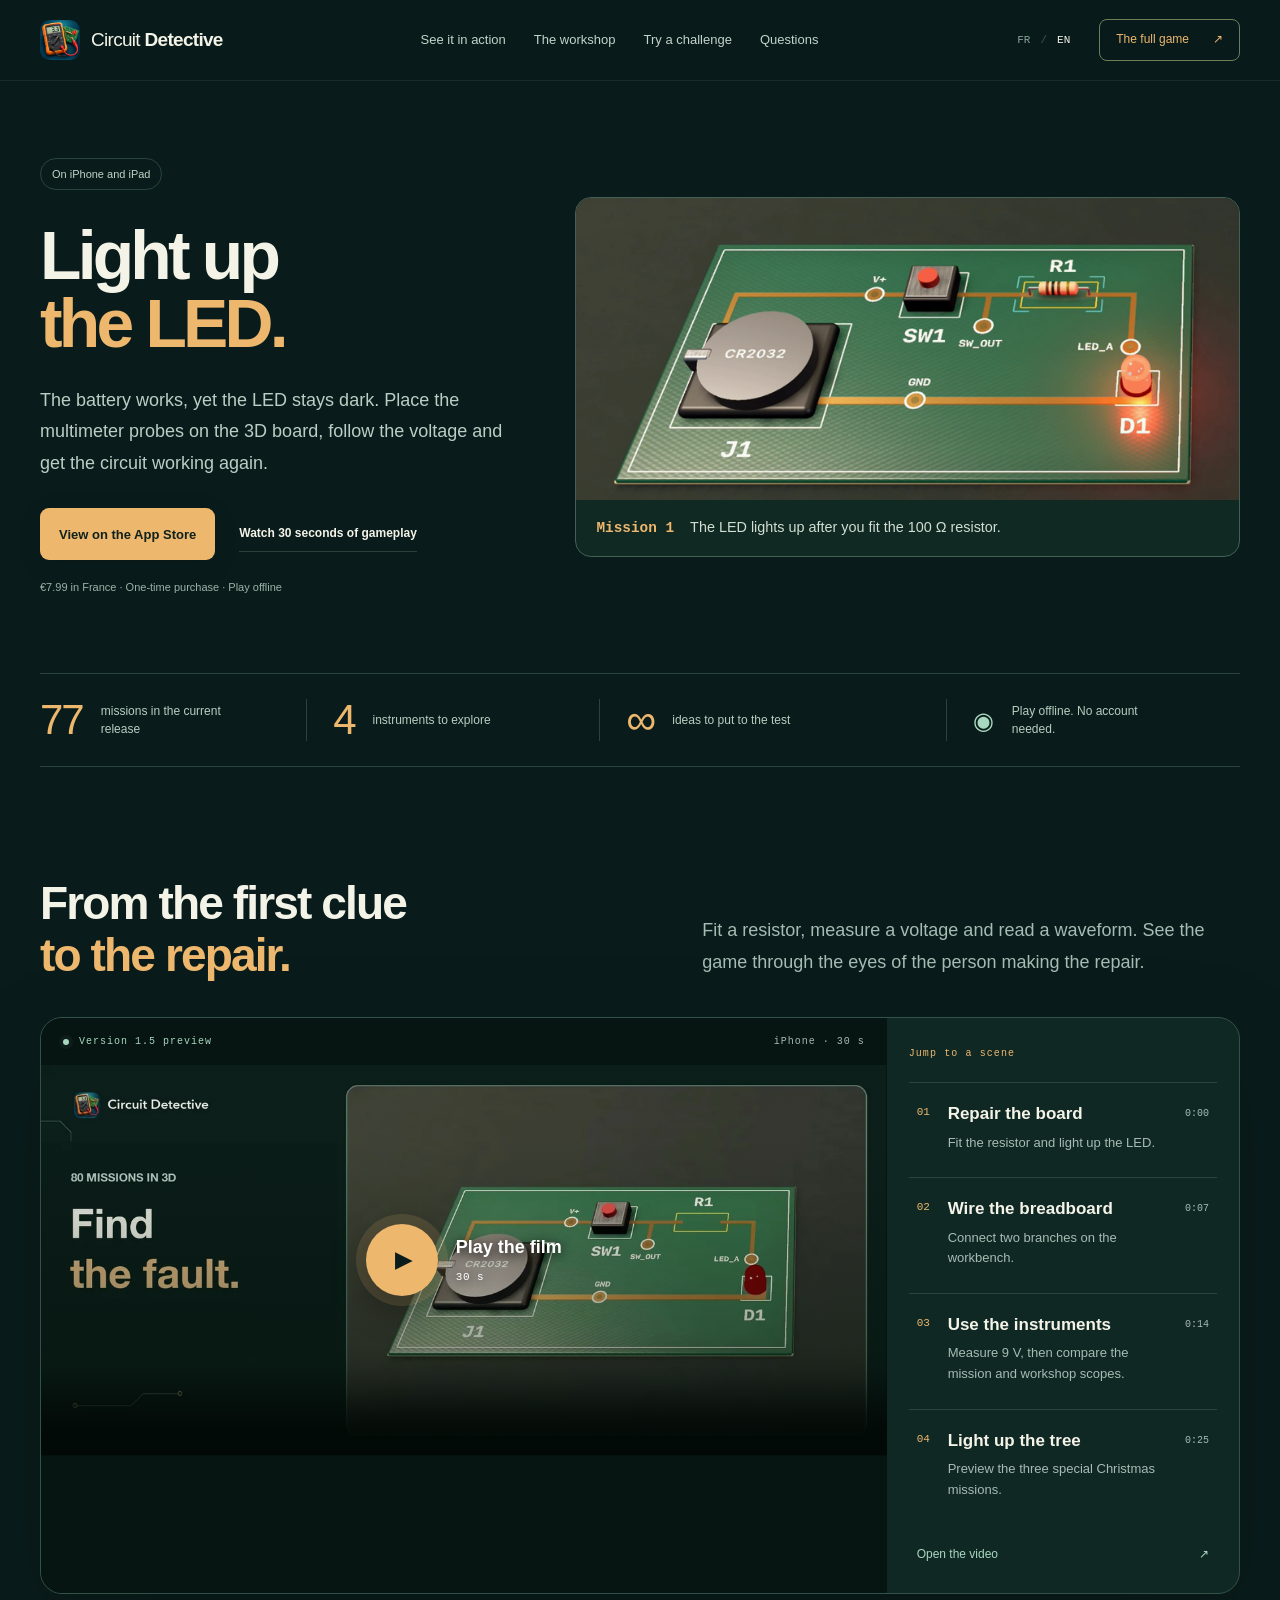
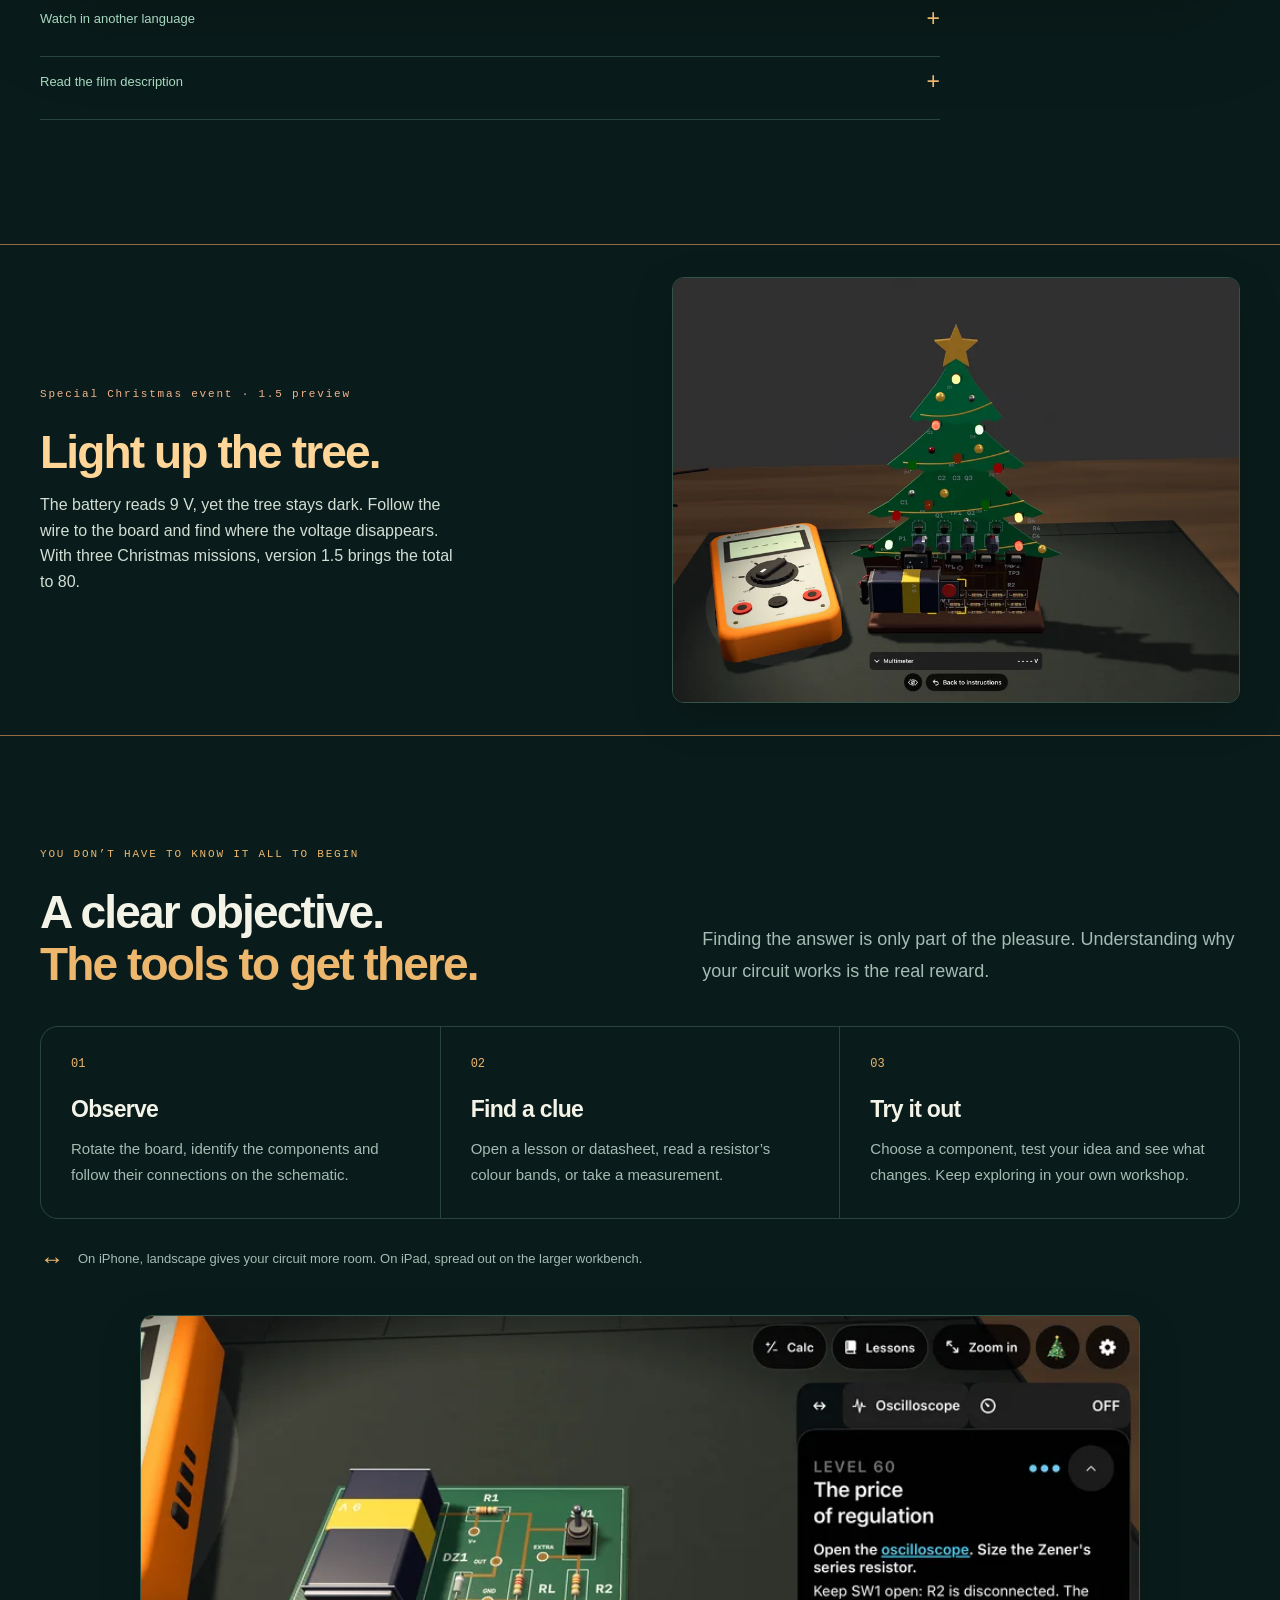
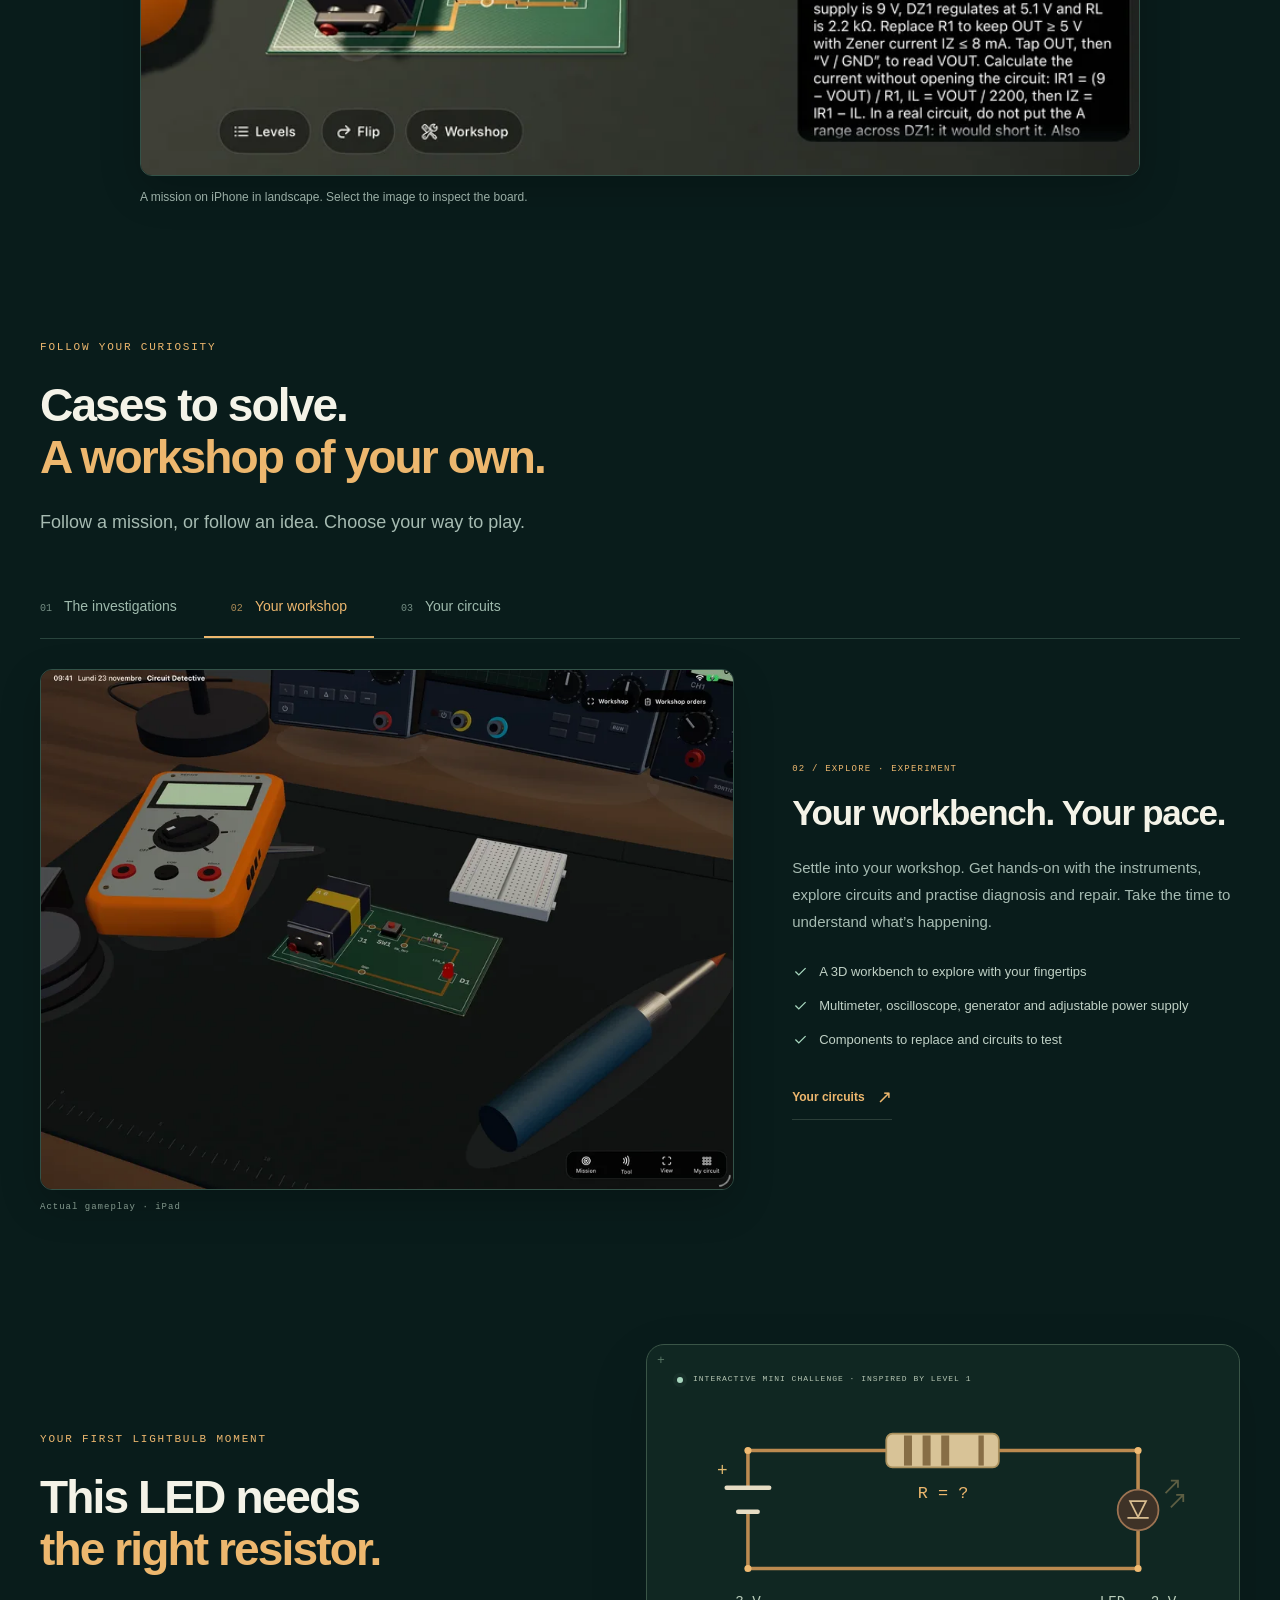
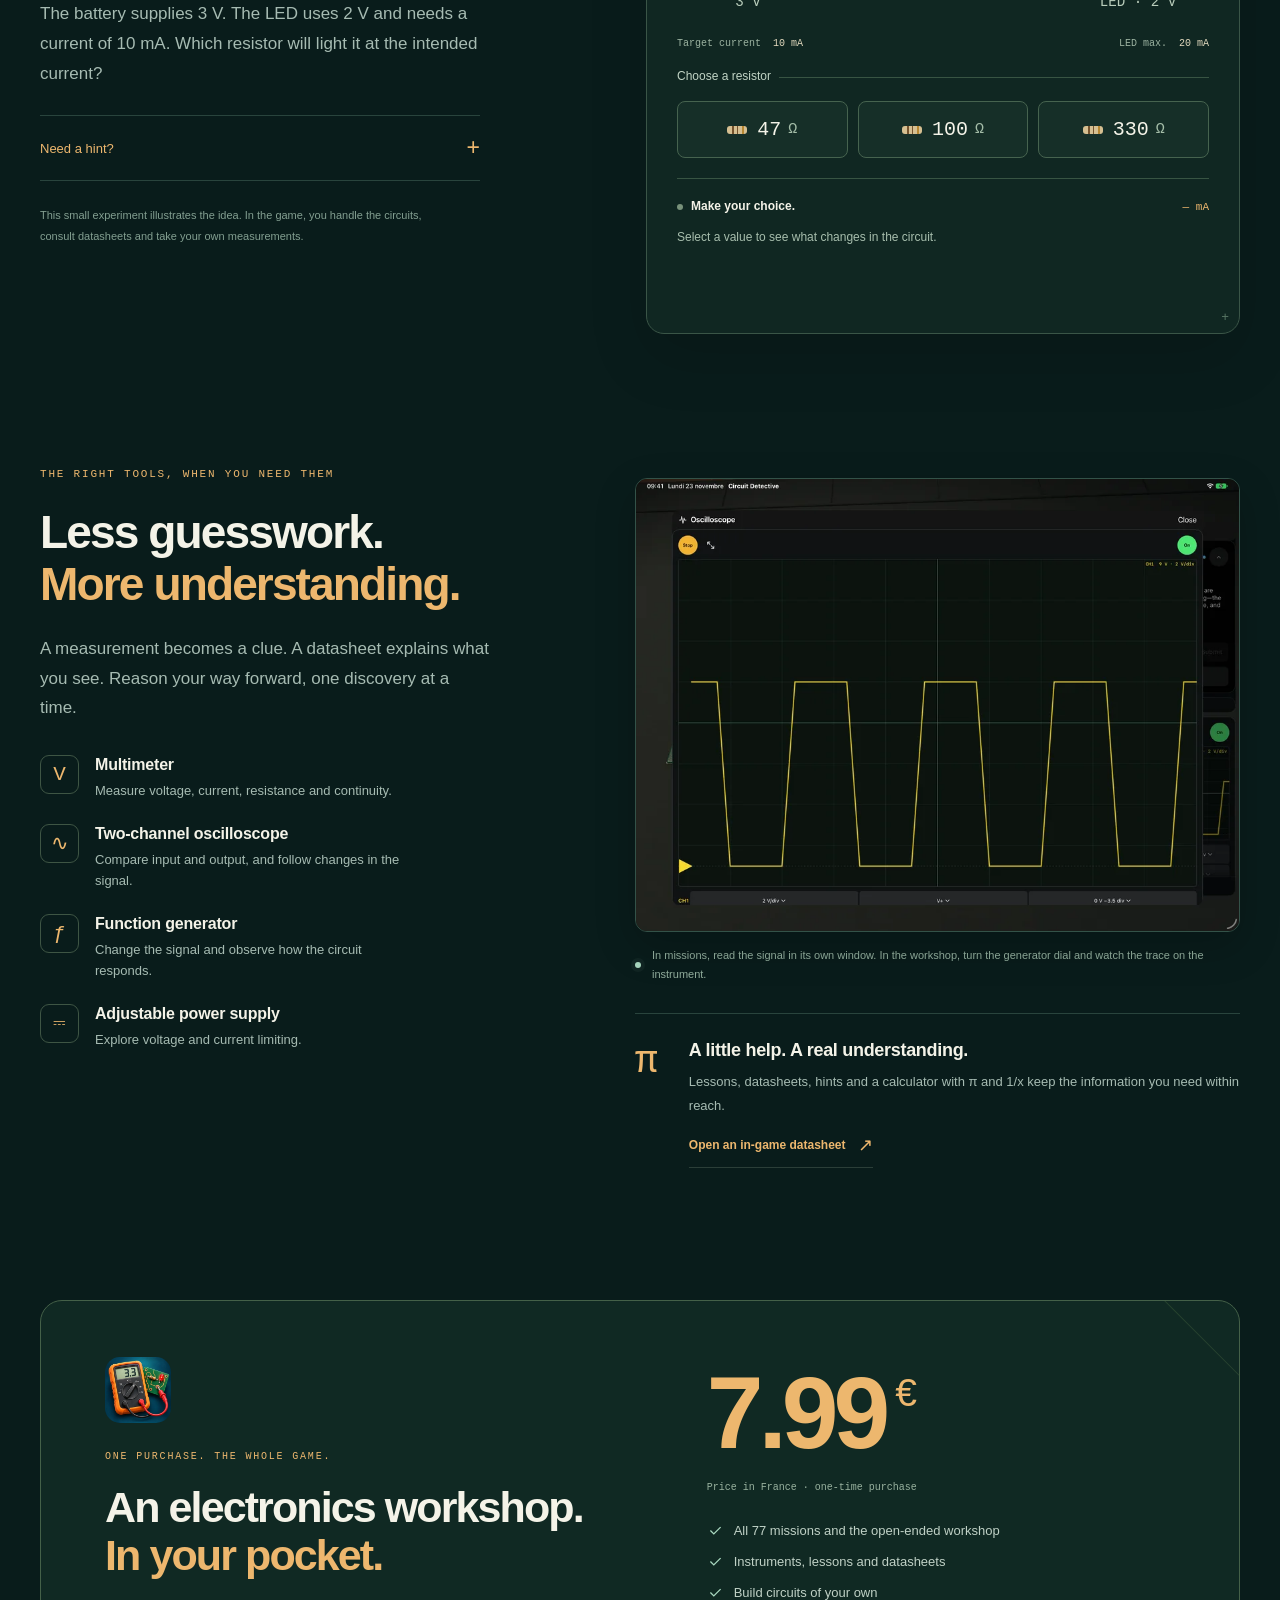
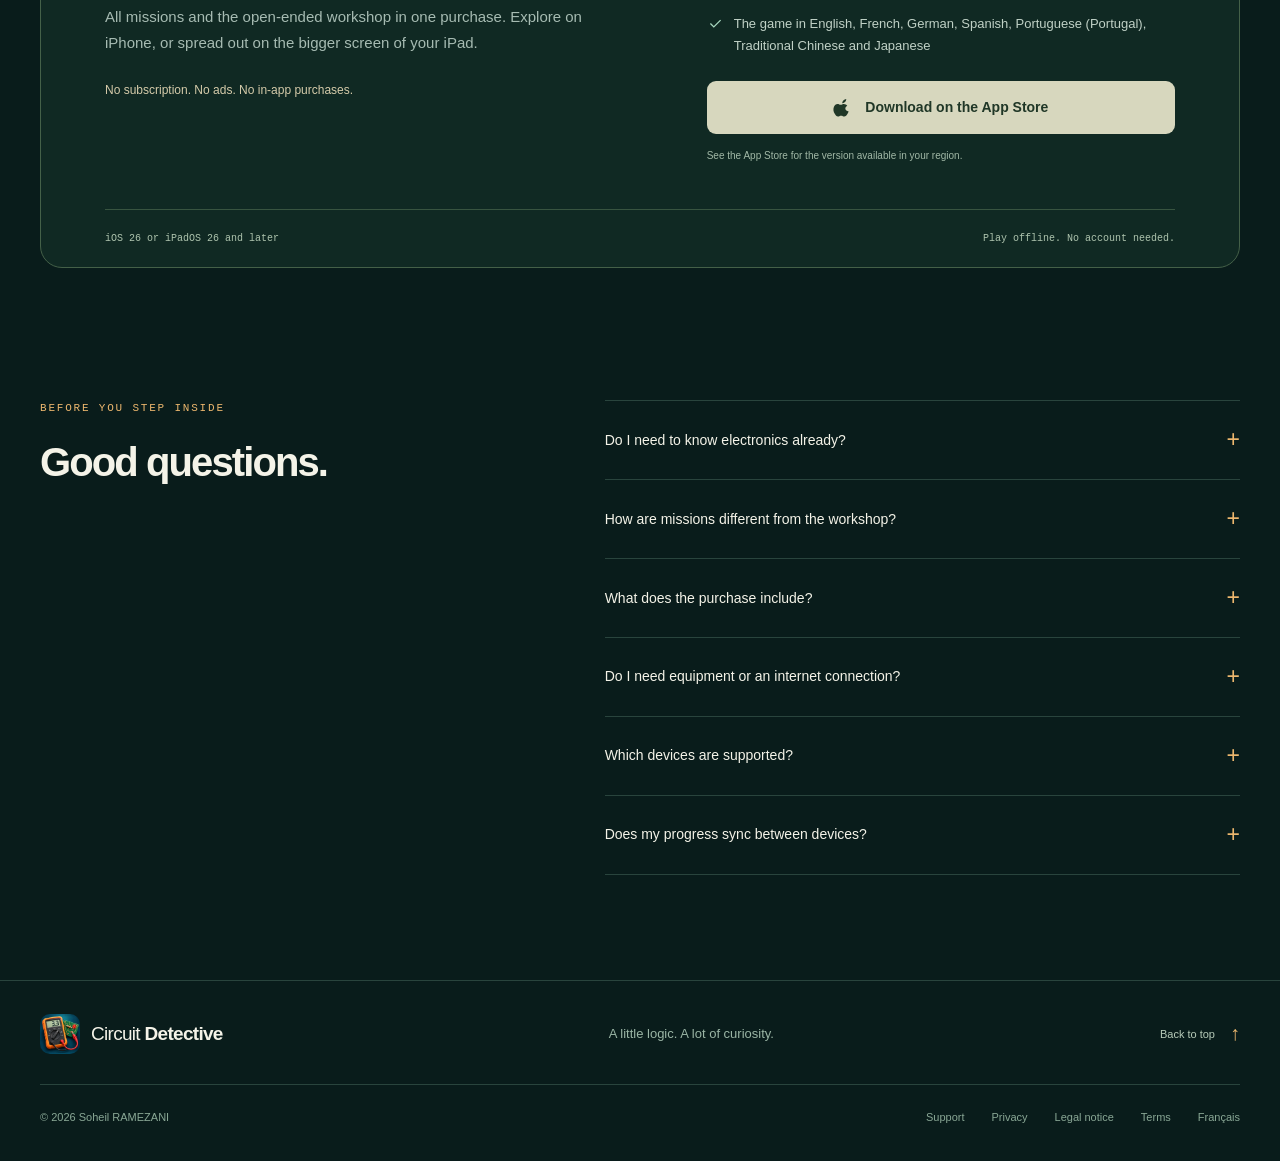
==== commit 7514cfab: "Show the complete working LED circuit on the homepage" ====
--- a/en/index.html
+++ b/en/index.html
@@ -3,7 +3,7 @@
 <body id="top"><noscript><style>.tab-bar,.film-chapters{display:none}.showcase-panel[hidden]{display:grid!important}.showcase-panel{margin-top:44px}.resistor-picker,.demo-feedback,.demo-reset{display:none}</style></noscript><a class="skip" href="#main">Skip to content</a>
 <header class="site-header"><div class="nav-shell"><a class="brand" href="#top"><img src="../assets/icon.webp" alt="" width="40" height="40"><span>Circuit <b>Detective</b></span></a><nav id="navigation" aria-label="Main navigation"><a href="#film">See it in action</a><a href="#atelier">The workshop</a><a href="#defi">Try a challenge</a><a href="#faq">Questions</a></nav><div class="header-actions"><div class="languages" aria-label="Choose language"><a href="../index.html" lang="fr" hreflang="fr" >FR</a><span>/</span><a href="index.html" lang="en" hreflang="en" aria-current="page">EN</a></div><a class="nav-cta" href="#inclus">The full game<span aria-hidden="true">↗</span></a><button class="menu-toggle" aria-label="Open menu" aria-expanded="false" aria-controls="navigation"><span></span><span></span></button></div></div></header>
 <main id="main">
-<section class="hero section-shell"><div class="hero-copy"><p class="availability">On iPhone and iPad</p><h1>Light up<br><em>the LED.</em></h1><p class="lead">The battery works, yet the LED stays dark. Place the multimeter probes on the 3D board, follow the voltage and get the circuit working again.</p><div class="hero-actions"><a class="button primary" href="https://apps.apple.com/app/circuit-detective/id6813993713">View on the App Store</a><a class="text-link" href="#film">Watch 30 seconds of gameplay</a></div><p class="price-note">€7.99 in France · One-time purchase · Play offline</p></div><figure class="repair-visual"><a href="#film" aria-label="Watch 30 seconds of gameplay"><img src="../assets/resistor-insertion.webp" width="1300" height="744" fetchpriority="high" alt="A 100 Ω resistor drops into place."></a><figcaption><strong>R1 · 100 Ω</strong> A 100 Ω resistor drops into place.</figcaption></figure></section>
+<section class="hero section-shell"><div class="hero-copy"><p class="availability">On iPhone and iPad</p><h1>Light up<br><em>the LED.</em></h1><p class="lead">The battery works, yet the LED stays dark. Place the multimeter probes on the 3D board, follow the voltage and get the circuit working again.</p><div class="hero-actions"><a class="button primary" href="https://apps.apple.com/app/circuit-detective/id6813993713">View on the App Store</a><a class="text-link" href="#film">Watch 30 seconds of gameplay</a></div><p class="price-note">€7.99 in France · One-time purchase · Play offline</p></div><figure class="repair-visual"><a href="#film" aria-label="Watch 30 seconds of gameplay"><img src="../assets/led-circuit.webp" width="1632" height="744" fetchpriority="high" alt="The LED lights up after you fit the 100 Ω resistor."></a><figcaption><strong>Mission 1</strong> The LED lights up after you fit the 100 Ω resistor.</figcaption></figure></section>
 <div class="section-shell"><div class="stat-strip"><div><strong>77</strong><span>missions in the current release</span></div><div><strong>4</strong><span>instruments to explore</span></div><div><strong>∞</strong><span>ideas to put to the test</span></div><div class="stat-promise"><span class="tiny-icon" aria-hidden="true">◉</span><span>Play offline. No account needed.</span></div></div></div>
 <section class="film-section section-shell section-space" id="film" aria-labelledby="film-title"><div class="film-heading"><div><h2 id="film-title">From the first clue<br><em>to the repair.</em></h2></div><p class="section-intro">Fit a resistor, measure a voltage and read a waveform. See the game through the eyes of the person making the repair.</p></div><div class="film-stage"><div class="film-screen"><div class="film-topline"><span><i class="signal-dot" aria-hidden="true"></i>Version 1.5 preview</span><span>iPhone · 30 s</span></div><div class="video-frame"><video id="gameplay" controls playsinline preload="none" poster="../assets/en-gameplay-poster.webp?rev=1.5-web" width="1280" height="590" aria-label="Play the film"><source src="../assets/en-gameplay.mp4" type="video/mp4"><track kind="captions" src="../assets/en-gameplay.vtt" srclang="en" label="English descriptions"><p><a href="../assets/en-gameplay.mp4">Open the video</a></p></video><button class="film-play" type="button" aria-label="Play the film" hidden><span class="play-disc" aria-hidden="true">▶</span><span>Play the film<small>30 s</small></span></button></div></div><div class="film-chapters"><p class="eyebrow">Jump to a scene</p><button class="film-chapter" data-seek="0.00" type="button"><span class="chapter-index">01</span><span><strong>Repair the board</strong><span>Fit the resistor and light up the LED.</span></span><span class="chapter-time">0:00</span></button><button class="film-chapter" data-seek="7.50" type="button"><span class="chapter-index">02</span><span><strong>Wire the breadboard</strong><span>Connect two branches on the workbench.</span></span><span class="chapter-time">0:07</span></button><button class="film-chapter" data-seek="14.50" type="button"><span class="chapter-index">03</span><span><strong>Use the instruments</strong><span>Measure 9 V, then compare the mission and workshop scopes.</span></span><span class="chapter-time">0:14</span></button><button class="film-chapter" data-seek="25.00" type="button"><span class="chapter-index">04</span><span><strong>Light up the tree</strong><span>Preview the three special Christmas missions.</span></span><span class="chapter-time">0:25</span></button><a class="film-download" href="../assets/en-gameplay.mp4">Open the video<span aria-hidden="true">↗</span></a></div></div><details class="film-transcript"><summary>Watch in another language<span aria-hidden="true">+</span></summary><nav class="film-locales" aria-label="Choose language"><a lang="fr" hreflang="fr" href="../assets/fr-gameplay.mp4">Français</a><a lang="de" hreflang="de" href="../assets/de-gameplay.mp4">Deutsch</a><a lang="es" hreflang="es" href="../assets/es-gameplay.mp4">Español</a><a lang="pt-PT" hreflang="pt-PT" href="../assets/pt-PT-gameplay.mp4">Português (Portugal)</a><a lang="ja" hreflang="ja" href="../assets/ja-gameplay.mp4">日本語</a><a lang="zh-Hant" hreflang="zh-Hant" href="../assets/zh-Hant-gameplay.mp4">繁體中文</a></nav></details><details class="film-transcript"><summary>Read the film description<span aria-hidden="true">+</span></summary><div><p>A 100 Ω resistor drops into place and the LED lights up. In the workshop, two LEDs glow on the breadboard.</p><p>The multimeter reads 9 V. A mission shows the signal in an oscilloscope window. At the workbench, the generator changes from 1 to 2 Hz and the waves move closer together.</p><p>The Christmas tree lights blink in the final scene. Version 1.5 adds three Christmas missions.</p></div></details></section>
 <section class="season section-shell" id="noel"><div><p class="eyebrow">Special Christmas event · 1.5 preview</p><h2>Light up the tree.</h2><p>The battery reads 9 V, yet the tree stays dark. Follow the wire to the board and find where the voltage disappears. With three Christmas missions, version 1.5 brings the total to 80.</p></div><button class="screenshot " type="button" data-lightbox="../assets/en-tree-1600.webp?rev=1.5-web" data-caption="The circuit-board tree with its battery, LEDs and multimeter." aria-label="Enlarge screenshot"><img src="../assets/en-tree-1600.webp?rev=1.5-web" srcset="../assets/en-tree-900.webp?rev=1.5-web 900w, ../assets/en-tree-1600.webp?rev=1.5-web 1600w" sizes="(max-width: 760px) calc(100vw - 40px), (max-width: 1100px) 85vw, 760px" width="1600" height="1200" alt="The circuit-board tree with its battery, LEDs and multimeter." loading="lazy" decoding="async" ><span class="zoom-mark" aria-hidden="true">↗</span></button></section>
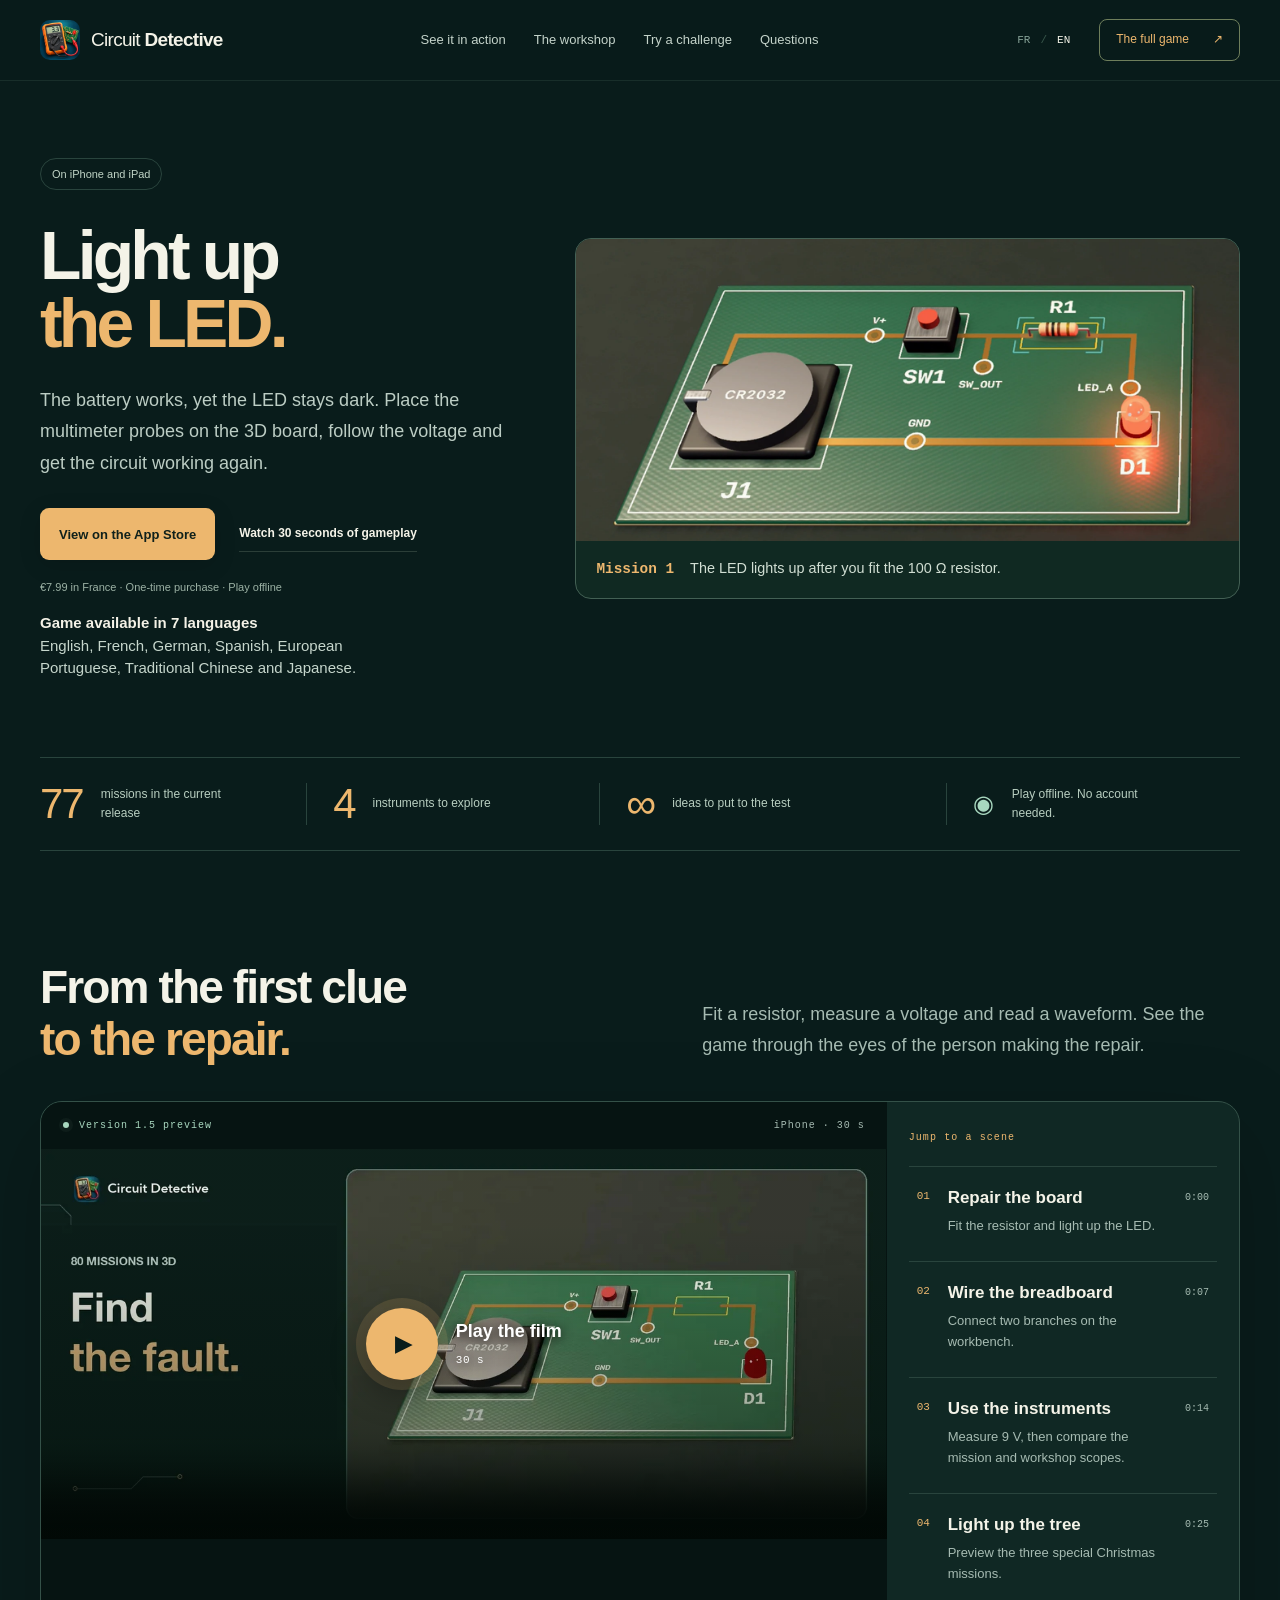
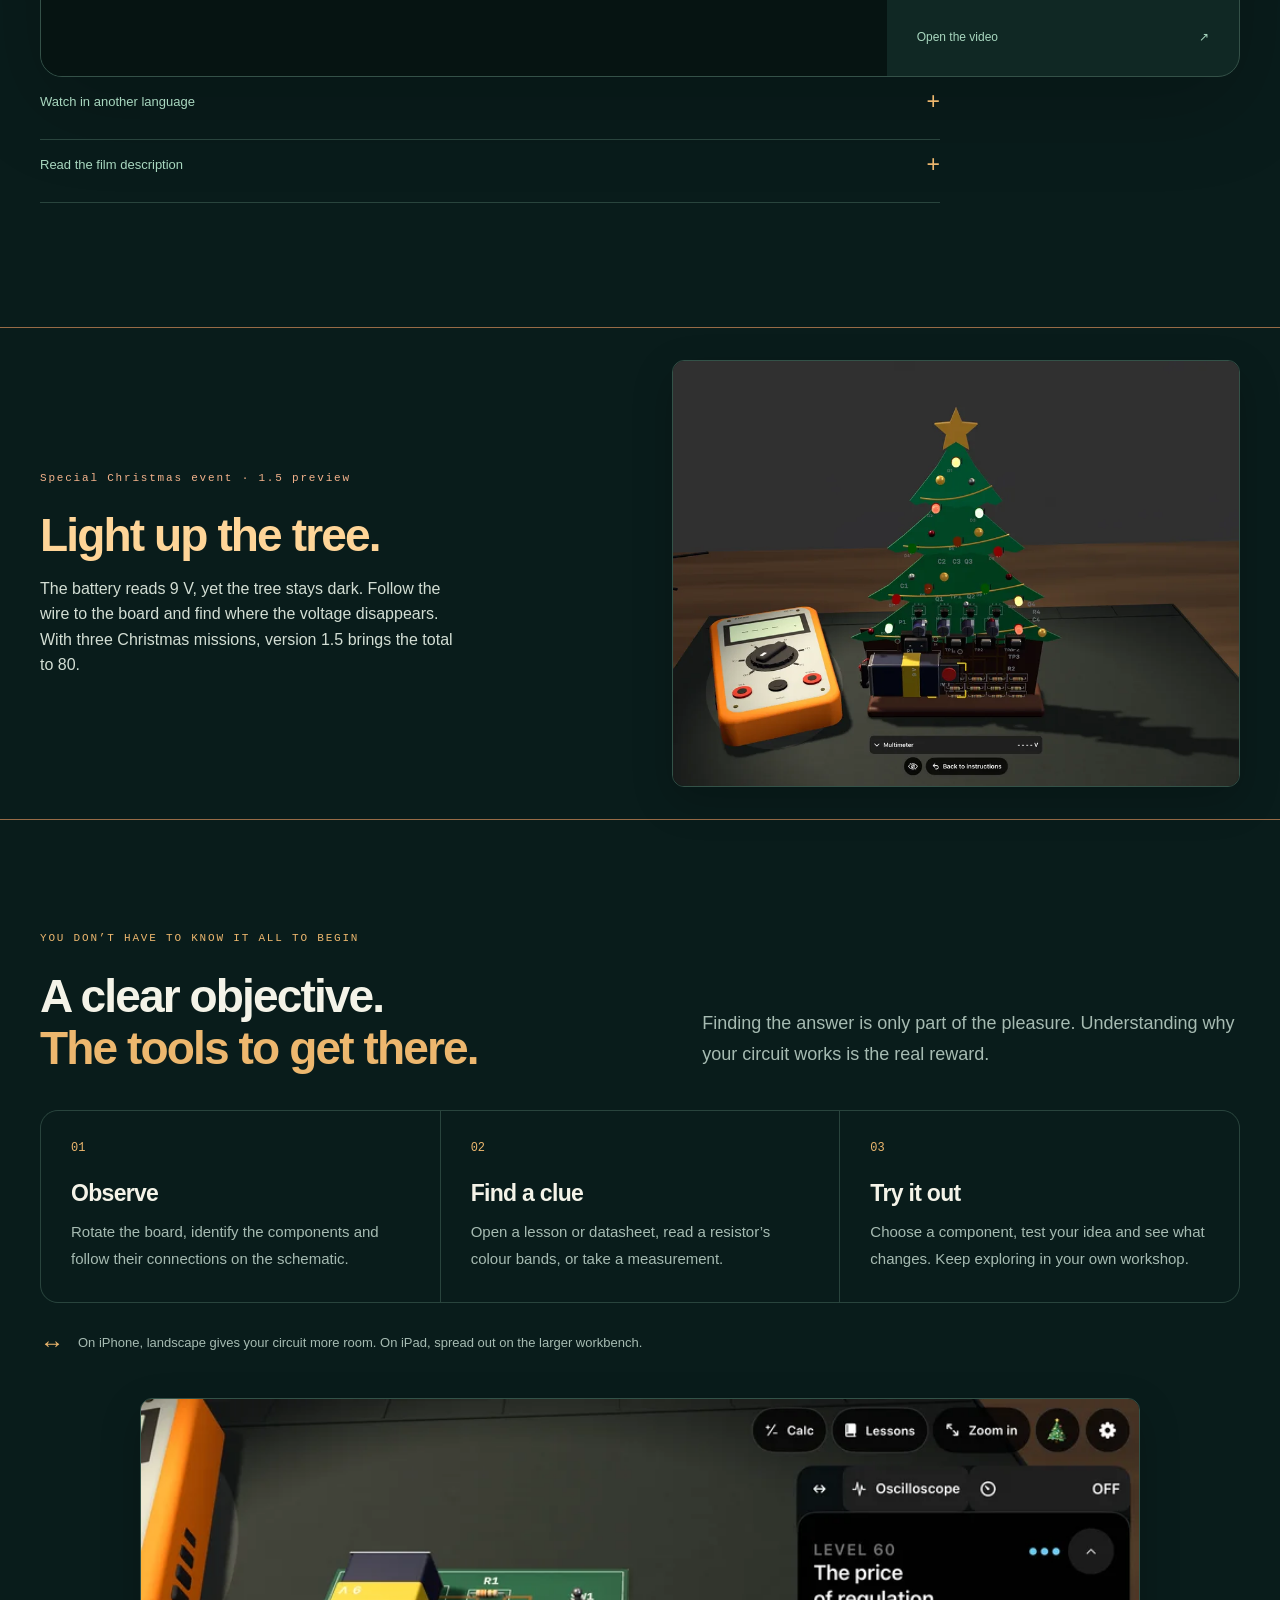
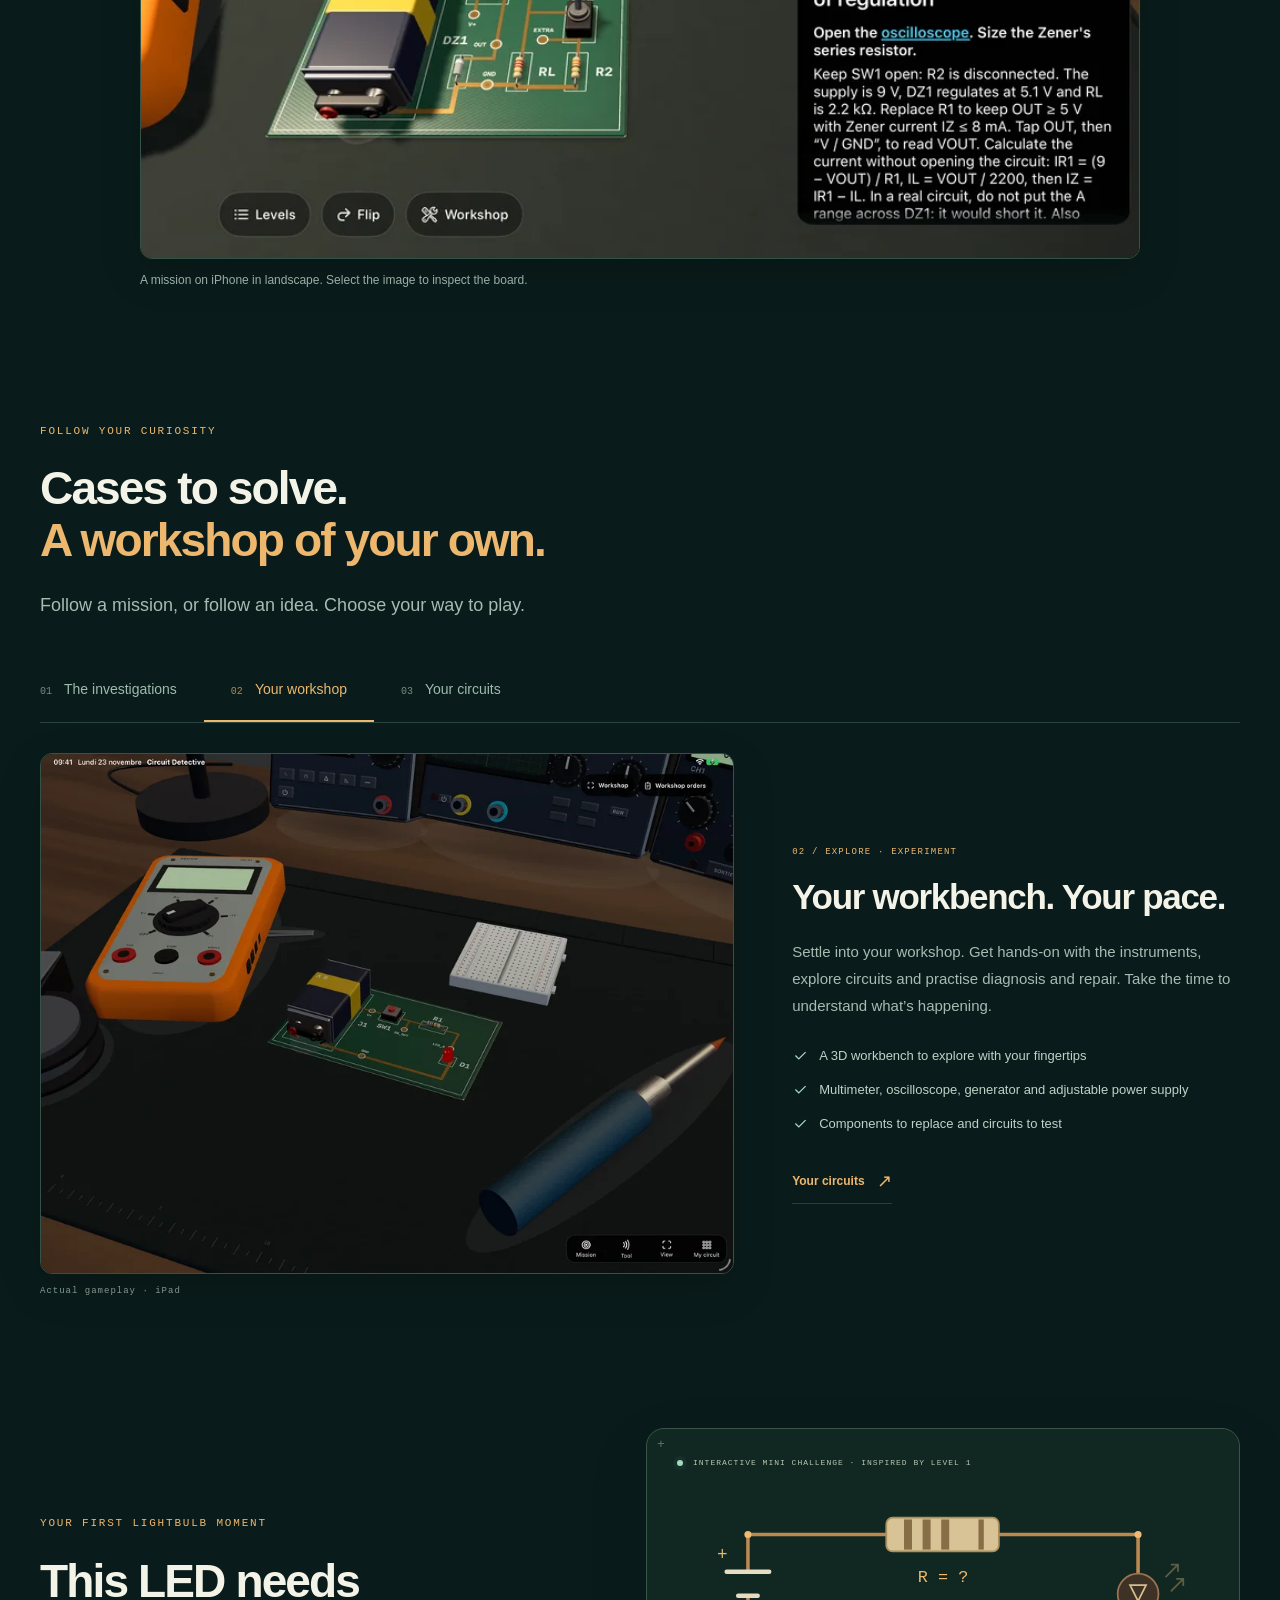
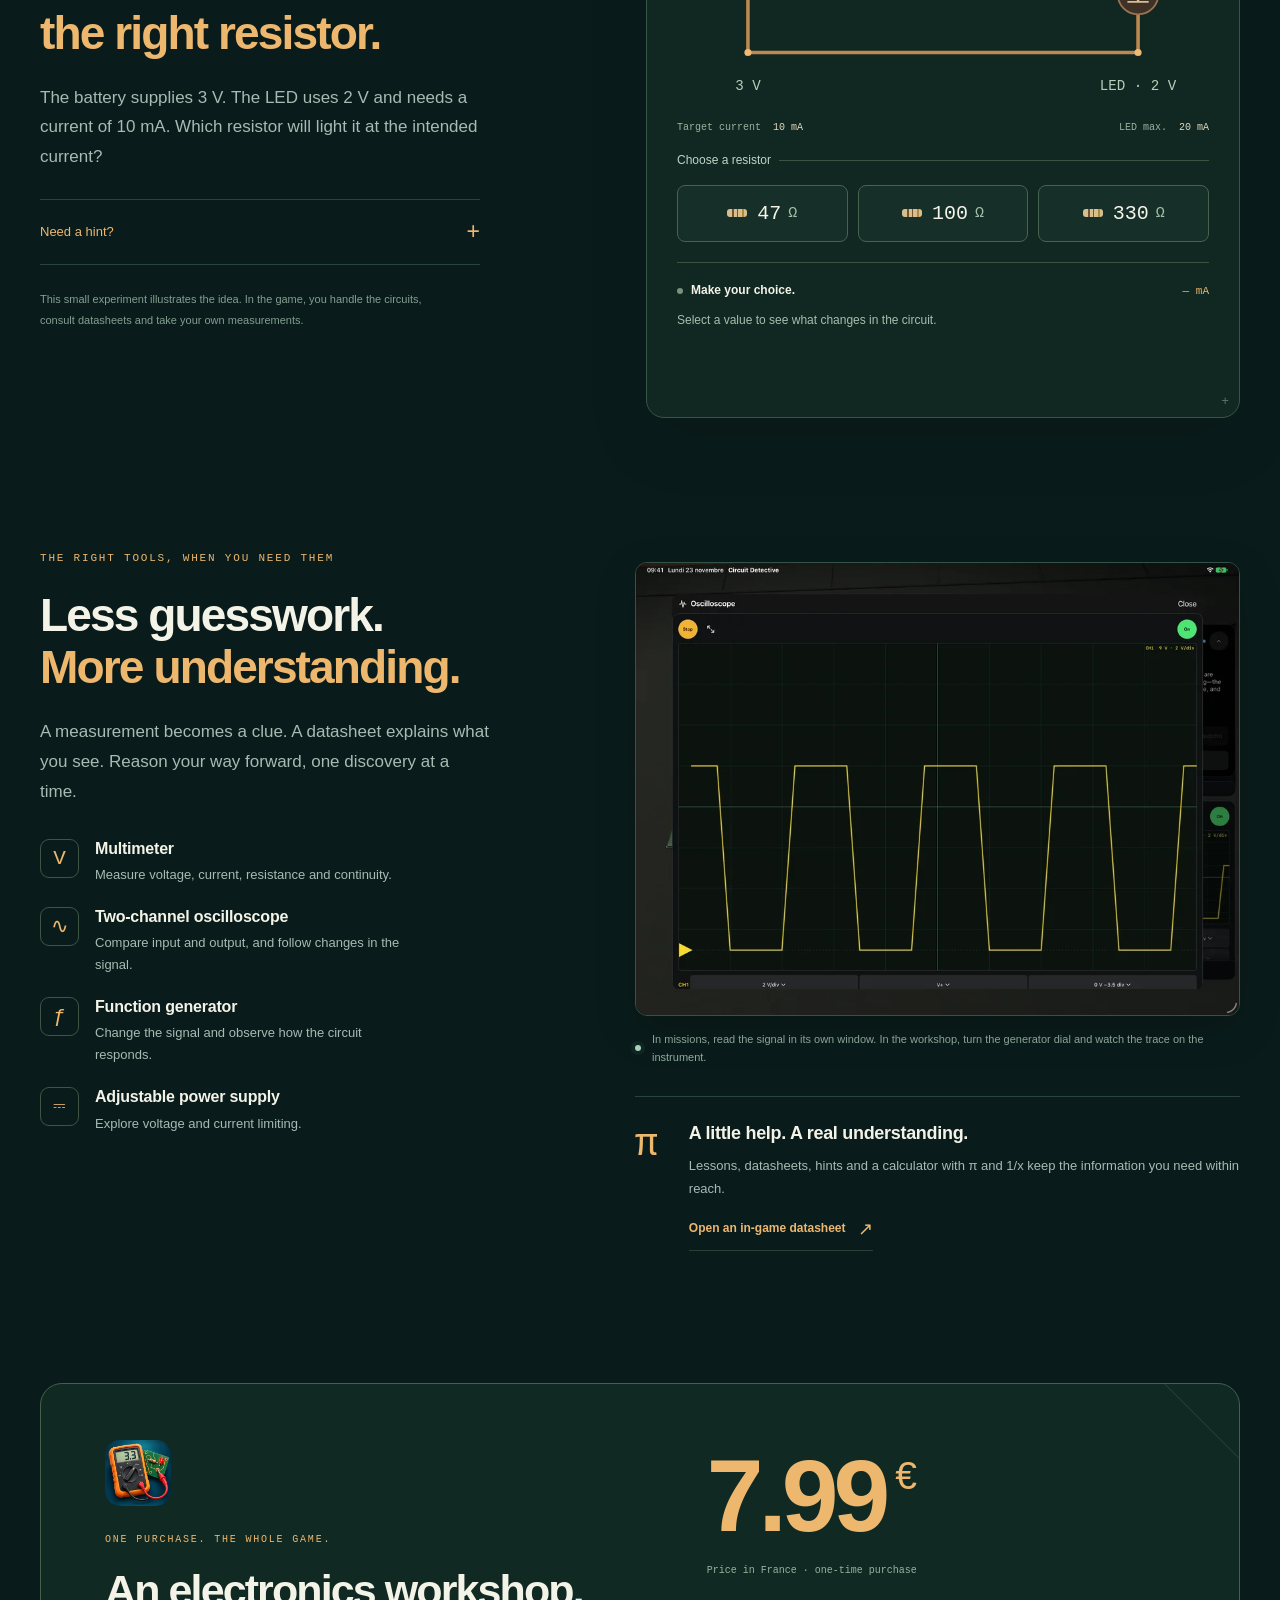
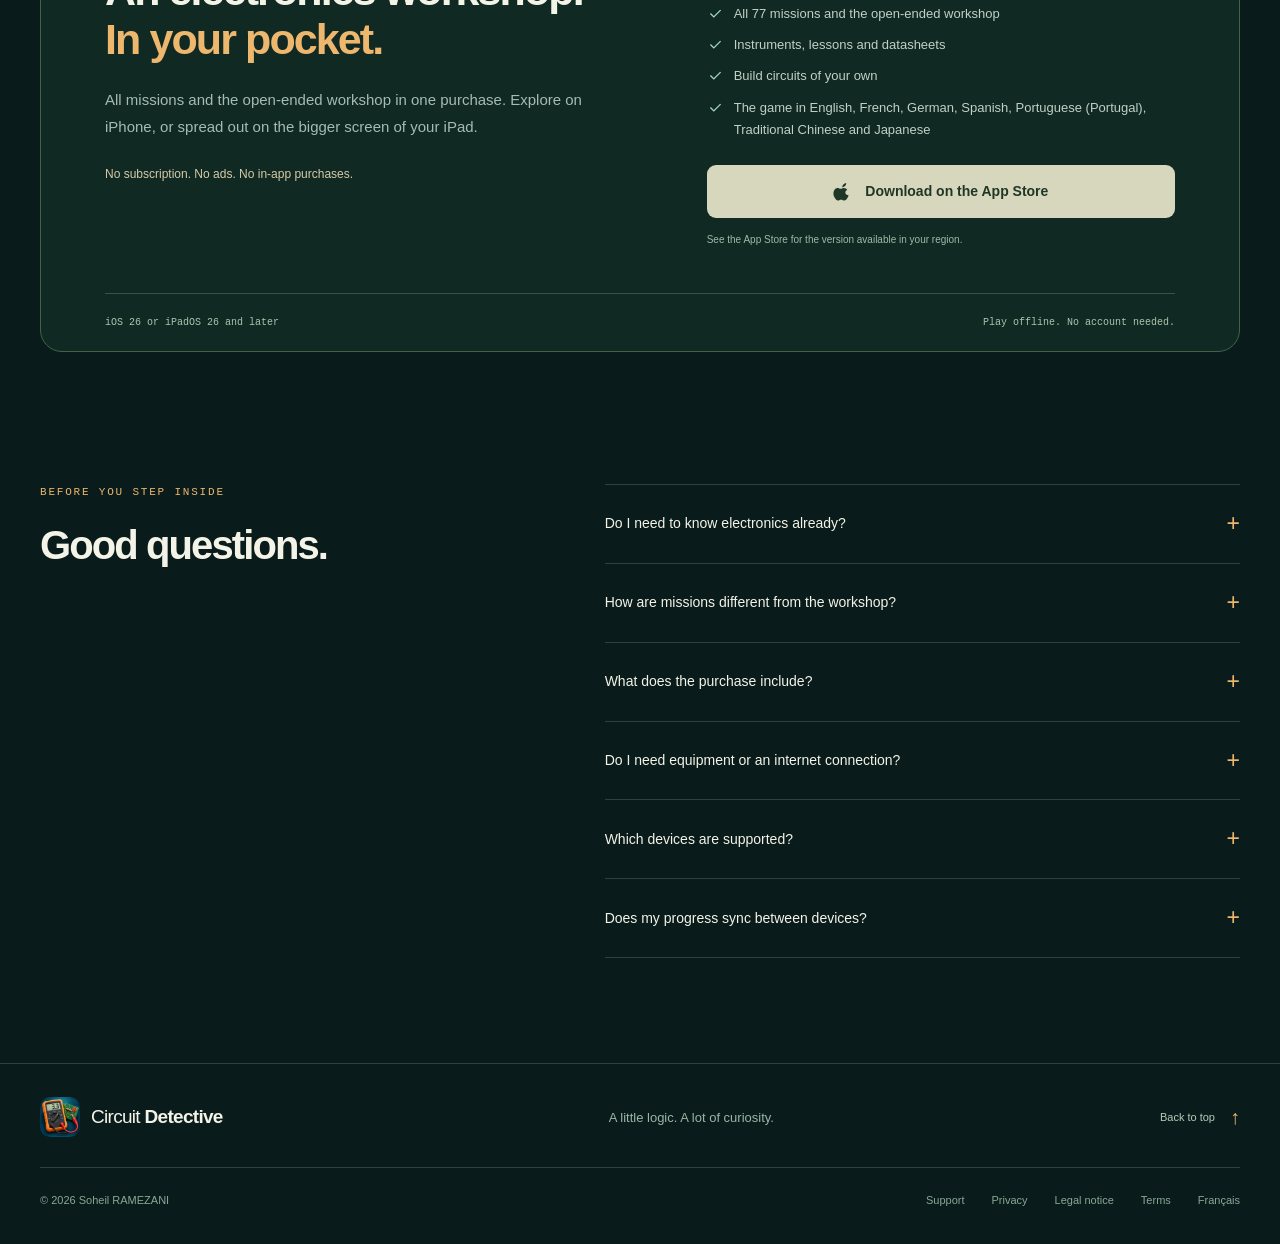
==== commit b1c76d98: "List the seven game languages on both homepages" ====
--- a/en/index.html
+++ b/en/index.html
@@ -3,7 +3,7 @@
 <body id="top"><noscript><style>.tab-bar,.film-chapters{display:none}.showcase-panel[hidden]{display:grid!important}.showcase-panel{margin-top:44px}.resistor-picker,.demo-feedback,.demo-reset{display:none}</style></noscript><a class="skip" href="#main">Skip to content</a>
 <header class="site-header"><div class="nav-shell"><a class="brand" href="#top"><img src="../assets/icon.webp" alt="" width="40" height="40"><span>Circuit <b>Detective</b></span></a><nav id="navigation" aria-label="Main navigation"><a href="#film">See it in action</a><a href="#atelier">The workshop</a><a href="#defi">Try a challenge</a><a href="#faq">Questions</a></nav><div class="header-actions"><div class="languages" aria-label="Choose language"><a href="../index.html" lang="fr" hreflang="fr" >FR</a><span>/</span><a href="index.html" lang="en" hreflang="en" aria-current="page">EN</a></div><a class="nav-cta" href="#inclus">The full game<span aria-hidden="true">↗</span></a><button class="menu-toggle" aria-label="Open menu" aria-expanded="false" aria-controls="navigation"><span></span><span></span></button></div></div></header>
 <main id="main">
-<section class="hero section-shell"><div class="hero-copy"><p class="availability">On iPhone and iPad</p><h1>Light up<br><em>the LED.</em></h1><p class="lead">The battery works, yet the LED stays dark. Place the multimeter probes on the 3D board, follow the voltage and get the circuit working again.</p><div class="hero-actions"><a class="button primary" href="https://apps.apple.com/app/circuit-detective/id6813993713">View on the App Store</a><a class="text-link" href="#film">Watch 30 seconds of gameplay</a></div><p class="price-note">€7.99 in France · One-time purchase · Play offline</p></div><figure class="repair-visual"><a href="#film" aria-label="Watch 30 seconds of gameplay"><img src="../assets/led-circuit.webp" width="1632" height="744" fetchpriority="high" alt="The LED lights up after you fit the 100 Ω resistor."></a><figcaption><strong>Mission 1</strong> The LED lights up after you fit the 100 Ω resistor.</figcaption></figure></section>
+<section class="hero section-shell"><div class="hero-copy"><p class="availability">On iPhone and iPad</p><h1>Light up<br><em>the LED.</em></h1><p class="lead">The battery works, yet the LED stays dark. Place the multimeter probes on the 3D board, follow the voltage and get the circuit working again.</p><div class="hero-actions"><a class="button primary" href="https://apps.apple.com/app/circuit-detective/id6813993713">View on the App Store</a><a class="text-link" href="#film">Watch 30 seconds of gameplay</a></div><p class="price-note">€7.99 in France · One-time purchase · Play offline</p><p class="game-languages"><strong>Game available in 7 languages</strong><br>English, French, German, Spanish, European Portuguese, Traditional Chinese and Japanese.</p></div><figure class="repair-visual"><a href="#film" aria-label="Watch 30 seconds of gameplay"><img src="../assets/led-circuit.webp" width="1632" height="744" fetchpriority="high" alt="The LED lights up after you fit the 100 Ω resistor."></a><figcaption><strong>Mission 1</strong> The LED lights up after you fit the 100 Ω resistor.</figcaption></figure></section>
 <div class="section-shell"><div class="stat-strip"><div><strong>77</strong><span>missions in the current release</span></div><div><strong>4</strong><span>instruments to explore</span></div><div><strong>∞</strong><span>ideas to put to the test</span></div><div class="stat-promise"><span class="tiny-icon" aria-hidden="true">◉</span><span>Play offline. No account needed.</span></div></div></div>
 <section class="film-section section-shell section-space" id="film" aria-labelledby="film-title"><div class="film-heading"><div><h2 id="film-title">From the first clue<br><em>to the repair.</em></h2></div><p class="section-intro">Fit a resistor, measure a voltage and read a waveform. See the game through the eyes of the person making the repair.</p></div><div class="film-stage"><div class="film-screen"><div class="film-topline"><span><i class="signal-dot" aria-hidden="true"></i>Version 1.5 preview</span><span>iPhone · 30 s</span></div><div class="video-frame"><video id="gameplay" controls playsinline preload="none" poster="../assets/en-gameplay-poster.webp?rev=1.5-web" width="1280" height="590" aria-label="Play the film"><source src="../assets/en-gameplay.mp4" type="video/mp4"><track kind="captions" src="../assets/en-gameplay.vtt" srclang="en" label="English descriptions"><p><a href="../assets/en-gameplay.mp4">Open the video</a></p></video><button class="film-play" type="button" aria-label="Play the film" hidden><span class="play-disc" aria-hidden="true">▶</span><span>Play the film<small>30 s</small></span></button></div></div><div class="film-chapters"><p class="eyebrow">Jump to a scene</p><button class="film-chapter" data-seek="0.00" type="button"><span class="chapter-index">01</span><span><strong>Repair the board</strong><span>Fit the resistor and light up the LED.</span></span><span class="chapter-time">0:00</span></button><button class="film-chapter" data-seek="7.50" type="button"><span class="chapter-index">02</span><span><strong>Wire the breadboard</strong><span>Connect two branches on the workbench.</span></span><span class="chapter-time">0:07</span></button><button class="film-chapter" data-seek="14.50" type="button"><span class="chapter-index">03</span><span><strong>Use the instruments</strong><span>Measure 9 V, then compare the mission and workshop scopes.</span></span><span class="chapter-time">0:14</span></button><button class="film-chapter" data-seek="25.00" type="button"><span class="chapter-index">04</span><span><strong>Light up the tree</strong><span>Preview the three special Christmas missions.</span></span><span class="chapter-time">0:25</span></button><a class="film-download" href="../assets/en-gameplay.mp4">Open the video<span aria-hidden="true">↗</span></a></div></div><details class="film-transcript"><summary>Watch in another language<span aria-hidden="true">+</span></summary><nav class="film-locales" aria-label="Choose language"><a lang="fr" hreflang="fr" href="../assets/fr-gameplay.mp4">Français</a><a lang="de" hreflang="de" href="../assets/de-gameplay.mp4">Deutsch</a><a lang="es" hreflang="es" href="../assets/es-gameplay.mp4">Español</a><a lang="pt-PT" hreflang="pt-PT" href="../assets/pt-PT-gameplay.mp4">Português (Portugal)</a><a lang="ja" hreflang="ja" href="../assets/ja-gameplay.mp4">日本語</a><a lang="zh-Hant" hreflang="zh-Hant" href="../assets/zh-Hant-gameplay.mp4">繁體中文</a></nav></details><details class="film-transcript"><summary>Read the film description<span aria-hidden="true">+</span></summary><div><p>A 100 Ω resistor drops into place and the LED lights up. In the workshop, two LEDs glow on the breadboard.</p><p>The multimeter reads 9 V. A mission shows the signal in an oscilloscope window. At the workbench, the generator changes from 1 to 2 Hz and the waves move closer together.</p><p>The Christmas tree lights blink in the final scene. Version 1.5 adds three Christmas missions.</p></div></details></section>
 <section class="season section-shell" id="noel"><div><p class="eyebrow">Special Christmas event · 1.5 preview</p><h2>Light up the tree.</h2><p>The battery reads 9 V, yet the tree stays dark. Follow the wire to the board and find where the voltage disappears. With three Christmas missions, version 1.5 brings the total to 80.</p></div><button class="screenshot " type="button" data-lightbox="../assets/en-tree-1600.webp?rev=1.5-web" data-caption="The circuit-board tree with its battery, LEDs and multimeter." aria-label="Enlarge screenshot"><img src="../assets/en-tree-1600.webp?rev=1.5-web" srcset="../assets/en-tree-900.webp?rev=1.5-web 900w, ../assets/en-tree-1600.webp?rev=1.5-web 1600w" sizes="(max-width: 760px) calc(100vw - 40px), (max-width: 1100px) 85vw, 760px" width="1600" height="1200" alt="The circuit-board tree with its battery, LEDs and multimeter." loading="lazy" decoding="async" ><span class="zoom-mark" aria-hidden="true">↗</span></button></section>
--- a/style.css
+++ b/style.css
@@ -56,3 +56,5 @@
   .season { grid-template-columns: 1fr; }
   .hero { gap: 1.5rem; }
 }
+.game-languages { margin: 1rem 0 0; max-width: 46ch; color: #c6d6cc; font-size: .9375rem; line-height: 1.5; }
+.game-languages strong { color: #f4f2e7; }
